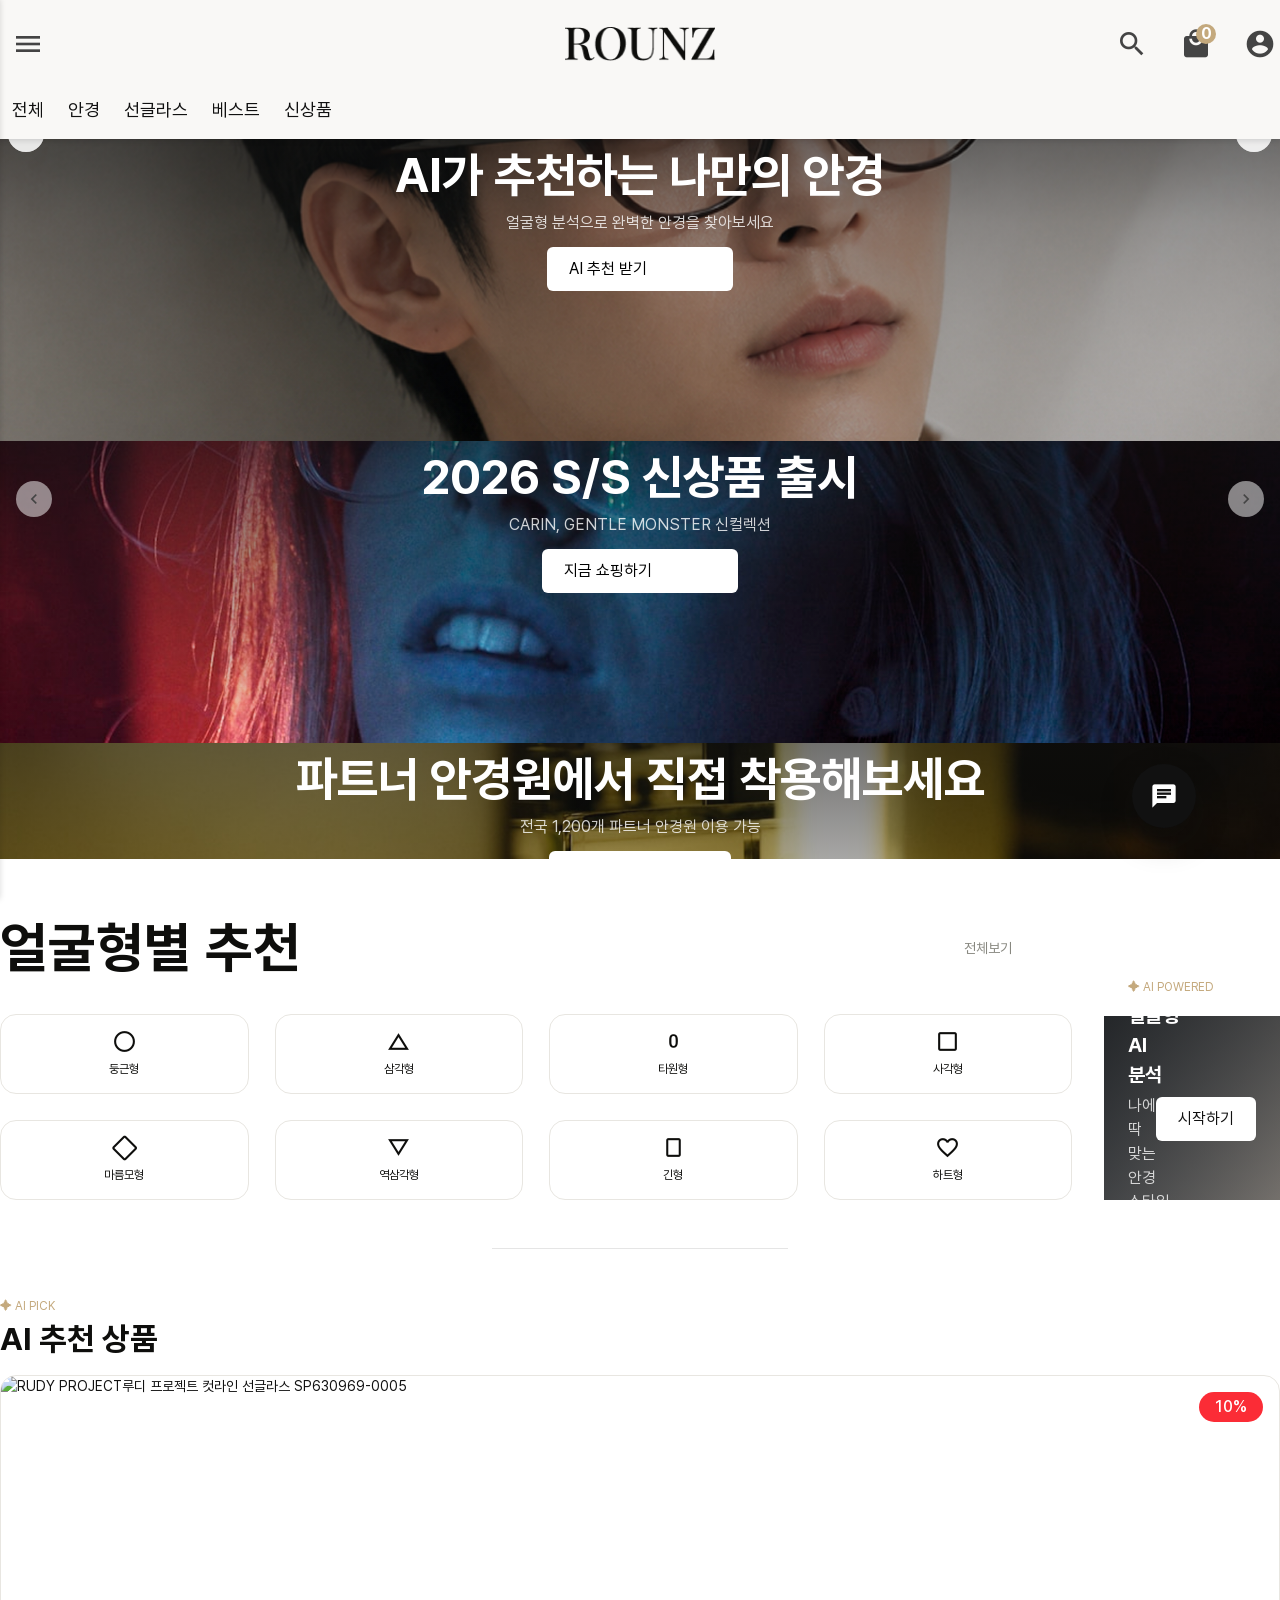
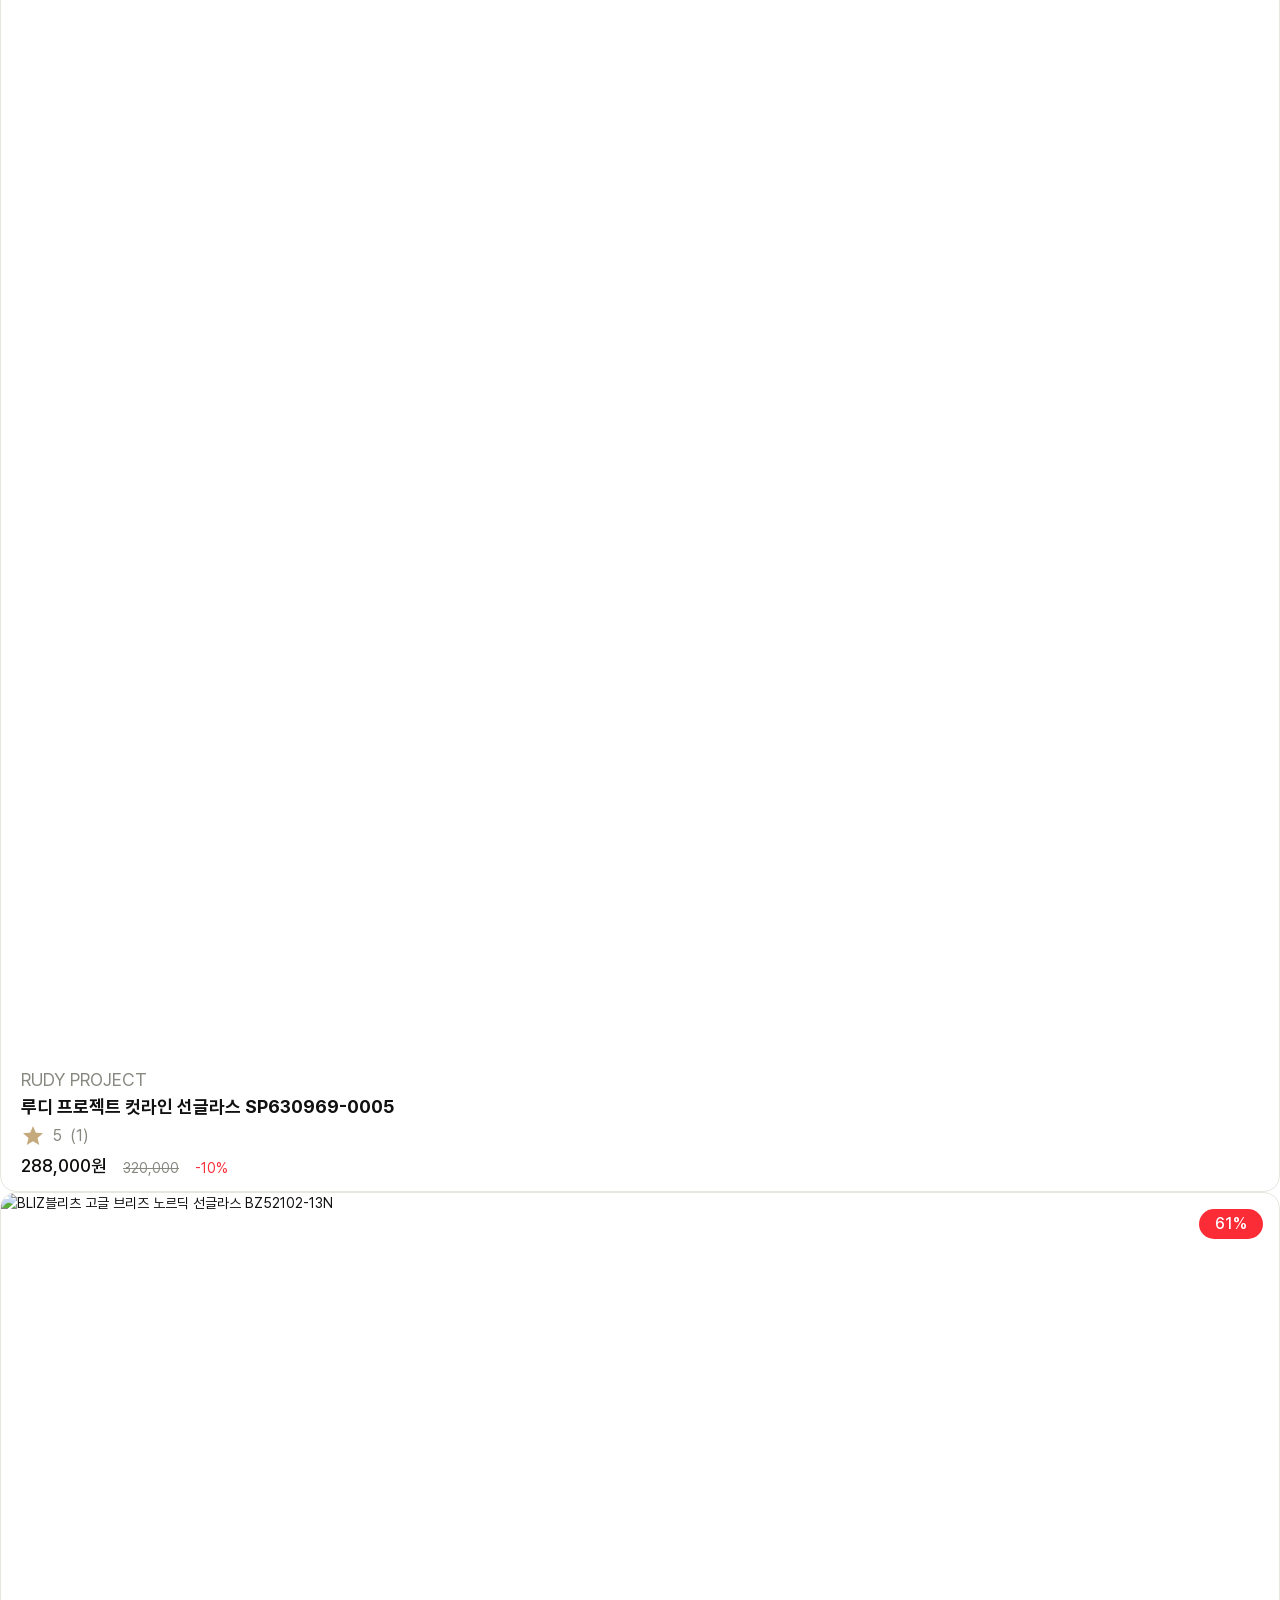
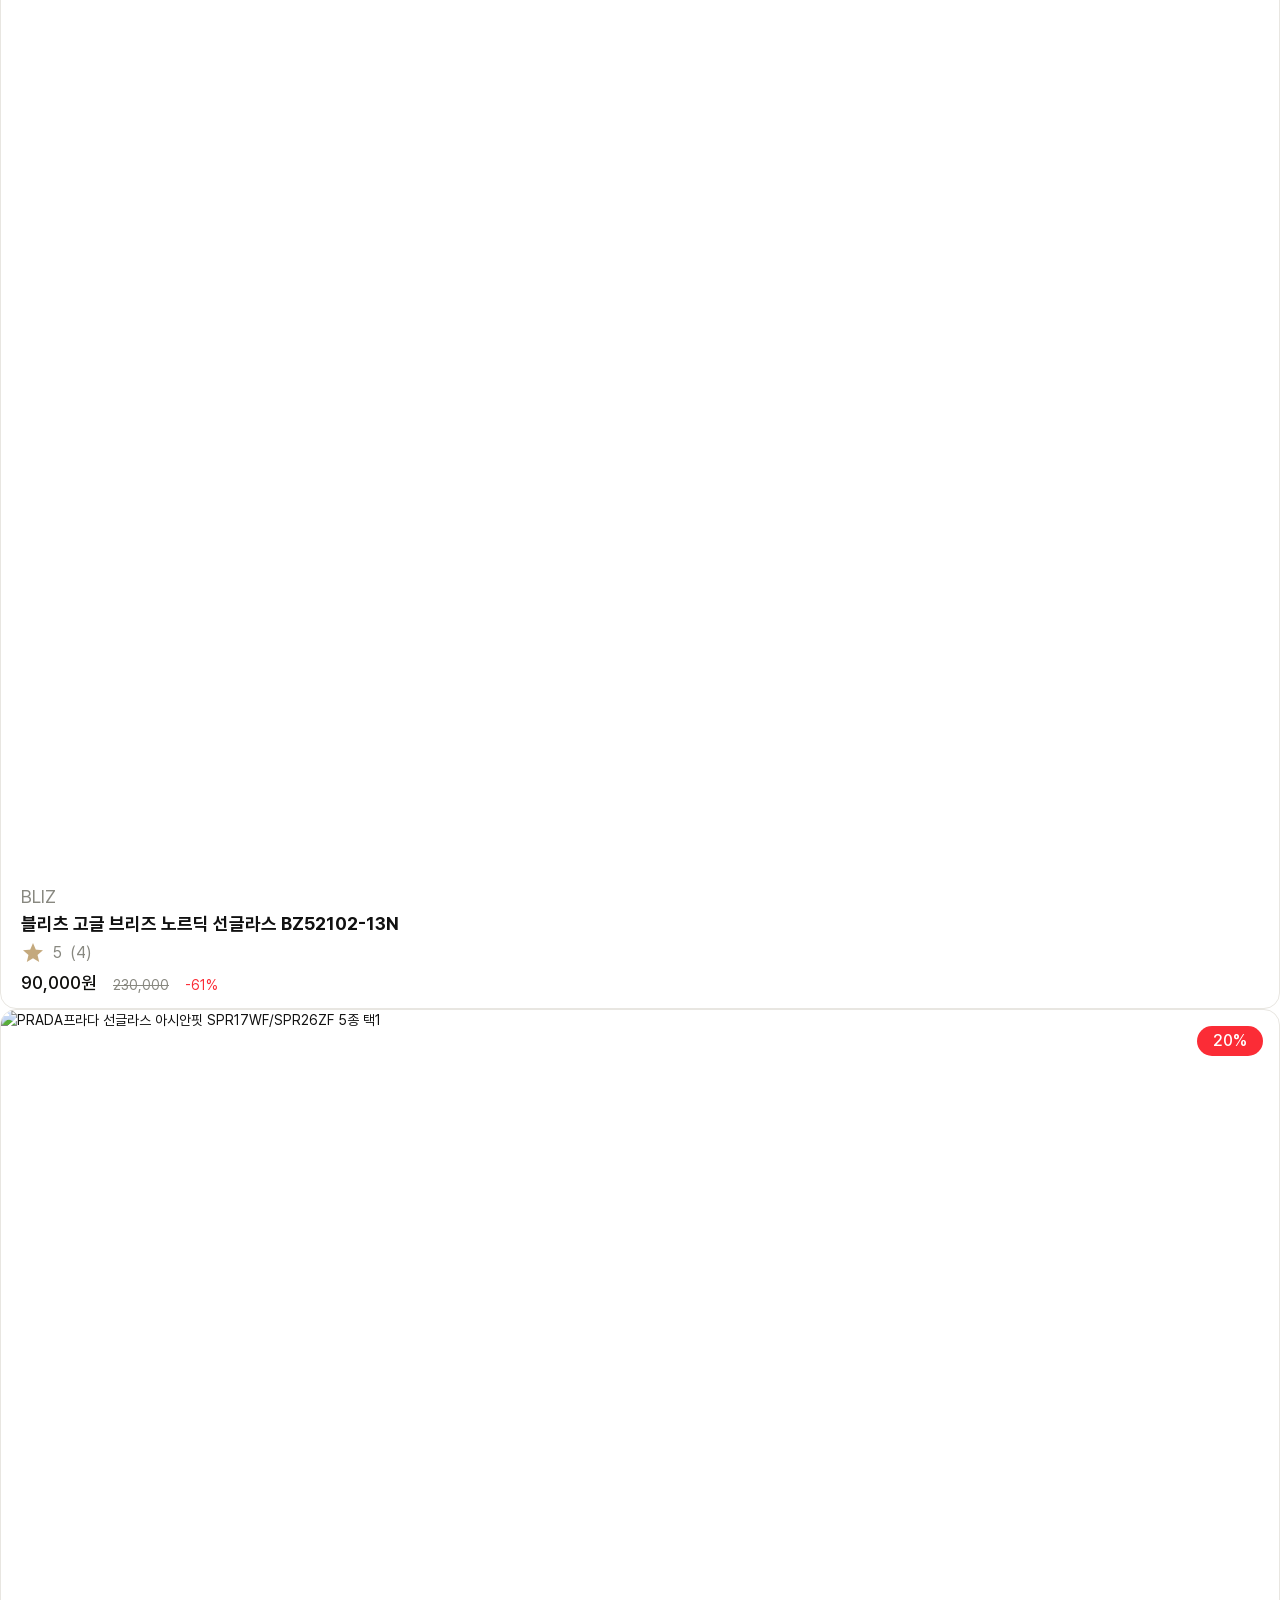
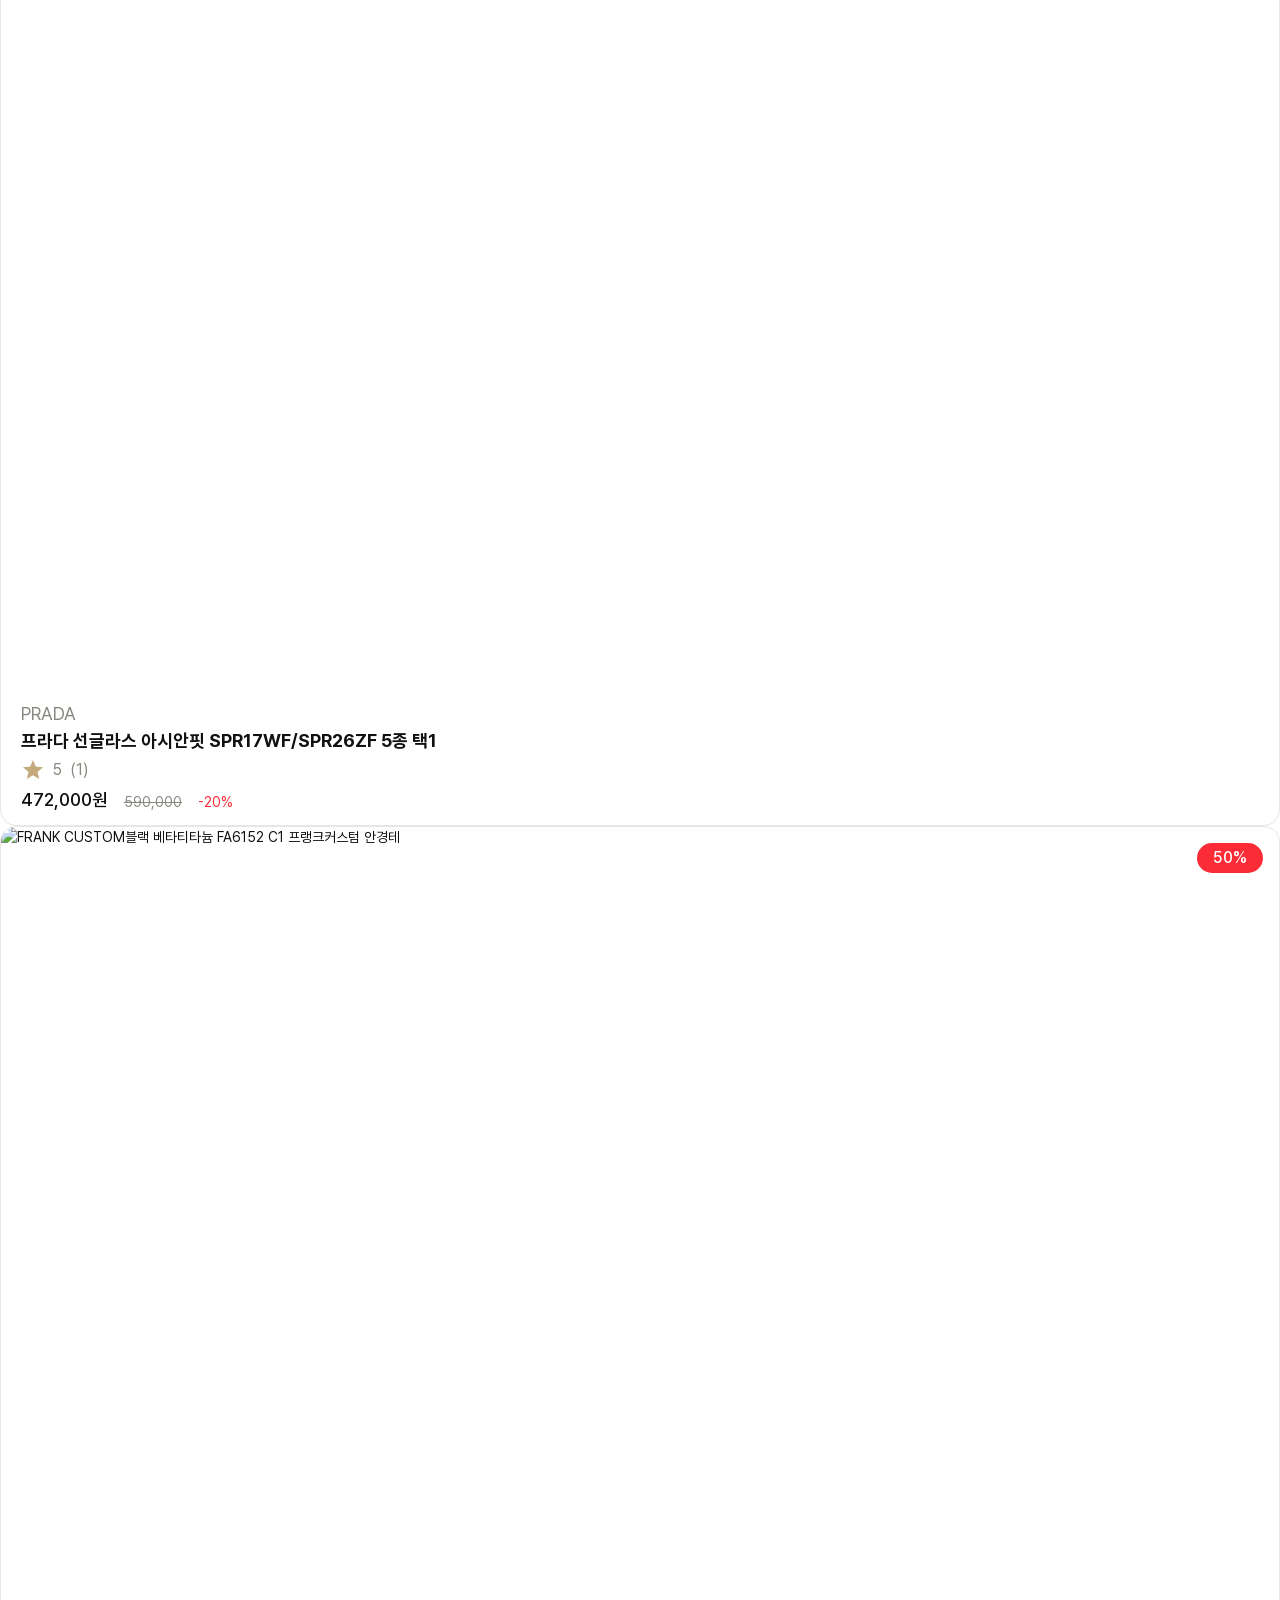
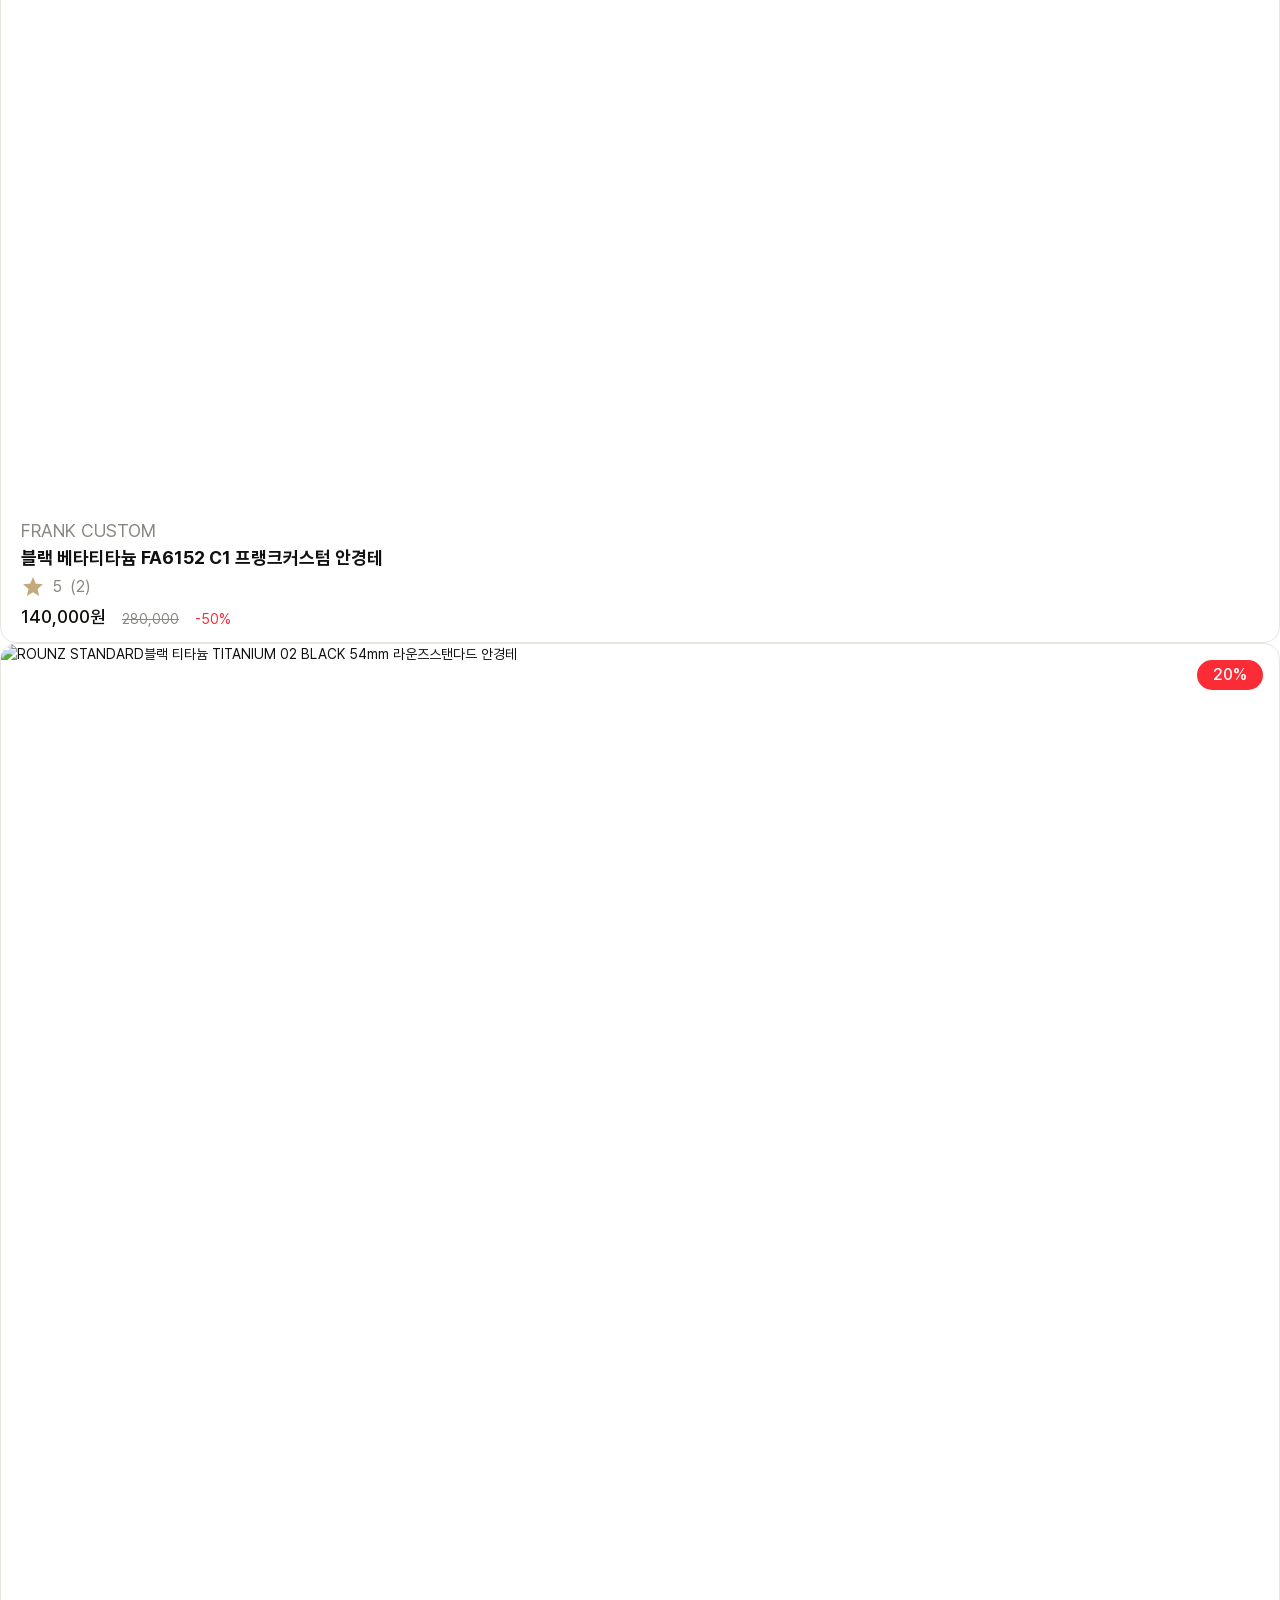
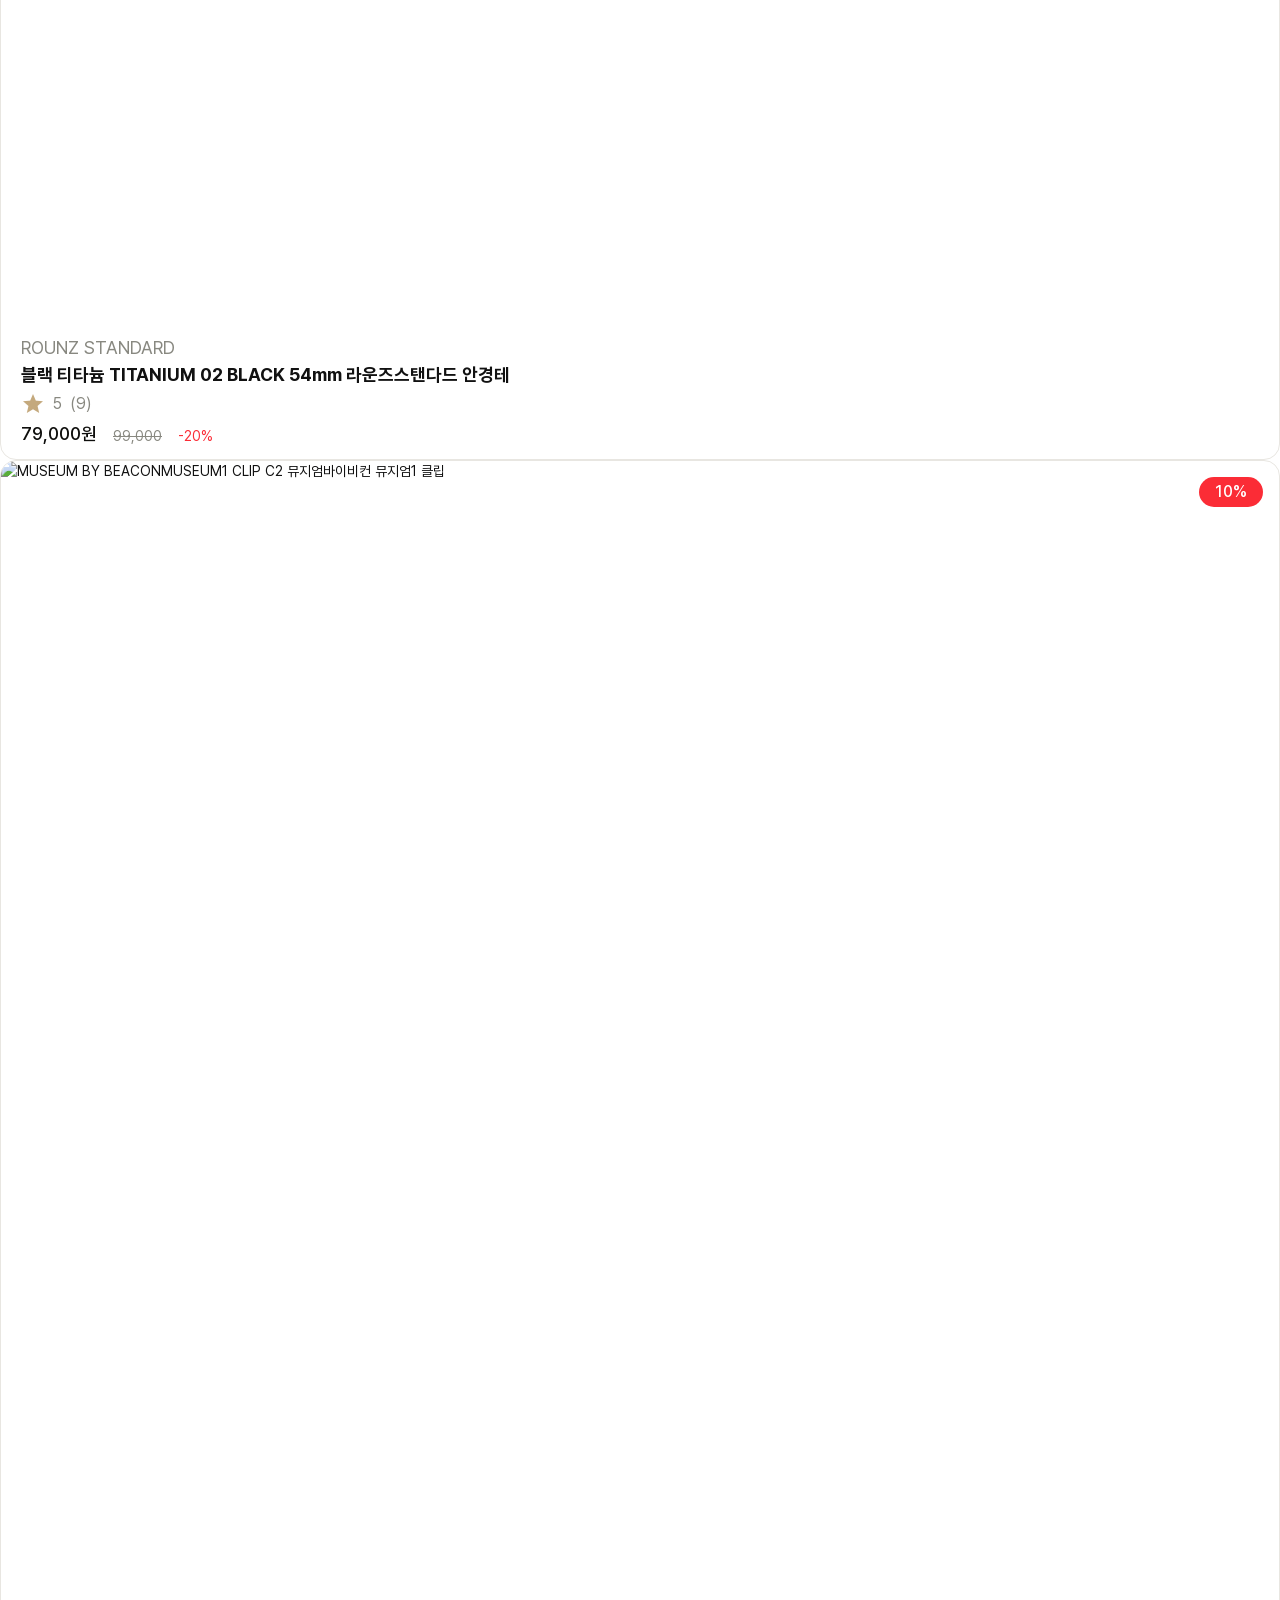
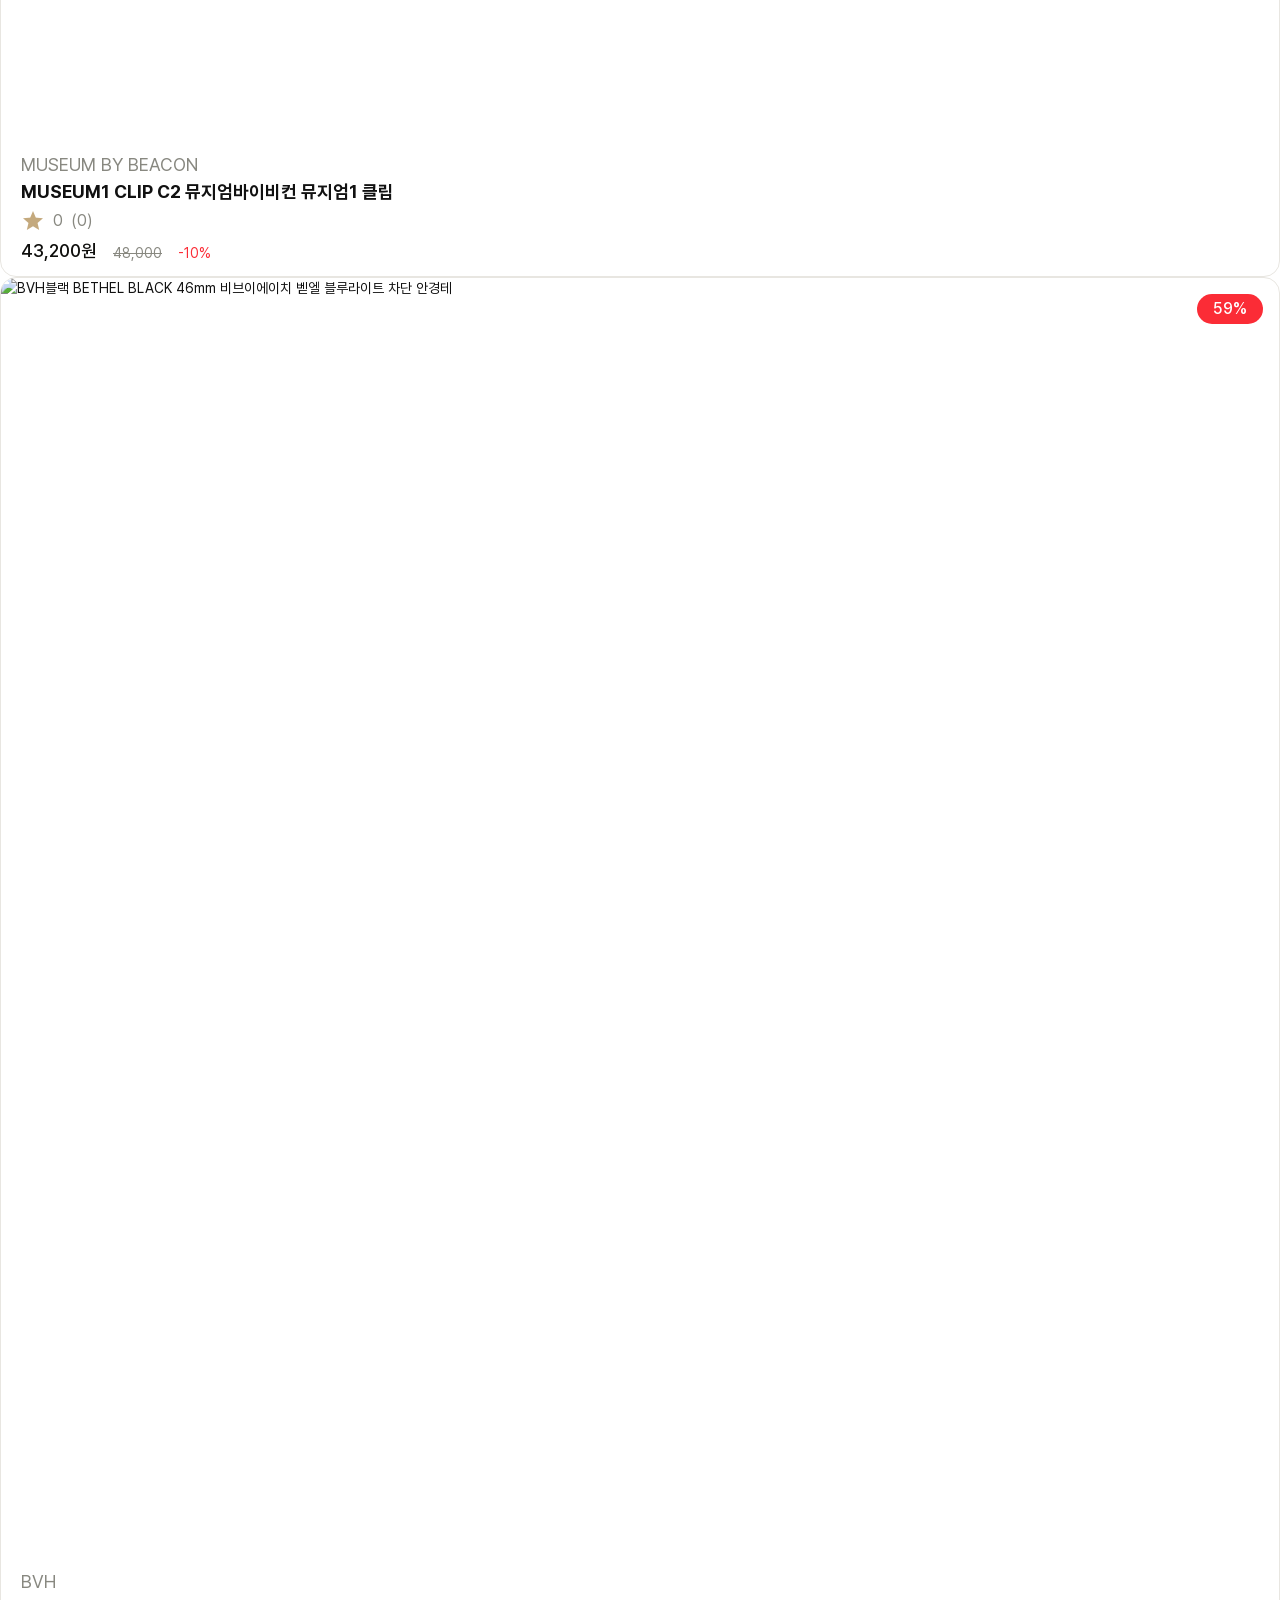
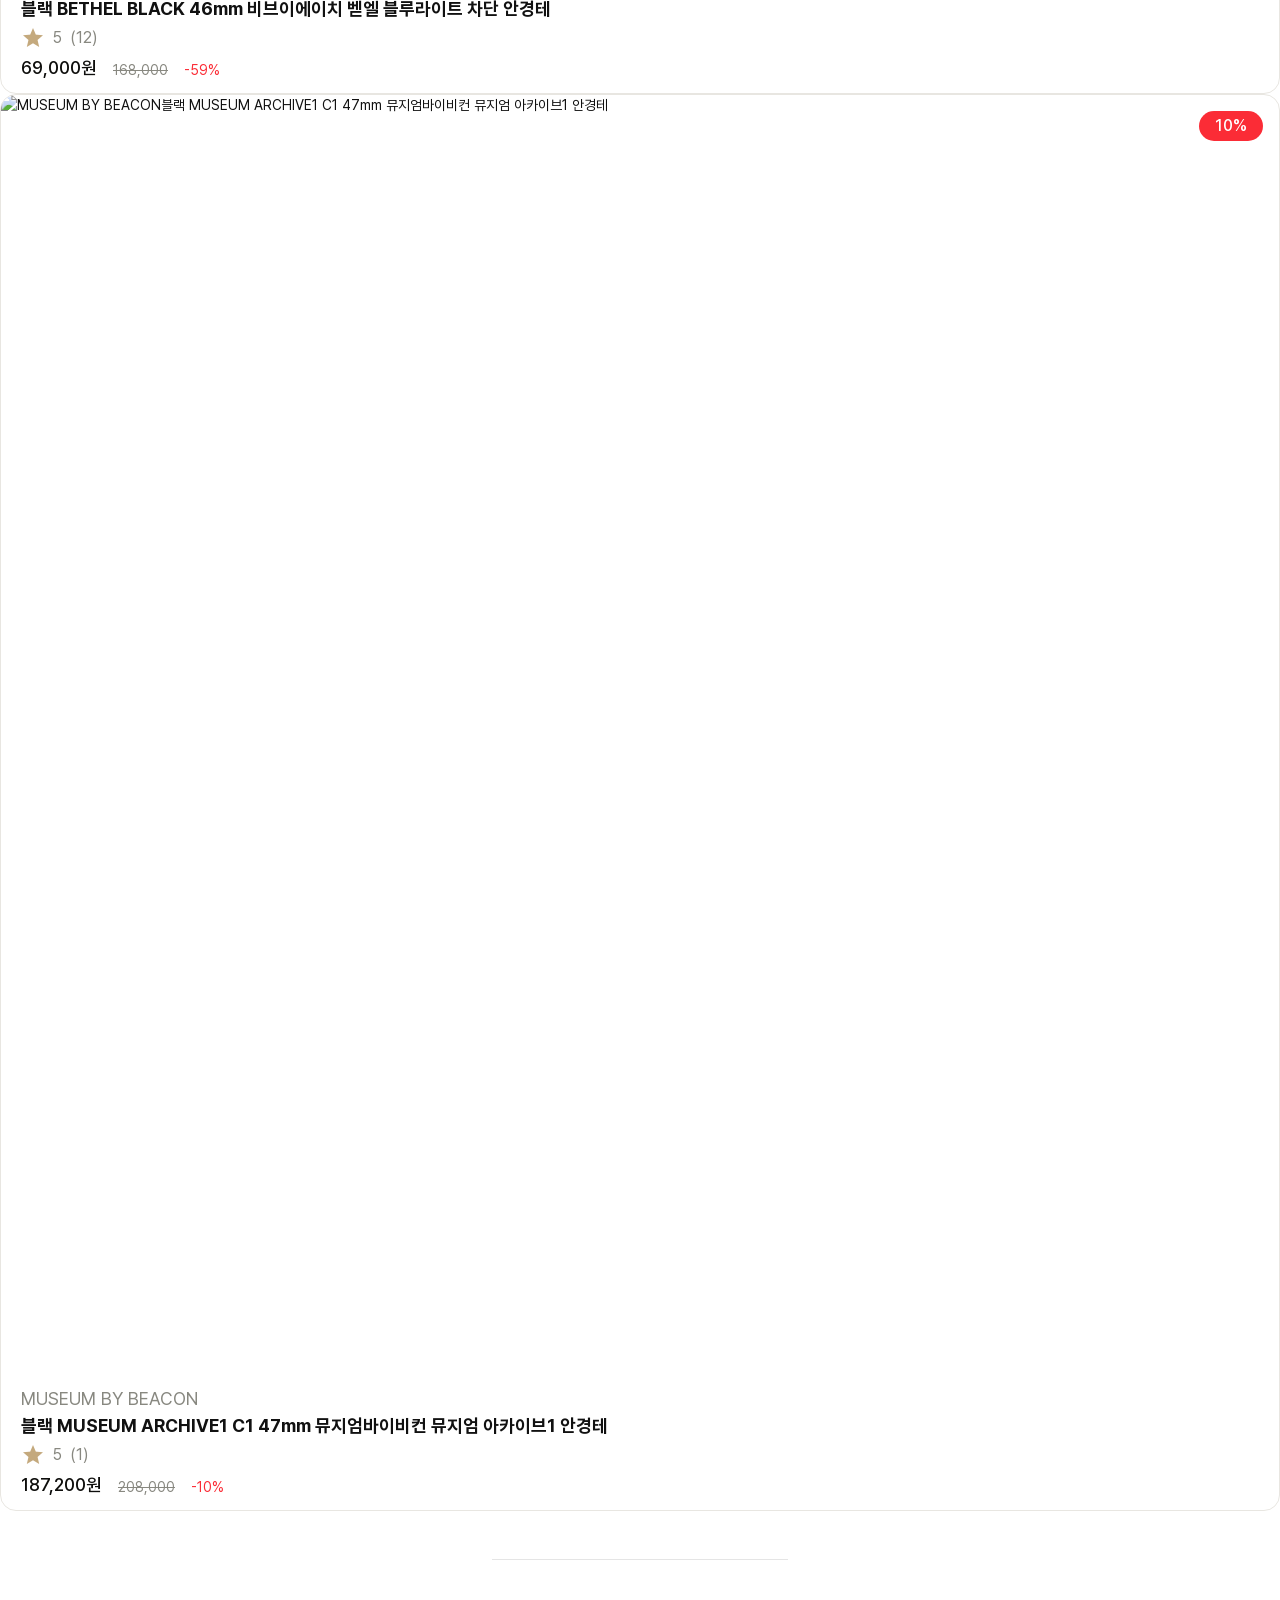
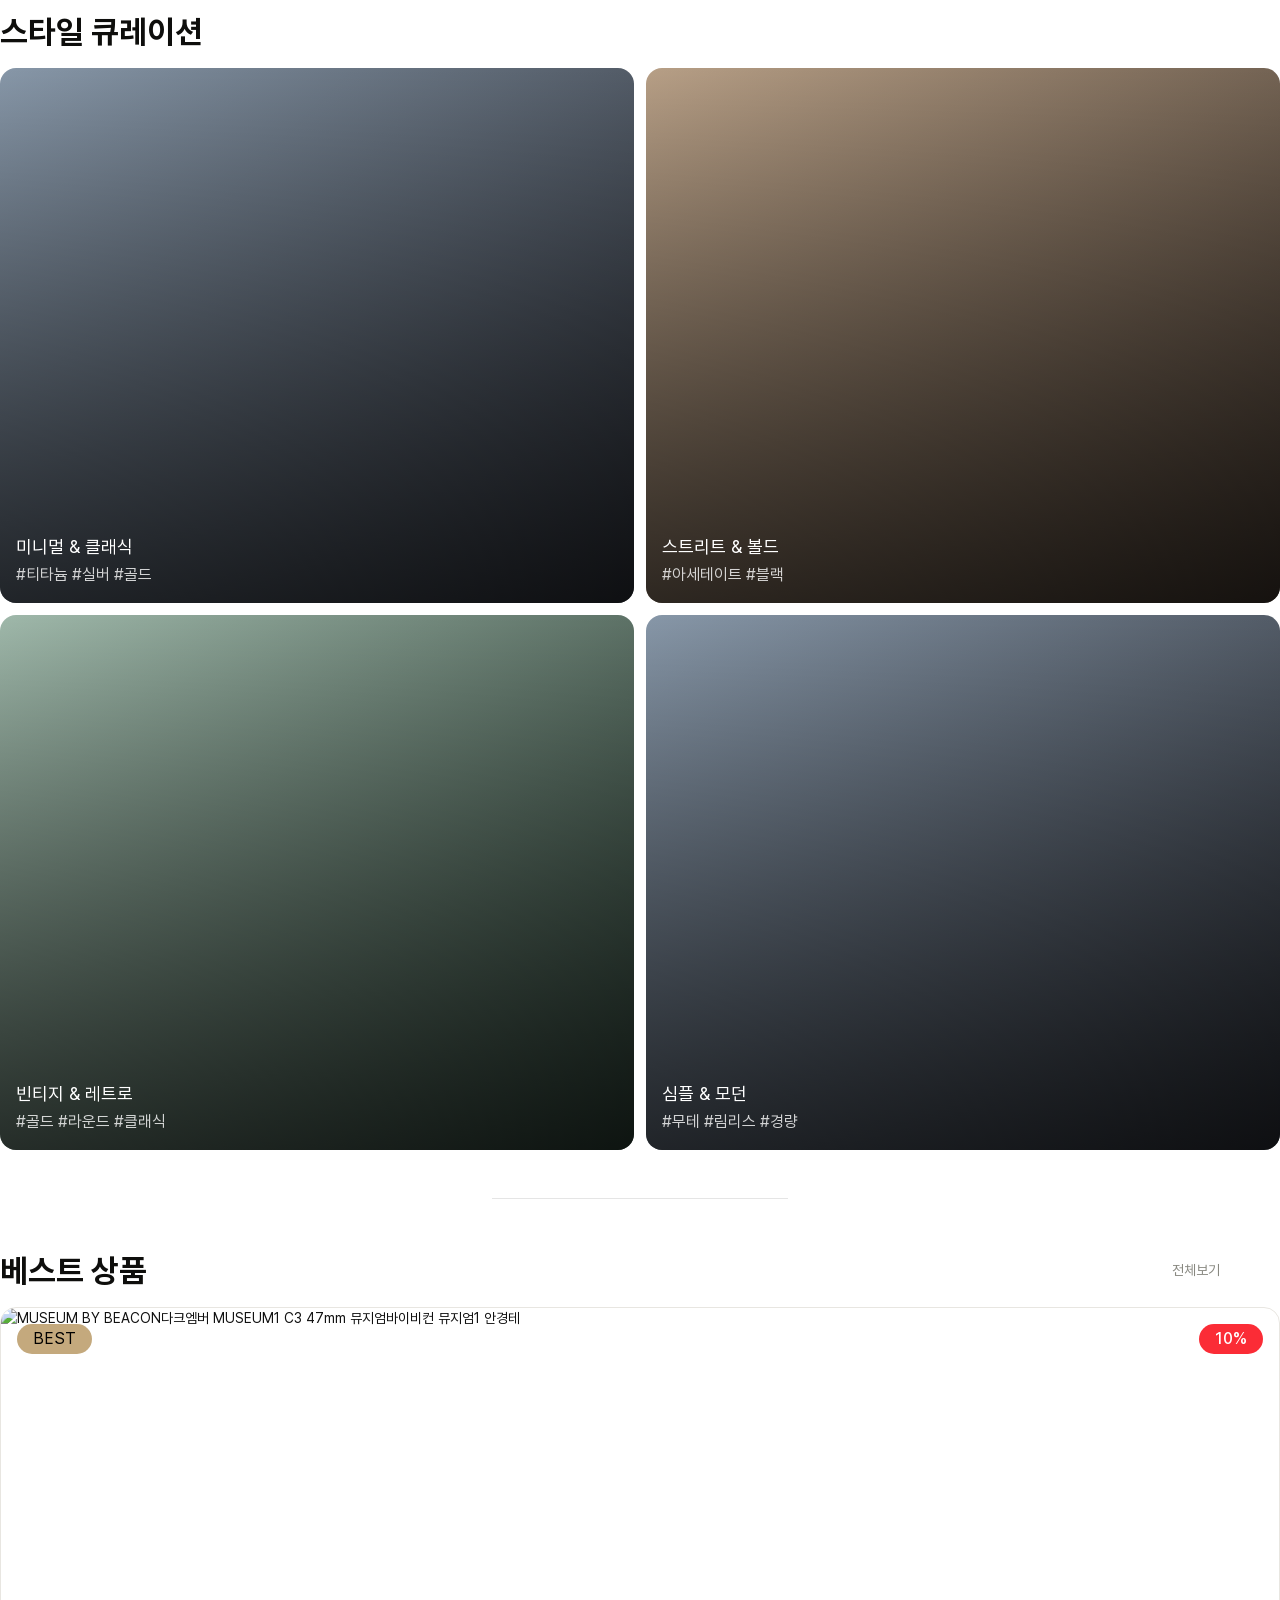
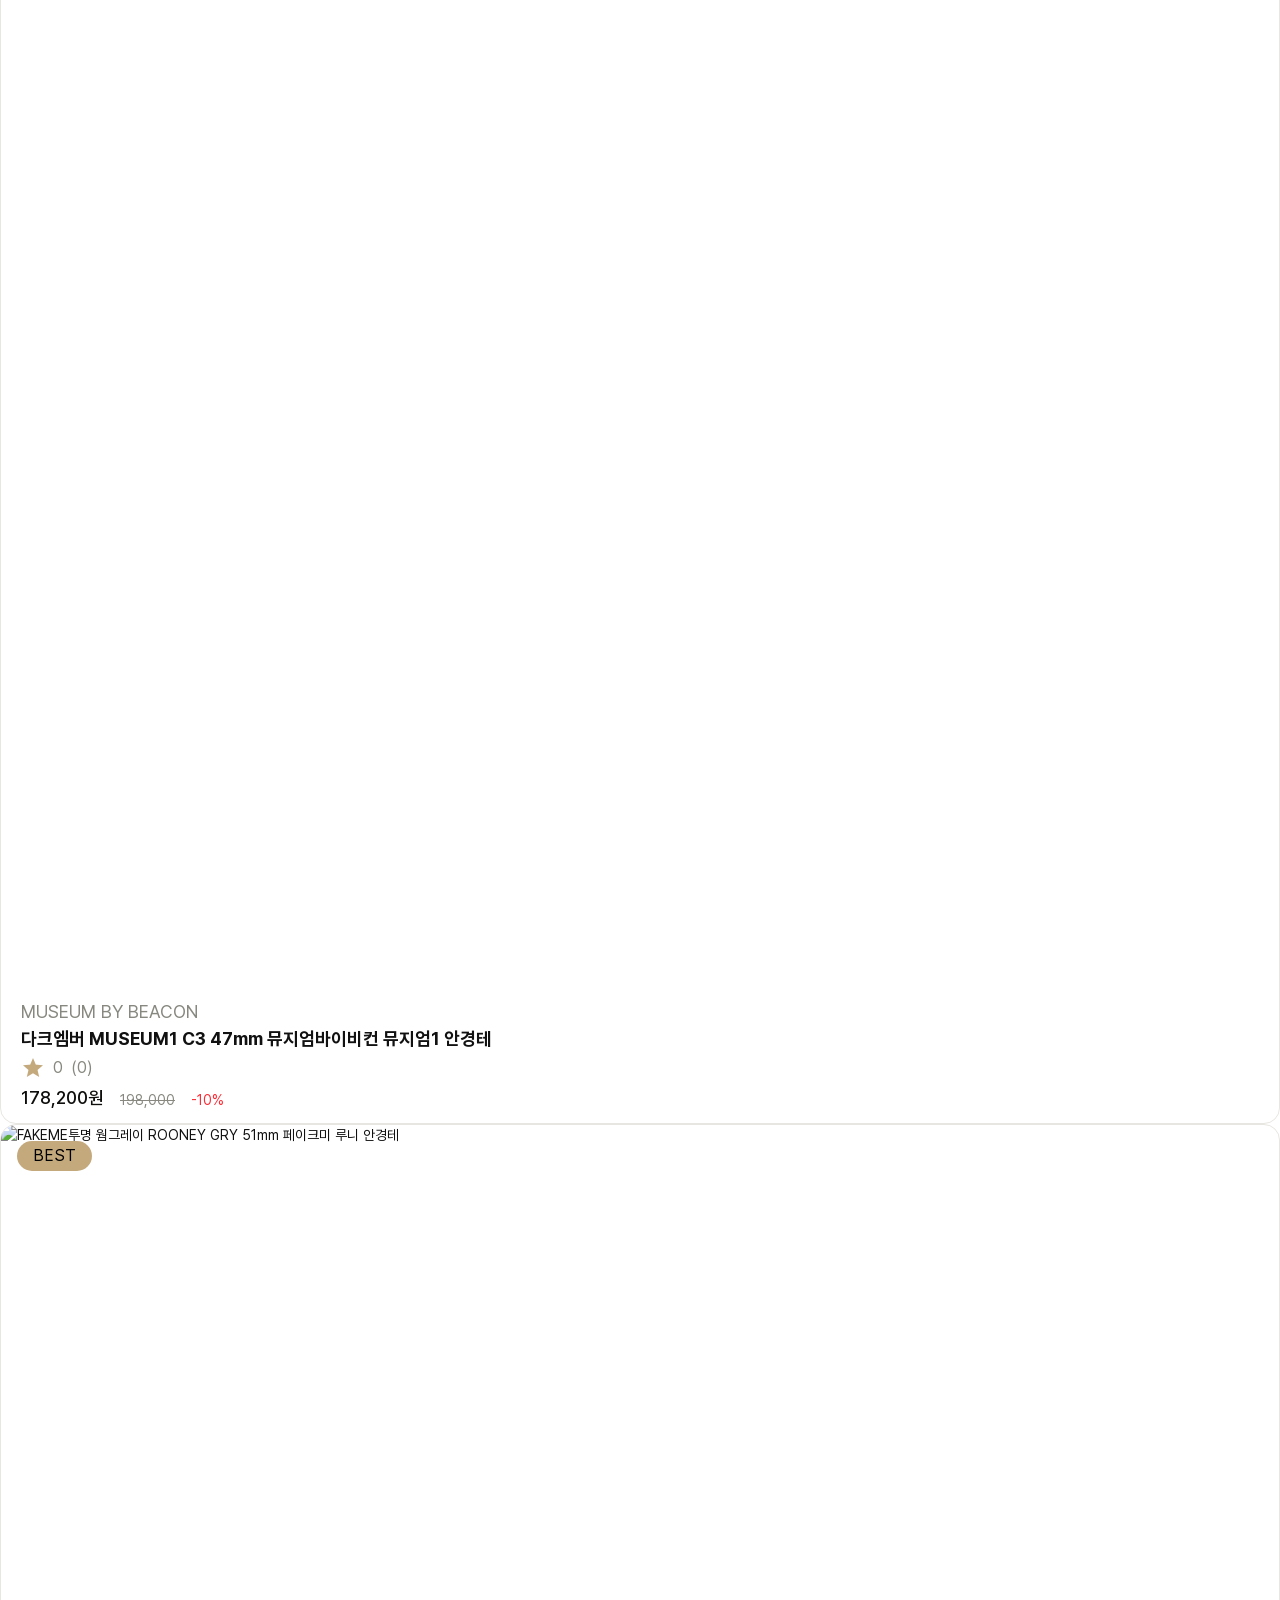
==== index.html @ 21abcda6 "Merge branch 'main' into feat/product-list" ====
<!doctype html>
<html lang="ko">
  <head>
    <meta charset="UTF-8" />
    <meta name="viewport" content="width=device-width, initial-scale=1.0" />
    <link href="https://fonts.googleapis.com/icon?family=Material+Icons" rel="stylesheet" />
    <link rel="stylesheet" href="https://cdn.jsdelivr.net/npm/swiper@12/swiper-bundle.min.css" />
    <link rel="stylesheet" href="css/style.css" />
    <title>ROUNZ | AI 안경 추천</title>
  </head>
  <body class="index-page">
    <a class="skip-link" href="#main">본문 바로가기</a>

    <header class="header"></header>

    <main id="main" class="main">
      <section class="hero-slider swiper" aria-label="히어로 슬라이더" data-component="hero-slider">
        <div class="swiper-wrapper">
          <div class="swiper-slide hero-slide hero-slide--ai">
            <div class="hero-slide__media" aria-hidden="true"></div>
            <div class="hero-content">
              <h2 class="hero-title-text">
                ai가 추천하는<br class="mobile-break" />
                나만의 안경
              </h2>
              <p class="hero-description">얼굴형 분석으로 완벽한 안경을 찾아보세요</p>
              <a class="btn btn--primary" href="#ai-recommend"
                >ai 추천 받기 <span class="material-icons" aria-hidden="true">east</span></a
              >
            </div>
          </div>
          <div class="swiper-slide hero-slide hero-slide--new">
            <div class="hero-slide__media" aria-hidden="true"></div>
            <div class="hero-content">
              <h2 class="hero-title-text">
                2026 s/s<br class="mobile-break" />
                신상품 출시
              </h2>
              <p class="hero-description">carin, gentle monster 신컬렉션</p>
              <a class="btn btn--primary" href="product-list.html?sort=new"
                >지금 쇼핑하기 <span class="material-icons" aria-hidden="true">east</span></a
              >
            </div>
          </div>
          <div class="swiper-slide hero-slide hero-slide--store">
            <div class="hero-slide__media" aria-hidden="true"></div>
            <div class="hero-content">
              <h2 class="hero-title-text">
                파트너 안경원에서<br class="mobile-break" />
                직접 착용해보세요
              </h2>
              <p class="hero-description">전국 1,200개 파트너 안경원 이용 가능</p>
              <a class="btn btn--primary" href="#partner-store"
                >안경원 찾기 <span class="material-icons" aria-hidden="true">east</span></a
              >
            </div>
          </div>
        </div>
        <button type="button" class="hero-prev-btn" aria-label="이전 슬라이드">
          <span class="material-icons" aria-hidden="true">chevron_left</span>
        </button>
        <button type="button" class="hero-next-btn" aria-label="다음 슬라이드">
          <span class="material-icons" aria-hidden="true">chevron_right</span>
        </button>
        <div class="swiper-pagination hero-pagination"></div>
      </section>

      <section class="face-ai-section section-block" aria-labelledby="ai-analyze-title">
        <div class="inner face-ai-section__inner face-ai-inner">
          <article class="ai-analyze-card" aria-labelledby="ai-analyze-title">
            <p class="section-kicker">✦ ai powered</p>
            <h2 id="ai-analyze-title" class="ai-analyze-title">얼굴형 AI 분석</h2>
            <p class="ai-analyze-description">나에게 딱 맞는 안경 스타일 추천</p>
            <a class="btn btn--dark" href="#search-modal">시작하기</a>
          </article>

          <div class="face-recommend" aria-labelledby="face-title">
            <div class="section-heading section-heading--inline">
              <h2 id="face-title" class="face-recommend-title">얼굴형별 추천</h2>
              <a class="text-link" href="product-list.html?filter=face"
                >전체보기 <span class="material-icons" aria-hidden="true">east</span></a
              >
            </div>
            <ul class="face-type-list" aria-label="얼굴형 목록">
              <li>
                <a class="face-type-card" href="product-list.html?face=round"
                  ><span class="material-icons face-type-icon" aria-hidden="true"
                    >radio_button_unchecked</span
                  >둥근형</a
                >
              </li>
              <li>
                <a class="face-type-card" href="product-list.html?face=triangle"
                  ><span class="material-icons face-type-icon" aria-hidden="true"
                    >change_history</span
                  >삼각형</a
                >
              </li>
              <li>
                <a class="face-type-card" href="product-list.html?face=square"
                  ><span class="material-icons face-type-icon" aria-hidden="true"
                    >exposure_zero</span
                  >타원형</a
                >
              </li>
              <li>
                <a class="face-type-card" href="product-list.html?face=oval"
                  ><span class="material-icons face-type-icon" aria-hidden="true"
                    >check_box_outline_blank</span
                  >사각형</a
                >
              </li>
              <li class="face-type-item--tablet">
                <a class="face-type-card" href="product-list.html?face=diamond"
                  ><span
                    class="material-icons face-type-icon face-type-icon--rotate-45"
                    aria-hidden="true"
                    >check_box_outline_blank</span
                  >마름모형</a
                >
              </li>
              <li class="face-type-item--tablet">
                <a class="face-type-card" href="product-list.html?face=inverted-triangle"
                  ><span
                    class="material-icons face-type-icon face-type-icon--flip"
                    aria-hidden="true"
                    >change_history</span
                  >역삼각형</a
                >
              </li>
              <li class="face-type-item--tablet">
                <a class="face-type-card" href="product-list.html?face=oblong"
                  ><span class="material-icons face-type-icon" aria-hidden="true"
                    >crop_portrait</span
                  >긴형</a
                >
              </li>
              <li class="face-type-item--tablet">
                <a class="face-type-card" href="product-list.html?face=heart"
                  ><span class="material-icons face-type-icon" aria-hidden="true"
                    >favorite_border</span
                  >하트형</a
                >
              </li>
            </ul>
          </div>
        </div>
      </section>

      <section
        class="product-section section-block"
        id="ai-recommend"
        aria-labelledby="ai-recommend-title"
      >
        <div class="inner">
          <div class="section-heading">
            <p class="section-kicker">✦ AI PICK</p>
            <h2 id="ai-recommend-title">AI 추천 상품</h2>
          </div>
          <div class="swiper ai-product-swiper">
            <div class="swiper-wrapper" data-render="recommended-products"></div>
            <button type="button" class="ai-prev-btn" aria-label="이전 AI 추천 상품">
              <span class="material-icons" aria-hidden="true">chevron_left</span>
            </button>
            <button type="button" class="ai-next-btn" aria-label="다음 AI 추천 상품">
              <span class="material-icons" aria-hidden="true">chevron_right</span>
            </button>
          </div>
        </div>
      </section>

      <section class="curation-section section-block" aria-labelledby="curation-title">
        <div class="inner">
          <div class="section-heading">
            <h2 id="curation-title">스타일 큐레이션</h2>
          </div>
          <div class="curation-grid">
            <a class="curation-card" href="product-list.html?style=minimal">
              <strong class="curation-title">미니멀 &amp; 클래식</strong>
              <p class="curation-tags">#티타늄 #실버 #골드</p>
            </a>
            <a class="curation-card" href="product-list.html?style=bold">
              <strong class="curation-title">스트리트 &amp; 볼드</strong>
              <p class="curation-tags">#아세테이트 #블랙</p>
            </a>
            <a class="curation-card" href="product-list.html?style=vintage">
              <strong class="curation-title">빈티지 &amp; 레트로</strong>
              <p class="curation-tags">#골드 #라운드 #클래식</p>
            </a>
            <a class="curation-card" href="product-list.html?style=modern">
              <strong class="curation-title">심플 &amp; 모던</strong>
              <p class="curation-tags">#무테 #림리스 #경량</p>
            </a>
          </div>
        </div>
      </section>

      <section class="product-section section-block" aria-labelledby="best-title">
        <div class="inner">
          <div class="section-heading section-heading--inline">
            <h2 id="best-title">베스트 상품</h2>
            <a class="text-link" href="product-list.html?sort=best"
              >전체보기 <span class="material-icons" aria-hidden="true">east</span></a
            >
          </div>
          <div class="swiper best-product-swiper">
            <div class="swiper-wrapper" data-render="best-products"></div>
            <button type="button" class="best-prev-btn" aria-label="이전 베스트 상품">
              <span class="material-icons" aria-hidden="true">chevron_left</span>
            </button>
            <button type="button" class="best-next-btn" aria-label="다음 베스트 상품">
              <span class="material-icons" aria-hidden="true">chevron_right</span>
            </button>
          </div>
        </div>
      </section>

      <section class="product-section section-block" aria-labelledby="new-title">
        <div class="inner">
          <div class="section-heading section-heading--inline">
            <h2 id="new-title">신상품</h2>
            <a class="text-link" href="product-list.html?sort=new"
              >전체보기 <span class="material-icons" aria-hidden="true">east</span></a
            >
          </div>
          <div class="swiper new-product-swiper">
            <div class="swiper-wrapper" data-render="new-products"></div>
            <button type="button" class="new-prev-btn" aria-label="이전 신상품">
              <span class="material-icons" aria-hidden="true">chevron_left</span>
            </button>
            <button type="button" class="new-next-btn" aria-label="다음 신상품">
              <span class="material-icons" aria-hidden="true">chevron_right</span>
            </button>
          </div>
        </div>
      </section>

      <section class="brand-section section-block" aria-labelledby="brand-title">
        <div class="inner">
          <div class="section-heading">
            <h2 id="brand-title">인기 브랜드</h2>
          </div>
          <div class="brand-grid">
            <a class="brand-link" href="product-list.html?brand=carin">CARIN</a>
            <a class="brand-link" href="product-list.html?brand=gentle-monster">GENTLE MONSTER</a>
            <a class="brand-link" href="product-list.html?brand=lindberg">LINDBERG</a>
            <a class="brand-link" href="product-list.html?brand=ray-ban">RAY-BAN</a>
            <a class="brand-link" href="product-list.html?brand=mykita">MYKITA</a>
            <a class="brand-link" href="product-list.html?brand=moscot">MOSCOT</a>
          </div>
        </div>
      </section>

      <section class="video-section section-block" aria-labelledby="video-title">
        <div class="inner">
          <h2 id="video-title" class="sr-only">ROUNZ 브랜드 영상</h2>
          <div class="video-placeholder" role="img" aria-label="ROUNZ 브랜드 영상 영역">
            <span class="video-play-icon" aria-hidden="true"></span>
          </div>
        </div>
      </section>

      <section class="cta-section section-block" aria-labelledby="app-download-title">
        <div class="inner cta-section__inner cta-inner">
          <article class="app-cta">
            <p class="section-kicker">✦ AI VIRTUAL FIT</p>
            <h2 id="app-download-title" class="app-cta-title">앱에서 가상으로 착용해보세요</h2>
            <p class="app-cta-description">
              스마트폰 카메라로 얼굴을 스캔하면 AI가 실시간으로 안경을 얼굴에 합성합니다.
            </p>
            <div class="app-cta__buttons app-cta-buttons">
              <a class="btn btn--outline" href="#" aria-label="App Store에서 ROUNZ 앱 다운로드"
                >App Store</a
              >
              <a class="btn btn--outline" href="#" aria-label="Google Play에서 ROUNZ 앱 다운로드"
                >Google Play</a
              >
            </div>
          </article>

          <article class="partner-cta" id="partner-store" aria-labelledby="partner-title">
            <p class="section-kicker">PARTNER STORE</p>
            <h2 id="partner-title" class="partner-cta-title">
              가까운 안경원에서 직접 착용해보세요
            </h2>
            <p class="partner-cta-description">
              온라인에서 고른 안경을 가까운 파트너 안경원에서 직접 착용하고 피팅 받아보세요.
            </p>
            <a class="btn btn--dark" href="product-list.html?service=store">내 주변 안경원 찾기</a>
          </article>
        </div>
      </section>

      <section class="notice-section section-block" aria-labelledby="notice-title">
        <div class="inner">
          <h2 id="notice-title" class="sr-only">공지사항 및 이벤트</h2>
          <div class="tab-menu" role="tablist" aria-label="소식 탭">
            <button type="button" role="tab" aria-selected="true" aria-controls="notice-panel">
              공지사항
            </button>
            <button type="button" role="tab" aria-selected="false" aria-controls="event-panel">
              이벤트
            </button>
          </div>
          <div class="notice-list" id="notice-panel" role="tabpanel" data-render="notice"></div>
          <div
            class="event-list"
            id="event-panel"
            role="tabpanel"
            data-render="events"
            hidden
          ></div>
        </div>
      </section>
    </main>

    <footer class="footer"></footer>

    <nav class="bottom-nav" aria-label="하단 네비게이션" data-component="bottom-nav">
      <a href="index.html" aria-current="page">
        <span class="material-icons" aria-hidden="true">home</span>
        홈
      </a>
      <a href="product-list.html">
        <span class="material-icons" aria-hidden="true">grid_on</span>
        상품
      </a>
      <a href="#search-modal" data-action="open-search">
        <span class="material-icons" aria-hidden="true">search</span>
        검색
      </a>
      <a href="cart.html">
        <span class="material-icons" aria-hidden="true">local_mall</span>
        <span class="cart-badge" aria-label="장바구니에 추가된 상품 수" data-render="cart-count"
          >2</span
        >
        장바구니
      </a>
      <a href="login.html">
        <span class="material-icons" aria-hidden="true">perm_identity</span>
        내정보
      </a>
    </nav>

    <!-- 햄버거(모듈) -->
    <aside
      class="hamburger-menu"
      id="hamburger-menu"
      aria-label="전체 메뉴"
      data-component="hamburger-menu"
      hidden
    ></aside>

    <!-- 고정버튼 -->
    <button
      class="fixed-chat-button"
      aria-label="AI 상담 시작"
      type="button"
      data-action="open-inquiry"
    >
      <span class="material-icons">chat</span>
    </button>

    <!-- 문의 폼 (모듈)-->
    <dialog class="inquiry-dialog" id="inquiry-dialog" aria-labelledby="inquiry-title"></dialog>

    <dialog class="modal search-modal" id="search-modal" aria-label="검색">
      <form class="search-modal__form" role="search" aria-label="상품 검색">
        <div class="inner">
          <div class="search-modal__form-row">
            <span class="material-icons search-modal__form__icon" aria-hidden="true">search</span>
            <input
              class="search-modal__form__input"
              type="search"
              name="keyword"
              placeholder="브랜드, 상품명 검색..."
              autocomplete="off"
              aria-label="검색어 입력"
            />
            <button
              type="button"
              class="icon-button search-modal__form__close"
              aria-label="검색 닫기"
              data-action="close-search"
            >
              <span class="material-icons" aria-hidden="true">close</span>
            </button>
          </div>
        </div>
      </form>

      <section class="popular-keywords" aria-labelledby="popular-keywords-title">
        <div class="inner">
          <h2 id="popular-keywords-title" class="popular-keywords__title">인기 검색어</h2>
          <ul class="popular-keywords__list" aria-label="인기 검색어 목록">
            <li>
              <button type="button" class="keyword-pill" data-keyword="CARIN">CARIN</button>
            </li>
            <li>
              <button type="button" class="keyword-pill" data-keyword="GENTLE MONSTER">
                GENTLE MONSTER
              </button>
            </li>
            <li>
              <button type="button" class="keyword-pill" data-keyword="라운드">라운드</button>
            </li>
            <li>
              <button type="button" class="keyword-pill" data-keyword="티타늄">티타늄</button>
            </li>
            <li>
              <button type="button" class="keyword-pill" data-keyword="웰링턴">웰링턴</button>
            </li>
            <li>
              <button type="button" class="keyword-pill" data-keyword="가벼운 안경">
                가벼운 안경
              </button>
            </li>
            <li>
              <button type="button" class="keyword-pill" data-keyword="얼굴형 추천">
                얼굴형 추천
              </button>
            </li>
          </ul>
        </div>
      </section>
    </dialog>

    <div class="toast" role="status" aria-live="polite" data-component="toast"></div>
    <script src="https://cdn.jsdelivr.net/npm/swiper@12/swiper-bundle.min.js"></script>
    <script type="module" src="js/pages/index.js"></script>
  </body>
</html>
---- css/style.css ----
@charset "UTF-8";
*,
*::before,
*::after {
  box-sizing: border-box;
}

html {
  min-width: 320px;
  scroll-behavior: smooth;
}

body {
  margin: 0;
}

img,
picture,
svg {
  display: block;
  max-width: 100%;
}

a {
  color: inherit;
  text-decoration: none;
}

button,
input {
  font: inherit;
}

button {
  border: 0;
  cursor: pointer;
}

ul,
ol {
  margin: 0;
  padding: 0;
  list-style: none;
}

h1,
h2,
h3,
p {
  margin: 0;
}

@font-face {
  font-family: "Pretendard";
  src: url("../assets/fonts/Pretendard-Light.woff2") format("woff2");
  font-weight: 300;
  font-style: normal;
}
@font-face {
  font-family: "Pretendard";
  src: url("../assets/fonts/Pretendard-Regular.woff2") format("woff2");
  font-weight: 400;
  font-style: normal;
}
@font-face {
  font-family: "Pretendard";
  src: url("../assets/fonts/Pretendard-Medium.woff2") format("woff2");
  font-weight: 500;
  font-style: normal;
}
@font-face {
  font-family: "Pretendard";
  src: url("../assets/fonts/Pretendard-Bold.woff2") format("woff2");
  font-weight: 700;
  font-style: normal;
}
/* Color styles */
/* Font styles */
/* Text-size styles */
/* Effect styles */
/* PRETENDARD */
.skip-link {
  position: fixed;
  top: 12px;
  left: 12px;
  z-index: 1000;
  padding: 10px 14px;
  border-radius: 6px;
  color: #ffffff;
  background: #111111;
  transform: translateY(-160%);
}
.skip-link:focus {
  transform: translateY(0);
}

.sr-only {
  position: absolute;
  width: 1px;
  height: 1px;
  padding: 0;
  overflow: hidden;
  clip: rect(0, 0, 0, 0);
  white-space: nowrap;
  border: 0;
}

.main {
  overflow: hidden;
  padding-bottom: 67px;
}

.inner {
  width: 100%;
  max-width: 100%;
  margin-inline: auto;
  padding-inline: 16px;
}

.section-block {
  padding-block: 24px;
}

.section-block + .section-block {
  padding-top: 0;
}

.section-block + .section-block::before {
  content: "";
  display: block;
  width: min(296px, 100vw - 64px);
  height: 1px;
  margin: 0 auto 24px;
  background: #e5e5e5;
}

.section-heading {
  position: relative;
  margin-bottom: 12px;
}
.section-heading h2 {
  font-size: 24px;
  color: rgb(14, 14, 12);
  font-weight: 600;
}

.section-heading--inline {
  display: flex;
  align-items: center;
  justify-content: space-between;
  gap: 16px;
}

.section-kicker {
  color: rgb(196, 169, 125);
  font-size: 12px;
  font-weight: 400;
  letter-spacing: 0;
  text-transform: uppercase;
}

.text-link {
  display: inline-flex;
  align-items: center;
  gap: 4px;
  flex: 0 0 auto;
  color: rgb(136, 136, 128);
  font-size: 12px;
  font-weight: 400;
}
.text-link .material-icons {
  font-size: 14px;
  font-weight: 400;
  color: rgb(136, 136, 128);
  padding: 2px 0;
}
.text-link:hover {
  color: rgb(14, 14, 12);
}
.text-link:hover .material-icons {
  color: rgb(14, 14, 12);
}

@media (min-width: 768px) {
  .inner {
    max-width: 960px;
    padding-inline: 32px;
  }
  .section-block {
    padding-block: 32px;
  }
  .section-block + .section-block::before {
    margin-bottom: 32px;
  }
  .section-heading h2 {
    font-size: 28px;
  }
  .text-link {
    font-size: 14px;
  }
}
@media (min-width: 1280px) {
  .main {
    padding-bottom: 0;
  }
  .inner {
    max-width: 1440px;
    padding-inline: 0;
  }
  .section-block {
    padding-block: 48px;
  }
  .section-block + .section-block::before {
    margin-bottom: 48px;
  }
  .section-heading h2 {
    font-size: 32px;
  }
  .text-link {
    font-size: 14px;
  }
}
body {
  color: #111111;
  font-family: "Pretendard", -apple-system, BlinkMacSystemFont, "Segoe UI", sans-serif;
  line-height: 1.5;
  word-break: keep-all;
  background: #ffffff;
}

.visually-hidden {
  position: absolute;
  width: 1px;
  height: 1px;
  margin: -1px;
  padding: 0;
  overflow: hidden;
  clip-path: inset(50%);
  white-space: nowrap;
  border: 0;
}

.header {
  position: sticky;
  top: 0;
  z-index: 100;
  width: 100%;
  background: rgb(249, 248, 246);
  box-shadow: 0px 1px 6px rgba(0, 0, 0, 0.15);
  display: flex;
  justify-content: center;
  padding: 0 16px;
}
.header .container {
  width: 100%;
  display: flex;
  flex-direction: column;
}
.header .container .header-nav {
  display: none;
}
.header .container .header-top {
  display: flex;
  justify-content: space-between;
  padding: 2px 0;
}
.header .container .header-top > div {
  display: flex;
  flex: 1;
  align-content: center;
}
.header .container .header-top .header-left {
  justify-content: start;
  align-items: center;
}
.header .container .header-top .header-left .header-btn {
  display: flex;
  justify-content: center;
  align-items: center;
  background: transparent;
}
.header .container .header-top .header-left .hamburger-btn-open {
  display: flex;
  justify-content: center;
  align-items: center;
  background: transparent;
  padding: 4px;
}
.header .container .header-top .header-left .material-icons {
  font-size: 24px;
  color: rgb(136, 136, 128);
}
.header .container .header-top .header-center {
  justify-content: center;
  align-content: center;
}
.header .container .header-top .header-center .logo {
  padding: 20px 0;
  width: 100px;
  display: flex;
  justify-content: center;
  align-items: center;
}
.header .container .header-top .header-right {
  display: flex;
  justify-content: end;
  align-items: center;
  padding: 16px 0;
}
.header .container .header-top .header-right .site-header-btns {
  display: flex;
  gap: 4px;
}
.header .container .header-top .header-right .site-header-btns .header-btn {
  position: relative;
  background: transparent;
  display: flex;
  padding: 4px;
}
.header .container .header-top .header-right .site-header-btns .header-btn .material-icons {
  font-size: 24px;
  color: rgb(136, 136, 128);
}
.header .container .header-top .header-right .site-header-btns .cart-badge {
  font-size: 12px;
  font-weight: 700;
  width: 16px;
  height: 16px;
  position: absolute;
  display: block;
  line-height: 16px;
  text-align: center;
  border-radius: 999px;
  top: 0%;
  right: 0%;
  color: #ffffff;
  background: rgb(196, 169, 125);
}

.container.header-B .header-center .logo img,
.container.header-C .header-center .logo img {
  display: none;
}

@media (min-width: 768px) {
  .container.header-B .header-center .logo img,
  .container.header-C .header-center .logo img {
    display: block;
  }
}
@media (min-width: 1280px) {
  .header {
    padding: 0;
  }
  .header .container {
    width: 1440px;
  }
  .header .container .header-top {
    padding: 8px 0 0;
  }
  .header .container .header-top .header-left .hamburger-btn-open {
    padding: 12px 36px 12px 12px;
  }
  .header .container .header-top .header-left .hamburger-btn-open .material-icons {
    font-size: 32px;
    color: rgb(68, 68, 68);
  }
  .header .container .header-top .header-center .logo {
    cursor: pointer;
    width: 150px;
    padding: 12px 0;
  }
  .header .container .header-top .header-right .site-header-btns {
    gap: 24px;
  }
  .header .container .header-top .header-right .site-header-btns .header-btn .material-icons {
    font-size: 32px;
    color: rgb(68, 68, 68);
  }
  .header .container .header-top .header-right .site-header-btns .cart-badge {
    font-size: 16px;
    width: 20px;
    height: 20px;
    line-height: 20px;
    top: 0%;
    right: 0%;
  }
  .header .container .header-nav {
    display: flex;
    align-items: center;
  }
  .header .container .header-nav a {
    padding: 16px 12px;
    font-size: 18px;
  }
  .header .container .header-nav a.active {
    font-size: 20px;
    font-weight: 700;
    border-bottom: 4px solid;
  }
}
footer {
  padding: 32px 24px 80px;
  background: rgb(34, 34, 34);
}
footer * {
  color: rgba(221, 221, 221, 0.8);
  font-size: 14px;
  font-weight: 400;
  line-height: 20px;
  font-style: normal;
}
footer .material-icons {
  color: rgb(249, 248, 246);
}
footer .footer-container {
  display: flex;
  flex-direction: column;
  gap: 32px;
}
footer .footer-brand .footer-logo {
  margin-bottom: 16px;
}
footer .footer-brand .footer-logo a {
  text-decoration: none;
  font-size: 24px;
  font-weight: 700;
  color: rgb(249, 248, 246);
}
footer .footer-brand .footer-description {
  line-height: 1.6;
  margin-bottom: 24px;
}
footer .footer-brand .footer-social {
  display: flex;
  gap: 24px;
}
footer .footer-brand .footer-social a {
  display: flex;
  align-items: center;
  justify-content: center;
}
footer .footer-brand .footer-social .material-icons {
  font-size: 28px;
}
footer .footer-section.service {
  display: none;
}
footer .footer-section {
  margin: 24px 0;
}
footer .footer-section .footer-title {
  font-weight: 500;
  color: rgb(249, 248, 246);
  font-size: 16px;
  margin-bottom: 24px;
}
footer .footer-section .footer-list {
  display: grid;
  grid-template-columns: repeat(2, 1fr);
  gap: 8px;
}
footer .footer-section .footer-list li a {
  display: flex;
  align-items: center;
  gap: 8px;
  text-decoration: none;
}
footer .footer-section .footer-links {
  display: flex;
  flex-wrap: wrap;
  gap: 8px;
}
footer .footer-section .footer-links li {
  display: flex;
  align-items: center;
}
footer .footer-section .footer-links li:not(:last-child)::after {
  content: "|";
  margin-left: 8px;
  padding: 0 8px;
  color: rgb(249, 248, 246);
}
footer .footer-section .footer-links li a {
  text-decoration: none;
}
footer .footer-bottom {
  display: flex;
  flex-direction: column;
  justify-content: end;
  gap: 12px;
}
footer .footer-bottom * {
  font-size: 12px;
}
footer .footer-bottom .footer-company {
  display: flex;
  flex-direction: column;
  justify-content: end;
  gap: 4px;
}
footer .footer-bottom .footer-company p {
  text-align: right;
  line-height: 1.6;
  color: rgba(255, 255, 255, 0.5);
}
footer .footer-bottom .footer-copyright {
  display: block;
  text-align: right;
  color: rgba(255, 255, 255, 0.5);
}

@media (min-width: 768px) {
  .footer * {
    font-size: 16px;
    line-height: 27px;
  }
  .footer .footer-brand .footer-logo a {
    font-size: 32px;
  }
  .footer .footer-brand .footer-social a .material-icons {
    font-size: 32px;
  }
  .footer .footer-section .footer-title {
    font-weight: 500;
    font-size: 20px;
  }
  .footer .footer-bottom * {
    font-size: 14px;
  }
}
@media (min-width: 1280px) {
  .footer {
    padding: 48px 0 64px;
  }
  .footer * {
    font-size: 16px;
    line-height: 36px;
  }
  .footer .footer-container {
    max-width: 1440px;
    margin: 0 auto;
    align-items: center;
  }
  .footer .footer-container .footer-top {
    display: flex;
    width: 100%;
    justify-content: space-between;
  }
  .footer .footer-container .footer-top .footer-brand {
    flex: 1;
    flex-direction: column;
  }
  .footer .footer-container .footer-top .footer-brand .footer-logo a {
    font-size: 24px;
  }
  .footer .footer-container .footer-top .footer-brand .footer-social a .material-icons {
    font-size: 40px;
  }
  .footer .footer-container .footer-top .footer-section.service {
    display: block;
  }
  .footer .footer-container .footer-top .footer-section.service .footer-service-list {
    display: flex;
    flex-direction: column;
    gap: 8px;
  }
  .footer .footer-container .footer-top .footer-section.service .footer-service-list li {
    height: 27px;
  }
  .footer .footer-container .footer-top .footer-section.service .footer-service-list li a {
    line-height: 27px;
  }
  .footer .footer-container .footer-top .footer-section {
    flex: 1;
    flex-direction: column;
  }
  .footer .footer-container .footer-top .footer-section .footer-title {
    font-weight: 500;
    font-size: 20px;
  }
  .footer .footer-container .footer-top .footer-section .footer-list {
    display: flex;
    flex-direction: column;
    gap: 8px;
  }
  .footer .footer-container .footer-top .footer-section .footer-list li a {
    line-height: 27px;
  }
  .footer .footer-container .footer-top .footer-section .footer-list li a span {
    line-height: 27px;
  }
  .footer .footer-container .footer-top .footer-section .footer-links {
    flex-direction: column;
    gap: 8px;
  }
  .footer .footer-container .footer-top .footer-section .footer-links li a {
    line-height: 27px;
  }
  .footer .footer-container .footer-top .footer-section .footer-links li:not(:last-child)::after {
    content: "";
    color: transparent;
  }
  .footer .footer-container .footer-bottom {
    width: 100%;
    display: flex;
    flex-direction: row;
    justify-content: space-between;
    align-items: end;
    border-top: 1px solid rgba(255, 255, 255, 0.2);
    padding-top: 32px;
  }
  .footer .footer-container .footer-bottom .text-box {
    display: flex;
  }
  .footer .footer-container .footer-bottom * {
    font-size: 16px;
  }
  .footer .footer-container .footer-company {
    align-items: flex-start;
  }
}
.hamburger-menu {
  position: fixed;
  inset: 0 auto 0 0;
  z-index: 1000;
  width: 100%;
  min-width: 328px;
  max-width: 360px;
  min-height: 100dvh;
  overflow-y: auto;
  background: #fff;
  color: #222;
  display: block;
  transform: translateX(-100%);
  box-shadow: 0px -1px 6px rgba(0, 0, 0, 0.15);
  transition: all 0.5s cubic-bezier(0.5, 1, 0.89, 1);
  -webkit-user-select: none;
     -moz-user-select: none;
          user-select: none;
}
.hamburger-menu.is-open {
  transform: none;
}
.hamburger-menu::-webkit-scrollbar {
  display: none;
}
.hamburger-menu a {
  color: inherit;
  text-decoration: none;
}
.hamburger-menu .material-icons {
  color: #8f918a;
}
.hamburger-menu-header {
  display: flex;
  align-items: center;
  justify-content: space-between;
  height: 72px;
  padding: 0 20px;
  border-bottom: 1px solid #eee;
}
.hamburger-menu-logo {
  font-size: 30px;
  font-weight: 700;
  letter-spacing: -0.04em;
}
.hamburger-menu-close-button {
  border: 0;
  background: transparent;
  padding: 8px 8px 8px 32px;
  cursor: pointer;
}
.hamburger-menu-close-button .material-icons {
  font-size: 48px;
}
.hamburger-menu-quick {
  display: grid;
  grid-template-columns: repeat(4, 1fr);
  padding: 24px 16px;
  border-bottom: 1px solid #eee;
}
.hamburger-menu-quick a {
  display: flex;
  flex-direction: column;
  align-items: center;
  gap: 6px;
  font-size: 12px;
  color: #8f918a;
}
.hamburger-menu-quick .material-icons {
  font-size: 20px;
}
.hamburger-menu-section {
  padding: 28px 20px 24px;
  border-bottom: 1px solid #eee;
}
.hamburger-menu-section h2 {
  margin: 0 0 20px;
  font-size: 12px;
  font-weight: 400;
  color: #8f918a;
}
.hamburger-menu-section a {
  position: relative;
  display: flex;
  align-items: center;
  min-height: 48px;
  padding-right: 28px;
  font-size: 14px;
  font-weight: 500;
}
.hamburger-menu-section a::after {
  content: "chevron_right";
  position: absolute;
  right: 0;
  font-family: "Material Icons";
  font-size: 24px;
  color: #8f918a;
}
.hamburger-menu-service {
  padding: 28px 20px 24px;
  border-bottom: 1px solid #eee;
}
.hamburger-menu-service h2 {
  margin: 0 0 20px;
  font-size: 12px;
  font-weight: 400;
  color: #8f918a;
}
.hamburger-menu-service a {
  display: flex;
  align-items: center;
  gap: 16px;
  min-height: 48px;
  font-size: 14px;
  font-weight: 500;
}
.hamburger-menu-service .material-icons {
  font-size: 16px;
}
.hamburger-menu-footer {
  display: flex;
  align-items: center;
  justify-content: space-between;
  padding: 20px;
}
.hamburger-menu-sns {
  display: flex;
  gap: 16px;
}
.hamburger-menu-sns a {
  display: inline-flex;
  align-items: center;
  justify-content: center;
}
.hamburger-menu-sns .material-icons {
  font-size: 16px;
}
.hamburger-menu-dark-button {
  display: inline-flex;
  align-items: center;
  gap: 8px;
  min-height: 40px;
  padding: 0 18px;
  border: 0;
  border-radius: 999px;
  background: #f7f7f4;
  color: #8f918a;
  font-size: 14px;
  cursor: pointer;
}
.hamburger-menu-dark-button .material-icons {
  font-size: 16px;
}

.bottom-nav {
  position: fixed;
  right: 0;
  bottom: 0;
  left: 0;
  z-index: 120;
  display: grid;
  grid-template-columns: repeat(5, 1fr);
  height: 67px;
  border-top: 1px solid #e5e5e5;
  color: #7f7f78;
  background: #ffffff;
  box-shadow: 0 -4px 18px rgba(17, 17, 17, 0.08);
}
.bottom-nav a,
.bottom-nav button {
  position: relative;
  display: flex;
  min-width: 0;
  padding: 7px 2px 8px;
  flex-direction: column;
  align-items: center;
  justify-content: center;
  gap: 3px;
  color: inherit;
  font-size: 0.75rem;
  font-weight: 500;
  line-height: 1.1;
  background: transparent;
}
.bottom-nav a[aria-current=page] {
  color: #777871;
}
.bottom-nav .icon-symbol {
  width: 28px;
  height: 28px;
}
.bottom-nav .icon-cart {
  width: 29px;
  height: 24px;
  margin-bottom: 4px;
}
.bottom-nav .cart-badge {
  position: absolute;
  top: 3px;
  left: 50%;
  display: inline-flex;
  min-width: 18px;
  height: 18px;
  align-items: center;
  justify-content: center;
  padding-inline: 5px;
  border-radius: 999px;
  color: #111111;
  font-size: 12px;
  font-weight: 800;
  line-height: 1;
  background: rgb(196, 169, 125);
  transform: translateX(8px);
}

@media (min-width: 1280px) {
  .bottom-nav {
    display: none;
  }
}
.accordion {
  border-block: 1px solid #e7e7ea;
}

.badge {
  top: 10px;
  left: 10px;
  display: inline-flex;
  align-items: center;
  min-height: 20px;
  padding-inline: 8px;
  border-radius: 4px;
  color: #ffffff;
  font-size: 0.6875rem;
  font-weight: 800;
  background: #111111;
}

.badge--new {
  background: #111111;
}

.badge--line {
  position: static;
  width: 37px;
  height: 22px;
  justify-content: center;
  font-weight: 400;
  color: rgb(136, 136, 128);
  background: rgb(243, 242, 238);
  border-radius: 999px;
}

.badge--line-long {
  width: 44px;
  height: 22px;
  padding-inline: 8px 0;
  justify-content: flex-start;
  background: rgba(196, 169, 125, 0.15);
  color: rgb(196, 169, 125);
}

.btn {
  display: inline-flex;
  align-items: center;
  justify-content: center;
  min-height: 44px;
  padding-inline: 22px;
  border-radius: 6px;
  font-weight: 400;
  line-height: 1;
  transition: transform 0.2s ease, background-color 0.2s ease;
}
.btn:hover, .btn:focus-visible {
  transform: translateY(-1px);
}

.btn-primary {
  color: #ffffff;
  background: #111111;
}

.btn-dark {
  color: #ffffff;
  background: #111111;
}

.btn-outline {
  border: 1px solid rgba(17, 17, 17, 0.16);
  color: #111111;
  background: #ffffff;
}

.icon-button {
  position: relative;
  display: inline-grid;
  width: 40px;
  height: 40px;
  flex: 0 0 auto;
  place-items: center;
  border-radius: 6px;
  color: #111111;
  background: transparent;
}

.icon-symbol {
  position: relative;
  display: inline-block;
  width: 22px;
  height: 22px;
  color: currentColor;
}
.icon-symbol::before, .icon-symbol::after {
  content: "";
  position: absolute;
  display: block;
}

.icon-search::before {
  top: 1px;
  left: 1px;
  width: 15px;
  height: 15px;
  border: 3px solid currentColor;
  border-radius: 50%;
}
.icon-search::after {
  right: 1px;
  bottom: 2px;
  width: 10px;
  height: 3px;
  border-radius: 999px;
  background: currentColor;
  transform: rotate(45deg);
  transform-origin: center;
}

.icon-home::before {
  top: 1px;
  left: 1px;
  width: 20px;
  height: 18px;
  background: currentColor;
  clip-path: polygon(50% 0, 100% 42%, 82% 42%, 82% 100%, 18% 100%, 18% 42%, 0 42%);
}

.icon-grid::before {
  inset: 1px;
  border: 3px solid currentColor;
  border-radius: 3px;
  background: linear-gradient(currentColor 0 0) 50% 0/3px 100% no-repeat, linear-gradient(currentColor 0 0) 0 50%/100% 3px no-repeat;
}

.icon-user::before {
  top: 1px;
  left: 50%;
  width: 10px;
  height: 10px;
  border: 3px solid currentColor;
  border-radius: 50%;
  transform: translateX(-50%);
}
.icon-user::after {
  right: 2px;
  bottom: 1px;
  left: 2px;
  height: 9px;
  border: 3px solid currentColor;
  border-bottom: 0;
  border-radius: 999px 999px 0 0;
}

.icon-cart {
  border: 3px solid currentColor;
  border-top: 0;
  border-radius: 3px 3px 5px 5px;
  transform: translateY(4px);
}
.icon-cart::before {
  top: -8px;
  left: 50%;
  width: 12px;
  height: 9px;
  border: 3px solid currentColor;
  border-bottom: 0;
  border-radius: 999px 999px 0 0;
  transform: translateX(-50%);
}

.hamburger-button {
  gap: 5px;
}
.hamburger-button span {
  display: block;
  width: 24px;
  height: 2px;
  border-radius: 999px;
  background: currentColor;
}

.site-header .icon-button {
  width: 44px;
  height: 44px;
}
.site-header .icon-search {
  width: 24px;
  height: 24px;
}

.inquiry-dialog {
  width: calc(100% - 24px);
  min-width: 328px;
  max-width: 680px;
  max-height: 60dvh;
  margin: auto;
  position: absolute;
  padding: 0;
  border: 0;
  border-radius: 24px 24px 0 0;
  background: #fff;
  overflow: hidden;
}
.inquiry-dialog::backdrop {
  background: rgba(0, 0, 0, 0.6);
}
.inquiry-dialog .dialog-inner {
  display: flex;
  flex-direction: column;
  max-height: 60dvh;
}
.inquiry-dialog .dialog-header {
  position: relative;
  flex-shrink: 0;
  padding: 24px 40px 24px;
  border-bottom: 1px solid #e5e2dd;
}
.inquiry-dialog .dialog-header h2 {
  margin: 0;
  font-size: 20px;
  font-weight: 700;
  line-height: 1.4;
  color: #111;
}
.inquiry-dialog .dialog-close-button {
  position: absolute;
  top: 24px;
  right: 40px;
  display: inline-flex;
  align-items: center;
  justify-content: center;
  width: 28px;
  height: 28px;
  padding: 0;
  border: 0;
  background: transparent;
  color: #8b8882;
  cursor: pointer;
}
.inquiry-dialog .dialog-close-button .material-icons {
  font-size: 20px;
  line-height: 1;
}
.inquiry-dialog .inquiry-form {
  display: flex;
  flex-direction: column;
  gap: 20px;
  padding: 24px 40px 40px;
  overflow-y: auto;
}
.inquiry-dialog .form-field {
  display: flex;
  flex-direction: column;
  gap: 8px;
}
.inquiry-dialog .form-field label {
  font-size: 14px;
  font-weight: 400;
  line-height: 1.4;
  color: #827f79;
}
.inquiry-dialog .form-field input,
.inquiry-dialog .form-field textarea {
  width: 100%;
  border: 1px solid #e5e2dd;
  border-radius: 14px;
  background: #f4f3f0;
  color: #111;
  font-size: 16px;
  line-height: 1.4;
  box-sizing: border-box;
}
.inquiry-dialog .form-field input::-moz-placeholder, .inquiry-dialog .form-field textarea::-moz-placeholder {
  color: #999;
  font-size: 16px;
}
.inquiry-dialog .form-field input::placeholder,
.inquiry-dialog .form-field textarea::placeholder {
  color: #999;
  font-size: 16px;
}
.inquiry-dialog .form-field input:focus-visible,
.inquiry-dialog .form-field textarea:focus-visible {
  outline: 2px solid #111;
  outline-offset: 2px;
}
.inquiry-dialog .form-field input {
  height: 52px;
  padding: 0 16px;
}
.inquiry-dialog .form-field textarea {
  min-height: 140px;
  padding: 16px;
  resize: none;
}
.inquiry-dialog .inquiry-submit-button {
  width: 100%;
  height: 56px;
  margin-top: 4px;
  border: 0;
  border-radius: 14px;
  background: #050504;
  color: #fff;
  font-size: 16px;
  font-weight: 500;
  cursor: pointer;
}
@media (min-width: 768px) {
  .inquiry-dialog {
    width: calc(100% - 96px);
    max-width: 680px;
    max-height: 60dvh;
    border-radius: 28px 28px 0 0;
  }
  .inquiry-dialog .dialog-inner {
    max-height: 60dvh;
  }
}
@media (min-width: 1280px) {
  .inquiry-dialog {
    width: min(100% - 96px, 680px);
  }
}

.product-slider {
  display: grid;
  grid-auto-columns: minmax(160px, calc((100% - 8px) / 2));
  grid-auto-flow: column;
  gap: 8px;
  overflow-x: auto;
  padding-bottom: 6px;
  scroll-snap-type: x proximity;
  scrollbar-width: none;
}
.product-slider::-webkit-scrollbar {
  display: none;
}
.product-slider > * {
  scroll-snap-align: start;
}

.carousel-pagination {
  display: flex;
  align-items: center;
  justify-content: center;
  gap: 14px;
}

.carousel-pagination button {
  width: 12px;
  height: 12px;
  border-radius: 999px;
  background: rgba(255, 255, 255, 0.7);
}

.carousel-pagination .is-active {
  width: 36px;
  background: #ffffff;
}

@media (min-width: 768px) {
  .product-slider {
    grid-auto-columns: 240px;
    gap: 16px;
  }
}
@media (min-width: 1280px) {
  .product-slider {
    grid-auto-columns: 260px;
    gap: 28px;
  }
}
.product-card {
  overflow: hidden;
  flex: 1;
  border: 1px solid rgb(232, 230, 225);
  border-radius: 16px;
  font-family: "Pretendard", sans-serif;
}
.product-card * {
  font-weight: 400;
  font-size: 14px;
}
.product-card .product-image-link {
  position: relative;
  display: block;
  width: 100%;
  aspect-ratio: 1/1;
  overflow: hidden;
}
.product-card .product-image-link .product-image {
  display: block;
  width: 100%;
  height: 100%;
  -o-object-fit: cover;
     object-fit: cover;
}
.product-card .product-image-link .product-badge {
  position: absolute;
  padding: 2px 8px;
  border-radius: 999px;
  font-size: 12px;
  line-height: 1.4;
}
.product-card .product-image-link .badge-box {
  position: absolute;
  top: 8px;
  left: 8px;
  display: flex;
  flex-direction: column;
  gap: 8px;
}
.product-card .product-image-link .badge-box .product-badge-best {
  background: rgb(196, 169, 125);
  color: rgb(0, 0, 0);
  position: static;
}
.product-card .product-image-link .badge-box .product-badge-new {
  background: rgb(0, 0, 0);
  color: rgb(255, 255, 255);
  position: static;
}
.product-card .product-image-link .product-discount {
  position: absolute;
  top: 8px;
  right: 8px;
  left: auto;
  border-radius: 999px;
  background: rgb(251, 44, 54);
  color: rgb(255, 255, 255);
  font-size: 12px;
  font-weight: 500;
  line-height: 1.4;
}
.product-card .product-image-link .cart-add {
  position: absolute;
  bottom: 8px;
  right: 8px;
  box-sizing: border-box;
  padding: 8px;
  border-radius: 16px;
  display: flex;
  background: rgb(249, 248, 246);
  border: 1px solid rgb(232, 230, 225);
}
.product-card .product-image-link .cart-add .material-icons {
  font-size: 28px;
  color: rgb(136, 136, 128);
}
.product-card .product-info {
  padding: 8px;
  display: flex;
  flex-direction: column;
  gap: 4px;
}
.product-card .product-info .product-brand {
  color: rgb(136, 136, 128);
}
.product-card .product-info .product-title {
  overflow: hidden;
  white-space: nowrap;
  text-overflow: ellipsis;
  word-break: break-all;
}
.product-card .product-info .product-title a {
  color: inherit;
  text-decoration: none;
  font-weight: 700;
}
.product-card .product-info .product-rating {
  display: flex;
  align-items: center;
  gap: 6px;
  color: rgb(136, 136, 128);
}
.product-card .product-info .product-rating .rating-star {
  font-size: 20px;
  color: rgb(196, 169, 125);
}
.product-card .product-info .product-price {
  display: flex;
  align-items: end;
  gap: 8px;
}
.product-card .product-info .product-price strong {
  color: rgb(14, 14, 12);
  font-weight: 500;
  font-size: 14px;
}
.product-card .product-info .product-price del {
  color: rgb(136, 136, 128);
  font-size: 10px;
}
.product-card .product-info .product-price .product-sale {
  color: rgb(251, 44, 54);
  font-size: 10px;
}

@media (min-width: 1280px) {
  .product-card {
    border-radius: 16px;
  }
  .product-card .product-image-link .product-badge {
    padding: 4px 16px;
    font-size: 16px;
  }
  .product-card .product-image-link .badge-box {
    top: 16px;
    left: 16px;
    gap: 8px;
  }
  .product-card .product-image-link .product-discount {
    position: absolute;
    top: 16px;
    right: 16px;
  }
  .product-card .product-image-link .cart-add {
    bottom: 16px;
    right: 16px;
    padding: 16px;
    border-radius: 20px;
    display: flex;
    border: 2px solid rgb(232, 230, 225);
    transition: 0.4s;
    opacity: 0;
  }
  .product-card .product-image-link .cart-add .material-icons {
    color: transparent;
  }
  .product-card:hover .cart-add {
    opacity: 1;
  }
  .product-card:hover .cart-add .material-icons {
    color: rgb(136, 136, 128);
  }
  .product-card:hover .cart-add:hover {
    background: rgb(136, 136, 128);
  }
  .product-card:hover .cart-add:hover .material-icons {
    color: rgba(221, 221, 221, 0.8);
  }
  .product-card .product-info {
    padding: 12px 20px;
    gap: 4px;
  }
  .product-card .product-info * {
    font-size: 18px;
  }
  .product-card .product-info .product-rating {
    gap: 8px;
  }
  .product-card .product-info .product-rating * {
    font-size: 16px;
  }
  .product-card .product-info .product-rating .rating-star {
    font-size: 24px;
  }
  .product-card .product-info .product-price {
    gap: 16px;
  }
  .product-card .product-info .product-price strong {
    font-size: 18px;
  }
  .product-card .product-info .product-price del {
    font-size: 14px;
  }
  .product-card .product-info .product-price .product-sale {
    font-size: 14px;
  }
}
.form-field {
  display: grid;
  gap: 8px;
  color: #6b6b6b;
  font-size: 0.875rem;
  font-weight: 700;
}

.form-field input {
  width: 100%;
  min-height: 46px;
  padding-inline: 14px;
  border: 1px solid #e5e5e5;
  border-radius: 6px;
  color: #111111;
  background: #ffffff;
}

.modal {
  width: min(420px, 100vw - 32px);
  padding: 0;
  border: 0;
  border-radius: 8px;
  box-shadow: 0 24px 80px rgba(17, 17, 17, 0.24);
}

.modal::backdrop {
  background: rgba(17, 17, 17, 0.48);
}

.modal__content {
  padding: 20px;
}

.modal__head {
  display: flex;
  align-items: center;
  justify-content: space-between;
  margin-bottom: 16px;
}

.search-modal {
  margin: 0;
  width: 100%;
  max-width: 100%;
  min-height: 100dvh;
  border-radius: 0;
  background: rgb(249, 248, 246);
}
.search-modal .inner {
  padding-inline: 16px;
}
@media (min-width: 768px) {
  .search-modal .inner {
    max-width: 480px;
  }
}
@media (min-width: 1280px) {
  .search-modal .inner {
    max-width: 672px;
  }
}

.search-modal-form {
  background: rgb(249, 248, 246);
}
.search-modal-form-row {
  display: flex;
  align-items: center;
  gap: 8px;
  padding: 48px 0 12px;
  border-bottom: 2px solid rgb(14, 14, 12);
}
.search-modal-form-icon {
  flex-shrink: 0;
  color: rgb(136, 136, 128);
}
.search-modal-form-close {
  color: rgb(136, 136, 128);
}
.search-modal-form-close:hover {
  color: rgb(14, 14, 12);
}
.search-modal-form-input {
  flex: 1;
  border: 0;
  outline: none;
  font-size: 16px;
  font-family: "Pretendard", -apple-system, BlinkMacSystemFont, "Segoe UI", sans-serif;
  background: transparent;
  color: rgb(14, 14, 12);
}
.search-modal-form-input::-moz-placeholder {
  color: rgb(136, 136, 128);
}
.search-modal-form-input::placeholder {
  color: rgb(136, 136, 128);
}
.search-modal-form-input::-webkit-search-cancel-button {
  display: none;
}

.popular-keywords {
  padding-top: 32px;
}
.popular-keywords-title {
  margin-bottom: 16px;
  font-size: 14px;
  font-weight: 400;
  color: rgb(136, 136, 128);
}
.popular-keywords-list {
  display: flex;
  flex-wrap: wrap;
  gap: 8px;
  padding: 0;
  margin: 0;
  list-style: none;
}

.keyword-pill {
  padding: 8px 16px;
  border: 1px solid rgb(232, 230, 225);
  border-radius: 999px;
  font-size: 14px;
  font-family: "Pretendard", -apple-system, BlinkMacSystemFont, "Segoe UI", sans-serif;
  color: rgb(136, 136, 128);
  background: rgb(249, 248, 246);
  cursor: pointer;
}
.keyword-pill:hover {
  color: rgb(14, 14, 12);
  border-color: rgb(14, 14, 12);
}

.product-filter-dialog {
  width: 100%;
  max-width: 720px;
  max-height: 80dvh;
  margin: auto;
  border: 0;
  border-radius: 12px;
  background: rgb(255, 255, 255);
  overflow: hidden;
  padding-bottom: 4px;
  scrollbar-width: none;
  -ms-overflow-style: none;
}
.product-filter-dialog::-webkit-scrollbar {
  display: none;
}
.product-filter-dialog::backdrop {
  background: rgba(0, 0, 0, 0.7);
}
.product-filter-dialog .filter-form {
  display: flex;
  flex-direction: column;
  max-height: 80dvh;
  -webkit-user-select: none;
     -moz-user-select: none;
          user-select: none;
}
.product-filter-dialog .filter-form .filter-header {
  position: sticky;
  top: 0;
  z-index: 10;
  display: flex;
  align-items: center;
  justify-content: space-between;
  min-height: 48px;
  padding: 0 20px;
  border-bottom: 1px solid #eee;
  background: #fff;
}
.product-filter-dialog .filter-form .filter-header .filter-title {
  font-size: 20px;
  font-weight: 700;
}
.product-filter-dialog .filter-form .filter-header .filter-close-button {
  display: grid;
  place-items: center;
  width: 40px;
  height: 40px;
  border: 0;
  border-radius: 50%;
  background: transparent;
  color: rgb(136, 136, 128);
  cursor: pointer;
}
.product-filter-dialog .filter-form .filter-header .filter-close-button .material-icons {
  font-size: 32px;
}
.product-filter-dialog .filter-form .filter-body {
  padding: 18px 20px 80px;
  max-height: 80dvh;
  overflow-y: auto;
  display: flex;
  flex-direction: column;
  gap: 24px;
}
.product-filter-dialog .filter-form .filter-body span {
  display: flex;
  padding: 0 12px;
  height: 100%;
  border-radius: 999px;
  background: transparent;
  font-size: 14px;
  color: #666;
}
.product-filter-dialog .filter-form .filter-body .filter-group {
  display: flex;
  flex-direction: column;
  gap: 16px;
}
.product-filter-dialog .filter-form .filter-body .filter-group .filter-group-title {
  font-size: 16px;
  font-weight: 500;
  color: rgb(14, 14, 12);
}
.product-filter-dialog .filter-form .filter-body .filter-group .filter-brand-scroll {
  width: 100%;
  overflow-x: auto;
  overflow-y: hidden;
  padding-bottom: 4px;
}
.product-filter-dialog .filter-form .filter-body .filter-group .filter-chip-list {
  display: grid;
  grid-auto-flow: column;
  grid-template-columns: repeat(5, 1fr);
  grid-template-rows: repeat(1, auto);
  gap: 8px 6px;
  width: 100%;
  align-items: center;
}
.product-filter-dialog .filter-form .filter-body .filter-group .filter-chip-list .filter-chip {
  flex: 0 0 auto;
  min-width: 80px;
  display: flex;
  border-radius: 10px;
  justify-content: center;
  align-items: center;
  padding: 0 8px;
}
.product-filter-dialog .filter-form .filter-body .filter-group .filter-chip-list .filter-chip:focus {
  border: #111;
}
.product-filter-dialog .filter-form .filter-body .filter-group .filter-chip-list .filter-chip:has(input:checked) {
  background: rgb(68, 68, 68);
}
.product-filter-dialog .filter-form .filter-body .filter-group .filter-chip-list .filter-chip:has(input:checked) span {
  color: #fff;
}
.product-filter-dialog .filter-form .filter-body .filter-group .filter-chip-list .filter-chip input {
  position: absolute;
  opacity: 0;
  pointer-events: none;
}
.product-filter-dialog .filter-form .filter-body .filter-group .filter-chip-list-grid1 {
  grid-template-rows: repeat(1, auto);
  grid-template-columns: repeat(4, 1fr);
}
.product-filter-dialog .filter-form .filter-body .filter-group .filter-chip-list-grid2 {
  grid-template-rows: repeat(2, auto);
}
.product-filter-dialog .filter-form .filter-body .filter-group .filter-chip-list-grid3 {
  display: grid;
  grid-auto-flow: column;
  grid-template-rows: repeat(3, 1fr);
  grid-auto-columns: max-content;
  gap: 8px;
  width: -moz-max-content;
  width: max-content;
}
.product-filter-dialog .filter-form .filter-body .filter-group .filter-price-button-list {
  display: grid;
  grid-template-columns: repeat(2, 1fr);
  gap: 8px;
}
.product-filter-dialog .filter-form .filter-body .filter-group .filter-price-button-list .filter-price-button {
  display: block;
}
.product-filter-dialog .filter-form .filter-body .filter-group .filter-price-button-list .filter-price-button input {
  position: absolute;
  opacity: 0;
  pointer-events: none;
}
.product-filter-dialog .filter-form .filter-body .filter-group .filter-price-button-list .filter-price-button input:checked + span {
  background: #444;
  color: #fff;
  /* 선택되어도 크기 안 바뀌게 */
  border-color: #444;
  box-shadow: inset 0 0 0 2px #fff;
}
.product-filter-dialog .filter-form .filter-body .filter-group .filter-price-button-list .filter-price-button span {
  box-sizing: border-box;
  display: flex;
  align-items: center;
  justify-content: center;
  /* 선택 전후 고정 */
  width: 100%;
  height: 28px;
  padding: 0 12px;
  border: 1px solid #e5e5e5;
  border-radius: 999px;
  font-size: 14px;
  line-height: 1;
  color: #666;
  white-space: nowrap;
  cursor: pointer;
}
.product-filter-dialog .filter-form .filter-body .filter-group .filter-range-slider {
  position: relative;
  height: 30px;
  margin-top: 4px;
}
.product-filter-dialog .filter-form .filter-body .filter-group .filter-range-slider input[type=range] {
  position: absolute;
  left: 0;
  top: 12px;
  width: 100%;
  height: 4px;
  margin: 0;
  -webkit-appearance: none;
     -moz-appearance: none;
          appearance: none;
  pointer-events: none;
}
.product-filter-dialog .filter-form .filter-body .filter-group .filter-range-slider input[type=range]::-webkit-slider-runnable-track {
  height: 3px;
  border-radius: 999px;
  background: rgb(136, 136, 128);
}
.product-filter-dialog .filter-form .filter-body .filter-group .filter-range-slider input[type=range]::-webkit-slider-thumb {
  width: 20px;
  height: 20px;
  margin-top: -8.5px;
  -webkit-appearance: none;
          appearance: none;
  border-radius: 50%;
  background: #ffffff;
  box-shadow: 0 2px 8px rgba(0, 0, 0, 0.5);
  pointer-events: auto;
  cursor: pointer;
}
.product-filter-dialog .filter-form .filter-body .filter-group .filter-price-value {
  display: flex;
  justify-content: space-between;
}
.product-filter-dialog .filter-form .filter-body .filter-group .filter-price-value output {
  font-size: 12px;
  font-weight: 600;
  color: #111;
}
.product-filter-dialog .filter-form .filter-actions {
  position: sticky;
  bottom: 0;
  display: grid;
  grid-template-columns: 1fr 1fr;
  gap: 10px;
  padding: 14px 20px 18px;
  border-top: 1px solid #f1f1f1;
  background: #fff;
}
.product-filter-dialog .filter-form .filter-reset-button,
.product-filter-dialog .filter-form .filter-submit-button {
  height: 48px;
  border-radius: 12px;
  font-size: 14px;
  font-weight: 700;
  cursor: pointer;
}
.product-filter-dialog .filter-form .filter-reset-button {
  display: flex;
  align-items: center;
  justify-content: center;
  gap: 4px;
  border: 1px solid rgb(229, 229, 229);
  background: #fff;
  font-size: 16px;
  color: rgb(68, 68, 68);
}
.product-filter-dialog .filter-form .filter-reset-button .material-icons {
  font-size: 20px;
}
.product-filter-dialog .filter-form .filter-submit-button {
  border: 0;
  background: rgb(14, 14, 12);
  color: #fff;
  font-size: 16px;
}
.fixed-chat-button {
  position: fixed;
  right: 20px;
  bottom: calc(20px + 67px);
  z-index: 130;
  display: grid;
  width: 56px;
  height: 56px;
  place-items: center;
  border-radius: 50%;
  color: #ffffff;
  background: #111111;
  box-shadow: 0 14px 34px rgba(17, 17, 17, 0.24);
}
.fixed-chat-button::before, .fixed-chat-button::after {
  content: "";
  position: absolute;
  display: block;
}
.fixed-chat-button::before {
  width: 28px;
  height: 22px;
  border: 3px solid currentColor;
  border-radius: 999px;
}
.fixed-chat-button::after {
  right: 15px;
  bottom: 16px;
  width: 9px;
  height: 9px;
  border-right: 3px solid currentColor;
  border-bottom: 3px solid currentColor;
  transform: rotate(28deg);
}

@media (min-width: 1280px) {
  .fixed-chat-button {
    right: 84px;
    bottom: 72px;
    width: 64px;
    height: 64px;
  }
  .fixed-chat-button::before {
    width: 32px;
    height: 25px;
  }
  .fixed-chat-button::after {
    right: 17px;
    bottom: 18px;
  }
}
@keyframes shimmer {
  0% {
    background-position: 200% 0;
  }
  100% {
    background-position: -200% 0;
  }
}
.skeleton {
  border-radius: 8px;
  background: linear-gradient(90deg, rgb(243, 242, 238) 25%, rgb(232, 230, 225) 50%, rgb(243, 242, 238) 75%);
  background-size: 200% 100%;
  animation: shimmer 1.5s infinite linear;
}

.skeleton-card {
  overflow: hidden;
  border: 1px solid rgb(232, 230, 225);
  border-radius: 16px;
  pointer-events: none;
}
.skeleton-card .skeleton-image {
  width: 100%;
  aspect-ratio: 1/1;
  border-radius: 0;
}
.skeleton-card .product-info {
  padding: 8px;
  display: flex;
  flex-direction: column;
  gap: 8px;
}
.skeleton-card .product-info .skeleton-brand {
  height: 12px;
  width: 40%;
}
.skeleton-card .product-info .skeleton-title {
  height: 14px;
  width: 75%;
}
.skeleton-card .product-info .skeleton-rating {
  height: 12px;
  width: 50%;
}
.skeleton-card .product-info .skeleton-price {
  height: 14px;
  width: 60%;
}

@media (min-width: 1280px) {
  .skeleton-card .product-info {
    padding: 12px 20px;
  }
  .skeleton-card .product-info .skeleton-brand,
  .skeleton-card .product-info .skeleton-rating {
    height: 14px;
  }
  .skeleton-card .product-info .skeleton-title,
  .skeleton-card .product-info .skeleton-price {
    height: 18px;
  }
}
.tab-menu {
  display: flex;
  overflow: hidden;
  border: 1px solid rgb(232, 230, 225);
  border-radius: 16px 16px 0 0;
  background: rgb(255, 255, 255);
}
.tab-menu button {
  min-height: 45px;
  flex: 1 1 0;
  color: rgb(136, 136, 128);
  background: rgb(255, 255, 255);
  font-weight: 500;
}
.tab-menu button:last-child {
  border-right: 0;
}
.tab-menu button[aria-selected=true] {
  color: rgb(14, 14, 12);
  border-bottom: 2px solid rgb(14, 14, 12);
}

.notice-list,
.event-list {
  overflow: hidden;
  border: 1px solid rgb(232, 230, 225);
  border-top: 0;
  border-radius: 0 0 16px 16px;
  background: rgb(255, 255, 255);
}

.notice-item {
  display: grid;
  min-height: 48px;
  padding: 12px 16px;
  grid-template-columns: auto minmax(0, 1fr) auto;
  align-items: center;
  -moz-column-gap: 12px;
       column-gap: 12px;
  border-top: 1px solid rgb(232, 230, 225);
}
.notice-item:first-child {
  border-top: 0;
}
.notice-item:hover {
  background: rgb(240, 238, 233);
}
.notice-item a {
  overflow: hidden;
  font-weight: 400;
  text-overflow: ellipsis;
  white-space: nowrap;
}
.notice-item time {
  color: rgb(136, 136, 128);
  font-size: 12px;
  font-weight: 400;
}

@media (min-width: 768px) {
  .notice-item {
    padding-inline: 48px;
    grid-template-columns: 72px minmax(0, 1fr) 92px;
  }
  .notice-item time {
    grid-column: auto;
    justify-self: end;
  }
}
.toast {
  position: fixed;
  right: 16px;
  bottom: 83px;
  z-index: 220;
  max-width: min(320px, 100vw - 32px);
  padding: 12px 14px;
  border-radius: 6px;
  color: #ffffff;
  background: rgba(17, 17, 17, 0.92);
  opacity: 0;
  pointer-events: none;
}

.toast.is-active {
  opacity: 1;
}

@media (min-width: 1280px) {
  .toast {
    bottom: 24px;
  }
}
:root {
  --cart-color-bg: #f9f8f6;
  --cart-color-surface: #ffffff;
  --cart-color-surface-muted: #f3f2ee;
  --cart-color-text: #0e0e0c;
  --cart-color-muted: #888880;
  --cart-color-line: #e8e6e1;
  --cart-color-dark: #0e0e0c;
  --cart-color-dark-soft: #222222;
  --cart-color-accent: #c4a97d;
  --cart-color-danger: #fb2c36;
  --cart-font-base: "Pretendard", -apple-system, BlinkMacSystemFont, "Segoe UI", sans-serif;
  --cart-font-brand: Georgia, "Times New Roman", serif;
  --cart-space-1: 4px;
  --cart-space-2: 8px;
  --cart-space-3: 12px;
  --cart-space-4: 16px;
  --cart-space-5: 24px;
  --cart-space-6: 32px;
  --cart-space-7: 48px;
  --cart-radius-sm: 8px;
  --cart-radius-md: 14px;
  --cart-radius-pill: 999px;
  --cart-shadow-card: 0 12px 34px rgba(14, 14, 12, 0.08);
}

body[data-cart-state=empty] .cart-page__state--filled {
  display: none;
}

body[data-cart-state=filled] .cart-page__state--empty {
  display: none;
}

.cart-page {
  min-height: calc(100vh - 56px);
  color: var(--cart-color-text);
  background: var(--cart-color-bg);
  font-family: var(--cart-font-base);
}
.cart-page__state {
  width: min(100%, 1180px);
  margin-inline: auto;
  padding: var(--cart-space-5) var(--cart-space-4) var(--cart-space-7);
}
.cart-page__layout {
  display: grid;
  gap: var(--cart-space-5);
}

.cart-empty {
  display: grid;
  min-height: 244px;
  place-items: center;
  align-content: center;
  text-align: center;
}
.cart-empty__icon {
  position: relative;
  display: grid;
  width: 80px;
  height: 80px;
  place-items: center;
  margin-bottom: var(--cart-space-5);
  border-radius: 50%;
  color: var(--cart-color-muted);
  background: var(--cart-color-surface-muted);
}
.cart-empty__icon::before {
  content: "";
  width: 21px;
  height: 22px;
  border: 2px solid currentColor;
  border-top: 0;
  border-radius: 4px 4px 6px 6px;
}
.cart-empty__icon::after {
  content: "";
  position: absolute;
  top: 28px;
  left: 50%;
  width: 12px;
  height: 10px;
  border: 2px solid currentColor;
  border-bottom: 0;
  border-radius: var(--cart-radius-pill) var(--cart-radius-pill) 0 0;
  transform: translateX(-50%);
}
.cart-empty__title {
  font-size: 1.25rem;
  font-weight: 700;
  line-height: 1.5;
}
.cart-empty__description {
  margin-top: var(--cart-space-2);
  color: var(--cart-color-muted);
  font-size: 0.875rem;
  line-height: 1.45;
}

.cart-button {
  display: inline-flex;
  min-height: 48px;
  align-items: center;
  justify-content: center;
  gap: var(--cart-space-2);
  padding-inline: var(--cart-space-6);
  border: 1px solid transparent;
  border-radius: var(--cart-radius-pill);
  font-size: 1rem;
  font-weight: 600;
  line-height: 1.5;
  transition: transform 0.2s ease, background-color 0.2s ease, color 0.2s ease;
}
.cart-button:hover, .cart-button:focus-visible {
  transform: translateY(-1px);
}
.cart-button--primary {
  margin-top: var(--cart-space-5);
  color: var(--cart-color-bg);
  background: var(--cart-color-dark);
}
.cart-button--secondary {
  color: var(--cart-color-text);
  border-color: var(--cart-color-text);
  background: transparent;
}

.cart-section-heading {
  display: flex;
  align-items: center;
  justify-content: space-between;
  gap: var(--cart-space-4);
  margin-bottom: var(--cart-space-2);
}
.cart-section-heading h2 {
  font-size: 1rem;
  font-weight: 600;
  line-height: 1.5;
}
.cart-section-heading a {
  color: var(--cart-color-muted);
  font-size: 0.875rem;
  font-weight: 600;
}

.cart-count-text::before {
  content: "(";
}
.cart-count-text::after {
  content: ")";
}

.cart-recommend {
  margin-top: var(--cart-space-5);
}
.cart-recommend-swiper {
  position: relative;
  overflow: hidden;
}
.cart-recommend__list {
  align-items: stretch;
  padding-bottom: var(--cart-space-1);
}
.cart-recommend .swiper-slide {
  height: auto;
}
.cart-recommend .product-card {
  height: 100%;
}
.cart-recommend-prev, .cart-recommend-next {
  position: absolute;
  top: 50%;
  z-index: 2;
  display: grid;
  width: 36px;
  height: 36px;
  place-items: center;
  border: 1px solid var(--cart-color-line);
  border-radius: 50%;
  background: var(--cart-color-surface);
  color: var(--cart-color-text);
  transform: translateY(-50%);
}
.cart-recommend-prev {
  left: 8px;
}
.cart-recommend-next {
  right: 8px;
}

.cart-product-card {
  overflow: hidden;
  scroll-snap-align: start;
  border: 1px solid var(--cart-color-line);
  border-radius: var(--cart-radius-sm);
  background: var(--cart-color-surface);
}
.cart-product-card__media {
  position: relative;
  display: block;
  height: 160px;
  overflow: hidden;
  background: radial-gradient(circle at 63% 44%, rgba(14, 14, 12, 0.08), transparent 28%), linear-gradient(145deg, #f6f2ef, #ffffff 62%, #ece7e3);
}
.cart-product-card__media::before, .cart-product-card__media::after {
  content: "";
  position: absolute;
  border: 3px solid rgba(14, 14, 12, 0.72);
  border-top-width: 2px;
  border-radius: var(--cart-radius-pill);
  transform: rotate(-16deg);
}
.cart-product-card__media::before {
  right: 50%;
  bottom: 43px;
  width: 54px;
  height: 32px;
}
.cart-product-card__media::after {
  left: 50%;
  bottom: 48px;
  width: 48px;
  height: 30px;
}
.cart-product-card__media--soft {
  background: radial-gradient(circle at 44% 46%, rgba(196, 169, 125, 0.16), transparent 30%), linear-gradient(145deg, #f7f3ef, #ebe5df);
}
.cart-product-card__media--clear {
  background: linear-gradient(145deg, rgba(14, 14, 12, 0.04), rgba(255, 255, 255, 0.34)), #f4f4f2;
}
.cart-product-card__badge, .cart-product-card__sale {
  position: absolute;
  z-index: 1;
  display: inline-flex;
  min-height: 24px;
  align-items: center;
  padding-inline: var(--cart-space-2);
  border-radius: var(--cart-radius-pill);
  font-size: 0.75rem;
  font-weight: 600;
  line-height: 1;
}
.cart-product-card__badge {
  top: var(--cart-space-2);
  left: var(--cart-space-2);
  color: var(--cart-color-text);
  background: var(--cart-color-accent);
}
.cart-product-card__badge--dark {
  top: 36px;
  color: var(--cart-color-bg);
  background: var(--cart-color-dark);
}
.cart-product-card__sale {
  top: var(--cart-space-2);
  right: var(--cart-space-2);
  color: var(--cart-color-bg);
  background: var(--cart-color-danger);
}
.cart-product-card__body {
  padding: var(--cart-space-2);
}
.cart-product-card__brand, .cart-product-card__name, .cart-product-card__rating, .cart-product-card__price {
  font-size: 0.875rem;
  line-height: 1.45;
}
.cart-product-card__brand, .cart-product-card__rating {
  color: var(--cart-color-muted);
}
.cart-product-card__name {
  font-weight: 500;
}
.cart-product-card__rating {
  display: flex;
  gap: var(--cart-space-1);
  margin-top: 6px;
}
.cart-product-card__rating span {
  color: var(--cart-color-accent);
}
.cart-product-card__price {
  display: flex;
  flex-wrap: wrap;
  gap: var(--cart-space-1);
  margin-top: var(--cart-space-1);
}
.cart-product-card__price del,
.cart-product-card__price span {
  align-self: center;
  color: var(--cart-color-muted);
  font-size: 0.625rem;
}
.cart-product-card__price span {
  color: var(--cart-color-danger);
}

.cart-items {
  padding: 0;
  border: 0;
}

.cart-select-bar {
  display: flex;
  justify-content: space-between;
}

.cart-item {
  position: relative;
  display: grid;
  grid-template-columns: 20px 72px minmax(0, 1fr);
  gap: var(--cart-space-4);
  align-items: center;
  padding: var(--cart-space-4);
  margin-top: var(--cart-space-4);
  border: 1px solid var(--cart-color-line);
  border-radius: var(--cart-radius-md);
  background: var(--cart-color-surface);
}
.cart-item__check {
  display: grid;
  place-items: center;
}
.cart-item__media {
  position: relative;
  display: block;
  width: 72px;
  aspect-ratio: 1/1;
  overflow: hidden;
  border-radius: var(--cart-radius-sm);
  background: var(--cart-color-surface-muted);
}
.cart-item__media::before, .cart-item__media::after {
  content: none;
}
.cart-item__media img {
  width: 100%;
  height: 100%;
  -o-object-fit: contain;
     object-fit: contain;
  display: block;
}
.cart-item__remove {
  position: absolute;
  top: var(--cart-space-5);
  right: var(--cart-space-5);
  display: grid;
  width: 28px;
  height: 28px;
  place-items: center;
  color: var(--cart-color-muted);
  padding: 0;
  border: 0;
}
.cart-item__remove .material-icons {
  overflow: visible;
  position: static;
  width: 20px;
  height: 20px;
  color: var(--cart-color-text);
  clip: auto;
  white-space: normal;
  font-size: 20px;
  line-height: 1;
  text-align: center;
  transform: translateX(1px);
}
.cart-item__content {
  min-width: 0;
  padding-right: 32px;
}
.cart-item__brand, .cart-item__option {
  color: var(--cart-color-muted);
  font-size: 0.8125rem;
}
.cart-item__name {
  margin-top: var(--cart-space-1);
  font-size: 1rem;
  font-weight: 700;
}
.cart-item__option {
  margin-top: var(--cart-space-1);
}
.cart-item__bottom {
  display: flex;
  align-items: center;
  justify-content: space-between;
  gap: var(--cart-space-3);
  min-width: 0;
  margin-top: var(--cart-space-3);
}
.cart-item__price {
  min-width: 0;
  margin-top: 0;
  font-weight: 700;
  text-align: right;
}
.cart-item__actions {
  display: grid;
  grid-template-columns: repeat(3, 32px);
  align-items: center;
  flex: 0 0 auto;
  overflow: hidden;
  margin-top: 0;
  border: 1px solid var(--cart-color-line);
  border-radius: var(--cart-radius-pill);
  background: var(--cart-color-bg);
  box-sizing: content-box;
}
.cart-item__actions button,
.cart-item__actions span {
  display: grid;
  width: 32px;
  height: 32px;
  min-width: 32px;
  min-height: 32px;
  place-items: center;
  padding: 0;
  border: 0;
  font: inherit;
  font-weight: 700;
  line-height: 1;
  box-sizing: border-box;
}
.cart-item__actions button {
  color: var(--cart-color-text);
  background: transparent;
  cursor: pointer;
  -webkit-appearance: none;
     -moz-appearance: none;
          appearance: none;
}

.cart-summary {
  border: 1px solid var(--cart-color-line);
  border-radius: var(--cart-radius-sm);
  background: var(--cart-color-surface);
  box-shadow: var(--cart-shadow-card);
  padding: var(--cart-space-5);
}
.cart-summary__title {
  margin-bottom: var(--cart-space-5);
  font-size: 1.25rem;
  font-weight: 700;
  text-align: center;
}
.cart-summary__list {
  display: grid;
  gap: var(--cart-space-4);
}
.cart-summary__list div {
  display: flex;
  justify-content: space-between;
  gap: var(--cart-space-4);
  color: var(--cart-color-muted);
  font-size: 0.9375rem;
}
.cart-summary__list dd {
  color: var(--cart-color-text);
  text-align: right;
}
.cart-summary__total {
  padding-block: var(--cart-space-4);
  border-top: 1px solid var(--cart-color-line);
  border-bottom: 1px solid var(--cart-color-line);
}
.cart-summary__total dt,
.cart-summary__total dd {
  color: var(--cart-color-text);
  font-size: 1.125rem;
  font-weight: 800;
}
.cart-summary__actions {
  display: grid;
  gap: var(--cart-space-2);
  margin-top: var(--cart-space-5);
}
.cart-summary__actions .cart-button {
  width: 100%;
  margin-top: 0;
  border-radius: var(--cart-radius-sm);
}

@media (min-width: 768px) {
  .cart-page__state {
    padding: var(--cart-space-6) var(--cart-space-6) var(--cart-space-7);
  }
  .cart-empty {
    min-height: 320px;
  }
  .cart-product-card__media {
    height: 200px;
  }
  .cart-item {
    grid-template-columns: 20px 96px minmax(0, 1fr);
    padding: var(--cart-space-5);
  }
  .cart-item__media {
    width: 96px;
  }
  .cart-summary {
    padding: var(--cart-space-6);
  }
}
@media (min-width: 1440px) {
  .cart-page {
    min-height: calc(100vh - 80px);
  }
  .cart-page__state {
    padding-block: var(--cart-space-7) 72px;
    padding-inline: 0;
  }
  .cart-page__layout {
    grid-template-columns: minmax(0, 1fr) 380px;
    align-items: start;
    gap: var(--cart-space-6);
  }
  .cart-empty {
    min-height: 360px;
  }
  .cart-product-card__media {
    height: 260px;
  }
  .cart-items,
  .cart-summary {
    border-radius: var(--cart-radius-md);
  }
  .cart-item {
    grid-template-columns: 20px 112px minmax(0, 1fr);
  }
  .cart-item__media {
    width: 112px;
  }
}
.index-page .hero-slider {
  position: relative;
  overflow: hidden;
  height: 320px;
  color: rgb(255, 255, 255);
}
.index-page .hero-slider .hero-slide {
  position: relative;
  display: grid;
  height: 100%;
  align-items: end;
  justify-items: center;
}
.index-page .hero-slider .hero-slide__media {
  position: absolute;
  inset: 0;
}
.index-page .hero-slider .hero-slide__media::after {
  content: "";
  position: absolute;
  inset: 0;
  background: linear-gradient(rgba(17, 17, 17, 0.6), rgba(17, 17, 17, 0));
}
.index-page .hero-slider .hero-slide--ai .hero-slide__media {
  background: url("../assets/images/hero/hero-slide-01.png") center/cover;
}
.index-page .hero-slider .hero-slide--new .hero-slide__media {
  background: url("../assets/images/hero/hero-slide-02.png") center/cover;
}
.index-page .hero-slider .hero-slide--store .hero-slide__media {
  background: url("../assets/images/hero/hero-slide-03.png") center/cover;
}
.index-page .hero-slider .hero-content {
  position: relative;
  z-index: 1;
  display: flex;
  flex-direction: column;
  align-items: center;
  width: min(100%, 512px);
  padding: 0 16px 48px;
  text-align: center;
}
.index-page .hero-slider .hero-content .hero-title-text {
  font-size: 32px;
  text-transform: uppercase;
}
.index-page .hero-slider .hero-content .hero-description {
  margin-bottom: 12px;
  font-size: 14px;
  color: rgba(255, 255, 255, 0.8);
  text-transform: uppercase;
}
.index-page .hero-slider .hero-content .btn {
  gap: 8px;
  color: rgb(0, 0, 0);
  background: rgb(255, 255, 255);
  text-transform: uppercase;
}
.index-page .hero-slider .hero-content .btn .material-icons {
  font-size: 14px;
}
.index-page .hero-slider .hero-prev-btn,
.index-page .hero-slider .hero-next-btn {
  position: absolute;
  top: 50%;
  z-index: 10;
  display: flex;
  align-items: center;
  justify-content: center;
  cursor: pointer;
  width: 36px;
  height: 36px;
  border-radius: 50%;
  background: rgba(255, 255, 255, 0.5);
  color: rgb(68, 68, 68);
  transform: translateY(-50%);
}
.index-page .hero-slider .hero-prev-btn .material-icons,
.index-page .hero-slider .hero-next-btn .material-icons {
  font-size: 20px;
}
.index-page .hero-slider .hero-prev-btn {
  left: 16px;
}
.index-page .hero-slider .hero-next-btn {
  right: 16px;
}
.index-page .hero-slider .hero-pagination {
  bottom: 12px;
}
.index-page .hero-slider .hero-pagination .swiper-pagination-bullet {
  width: 6px;
  height: 6px;
  border-radius: 999px;
  background: rgba(255, 255, 255, 0.5);
  opacity: 1;
  transition: width 0.3s ease;
}
.index-page .hero-slider .hero-pagination .swiper-pagination-bullet-active {
  width: 20px;
  height: 6px;
  background: rgb(255, 255, 255);
}
.index-page .face-ai-section .face-ai-inner {
  display: grid;
  gap: 24px;
}
.index-page .face-type-list {
  display: grid;
  grid-template-columns: repeat(4, minmax(0, 1fr));
  gap: 8px;
}
.index-page .face-type-item--tablet {
  display: none;
}
.index-page .face-type-card {
  display: flex;
  flex-direction: column;
  height: 70.33px;
  padding: 8px 4px;
  align-items: center;
  justify-content: center;
  gap: 6px;
  border: 0.67px solid rgb(232, 230, 225);
  border-radius: 16px;
  color: rgb(14, 14, 12);
  font-size: 12px;
  font-weight: 400;
  text-align: center;
  background: rgb(255, 255, 255);
  transition: border-color 0.2s ease;
}
.index-page .face-type-card .face-type-icon {
  font-size: 25px;
  color: rgb(14, 14, 12);
  transition: transform 0.2s ease;
}
.index-page .face-type-card .face-type-icon--flip {
  transform: scaleY(-1);
}
.index-page .face-type-card .face-type-icon--rotate-45 {
  transform: rotate(45deg);
}
.index-page .face-type-card:hover {
  border-color: rgb(196, 169, 125);
}
.index-page .face-type-card:hover .face-type-icon {
  transform: scale(1.2);
}
.index-page .face-type-card:hover .face-type-icon--flip {
  transform: scaleY(-1) scale(1.2);
}
.index-page .face-type-card:hover .face-type-icon--rotate-45 {
  transform: rotate(45deg) scale(1.2);
}
.index-page .ai-analyze-card {
  display: grid;
  min-height: 134px;
  align-content: center;
  gap: 4px;
  padding: 24px;
  color: #ffffff;
  background: linear-gradient(135deg, rgba(17, 17, 17, 0.82), rgba(17, 17, 17, 0.5)), linear-gradient(120deg, #7a8796, #d8d0c7);
}
.index-page .ai-analyze-card .ai-analyze-title {
  font-size: 1.25rem;
}
.index-page .ai-analyze-card .ai-analyze-description {
  color: rgba(255, 255, 255, 0.78);
}
.index-page .ai-analyze-card .btn {
  justify-self: start;
  margin-top: 12px;
  color: #111111;
  background: #ffffff;
}
.index-page .section-controls {
  display: none;
}
.index-page .product-grid {
  display: grid;
  grid-template-columns: repeat(2, minmax(0, 1fr));
  gap: 20px 8px;
}
.index-page .curation-grid {
  display: grid;
  grid-template-columns: repeat(2, minmax(0, 1fr));
  gap: 12px;
}
.index-page .curation-card {
  display: grid;
  position: relative;
  min-height: 119px;
  align-content: end;
  overflow: hidden;
  border-radius: 16px;
  padding: 16px;
  background: linear-gradient(135deg, #8797a8, #272a31);
}
.index-page .curation-card::before {
  content: "";
  position: absolute;
  inset: 0;
  background-image: var(--curation-bg, none);
  background-size: cover;
  background-position: center;
  transition: transform 0.4s ease;
  z-index: 0;
}
.index-page .curation-card::after {
  content: "";
  position: absolute;
  inset: 0;
  background: linear-gradient(180deg, transparent, rgba(0, 0, 0, 0.64));
  z-index: 1;
}
.index-page .curation-card:hover::before {
  transform: scale(1.08);
}
.index-page .curation-card:nth-child(2) {
  background: linear-gradient(135deg, #b79f86, #3b3129);
}
.index-page .curation-card:nth-child(3) {
  background: linear-gradient(135deg, #9fb8aa, #26372e);
}
.index-page .curation-card .curation-title {
  position: relative;
  z-index: 2;
  margin-top: 0;
  color: rgb(255, 255, 255);
  font-size: 14px;
  font-weight: 400;
  line-height: 1.3;
}
.index-page .curation-card .curation-tags {
  position: relative;
  z-index: 2;
  margin-top: 4px;
  color: rgba(255, 255, 255, 0.8);
  font-size: 12px;
  font-weight: 400;
}
.index-page .best-product-swiper {
  overflow: hidden;
}
.index-page .best-product-swiper .best-prev-btn,
.index-page .best-product-swiper .best-next-btn {
  position: absolute;
  top: 116px;
  z-index: 10;
  display: flex;
  align-items: center;
  justify-content: center;
  cursor: pointer;
  width: 36px;
  height: 36px;
  border-radius: 50%;
  background: rgba(255, 255, 255, 0.5);
  color: rgb(68, 68, 68);
}
.index-page .best-product-swiper .best-prev-btn .material-icons,
.index-page .best-product-swiper .best-next-btn .material-icons {
  font-size: 20px;
}
.index-page .best-product-swiper .best-prev-btn.swiper-button-disabled,
.index-page .best-product-swiper .best-next-btn.swiper-button-disabled {
  opacity: 1;
}
.index-page .best-product-swiper .best-prev-btn {
  left: 8px;
}
.index-page .best-product-swiper .best-next-btn {
  right: 8px;
}
.index-page .new-product-swiper {
  overflow: hidden;
}
.index-page .new-product-swiper .new-prev-btn,
.index-page .new-product-swiper .new-next-btn {
  position: absolute;
  top: 116px;
  z-index: 10;
  display: flex;
  align-items: center;
  justify-content: center;
  cursor: pointer;
  width: 36px;
  height: 36px;
  border-radius: 50%;
  background: rgba(255, 255, 255, 0.5);
  color: rgb(68, 68, 68);
}
.index-page .new-product-swiper .new-prev-btn .material-icons,
.index-page .new-product-swiper .new-next-btn .material-icons {
  font-size: 20px;
}
.index-page .new-product-swiper .new-prev-btn.swiper-button-disabled,
.index-page .new-product-swiper .new-next-btn.swiper-button-disabled {
  opacity: 1;
}
.index-page .new-product-swiper .new-prev-btn {
  left: 8px;
}
.index-page .new-product-swiper .new-next-btn {
  right: 8px;
}
.index-page .ai-product-swiper {
  overflow: hidden;
}
.index-page .ai-product-swiper .ai-prev-btn,
.index-page .ai-product-swiper .ai-next-btn {
  position: absolute;
  top: 116px;
  z-index: 10;
  display: flex;
  align-items: center;
  justify-content: center;
  cursor: pointer;
  width: 36px;
  height: 36px;
  border-radius: 50%;
  background: rgba(255, 255, 255, 0.5);
  color: rgb(68, 68, 68);
}
.index-page .ai-product-swiper .ai-prev-btn .material-icons,
.index-page .ai-product-swiper .ai-next-btn .material-icons {
  font-size: 20px;
}
.index-page .ai-product-swiper .ai-prev-btn.swiper-button-disabled,
.index-page .ai-product-swiper .ai-next-btn.swiper-button-disabled {
  opacity: 1;
}
.index-page .ai-product-swiper .ai-prev-btn {
  left: 8px;
}
.index-page .ai-product-swiper .ai-next-btn {
  right: 8px;
}
.index-page .brand-grid {
  display: grid;
  grid-template-columns: repeat(3, minmax(0, 1fr));
  gap: 8px;
}
.index-page .brand-grid .brand-link {
  display: grid;
  min-height: 57px;
  place-items: center;
  border: 1px solid #e5e5e5;
  color: #111111;
  font-weight: 800;
  background: #ffffff;
}
.index-page .cta-section .cta-inner {
  display: grid;
  gap: 16px;
}
.index-page .app-cta,
.index-page .partner-cta {
  display: grid;
  gap: 12px;
  padding: 28px 16px;
  text-align: center;
}
.index-page .app-cta {
  color: #111111;
  border: 1px solid #e5e5e5;
  background: #ffffff;
}
.index-page .app-cta .section-kicker,
.index-page .app-cta .app-cta-description {
  color: #111111;
}
.index-page .app-cta .app-cta-title {
  color: #111111;
  font-size: clamp(1.5rem, 1.15rem + 1.2vw, 2.375rem);
  line-height: 1.18;
}
.index-page .app-cta .app-cta-buttons {
  display: flex;
  justify-content: center;
  gap: 8px;
  margin-top: 4px;
}
.index-page .app-cta .app-cta-buttons .btn {
  min-width: 0;
  flex: 1 1 0;
  color: #ffffff;
  border-color: #111111;
  background: #111111;
}
.index-page .partner-cta {
  border: 0;
  background: #f7f7f7;
}
.index-page .partner-cta .partner-cta-title {
  font-size: clamp(1.5rem, 1.15rem + 1.2vw, 2.375rem);
  line-height: 1.18;
}
.index-page .partner-cta .partner-cta-description {
  color: #6b6b6b;
}
.index-page .partner-cta .btn {
  justify-self: stretch;
}
.index-page .video-placeholder {
  position: relative;
  display: grid;
  min-height: 184px;
  place-items: center;
  overflow: hidden;
  border-radius: 8px;
  background: linear-gradient(135deg, rgba(17, 17, 17, 0.2), rgba(17, 17, 17, 0.68)), linear-gradient(120deg, #b7c0c8, #5b6671);
}
.index-page .video-placeholder .video-play-icon {
  display: grid;
  width: 44px;
  height: 44px;
  place-items: center;
  border-radius: 50%;
  background: rgba(255, 255, 255, 0.92);
}
.index-page .video-placeholder .video-play-icon::before {
  content: "";
  display: block;
  width: 0;
  height: 0;
  margin-left: 3px;
  border-block: 9px solid transparent;
  border-left: 14px solid #111111;
}
@media (min-width: 768px) {
  .index-page .hero-slider {
    height: 400px;
  }
  .index-page .hero-slider .hero-content {
    width: min(100%, 720px);
    padding-inline: 32px;
  }
  .index-page .hero-slider .hero-content .mobile-break {
    display: none;
  }
  .index-page .hero-slider .hero-content .hero-title-text {
    font-size: 40px;
  }
  .index-page .hero-slider .hero-content .hero-description {
    font-size: 16px;
  }
  .index-page .hero-slider .hero-content .btn {
    font-size: 16px;
  }
  .index-page .face-ai-section .face-ai-inner {
    grid-template-columns: minmax(0, 1fr) 360px;
    gap: 32px;
    align-items: center;
  }
  .index-page .face-recommend {
    order: 1;
  }
  .index-page .ai-analyze-card {
    order: 2;
    height: 154px;
  }
  .index-page .face-type-list {
    grid-template-columns: repeat(4, minmax(0, 1fr));
  }
  .index-page .face-type-item--tablet {
    display: block;
  }
  .index-page .product-grid {
    grid-template-columns: repeat(2, minmax(0, 1fr));
    gap: 28px 16px;
  }
  .index-page .curation-grid {
    grid-template-columns: repeat(2, minmax(0, 1fr));
    gap: 12px;
  }
  .index-page .curation-card {
    min-height: 352px;
  }
  .index-page .curation-card .curation-title {
    font-size: 16px;
  }
  .index-page .curation-card .curation-tags {
    font-size: 14px;
  }
  .index-page .brand-grid {
    gap: 16px;
  }
  .index-page .app-cta,
  .index-page .partner-cta {
    padding: 32px;
  }
  .index-page .app-cta .app-cta-buttons {
    gap: 16px;
  }
}
@media (min-width: 1280px) {
  .index-page .hero-slider {
    height: 720px;
  }
  .index-page .hero-slider .hero-content {
    width: min(100%, 960px);
    padding: 0 48px 150px;
  }
  .index-page .hero-slider .hero-content .hero-title-text {
    max-width: none;
    font-size: 48px;
  }
  .index-page .hero-slider .hero-content .hero-description {
    font-size: 16px;
  }
  .index-page .hero-slider .hero-content .btn {
    font-size: 16px;
  }
  .index-page .hero-slider .hero-pagination {
    bottom: 46px;
  }
  .index-page .face-ai-section .face-ai-inner {
    grid-template-columns: 1072px minmax(0, 1fr);
    gap: 32px;
    align-items: end;
  }
  .index-page .face-recommend {
    display: flex;
    order: 1;
    flex-direction: column;
    justify-content: flex-start;
  }
  .index-page .face-recommend .section-heading {
    margin-bottom: 24px;
  }
  .index-page .face-recommend .section-heading .face-recommend-title {
    font-size: clamp(2.5rem, 2rem + 1.8vw, 3.75rem);
  }
  .index-page .face-type-list {
    grid-template-columns: repeat(4, 248.5px);
    gap: 26px;
  }
  .index-page .face-type-card {
    height: 80px;
    padding-inline: 20px;
  }
  .index-page .ai-analyze-card {
    order: 2;
    min-height: 184px;
    align-content: center;
    grid-template-columns: minmax(0, 1fr) auto;
    -moz-column-gap: 16px;
         column-gap: 16px;
  }
  .index-page .ai-analyze-card .ai-analyze-title,
  .index-page .ai-analyze-card .ai-analyze-description {
    grid-column: 1;
  }
  .index-page .ai-analyze-card .section-kicker {
    grid-column: 1/-1;
  }
  .index-page .ai-analyze-card .btn {
    grid-column: 2;
    grid-row: 2/span 2;
    align-self: center;
    margin-top: 0;
  }
  .index-page .section-controls {
    position: absolute;
    right: 16px;
    bottom: 16px;
    display: flex;
    gap: 8px;
  }
  .index-page .product-grid {
    grid-template-columns: repeat(4, minmax(0, 1fr));
  }
  .index-page .curation-grid {
    grid-template-columns: repeat(2, minmax(0, 1fr));
    grid-auto-rows: 535px;
    gap: 12px;
  }
  .index-page .curation-card {
    min-height: 0;
  }
  .index-page .curation-card .curation-title {
    font-size: 18px;
  }
  .index-page .curation-card .curation-tags {
    font-size: 16px;
  }
  .index-page .brand-grid {
    grid-template-columns: repeat(3, minmax(0, 1fr));
  }
  .index-page .brand-grid .brand-link {
    min-height: 68px;
  }
  .index-page .cta-section .cta-inner {
    grid-template-columns: 1.18fr 0.82fr;
  }
  .index-page .app-cta,
  .index-page .partner-cta {
    min-height: 256px;
    padding: 40px;
  }
  .index-page .partner-cta .btn {
    min-width: 480px;
    justify-self: center;
  }
}

:root {
  --login-color-bg: #ffffff;
  --login-color-surface: #ffffff;
  --login-color-surface-muted: #f9fafb;
  --login-color-text: #111827;
  --login-color-muted: #6b7280;
  --login-color-faint: #9ca3af;
  --login-color-line: #e5e7eb;
  --login-color-dark: #000000;
  --login-color-accent: #8b7355;
  --login-color-kakao: #fee500;
  --login-color-naver: #03c75a;
  --login-font-base: "Pretendard", -apple-system, BlinkMacSystemFont, "Segoe UI", sans-serif;
  --login-font-brand: Georgia, "Times New Roman", serif;
  --login-space-1: 4px;
  --login-space-2: 8px;
  --login-space-3: 12px;
  --login-space-4: 16px;
  --login-space-5: 24px;
  --login-space-6: 32px;
  --login-space-7: 48px;
  --login-radius-sm: 8px;
  --login-radius-md: 12px;
  --login-radius-pill: 999px;
  --login-shadow-header: 0 1px 6px rgba(0, 0, 0, 0.08);
  --login-shadow-card: 0 18px 44px rgba(17, 24, 39, 0.08);
  --login-shadow-floating: 0 10px 15px rgba(0, 0, 0, 0.16);
}

.login-body main header.login-panel__brand {
  position: static;
  top: auto;
  z-index: auto;
  width: auto;
  padding: 0;
  display: grid;
  justify-content: stretch;
  background: transparent;
  box-shadow: none;
}

.login-title-bar {
  display: none;
}

.login-page {
  min-height: auto;
  padding: 72px 22px 96px;
  color: var(--login-color-text);
  background: var(--login-color-bg);
  font-family: var(--login-font-base);
}
.login-page__back {
  display: grid;
  width: 32px;
  height: 32px;
  place-items: center;
  color: var(--login-color-muted);
}
.login-page__back::before {
  content: "";
  width: 12px;
  height: 12px;
  border-bottom: 2px solid currentColor;
  border-left: 2px solid currentColor;
  transform: rotate(45deg);
}

.login-panel {
  display: grid;
  gap: var(--login-space-5);
  width: min(100%, 328px);
  margin: 0 auto;
}
.login-panel__brand {
  display: grid;
  gap: var(--login-space-3);
  margin-bottom: var(--login-space-4);
  text-align: center;
}
.login-panel__brand h2 {
  font-family: var(--login-font-brand);
  font-size: 2rem;
  font-weight: 700;
  line-height: 1.1;
}
.login-panel__brand p:not(.login-panel__eyebrow) {
  color: var(--login-color-muted);
  font-size: 0.875rem;
}
.login-panel__eyebrow {
  display: none;
  color: var(--login-color-accent);
  font-size: 0.75rem;
  font-weight: 800;
  letter-spacing: 0.08em;
}
.login-panel__signup {
  color: var(--login-color-muted);
  font-size: 0.875rem;
  line-height: 1.45;
  text-align: center;
}
.login-panel__signup a {
  color: var(--login-color-dark);
  font-weight: 800;
}

.login-social {
  display: grid;
  gap: 10px;
}
.login-social__button {
  display: inline-flex;
  min-height: 48px;
  align-items: center;
  justify-content: center;
  gap: var(--login-space-2);
  border: 1px solid transparent;
  border-radius: var(--login-radius-sm);
  font-size: 0.875rem;
  font-weight: 700;
  line-height: 1.5;
  transition: transform 0.2s ease, box-shadow 0.2s ease;
}
.login-social__button:hover, .login-social__button:focus-visible {
  background: var(--login-color-bg);
}
.login-social__button--kakao {
  color: var(--login-color-dark);
  background: var(--login-color-kakao);
}
.login-social__button--kakao:hover, .login-social__button--kakao:focus-visible {
  border-color: var(--login-color-kakao);
  color: var(--login-color-text);
}
.login-social__button--naver {
  color: var(--login-color-bg);
  background: var(--login-color-naver);
}
.login-social__button--naver:hover, .login-social__button--naver:focus-visible {
  border-color: var(--login-color-naver);
  color: var(--login-color-text);
}
.login-social__button--apple {
  color: var(--login-color-bg);
  background: var(--login-color-dark);
}
.login-social__button--apple:hover, .login-social__button--apple:focus-visible {
  border-color: var(--login-color-dark);
  color: var(--login-color-text);
}
.login-social__button--google {
  color: #374151;
  border-color: var(--login-color-line);
  background: var(--login-color-bg);
}
.login-social__button--google:hover, .login-social__button--google:focus-visible {
  border-color: var(--login-color-line);
  background: var(--login-color-muted);
  color: var(--login-color-text);
}

.login-divider {
  position: relative;
  display: grid;
  place-items: center;
  color: var(--login-color-faint);
  font-size: 0.75rem;
  font-weight: 700;
}
.login-divider::before {
  content: "";
  position: absolute;
  right: 0;
  left: 0;
  height: 1px;
  background: var(--login-color-line);
}
.login-divider span {
  position: relative;
  z-index: 1;
  padding-inline: var(--login-space-4);
  background: var(--login-color-bg);
}

.login-form {
  display: grid;
  gap: var(--login-space-2);
}
.login-form__help {
  justify-self: end;
  color: var(--login-color-muted);
  font-size: 0.75rem;
  font-weight: 700;
  text-decoration: underline;
  text-decoration-color: #d1d5db;
  text-underline-offset: 3px;
}
.login-form__actions {
  display: grid;
  gap: var(--login-space-3);
  margin-top: var(--login-space-4);
}

.login-field {
  display: grid;
  gap: var(--login-space-1);
}
.login-field + .login-field {
  margin-top: var(--login-space-2);
}
.login-field__label {
  color: var(--login-color-muted);
  font-size: 0.75rem;
  font-weight: 700;
  line-height: 1.4;
}
.login-field__control {
  position: relative;
  display: block;
}
.login-field input {
  width: 100%;
  min-height: 44px;
  padding-inline: var(--login-space-4);
  border: 1px solid transparent;
  border-radius: var(--login-radius-sm);
  color: var(--login-color-text);
  background: var(--login-color-surface-muted);
}
.login-field input::-moz-placeholder {
  color: var(--login-color-muted);
}
.login-field input::placeholder {
  color: var(--login-color-muted);
}
.login-field input:focus {
  border-color: var(--login-color-dark);
  outline: 3px solid rgba(139, 115, 85, 0.22);
}
.login-field__control input {
  padding-right: 48px;
}
.login-field__icon {
  position: absolute;
  top: 50%;
  right: var(--login-space-4);
  width: 18px;
  height: 18px;
  color: #9ca3af;
  transform: translateY(-50%);
}
.login-field__icon::before {
  content: "";
  position: absolute;
  inset: 4px 1px;
  border: 2px solid currentColor;
  border-radius: 50%;
}
.login-field__icon::after {
  content: "";
  position: absolute;
  top: 8px;
  left: 8px;
  width: 3px;
  height: 3px;
  border-radius: 50%;
  background: currentColor;
}
.login-field__toggle {
  position: absolute;
  top: 50%;
  right: var(--login-space-4);
  display: grid;
  width: 32px;
  height: 32px;
  place-items: center;
  color: var(--login-color-muted);
  background: transparent;
  transform: translateY(-50%);
}
.login-field__message {
  min-height: 18px;
  color: #d92d20;
  font-size: 0.75rem;
  line-height: 1.5;
}

.login-button {
  display: inline-flex;
  min-height: 56px;
  align-items: center;
  justify-content: center;
  padding-inline: var(--login-space-5);
  border: 1px solid transparent;
  border-radius: var(--login-radius-md);
  font-size: 0.875rem;
  font-weight: 800;
  line-height: 1.4;
  text-align: center;
  transition: transform 0.2s ease, background-color 0.2s ease, color 0.2s ease;
}
.login-button:hover, .login-button:focus-visible {
  transform: translateY(-1px);
}
.login-button--primary {
  color: var(--login-color-bg);
  background: var(--login-color-dark);
}
.login-button--secondary {
  color: #4b5563;
  border-color: var(--login-color-line);
  background: var(--login-color-surface-muted);
}

@media (min-width: 768px) {
  .login-page {
    padding: 72px 0 120px;
  }
  .login-panel {
    width: 360px;
    padding: 0;
    border: 0;
    border-radius: 0;
    box-shadow: none;
  }
}
@media (min-width: 1440px) {
  .login-title-bar {
    display: flex;
    height: 64px;
    align-items: center;
    gap: 18px;
    padding-inline: max(24px, (100vw - 1280px) / 2);
    border-top: 1px solid var(--login-color-line);
    border-bottom: 1px solid var(--login-color-line);
  }
  .login-title-bar a {
    display: grid;
    place-items: center;
    color: #8a8a84;
  }
  .login-title-bar strong {
    font-size: 1.25rem;
    font-weight: 800;
  }
  .login-page {
    display: block;
    width: 100%;
    min-height: auto;
    padding: 54px 0 160px;
  }
  .login-page::before {
    content: none;
  }
  .login-panel {
    width: 360px;
    margin: 0 auto;
    padding: 0;
  }
  .login-panel__eyebrow {
    display: none;
  }
}
.fixed-chat-button::before, .fixed-chat-button::after {
  display: none;
}
.fixed-chat-button .material-icons {
  font-size: 28px;
}

.product-detail-page {
  background: rgb(249, 248, 246);
}

.product-detail-section {
  background: #ffffff;
}

.product-detail-inner {
  padding-inline: 0;
}

.product-detail-back {
  display: none;
}

.product-detail-layout {
  display: grid;
  gap: 0;
}

.product-gallery {
  min-width: 0;
}

.product-gallery-main-swiper {
  position: relative;
  width: 100%;
  height: auto;
  aspect-ratio: 1/0.72;
  min-height: 260px;
  max-height: none;
  overflow: hidden;
  background: #f4f0ea;
}

.product-gallery-main {
  position: relative;
  display: grid;
  width: 100%;
  height: 100%;
  place-items: center;
  overflow: hidden;
  background: #ffffff;
}
.product-gallery-main img {
  display: block;
  width: auto;
  height: auto;
  max-width: 92%;
  max-height: 92%;
  -o-object-fit: contain;
     object-fit: contain;
  -o-object-position: center center;
     object-position: center center;
  clip-path: inset(2px);
}
.product-gallery-main::before, .product-gallery-main::after {
  display: none;
}

.product-gallery-main-angle::before {
  transform: rotate(-18deg);
}
.product-gallery-main-angle::after {
  transform: translate(28%, -560%) rotate(-18deg);
}

.product-gallery-main-clear {
  background: radial-gradient(circle at 42% 34%, rgba(255, 255, 255, 0.75) 0 10%, transparent 11%), linear-gradient(142deg, rgba(17, 17, 17, 0.03), rgba(17, 17, 17, 0.09)), #f5f5f4;
}
.product-gallery-main-clear::before {
  border-color: rgba(17, 17, 17, 0.52);
  transform: rotate(0deg);
}
.product-gallery-main-clear::after {
  background: rgba(17, 17, 17, 0.46);
  transform: translate(28%, -560%) rotate(0deg);
}

.product-gallery-main-bold {
  background: radial-gradient(circle at 38% 38%, rgba(255, 255, 255, 0.6) 0 10%, transparent 11%), linear-gradient(142deg, rgba(17, 17, 17, 0.08), rgba(17, 17, 17, 0.18)), #eeeeec;
}
.product-gallery-main-bold::before {
  border-width: 8px;
  border-top-width: 6px;
  border-color: rgba(17, 17, 17, 0.86);
  transform: rotate(0deg);
}
.product-gallery-main-bold::after {
  height: 3px;
  background: rgba(17, 17, 17, 0.78);
  transform: translate(28%, -560%) rotate(0deg);
}

.product-gallery-arrow {
  position: absolute;
  top: 50%;
  z-index: 2;
  display: grid;
  width: 34px;
  height: 34px;
  place-items: center;
  border-radius: 50%;
  color: rgb(136, 136, 128);
  font-size: 1.75rem;
  line-height: 1;
  background: rgba(255, 255, 255, 0.78);
  transform: translateY(-50%);
}

.product-gallery-arrow-prev {
  left: 18px;
}

.product-gallery-arrow-next {
  right: 18px;
}

.product-gallery-dots {
  position: absolute;
  bottom: 24px;
  left: 50%;
  z-index: 2;
  display: flex;
  gap: 5px;
  transform: translateX(-50%);
}
.product-gallery-dots .swiper-pagination-bullet {
  width: 7px;
  height: 7px;
  border-radius: 999px;
  background: rgba(17, 17, 17, 0.28);
  opacity: 1;
}
.product-gallery-dots .swiper-pagination-bullet-active {
  width: 21px;
  background: #111111;
}

.product-gallery-thumb-swiper {
  position: relative;
  padding: 10px 16px 14px;
  overflow: hidden;
  background: #ffffff;
}

.product-gallery-thumb {
  position: relative;
  width: 52px;
  height: 52px;
  padding: 0;
  overflow: hidden;
  border: 1px solid transparent;
  border-radius: 10px;
  background: rgb(243, 242, 238);
}
.product-gallery-thumb img {
  display: block;
  width: 100%;
  height: 100%;
  -o-object-fit: contain;
     object-fit: contain;
}

.product-gallery-thumb-scrollbar {
  position: absolute;
  right: 16px;
  bottom: 8px;
  left: 16px;
  height: 4px;
  border-radius: 999px;
  background: #f1f0ec;
}
.product-gallery-thumb-scrollbar .swiper-scrollbar-drag {
  height: 100%;
  border-radius: 999px;
  background: #8f8c85;
}

.product-gallery-thumb.swiper-slide-thumb-active {
  border-color: #111111;
}

.product-thumb {
  position: relative;
  display: block;
  width: 100%;
  height: 100%;
  background: linear-gradient(135deg, rgba(17, 17, 17, 0.05), rgba(255, 255, 255, 0.34)), #f2eeee;
}
.product-thumb::before {
  content: "";
  position: absolute;
  inset: 36% 10% 38%;
  border: 3px solid rgba(17, 17, 17, 0.64);
  border-top-width: 2px;
  border-radius: 999px;
  transform: rotate(-18deg);
}

.product-thumb-clear {
  background: #f5f5f4;
}
.product-thumb-clear::before {
  transform: rotate(0deg);
}

.product-thumb-bold {
  background: #eeeeec;
}
.product-thumb-bold::before {
  border-color: rgba(17, 17, 17, 0.86);
  transform: rotate(0deg);
}

.product-summary {
  position: relative;
  display: flex;
  padding: 14px 16px 18px;
  gap: 10px;
  flex-direction: column;
  background: #ffffff;
}
.product-summary .product-summary-head {
  display: flex;
  align-items: center;
  justify-content: space-between;
  gap: 16px;
}
.product-summary .product-summary-brand {
  color: rgb(136, 136, 128);
  font-size: 12px;
  font-weight: 700;
  letter-spacing: 0.08em;
}
.product-summary .product-summary-brand a {
  display: inline-flex;
  align-items: center;
  gap: 2px;
  color: inherit;
}
.product-summary .product-summary-brand .material-icons {
  display: inline-flex;
  align-items: center;
  justify-content: center;
  width: 14px;
  height: 14px;
  margin-top: 1px;
  font-family: "Material Icons";
  font-size: 14px;
  font-weight: normal;
  line-height: 1;
  letter-spacing: 0;
}
.product-summary h1 {
  width: 100%;
  max-width: 100%;
  margin-top: -6px;
  padding-right: 44px;
  overflow: hidden;
  box-sizing: border-box;
  font-size: 1.5rem;
  line-height: 1.2;
  white-space: nowrap;
  text-overflow: ellipsis;
  word-break: break-all;
}
.product-summary .product-summary-rating {
  display: flex;
  align-items: center;
  gap: 5px;
  color: rgb(196, 169, 125);
  font-size: 14px;
  font-weight: 700;
}
.product-summary .product-summary-rating strong,
.product-summary .product-summary-rating a {
  color: rgb(136, 136, 128);
  font-size: 14px;
  font-weight: 700;
}
.product-summary .product-summary-price {
  display: flex;
  flex-wrap: wrap;
  align-items: baseline;
  gap: 0 8px;
}
.product-summary .product-summary-price strong {
  font-size: 1.45rem;
  line-height: 1.1;
}
.product-summary .product-summary-price del {
  color: #aaa7a0;
  font-size: 0.9375rem;
}
.product-summary .product-summary-price span {
  color: rgb(251, 44, 54);
  font-weight: 800;
}
.product-summary .product-summary-desc {
  color: #96938c;
  font-size: 0.9375rem;
  line-height: 1.65;
}

.product-summary-description {
  color: rgb(136, 136, 128);
  font-size: 14px;
  line-height: 1.8;
  word-break: keep-all;
}

.product-summary-description-pc {
  display: none;
}

.product-summary-description-mobile {
  display: block;
}

.product-share-button {
  position: absolute;
  top: 24px;
  right: 16px;
  z-index: 2;
  display: grid;
  width: 36px;
  height: 36px;
  place-items: center;
  border: 1px solid rgb(232, 230, 225);
  border-radius: 50%;
  color: #a09d96;
  background: #ffffff;
}
.product-share-button .material-icons {
  font-family: "Material Icons";
  font-size: 18px;
  font-weight: normal;
  line-height: 1;
}

.product-spec-grid {
  display: grid;
  grid-template-columns: repeat(2, minmax(0, 1fr));
  gap: 8px;
}
.product-spec-grid div {
  min-height: 60px;
  padding: 12px 16px;
  border-radius: 12px;
  background: #f5f4f1;
}
.product-spec-grid dt {
  color: rgb(136, 136, 128);
  font-size: 12px;
  font-weight: 700;
}
.product-spec-grid dd {
  margin: 2px 0 0;
  color: rgb(14, 14, 12);
  font-size: 14px;
  font-weight: 800;
}

.product-option-group {
  display: grid;
  gap: 0px;
}
.product-option-group p,
.product-option-group legend {
  margin: 0 0 12px;
  padding: 0;
  color: rgb(136, 136, 128);
  font-size: 12px;
  font-weight: 700;
}

.product-chip-list {
  display: flex;
  flex-wrap: wrap;
  gap: 8px;
}
.product-chip-list span {
  display: inline-flex;
  min-height: 30px;
  align-items: center;
  padding-inline: 14px;
  border-radius: 999px;
  font-size: 12px;
  font-weight: 800;
}

.product-option-group:not(.product-color-option) .product-chip-list span {
  color: rgb(196, 169, 125);
  background: rgba(196, 169, 125, 0.15);
}

.product-color-option {
  border: 0;
  margin: 0;
  padding: 0;
}
.product-color-option input {
  position: absolute;
  opacity: 0;
}
.product-color-option input:checked + span {
  color: #ffffff;
  background: #111111;
}
.product-color-option label {
  cursor: pointer;
}
.product-color-option label span {
  min-width: 55px;
  justify-content: center;
  border: 1px solid #e2e0dc;
  border-radius: 12px;
  color: #8b8881;
  background: #ffffff;
}

.product-quantity {
  display: none;
  width: 124px;
  height: 40px;
  align-items: center;
  justify-content: space-between;
  border: 1px solid #e5e2dd;
  border-radius: 999px;
  background: #ffffff;
}
.product-quantity button {
  width: 40px;
  height: 38px;
  color: #88857e;
  font-size: 1.25rem;
  background: transparent;
}
.product-quantity span {
  font-weight: 800;
}

.product-purchase-actions {
  display: grid;
  grid-template-columns: 1fr;
  width: 100%;
  min-width: 0;
  gap: 8px;
}
.product-purchase-actions .btn {
  width: 100%;
  min-width: 0;
  min-height: 48px;
  box-sizing: border-box;
  gap: 8px;
  border-radius: 14px;
  font-size: 14px;
  font-weight: 800;
}
.product-purchase-actions .material-icons {
  font-size: 22px;
  line-height: 1;
}
.product-purchase-actions .btn-outline {
  display: none;
}

.product-like-button {
  display: none;
}

.product-info-section {
  background: #faf9f7;
}

.product-detail-content-inner {
  padding-block: 24px 42px;
}

.product-detail-tabs {
  display: grid;
  gap: 18px;
  margin-bottom: 24px;
}
.product-detail-tabs .tab-list {
  display: flex;
  border-bottom: 1px solid #e5e5e5;
}
.product-detail-tabs .tab-button {
  min-height: 44px;
  flex: 1 1 0;
  color: #8f8b83;
  font-weight: 800;
  background: transparent;
}
.product-detail-tabs .tab-button[aria-selected=true] {
  color: #111111;
  box-shadow: inset 0 -2px 0 #111111;
}
.product-detail-tabs .tab-panel {
  color: #96938c;
  font-size: 0.9375rem;
  line-height: 1.65;
}

.review-section {
  padding-top: 32px;
}
.review-section .review-section-head {
  display: flex;
  align-items: center;
  justify-content: space-between;
  gap: 16px;
  margin-bottom: 24px;
}
.review-section .review-section-head h2 {
  color: rgb(14, 14, 12);
  font-size: 28px;
  font-weight: 800;
  line-height: 1.2;
}
.review-section .review-section-head h2 span {
  margin-left: 4px;
  color: rgb(136, 136, 128);
  font-size: 20px;
  font-weight: 700;
}

.review-write-button {
  display: inline-flex;
  min-width: 92px;
  min-height: 36px;
  align-items: center;
  justify-content: center;
  padding-inline: 16px;
  border: 1px solid rgb(232, 230, 225);
  border-radius: 999px;
  color: rgb(136, 136, 128);
  font-size: 12px;
  font-weight: 700;
  background: rgb(255, 255, 255);
}
.review-write-button:hover {
  border-color: rgb(14, 14, 12);
  color: rgb(14, 14, 12);
}

.review-list {
  display: grid;
}

.review-empty {
  padding: 48px 0;
  color: rgb(136, 136, 128);
  font-size: 14px;
  text-align: center;
}

.review-item {
  display: grid;
  gap: 8px;
  padding-block: 24px;
  border-bottom: 1px solid rgb(232, 230, 225);
  color: rgb(136, 136, 128);
  font-size: 14px;
  line-height: 1.7;
}
.review-item .review-item-meta {
  display: flex;
  align-items: center;
  justify-content: space-between;
  gap: 16px;
}
.review-item .review-item-meta strong {
  display: inline-flex;
  align-items: center;
  gap: 8px;
  color: rgb(14, 14, 12);
  font-size: 16px;
  font-weight: 800;
}
.review-item .review-item-meta strong span {
  margin-left: 0;
  padding: 3px 7px;
  border-radius: 999px;
  color: rgb(0, 166, 62);
  font-size: 12px;
  font-weight: 800;
  line-height: 1;
  background: rgb(240, 253, 244);
}
.review-item .review-item-meta time {
  color: rgb(136, 136, 128);
  font-size: 12px;
  white-space: nowrap;
}
.review-item .review-item-stars {
  display: flex;
  align-items: center;
  gap: 2px;
  color: rgb(196, 169, 125);
  font-size: 14px;
  letter-spacing: 1px;
}

.star-icon {
  color: inherit;
  font-size: 14px;
  line-height: 1;
}

.star-icon-empty {
  color: rgb(232, 230, 225);
}

.product-qna-section {
  display: none;
}

.related-products {
  padding-top: 38px;
}
.related-products .product-price {
  display: flex;
  align-items: center;
  gap: 6px;
  flex-wrap: wrap;
}
.related-products .product-price strong {
  font-size: 0.9375rem;
  white-space: nowrap;
}
.related-products .product-price del,
.related-products .product-price .product-sale {
  display: none;
}
.related-products h2 {
  margin-bottom: 18px;
  font-size: 1.625rem;
  line-height: 1.2;
}
.related-products .related-products-grid {
  display: grid;
  grid-template-columns: repeat(2, minmax(0, 1fr));
  gap: 12px;
}

.product-card-compact .product-card-image {
  border-radius: 10px;
}

@media (max-width: 767px) {
  .product-detail-page {
    overflow-x: hidden;
  }
  .product-detail-section,
  .product-detail-inner,
  .product-detail-layout,
  .product-gallery,
  .product-summary {
    max-width: 100%;
    min-width: 0;
    box-sizing: border-box;
  }
  .product-gallery-main-swiper {
    height: auto;
    aspect-ratio: 1/0.72;
    min-height: 260px;
    max-height: none;
  }
  .product-gallery-main {
    overflow: hidden;
    background: #ffffff;
  }
  .product-gallery-main img {
    width: 100%;
    height: 100%;
    -o-object-fit: contain;
       object-fit: contain;
    -o-object-position: center center;
       object-position: center center;
  }
  .product-gallery-arrow {
    z-index: 10;
    width: 32px;
    height: 32px;
    font-size: 1.5rem;
  }
  .product-gallery-arrow-prev {
    left: 12px;
  }
  .product-gallery-arrow-next {
    right: 12px;
  }
  .product-gallery-thumb-swiper {
    padding: 10px 16px 12px;
  }
  .product-gallery-thumb {
    width: 50px;
    height: 50px;
  }
  .product-summary {
    width: 100%;
    overflow: hidden;
    padding: 14px 16px 18px;
    gap: 10px;
  }
  .product-summary h1 {
    display: block;
    width: 100%;
    max-width: calc(100% - 52px);
    margin-top: -4px;
    padding-right: 0;
    overflow: hidden;
    box-sizing: border-box;
    font-size: 1.35rem;
    line-height: 1.25;
    white-space: nowrap;
    text-overflow: ellipsis;
    word-break: normal;
  }
  .product-share-button {
    top: 18px;
    right: 16px;
    z-index: 5;
    flex-shrink: 0;
  }
  .product-summary-price {
    gap: 0 8px;
  }
  .product-summary-price strong {
    font-size: 1.35rem;
  }
  .product-summary-price del {
    font-size: 0.8125rem;
  }
  .product-purchase-actions {
    grid-template-columns: 1fr;
    width: 100%;
    max-width: 100%;
    min-width: 0;
  }
  .product-purchase-actions .btn {
    width: 100%;
    max-width: 100%;
    min-width: 0;
    min-height: 48px;
    padding-inline: 12px;
    overflow: hidden;
    box-sizing: border-box;
    justify-content: center;
    border-radius: 14px;
    font-size: 12px;
    white-space: nowrap;
  }
  .product-spec-grid {
    grid-template-columns: repeat(2, minmax(0, 1fr));
    width: 100%;
    max-width: 100%;
    min-width: 0;
    gap: 8px;
  }
  .product-spec-grid div {
    min-width: 0;
    min-height: 56px;
    padding: 10px 14px;
    box-sizing: border-box;
  }
}
@media (min-width: 768px) {
  .product-detail-inner,
  .product-detail-content-inner {
    max-width: 960px;
    padding-inline: 32px;
  }
  .product-detail-layout {
    grid-template-columns: minmax(0, 1fr) minmax(320px, 0.9fr);
    gap: 48px;
    padding-block: 48px;
  }
  .product-gallery .product-gallery-main-swiper {
    height: auto;
    aspect-ratio: 1/1.02;
    background: #ffffff;
  }
  .product-gallery .product-gallery-main {
    border-radius: 0;
    background: #ffffff;
  }
  .product-gallery .product-gallery-thumb-swiper {
    padding: 16px 0 24px;
  }
  .product-gallery .product-gallery-thumb-swiper::after {
    display: none;
  }
  .product-gallery .product-gallery-thumb-swiper .product-gallery-thumb-scrollbar {
    right: 0;
    left: 0;
  }
}
@media (min-width: 1280px) {
  .product-detail-page {
    background: #ffffff;
  }
  .product-detail-section {
    padding-top: 72px;
  }
  .product-detail-inner,
  .product-detail-content-inner {
    max-width: 1180px;
    padding-inline: 0;
  }
  .product-detail-back {
    display: inline-flex;
    align-items: center;
    margin-bottom: 18px;
    color: #9a978f;
    font-size: 0.875rem;
    font-weight: 800;
  }
  .product-detail-back::before {
    content: "<";
    margin-right: 8px;
  }
  .product-detail-layout {
    grid-template-columns: 480px minmax(0, 1fr);
    gap: 56px;
    align-items: start;
    padding-block: 0 72px;
  }
  .product-gallery .product-gallery-main-swiper {
    height: auto;
    aspect-ratio: 1/1;
    min-height: 420px;
    max-height: 520px;
    background: #ffffff;
  }
  .product-gallery .product-gallery-main {
    border-radius: 0;
    background: #ffffff;
  }
  .product-gallery .product-gallery-main img {
    display: block;
    width: 100%;
    height: 100%;
    -o-object-fit: contain;
       object-fit: contain;
    -o-object-position: center center;
       object-position: center center;
    transform: none;
    clip-path: inset(2px);
  }
  .product-gallery .product-gallery-thumb-swiper {
    padding-top: 16px;
    gap: 12px;
  }
  .product-gallery .product-gallery-thumb-swiper button {
    width: 62px;
    height: 62px;
  }
  .product-summary {
    padding: 0;
    gap: 20px;
  }
  .product-summary h1 {
    margin-top: -8px;
    font-family: Georgia, "Times New Roman", serif;
    font-size: 1.875rem;
    font-weight: 600;
  }
  .product-summary .product-summary-price strong {
    font-size: 1.875rem;
  }
  .product-summary .product-summary-price del,
  .product-summary .product-summary-price span {
    display: none;
  }
  .product-summary .product-summary-desc {
    max-width: 430px;
    font-size: 0.9375rem;
  }
  .product-summary-description-pc {
    display: none;
  }
  .product-summary-description-mobile {
    display: block;
    max-width: 880px;
    margin: 24px 0 0;
    color: rgb(136, 136, 128);
    font-size: 14px;
    line-height: 1.8;
  }
  .product-share-button {
    top: -6px;
    right: 0;
    width: 36px;
    height: 36px;
  }
  .product-share-button .material-icons {
    font-size: 18px;
  }
  .product-quantity {
    display: flex;
  }
  .product-purchase-actions {
    grid-template-columns: 1fr;
    max-width: 100%;
  }
  .product-purchase-actions .btn {
    min-height: 72px;
    border-radius: 16px;
    font-size: 16px;
  }
  .product-purchase-actions .btn-outline,
  .product-purchase-actions .product-like-button {
    display: none;
  }
  .product-detail-content-inner {
    max-width: 1040px;
    margin: 0 auto;
    padding-block: 0 160px;
  }
  .product-summary-description-mobile {
    display: block !important;
  }
  .review-section {
    width: 100%;
    max-width: none;
    padding-top: 32px;
  }
  .review-section .review-section-head {
    margin-bottom: 24px;
  }
  .review-section .review-section-head h2 {
    font-size: 24px;
    font-weight: 800;
  }
  .review-write-button {
    min-width: 104px;
    min-height: 38px;
    padding-inline: 18px;
    font-size: 14px;
  }
  .review-item {
    grid-template-columns: minmax(0, 1fr) auto;
    gap: 10px;
    padding-block: 32px;
    font-size: 14px;
    line-height: 1.75;
  }
  .review-item .review-item-meta {
    display: contents;
  }
  .review-item .review-item-meta strong {
    grid-column: 1;
    font-size: 14px;
    font-weight: 800;
  }
  .review-item .review-item-meta time {
    grid-column: 2;
    grid-row: 1/span 3;
    align-self: center;
    font-size: 0.8125rem;
    color: rgb(136, 136, 128);
  }
  .review-item .review-item-stars,
  .review-item > p:not(.review-item-stars) {
    grid-column: 1;
  }
  .related-products {
    max-width: 430px;
    padding-top: 62px;
  }
  .related-products h2 {
    font-size: 1.5rem;
  }
  .related-products .related-products-grid {
    gap: 24px;
  }
  .product-card-compact .product-card-body {
    padding-top: 12px;
  }
  .product-card-compact .product-card-brand {
    font-size: 0.8125rem;
  }
  .product-card-compact h2 {
    font-size: 1rem;
  }
  .product-card-compact .product-card-rating,
  .product-card-compact .product-card-price {
    font-size: 0.875rem;
  }
}
.product-list-page {
  padding: 12px 0;
  background: rgb(249, 248, 246);
}
.product-list-page .product-list {
  display: flex;
  flex-direction: column;
  gap: 16px;
}
.product-list-page .product-list-inner {
  display: flex;
  flex-direction: column;
  gap: 24px;
}
.product-list-page .filter-section {
  display: flex;
  flex-direction: column;
  gap: 8px;
}
.product-list-page .filter-panel {
  display: flex;
  gap: 8px;
  overflow-x: auto;
  white-space: nowrap;
  overflow-x: auto;
  scrollbar-width: none;
  -ms-overflow-style: none;
}
.product-list-page .filter-panel::-webkit-scrollbar {
  display: none;
}
.product-list-page .filter-panel-content {
  width: 100%;
  display: flex;
  gap: 8px;
  justify-content: space-between;
}
.product-list-page .filter-group,
.product-list-page .sort-area {
  display: flex;
  gap: 8px;
}
.product-list-page .filter-chip,
.product-list-page .sort-button {
  flex: 0 0 auto;
  min-height: 44px;
  padding: 0 20px;
  border: 1px solid rgb(232, 230, 225);
  border-radius: 14px;
  background: rgb(255, 255, 255);
  color: rgb(136, 136, 128);
  font-size: 16px;
  font-weight: 500;
  cursor: pointer;
}
.product-list-page .filter-chip.is-active,
.product-list-page .sort-button.is-active {
  border-color: rgb(14, 14, 12);
  background: rgb(14, 14, 12);
  color: rgb(255, 255, 255);
}
.product-list-page .filter-toggle-button {
  display: inline-flex;
  align-items: center;
  gap: 8px;
  font-weight: 500;
  color: rgb(68, 68, 68);
}
.product-list-page .filter-toggle-button span {
  font-size: 20px;
}
.product-list-page .product-list-toolbar {
  overflow-x: auto;
  white-space: nowrap;
  overflow-x: auto;
  scrollbar-width: none;
  -ms-overflow-style: none;
}
.product-list-page .product-list-toolbar::-webkit-scrollbar {
  display: none;
}
.product-list-page .product-list-toolbar .sort-area {
  width: -moz-max-content;
  width: max-content;
}
.product-list-page .product-list-grid {
  display: grid;
  grid-template-columns: repeat(2, minmax(0, 1fr));
  gap: 8px;
  padding: 16px 0;
}
.product-list-page .product-list-grid .product-card {
  width: 100%;
}
.product-list-page .pagination {
  display: flex;
  justify-content: center;
  align-items: center;
  gap: 8px;
}
.product-list-page .pagination a {
  display: flex;
  justify-content: center;
  align-items: center;
  width: 40px;
  height: 40px;
  border: 1px solid rgb(232, 230, 225);
  border-radius: 12px;
  background: rgb(249, 248, 246);
  color: rgb(136, 136, 128);
  font-size: 16px;
  font-weight: 500;
  text-decoration: none;
}
.product-list-page .pagination a[aria-current=page] {
  background: rgb(136, 136, 128);
  border-color: rgb(136, 136, 128);
  color: rgb(255, 255, 255);
}
.product-list-page .pagination a[aria-label="이전 페이지"], .product-list-page .pagination a[aria-label="다음 페이지"] {
  width: 36px;
  height: 36px;
  border-radius: 999px;
  font-size: 24px;
  line-height: 1;
}
.product-list-page .product-more-button {
  display: flex;
  justify-content: center;
  align-items: center;
  gap: 4px;
  width: -moz-fit-content;
  width: fit-content;
  margin: 0 auto;
  padding: 0;
  border: 0;
  background: transparent;
  color: rgb(136, 136, 128);
  font-weight: 600;
  cursor: pointer;
}
.product-list-page .product-more-button span {
  font-size: 16px;
  line-height: 1;
}
.product-list-page .product-more-button .material-icons {
  font-size: 20px;
}

@media (min-width: 768px) {
  .product-list-page {
    padding: 16px 0;
  }
  .product-list-page .filter-section {
    gap: 12px;
  }
  .product-list-page .filter-panel,
  .product-list-page .filter-panel-content,
  .product-list-page .filter-group,
  .product-list-page .sort-area {
    gap: 12px;
  }
  .product-list-page .filter-chip,
  .product-list-page .sort-button {
    min-height: 52px;
    padding: 0 24px;
    border-radius: 18px;
    font-size: 18px;
  }
  .product-list-page .product-list-grid {
    grid-template-columns: repeat(3, minmax(0, 1fr));
    gap: 16px;
  }
  .product-list-page .pagination {
    gap: 12px;
  }
  .product-list-page .pagination a {
    width: 48px;
    height: 48px;
    border-radius: 16px;
    font-size: 18px;
  }
  .product-list-page .pagination a[aria-label="이전 페이지"], .product-list-page .pagination a[aria-label="다음 페이지"] {
    width: 44px;
    height: 44px;
    font-size: 28px;
  }
  .product-list-page .product-more-button span {
    font-size: 18px;
  }
  .product-list-page .product-more-button .material-icons {
    font-size: 24px;
  }
}
@media (min-width: 1280px) {
  .product-list-top-section {
    width: 100%;
    max-width: 1440px;
  }
  .product-list-page {
    padding: 20px 0;
    display: flex;
    flex-direction: column;
    align-items: center;
    gap: 16px;
  }
  .product-list-page .product-list {
    width: 100%;
    max-width: 1440px;
  }
  .product-list-page .product-list .filter-chip,
  .product-list-page .product-list .sort-button {
    min-height: 56px;
    padding: 0 28px;
    border-radius: 20px;
    font-size: 20px;
  }
  .product-list-page .product-list .product-list-grid {
    grid-template-columns: repeat(4, minmax(0, 1fr));
    gap: 16px;
  }
  .product-list-page .product-list .pagination {
    gap: 16px;
  }
  .product-list-page .product-list .pagination a {
    width: 56px;
    height: 56px;
    border-width: 2px;
    border-radius: 20px;
    font-size: 20px;
  }
  .product-list-page .product-list .pagination a[aria-label="이전 페이지"], .product-list-page .product-list .pagination a[aria-label="다음 페이지"] {
    width: 48px;
    height: 48px;
    font-size: 32px;
  }
  .product-list-page .product-list .product-more-button {
    gap: 8px;
  }
  .product-list-page .product-list .product-more-button span {
    font-size: 20px;
  }
  .product-list-page .product-list .product-more-button .material-icons {
    font-size: 24px;
  }
}
.signup-page {
  min-height: 100dvh;
  background: rgb(255, 255, 255);
}
.signup-page .signup-section {
  width: 100%;
  max-width: 480px;
  margin: 0 auto;
  padding-bottom: 80px;
  display: flex;
  flex-direction: column;
  gap: 24px;
}
.signup-page .signup-section .signup-form {
  display: flex;
  flex-direction: column;
}
.signup-page .signup-head {
  display: flex;
  justify-content: space-between;
  align-items: center;
  padding: 16px 16px 16px;
  border-bottom: 1px solid rgb(232, 230, 225);
}
.signup-page .signup-title-area {
  display: flex;
  align-items: center;
  gap: 8px;
}
.signup-page .back-link {
  display: flex;
  align-items: center;
  justify-content: center;
  width: 24px;
  height: 24px;
  color: rgb(0, 0, 0);
}
.signup-page .back-link .material-icons {
  font-size: 20px;
}
.signup-page .signup-title {
  font-size: 24px;
  font-weight: 700;
  line-height: 1.4;
}
.signup-page .signup-steps {
  display: flex;
  align-items: center;
  gap: 8px;
}
.signup-page .signup-steps li {
  width: 32px;
  height: 4px;
  border-radius: 999px;
  background: rgb(232, 230, 225);
}
.signup-page .signup-steps .is-active {
  background: rgb(0, 0, 0);
}
.signup-page .signup-steps .blind {
  position: absolute;
  overflow: hidden;
  width: 1px;
  height: 1px;
  margin: -1px;
  clip: rect(0, 0, 0, 0);
}
.signup-page .signup-step {
  padding: 32px 16px 0;
  border: 0;
  margin: 0;
}
.signup-page .signup-basic-step {
  display: flex;
  flex-direction: column;
}
.signup-page .signup-legend {
  margin-bottom: -16px;
  font-size: 24px;
  font-weight: 700;
  clip: auto;
  width: auto;
  height: auto;
  position: static;
}
.signup-page .signup-description {
  margin-bottom: 32px;
  color: rgb(136, 136, 128);
  font-size: 14px;
  line-height: 1.5;
}
.signup-page .signup-field {
  display: flex;
  flex-direction: column;
  gap: 4px;
  margin-bottom: 4px;
}
.signup-page .signup-field input {
  -webkit-user-select: none;
     -moz-user-select: none;
          user-select: none;
}
.signup-page .field-label {
  font-size: 14px;
  font-weight: 400;
  color: rgb(136, 136, 128);
}
.signup-page .signup-field input,
.signup-page .password-field input {
  width: 100%;
  height: 44px;
  border: 1px solid rgb(232, 230, 225);
  border-radius: 16px;
  background: rgb(243, 242, 238);
  padding: 0 16px;
  font-size: 16px;
}
.signup-page .signup-field input::-moz-placeholder, .signup-page .password-field input::-moz-placeholder {
  color: rgb(136, 136, 128);
}
.signup-page .signup-field input::placeholder,
.signup-page .password-field input::placeholder {
  color: rgb(136, 136, 128);
}
.signup-page .password-field {
  position: relative;
}
.signup-page .password-field input {
  padding-right: 52px;
}
.signup-page .password-toggle-button {
  position: absolute;
  top: 50%;
  right: 16px;
  transform: translateY(-50%);
  border: 0;
  background: transparent;
  color: rgb(136, 136, 128);
}
.signup-page .password-toggle-button .material-icons {
  font-size: 20px;
}
.signup-page .field-message {
  min-height: 20px;
  font-size: 10px;
  line-height: 1.4;
}
.signup-page .signup-field.is-error input {
  border-color: #ff3b30;
}
.signup-page .signup-field.is-error .field-message {
  color: #ff3b30;
}
.signup-page .signup-field.is-success input {
  border-color: #00b140;
}
.signup-page .signup-field.is-success .field-message {
  color: #00b140;
}
.signup-page .signup-actions {
  display: flex;
  flex-direction: column;
  gap: 20px;
  margin-top: 4px;
}
.signup-page .signup-button {
  display: flex;
  align-items: center;
  justify-content: center;
  width: 100%;
  height: 48px;
  border-radius: 16px;
  font-size: 16px;
  text-decoration: none;
}
.signup-page .primary-button {
  border: 0;
  background: rgb(0, 0, 0);
  color: rgb(255, 255, 255);
}
.signup-page .ghost-button {
  background: transparent;
  color: rgb(136, 136, 128);
  font-size: 14px;
}
.signup-page .ghost-button strong {
  color: rgb(0, 0, 0);
}
.signup-page .signup-check {
  position: relative;
  display: flex;
  align-items: center;
  gap: 12px;
  min-height: 56px;
  cursor: pointer;
}
.signup-page .signup-check input {
  position: absolute;
  opacity: 0;
  pointer-events: none;
}
.signup-page .signup-check a {
  font-size: 12px;
}
.signup-page .signup-check {
  position: relative;
  display: flex;
  align-items: center;
  gap: 12px;
  min-height: 56px;
  cursor: pointer;
}
.signup-page .signup-check input {
  position: absolute;
  opacity: 0;
  pointer-events: none;
}
.signup-page .signup-check input:checked + .check-box {
  border-color: rgb(0, 0, 0);
  background: rgb(0, 0, 0);
}
.signup-page .signup-check input:checked + .check-box::after {
  content: "check";
  font-family: "Material Icons";
  color: rgb(255, 255, 255);
  font-size: 18px;
  line-height: 1;
}
.signup-page .all-check {
  padding: 0 16px;
  border: 1px solid rgb(232, 230, 225);
  border-radius: 16px;
  margin-bottom: 20px;
}
.signup-page .check-box {
  width: 24px;
  height: 24px;
  border: 2px solid rgb(136, 136, 128);
  border-radius: 50%;
  flex-shrink: 0;
}
.signup-page .check-text {
  display: flex;
  align-items: center;
  gap: 4px;
}
.signup-page .check-text strong {
  font-size: 12px;
  font-weight: 500;
}
.signup-page .check-text small {
  color: rgb(136, 136, 128);
  font-size: 10px;
}
.signup-page .signup-terms {
  display: flex;
  flex-direction: column;
  gap: 4px;
  margin-left: 16px;
  margin-bottom: 16px;
}
.signup-page .signup-step[hidden] {
  display: none;
}
@media (min-width: 768px) {
  .signup-page .signup-section {
    max-width: 660px;
  }
  .signup-page .signup-head {
    padding: 24px 32px 24px;
  }
  .signup-page .signup-step {
    padding: 40px 32px 0;
  }
}
@media (min-width: 1280px) {
  .signup-page .signup-section {
    max-width: 840px;
  }
  .signup-page .signup-legend {
    font-size: 40px;
  }
  .signup-page .check-text strong {
    font-size: 20px;
  }
  .signup-page .check-text small {
    font-size: 16px;
  }
}/*# sourceMappingURL=style.css.map */
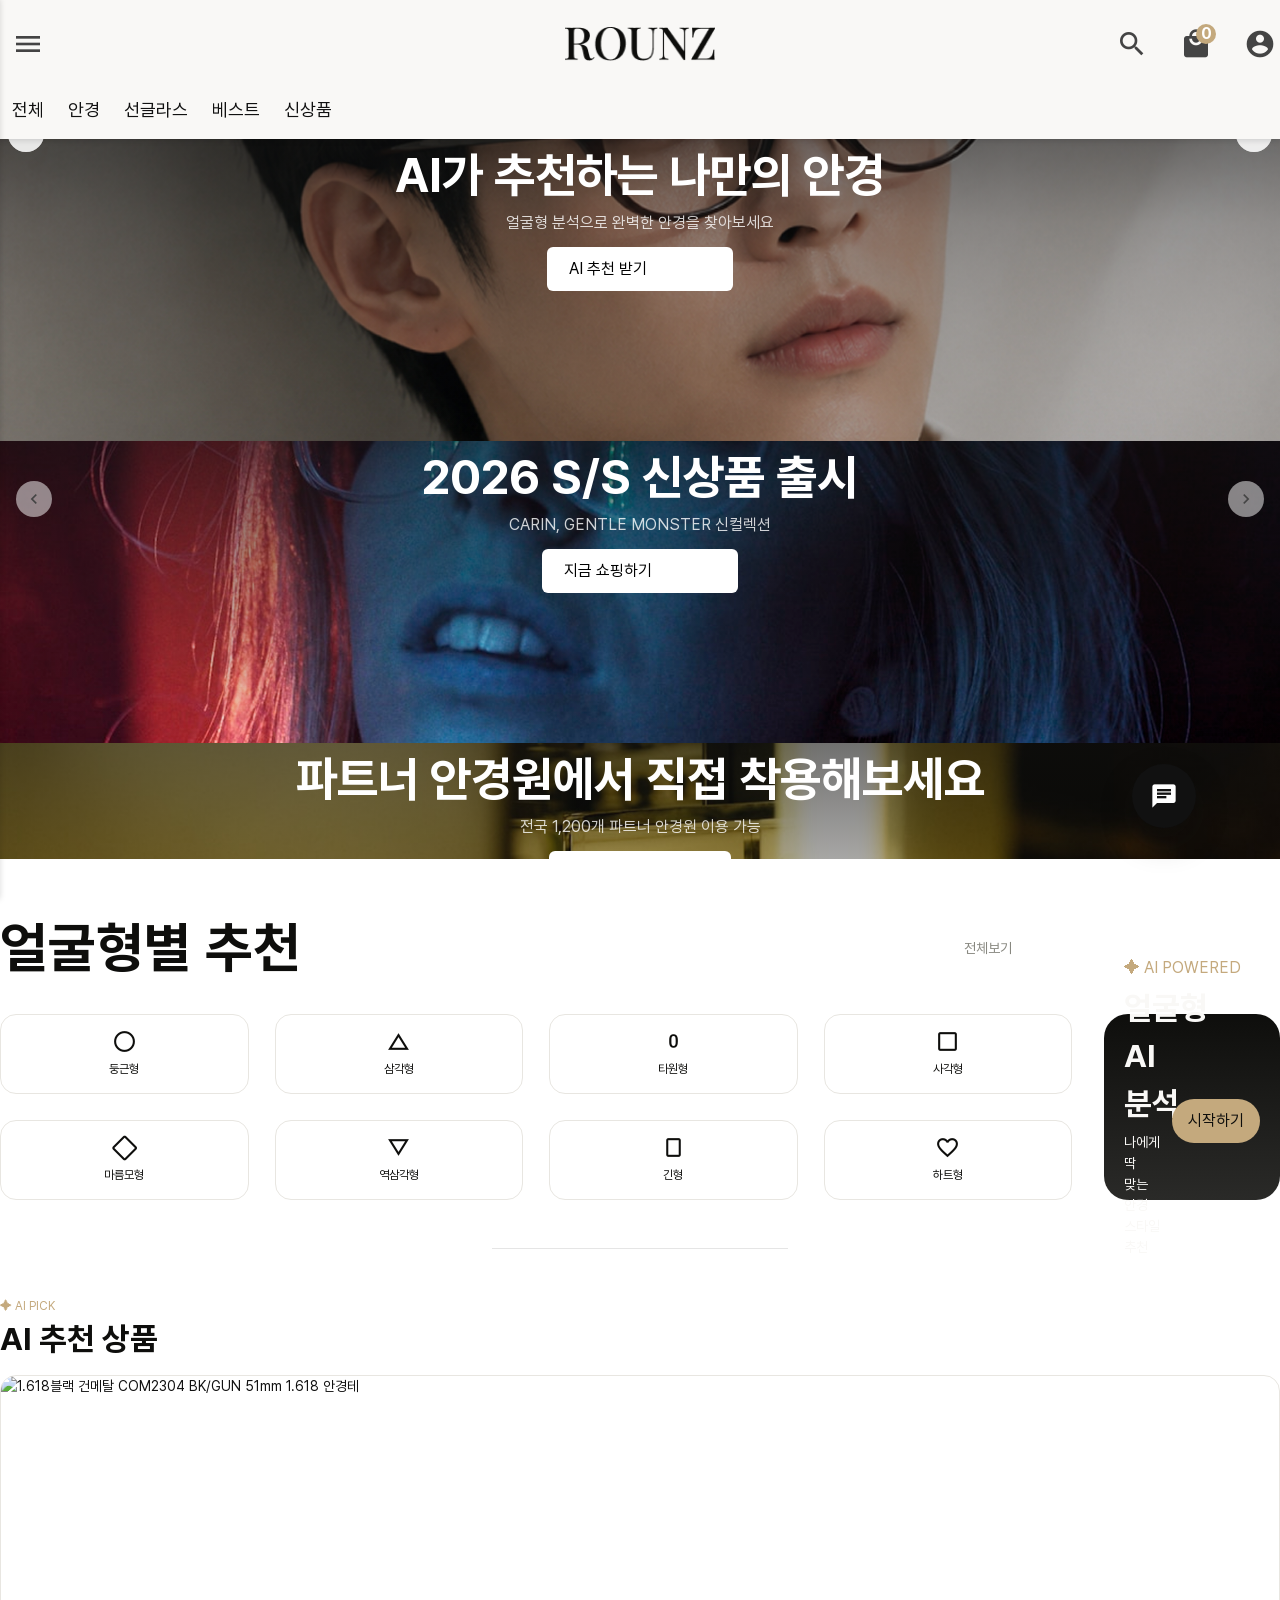
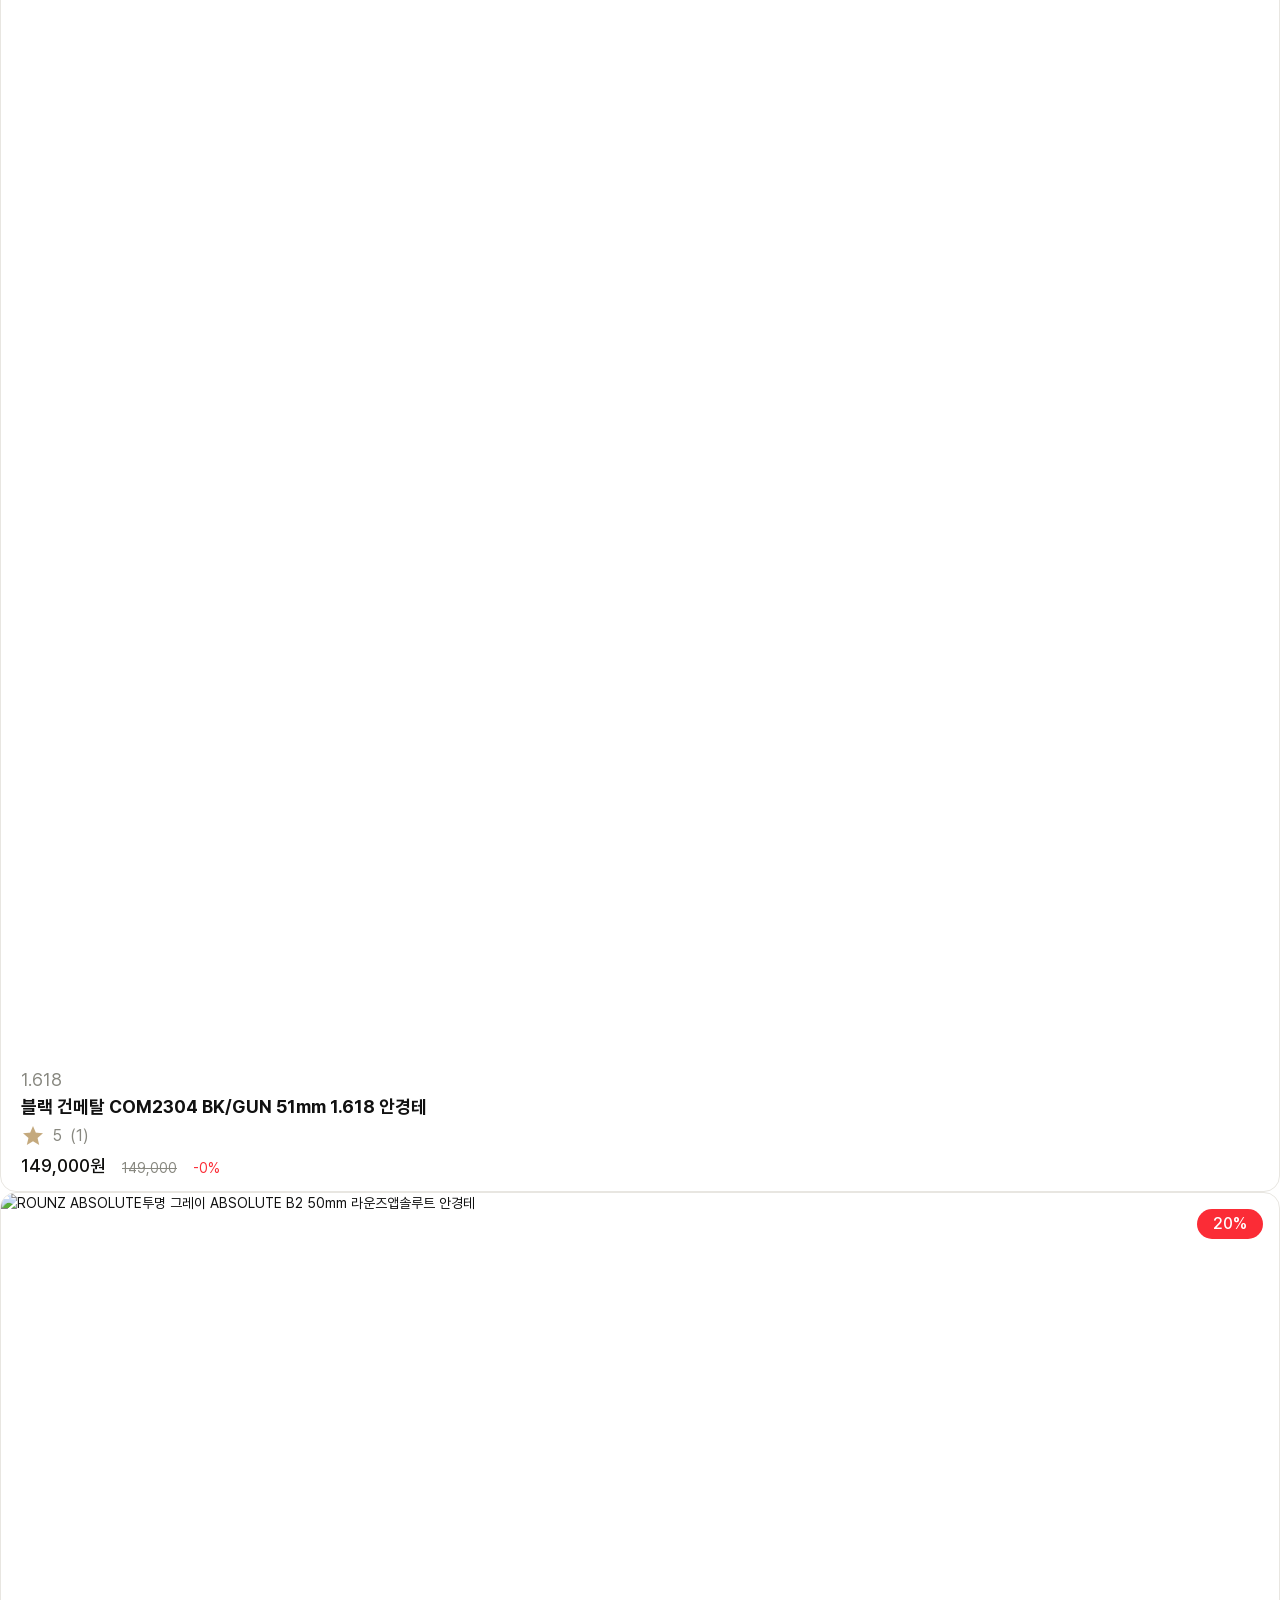
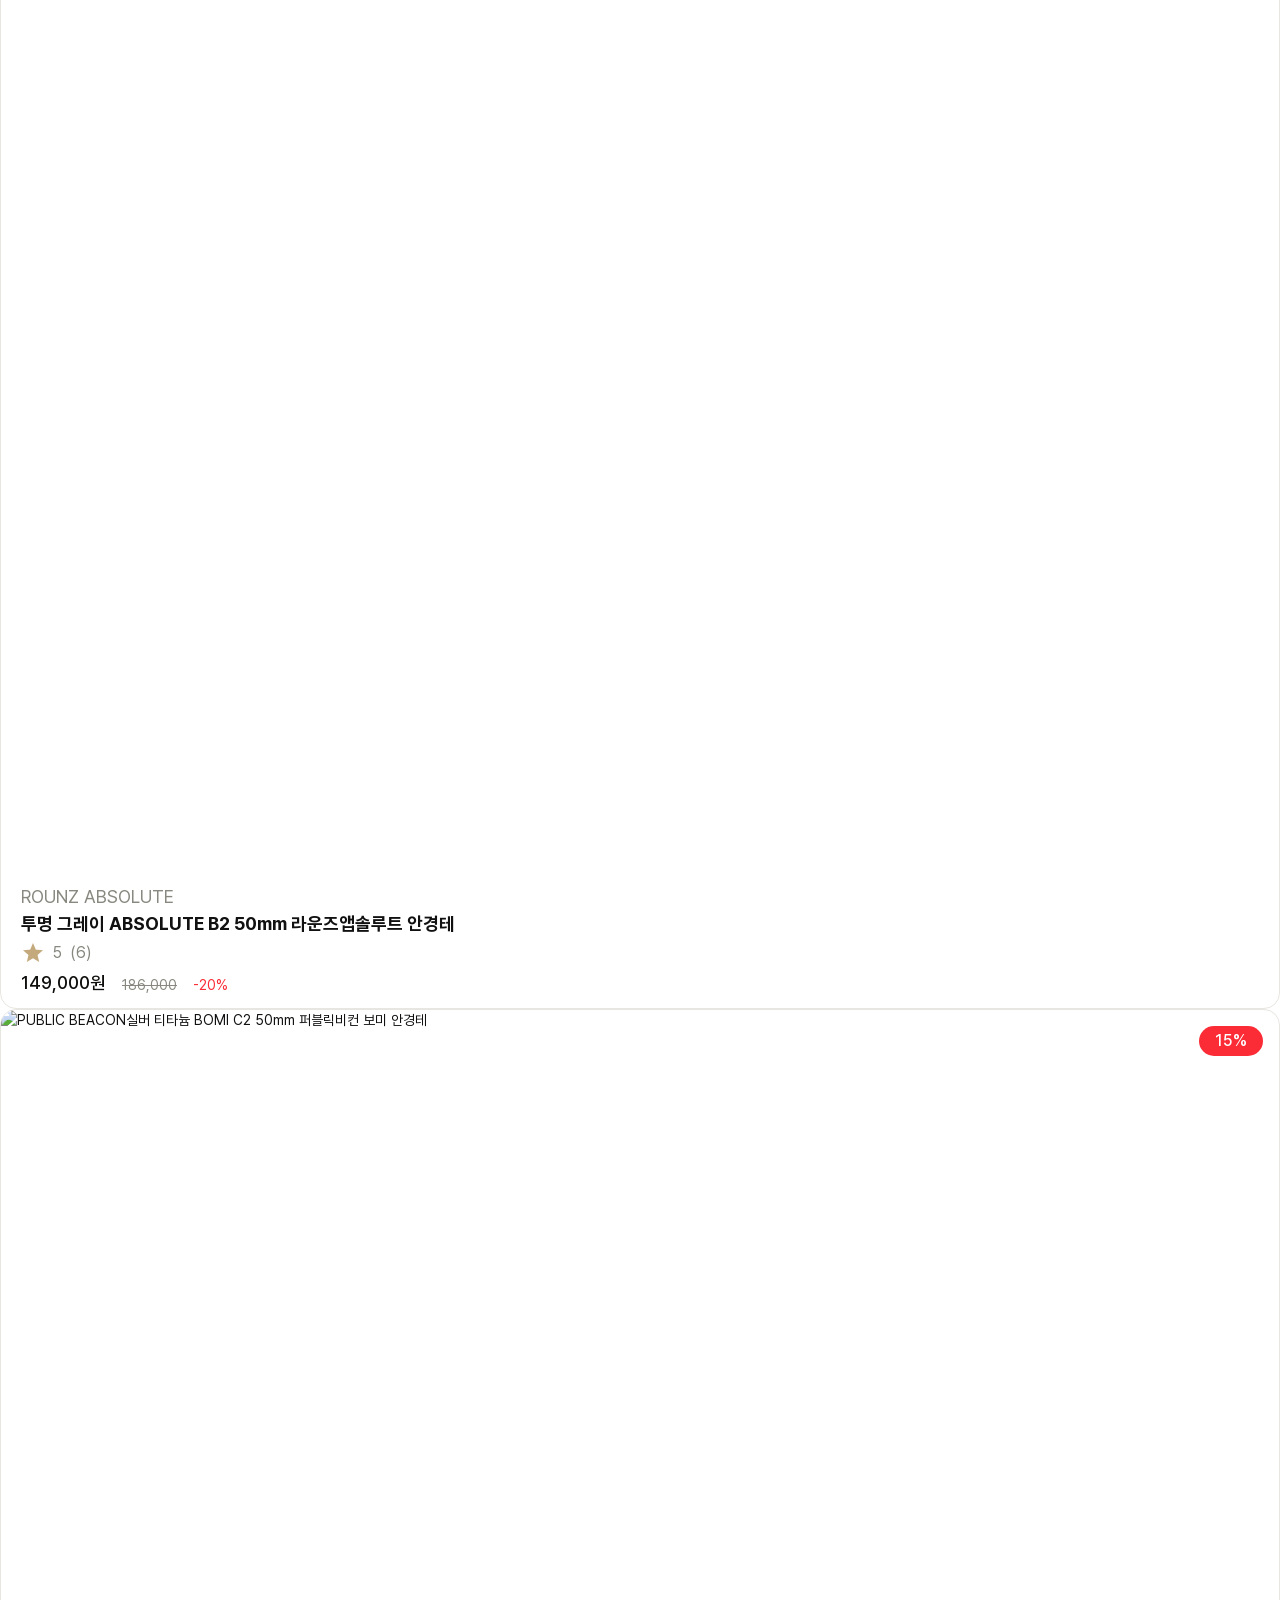
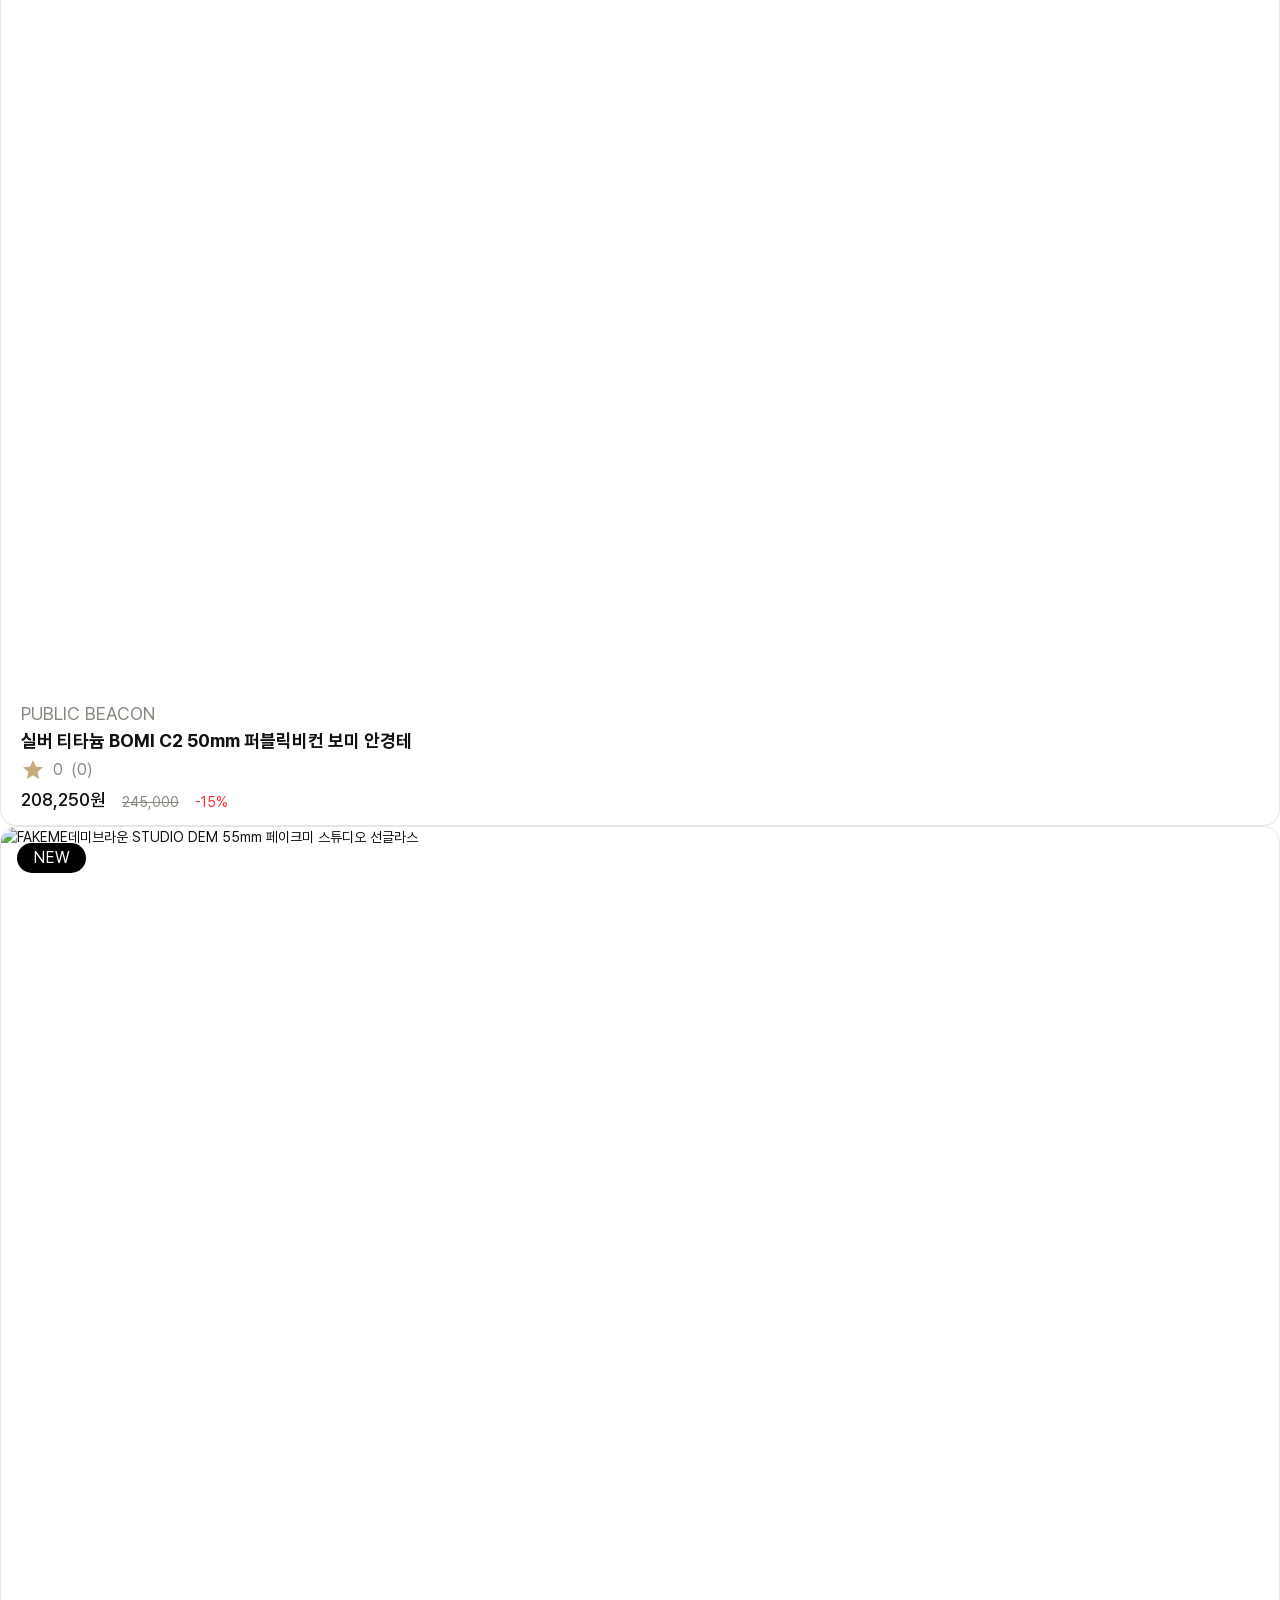
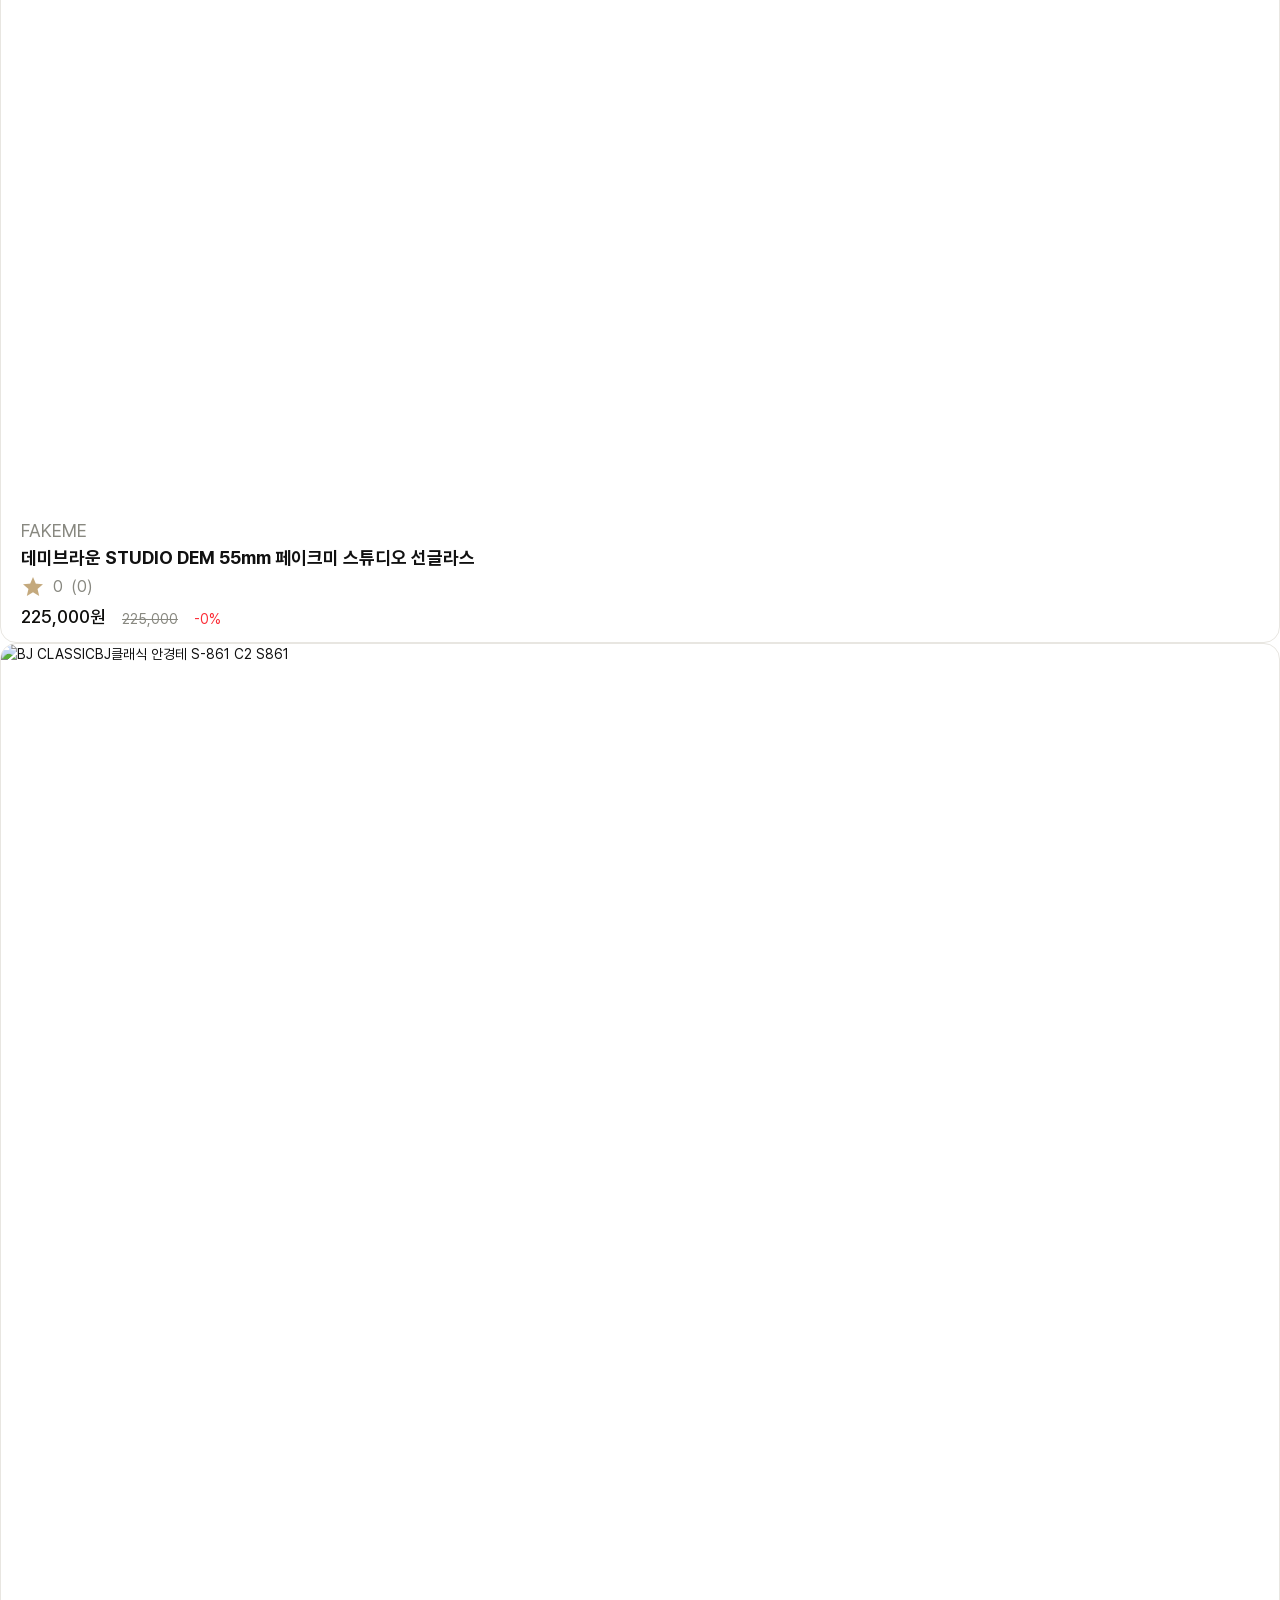
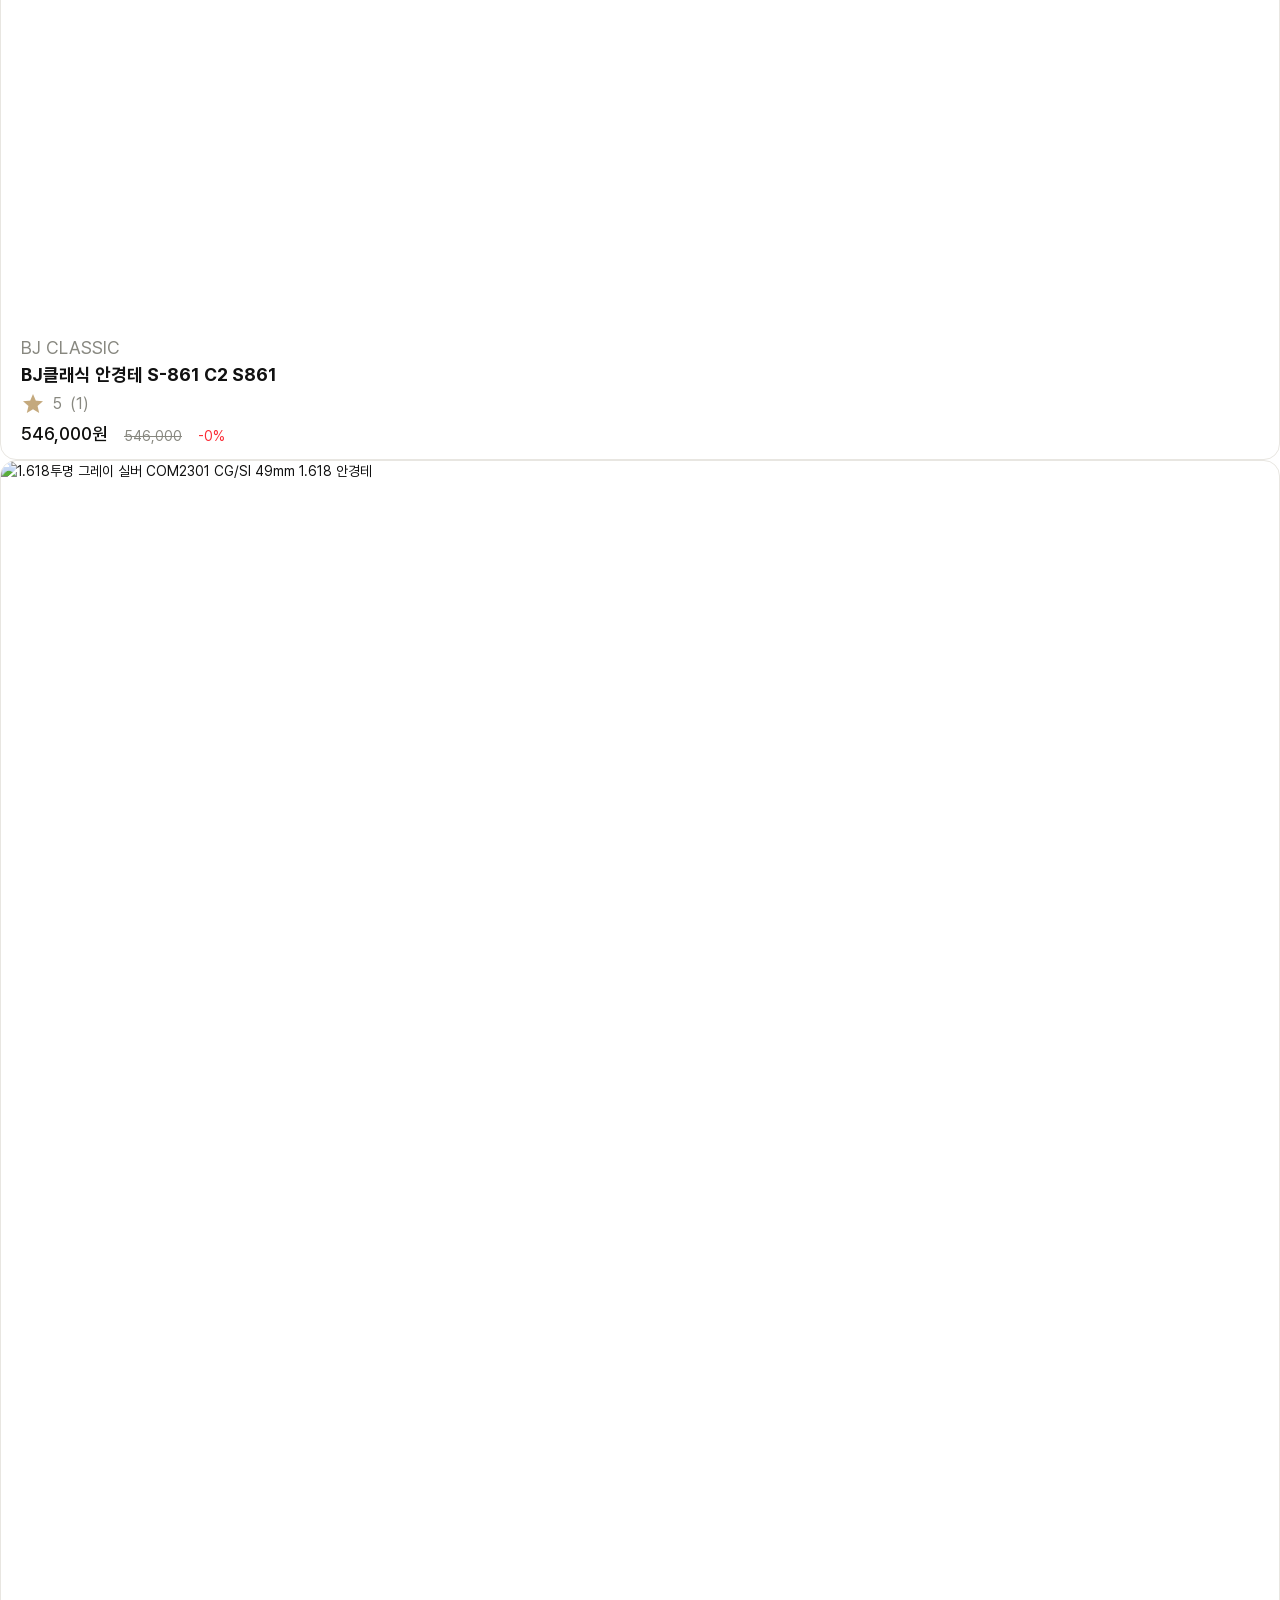
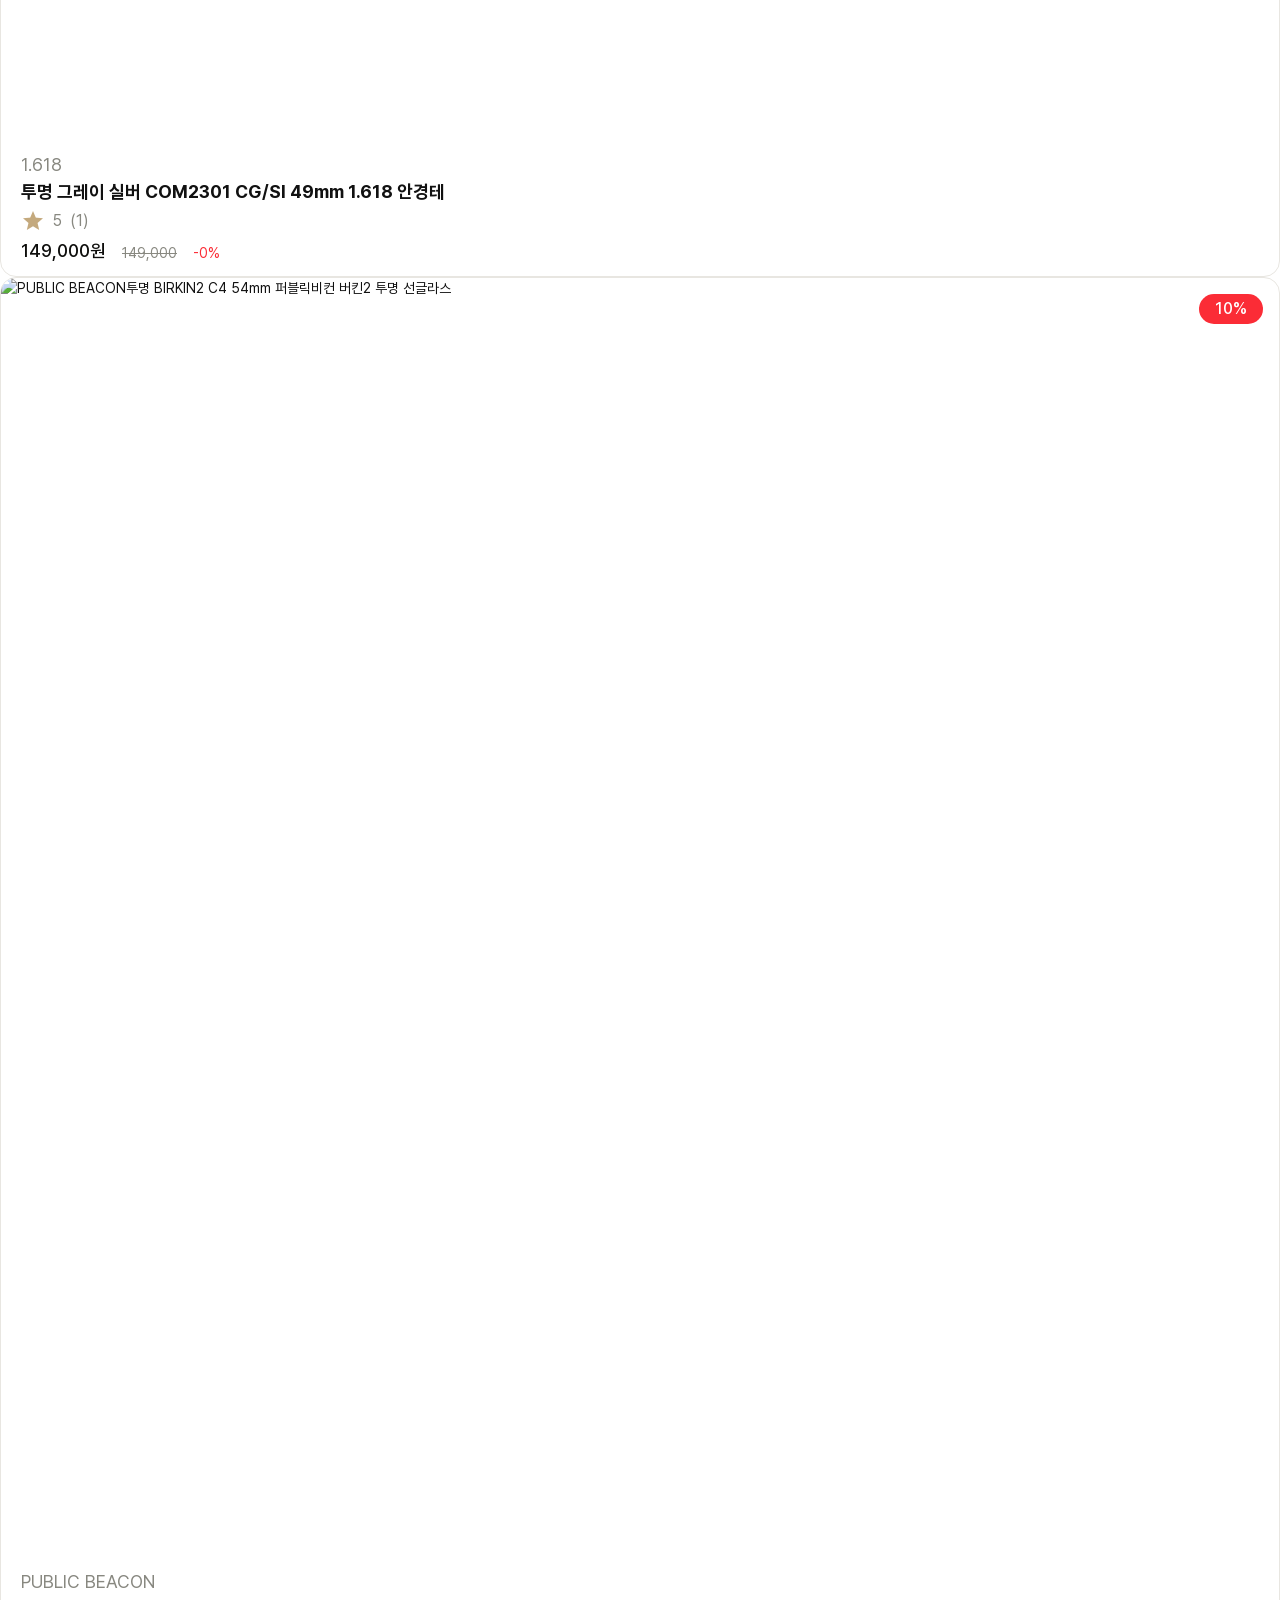
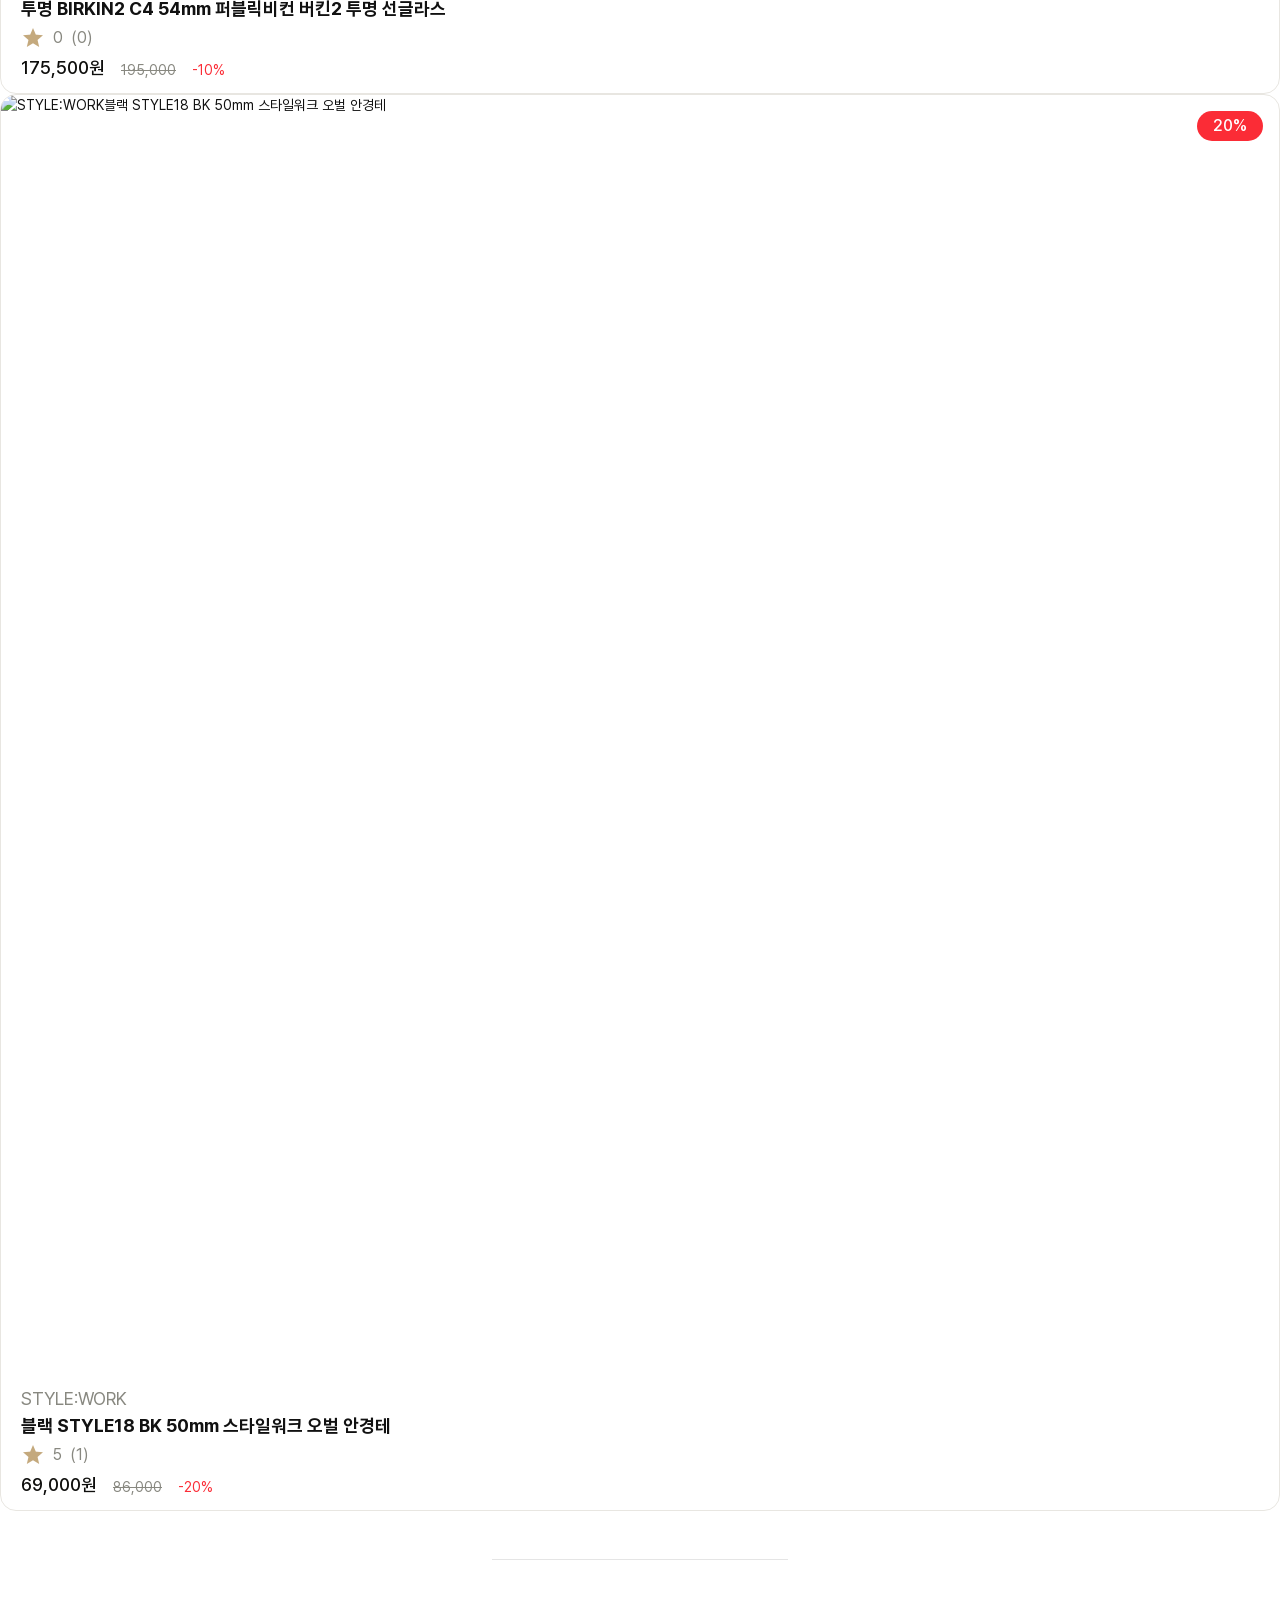
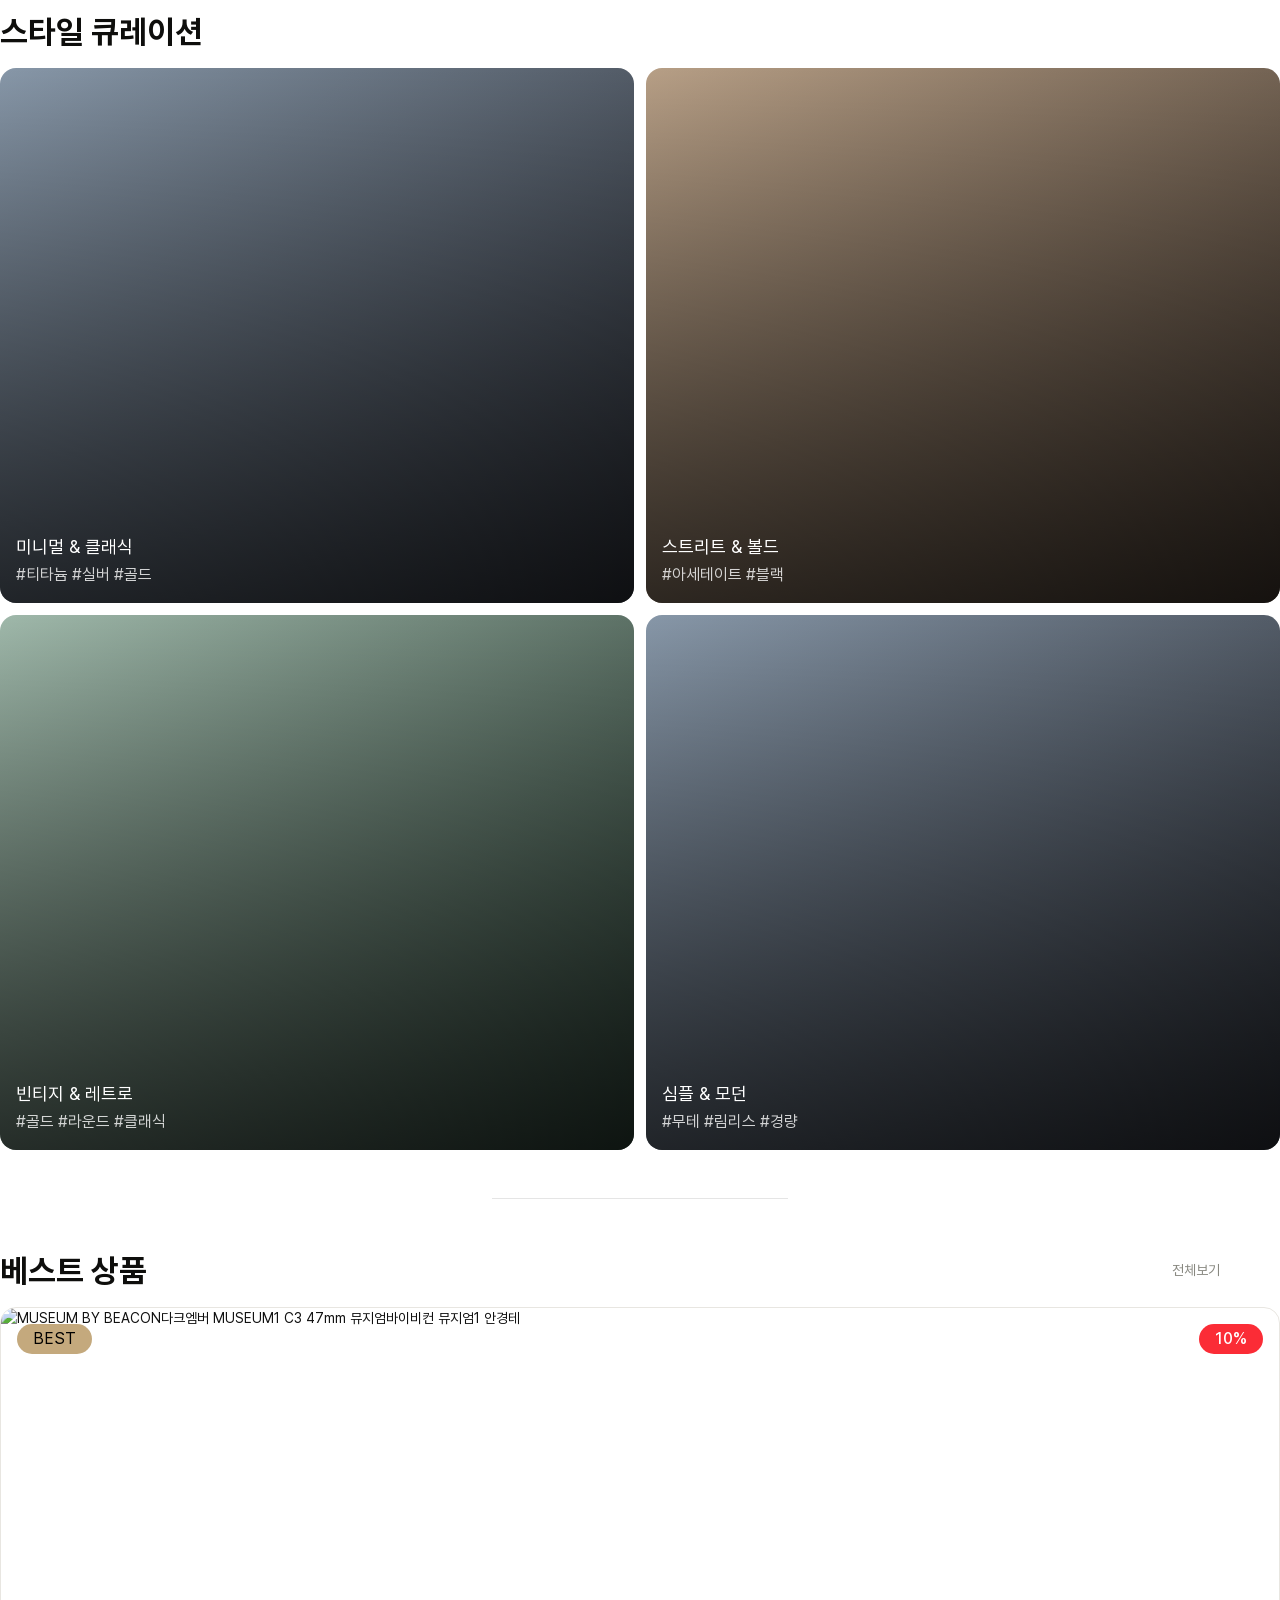
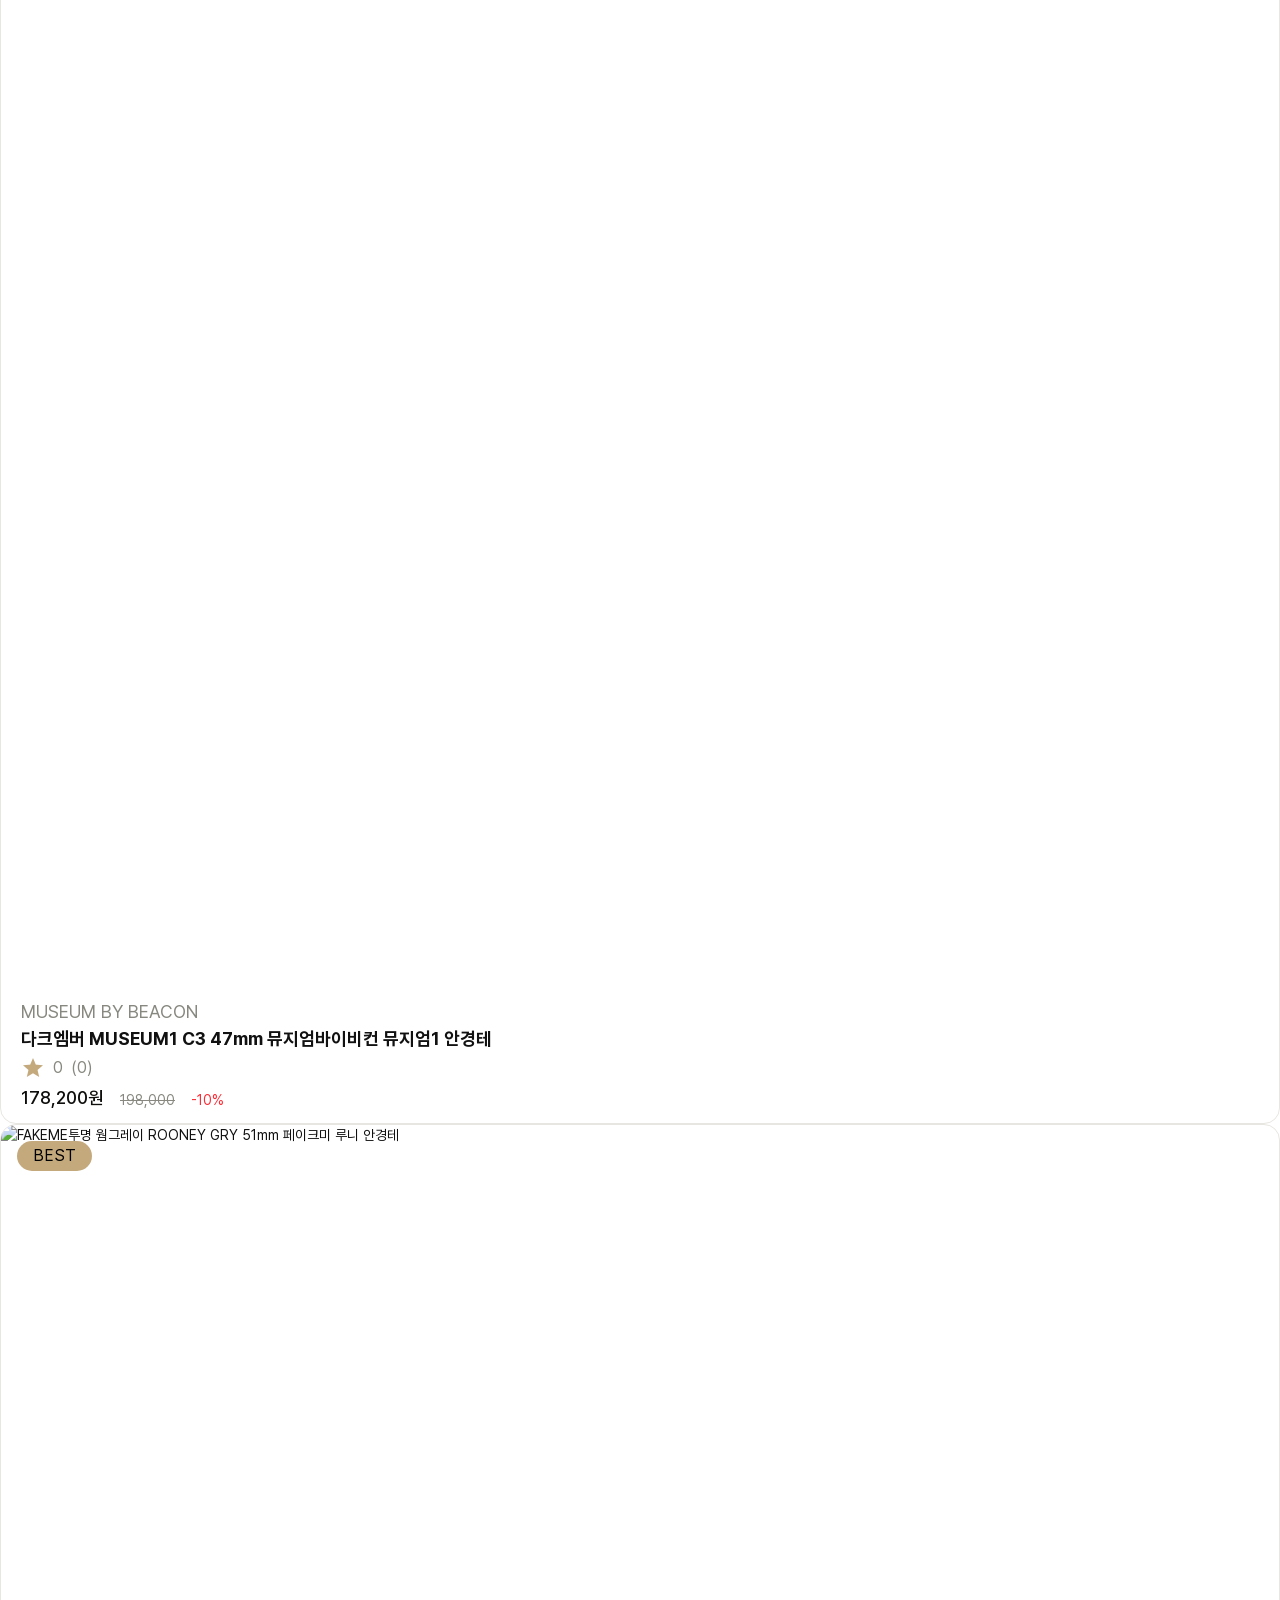
==== commit e8c90b17: "Merge branch 'main' into feat/card" ====
--- a/index.html
+++ b/index.html
@@ -242,7 +242,7 @@
           </div>
           <div class="brand-grid">
             <a class="brand-link" href="product-list.html?brand=carin">CARIN</a>
-            <a class="brand-link" href="product-list.html?brand=gentle-monster">GENTLE MONSTER</a>
+            <a class="brand-link" href="product-list.html?brand=gentle-monster">GENTLE <br class="mobile-break" />MONSTER</a>
             <a class="brand-link" href="product-list.html?brand=lindberg">LINDBERG</a>
             <a class="brand-link" href="product-list.html?brand=ray-ban">RAY-BAN</a>
             <a class="brand-link" href="product-list.html?brand=mykita">MYKITA</a>
@@ -263,23 +263,27 @@
       <section class="cta-section section-block" aria-labelledby="app-download-title">
         <div class="inner cta-section__inner cta-inner">
           <article class="app-cta">
-            <p class="section-kicker">✦ AI VIRTUAL FIT</p>
-            <h2 id="app-download-title" class="app-cta-title">앱에서 가상으로 착용해보세요</h2>
+            <p class="section-kicker">✦ ai virtual fit</p>
+            <h2 id="app-download-title" class="app-cta-title">앱에서 가상으로 <br class="mobile-break" />착용해보세요</h2>
             <p class="app-cta-description">
-              스마트폰 카메라로 얼굴을 스캔하면 AI가 실시간으로 안경을 얼굴에 합성합니다.
+              스마트폰 카메라로 얼굴을 스캔하면 AI가 실시간으로 안경을 얼굴에 합성합니다.<br />
+              구매 전 완벽한 착용감을 확인하세요.
             </p>
             <div class="app-cta__buttons app-cta-buttons">
               <a class="btn btn--outline" href="#" aria-label="App Store에서 ROUNZ 앱 다운로드"
-                >App Store</a
+                >app store</a
               >
               <a class="btn btn--outline" href="#" aria-label="Google Play에서 ROUNZ 앱 다운로드"
-                >Google Play</a
+                >google play</a
               >
             </div>
           </article>
 
           <article class="partner-cta" id="partner-store" aria-labelledby="partner-title">
-            <p class="section-kicker">PARTNER STORE</p>
+            <p class="section-kicker">
+              <span class="material-icons" aria-hidden="true">place</span>
+              partner store
+            </p>
             <h2 id="partner-title" class="partner-cta-title">
               가까운 안경원에서 직접 착용해보세요
             </h2>
--- a/css/style.css
+++ b/css/style.css
@@ -2695,24 +2695,44 @@
 }
 .index-page .ai-analyze-card {
   display: grid;
-  min-height: 134px;
+  grid-template-columns: minmax(0, 1fr) auto;
   align-content: center;
-  gap: 4px;
-  padding: 24px;
-  color: #ffffff;
-  background: linear-gradient(135deg, rgba(17, 17, 17, 0.82), rgba(17, 17, 17, 0.5)), linear-gradient(120deg, #7a8796, #d8d0c7);
+  row-gap: 4px;
+  -moz-column-gap: 16px;
+       column-gap: 16px;
+  padding: 32px 24px;
+  border-radius: 24px;
+  background: linear-gradient(180deg, #0e0e0c 0%, #2a2a28 100%);
+}
+.index-page .ai-analyze-card .section-kicker {
+  grid-column: 1/-1;
+  color: rgb(196, 169, 125);
+  font-size: 16px;
+  font-weight: 400;
 }
 .index-page .ai-analyze-card .ai-analyze-title {
-  font-size: 1.25rem;
+  grid-column: 1;
+  color: rgb(249, 248, 246);
+  font-size: 28px;
+  font-weight: 700;
 }
 .index-page .ai-analyze-card .ai-analyze-description {
-  color: rgba(255, 255, 255, 0.78);
+  grid-column: 1;
+  color: rgb(249, 248, 246);
+  font-size: 14px;
+  font-weight: 400;
 }
 .index-page .ai-analyze-card .btn {
-  justify-self: start;
-  margin-top: 12px;
-  color: #111111;
-  background: #ffffff;
+  grid-column: 2;
+  grid-row: 2/span 2;
+  align-self: center;
+  width: 88px;
+  height: 40px;
+  border-radius: 999px;
+  color: rgb(14, 14, 12);
+  background: rgb(196, 169, 125);
+  font-size: 16px;
+  font-weight: 400;
 }
 .index-page .section-controls {
   display: none;
@@ -2885,10 +2905,17 @@
   display: grid;
   min-height: 57px;
   place-items: center;
-  border: 1px solid #e5e5e5;
-  color: #111111;
-  font-weight: 800;
-  background: #ffffff;
+  border-radius: 16px;
+  border: 1px solid rgb(232, 230, 225);
+  color: rgb(14, 14, 12);
+  font-size: 14px;
+  font-weight: 400;
+  background: rgb(255, 255, 255);
+  text-align: center;
+}
+.index-page .brand-grid .brand-link:hover {
+  border-color: rgb(14, 14, 12);
+  background: rgb(240, 238, 233);
 }
 .index-page .cta-section .cta-inner {
   display: grid;
@@ -2897,49 +2924,81 @@
 .index-page .app-cta,
 .index-page .partner-cta {
   display: grid;
-  gap: 12px;
-  padding: 28px 16px;
-  text-align: center;
+  align-content: start;
+  gap: 0;
+  padding: 24px 16px;
+  border-radius: 16px;
+  text-align: left;
 }
 .index-page .app-cta {
-  color: #111111;
-  border: 1px solid #e5e5e5;
-  background: #ffffff;
-}
-.index-page .app-cta .section-kicker,
+  border: 1px solid rgb(232, 230, 225);
+  background: rgb(255, 255, 255);
+}
+.index-page .app-cta .section-kicker {
+  font-size: 16px;
+}
+.index-page .app-cta .app-cta-title {
+  color: rgb(14, 14, 12);
+  font-size: 24px;
+  font-weight: 700;
+}
 .index-page .app-cta .app-cta-description {
-  color: #111111;
-}
-.index-page .app-cta .app-cta-title {
-  color: #111111;
-  font-size: clamp(1.5rem, 1.15rem + 1.2vw, 2.375rem);
-  line-height: 1.18;
+  margin-top: 24px;
+  color: rgb(136, 136, 128);
+  font-size: 16px;
+  font-weight: 400;
 }
 .index-page .app-cta .app-cta-buttons {
   display: flex;
-  justify-content: center;
   gap: 8px;
-  margin-top: 4px;
+  margin-top: 16px;
 }
 .index-page .app-cta .app-cta-buttons .btn {
-  min-width: 0;
-  flex: 1 1 0;
-  color: #ffffff;
-  border-color: #111111;
-  background: #111111;
+  width: 135px;
+  height: 44px;
+  flex: 0 0 135px;
+  border: none;
+  border-radius: 12px;
+  color: rgb(249, 248, 246);
+  background: rgb(14, 14, 12);
+  text-transform: capitalize;
+  font-size: 14px;
+  font-weight: 400;
 }
 .index-page .partner-cta {
-  border: 0;
-  background: #f7f7f7;
+  border: 1px solid rgb(232, 230, 225);
+  background: rgb(249, 248, 246);
+}
+.index-page .partner-cta .section-kicker {
+  display: flex;
+  align-items: center;
+  gap: 4px;
+  font-size: 16px;
+}
+.index-page .partner-cta .section-kicker .material-icons {
+  font-size: 16px;
 }
 .index-page .partner-cta .partner-cta-title {
-  font-size: clamp(1.5rem, 1.15rem + 1.2vw, 2.375rem);
-  line-height: 1.18;
+  color: rgb(14, 14, 12);
+  font-size: 24px;
+  font-weight: 700;
 }
 .index-page .partner-cta .partner-cta-description {
-  color: #6b6b6b;
+  margin-top: 24px;
+  color: rgb(14, 14, 12);
+  font-size: 16px;
+  font-weight: 400;
 }
 .index-page .partner-cta .btn {
+  width: 296px;
+  height: 56px;
+  margin-top: 16px;
+  border: none;
+  border-radius: 8px;
+  color: rgb(249, 248, 246);
+  background: rgb(14, 14, 12);
+  font-size: 14px;
+  font-weight: 400;
   justify-self: stretch;
 }
 .index-page .video-placeholder {
@@ -2991,14 +3050,28 @@
   .index-page .face-ai-section .face-ai-inner {
     grid-template-columns: minmax(0, 1fr) 360px;
     gap: 32px;
-    align-items: center;
+    align-items: stretch;
   }
   .index-page .face-recommend {
     order: 1;
   }
   .index-page .ai-analyze-card {
     order: 2;
-    height: 154px;
+    align-self: end;
+    height: 149px;
+    padding: 20px;
+  }
+  .index-page .ai-analyze-card .section-kicker {
+    font-size: 16px;
+  }
+  .index-page .ai-analyze-card .ai-analyze-title {
+    font-size: 32px;
+  }
+  .index-page .ai-analyze-card .ai-analyze-description {
+    font-size: 14px;
+  }
+  .index-page .ai-analyze-card .btn {
+    font-size: 16px;
   }
   .index-page .face-type-list {
     grid-template-columns: repeat(4, minmax(0, 1fr));
@@ -3026,12 +3099,57 @@
   .index-page .brand-grid {
     gap: 16px;
   }
+  .index-page .brand-grid .brand-link {
+    font-size: 16px;
+  }
+  .index-page .brand-grid .brand-link .mobile-break {
+    display: none;
+  }
+  .index-page .cta-section .cta-inner {
+    gap: 48px;
+  }
   .index-page .app-cta,
   .index-page .partner-cta {
     padding: 32px;
+    text-align: center;
+  }
+  .index-page .app-cta {
+    min-height: 256px;
+  }
+  .index-page .app-cta .app-cta-title {
+    font-size: 28px;
+  }
+  .index-page .app-cta .app-cta-title .mobile-break {
+    display: none;
+  }
+  .index-page .app-cta .app-cta-description {
+    margin-top: 16px;
   }
   .index-page .app-cta .app-cta-buttons {
     gap: 16px;
+    justify-content: center;
+  }
+  .index-page .app-cta .app-cta-buttons .btn {
+    width: 232px;
+    flex: 0 0 232px;
+  }
+  .index-page .partner-cta {
+    padding: 20px;
+  }
+  .index-page .partner-cta .section-kicker {
+    justify-content: center;
+  }
+  .index-page .partner-cta .partner-cta-title {
+    margin-top: 0;
+    font-size: 28px;
+  }
+  .index-page .partner-cta .partner-cta-description {
+    margin-top: 16px;
+  }
+  .index-page .partner-cta .btn {
+    width: 480px;
+    margin-top: 16px;
+    justify-self: center;
   }
 }
 @media (min-width: 1280px) {
@@ -3058,7 +3176,7 @@
   .index-page .face-ai-section .face-ai-inner {
     grid-template-columns: 1072px minmax(0, 1fr);
     gap: 32px;
-    align-items: end;
+    align-items: stretch;
   }
   .index-page .face-recommend {
     display: flex;
@@ -3082,24 +3200,21 @@
   }
   .index-page .ai-analyze-card {
     order: 2;
-    min-height: 184px;
-    align-content: center;
-    grid-template-columns: minmax(0, 1fr) auto;
-    -moz-column-gap: 16px;
-         column-gap: 16px;
-  }
-  .index-page .ai-analyze-card .ai-analyze-title,
+    align-self: end;
+    height: 186px;
+    padding: 20px;
+  }
+  .index-page .ai-analyze-card .section-kicker {
+    font-size: 16px;
+  }
+  .index-page .ai-analyze-card .ai-analyze-title {
+    font-size: 32px;
+  }
   .index-page .ai-analyze-card .ai-analyze-description {
-    grid-column: 1;
-  }
-  .index-page .ai-analyze-card .section-kicker {
-    grid-column: 1/-1;
+    font-size: 14px;
   }
   .index-page .ai-analyze-card .btn {
-    grid-column: 2;
-    grid-row: 2/span 2;
-    align-self: center;
-    margin-top: 0;
+    font-size: 16px;
   }
   .index-page .section-controls {
     position: absolute;
@@ -3130,17 +3245,27 @@
   }
   .index-page .brand-grid .brand-link {
     min-height: 68px;
-  }
-  .index-page .cta-section .cta-inner {
-    grid-template-columns: 1.18fr 0.82fr;
+    font-size: 16px;
   }
   .index-page .app-cta,
   .index-page .partner-cta {
-    min-height: 256px;
+    min-height: 285px;
     padding: 40px;
   }
+  .index-page .app-cta .app-cta-title {
+    font-size: 32px;
+  }
+  .index-page .app-cta .app-cta-description {
+    font-size: 18px;
+  }
+  .index-page .partner-cta .partner-cta-title {
+    font-size: 32px;
+  }
+  .index-page .partner-cta .partner-cta-description {
+    font-size: 18px;
+  }
   .index-page .partner-cta .btn {
-    min-width: 480px;
+    width: 480px;
     justify-self: center;
   }
 }
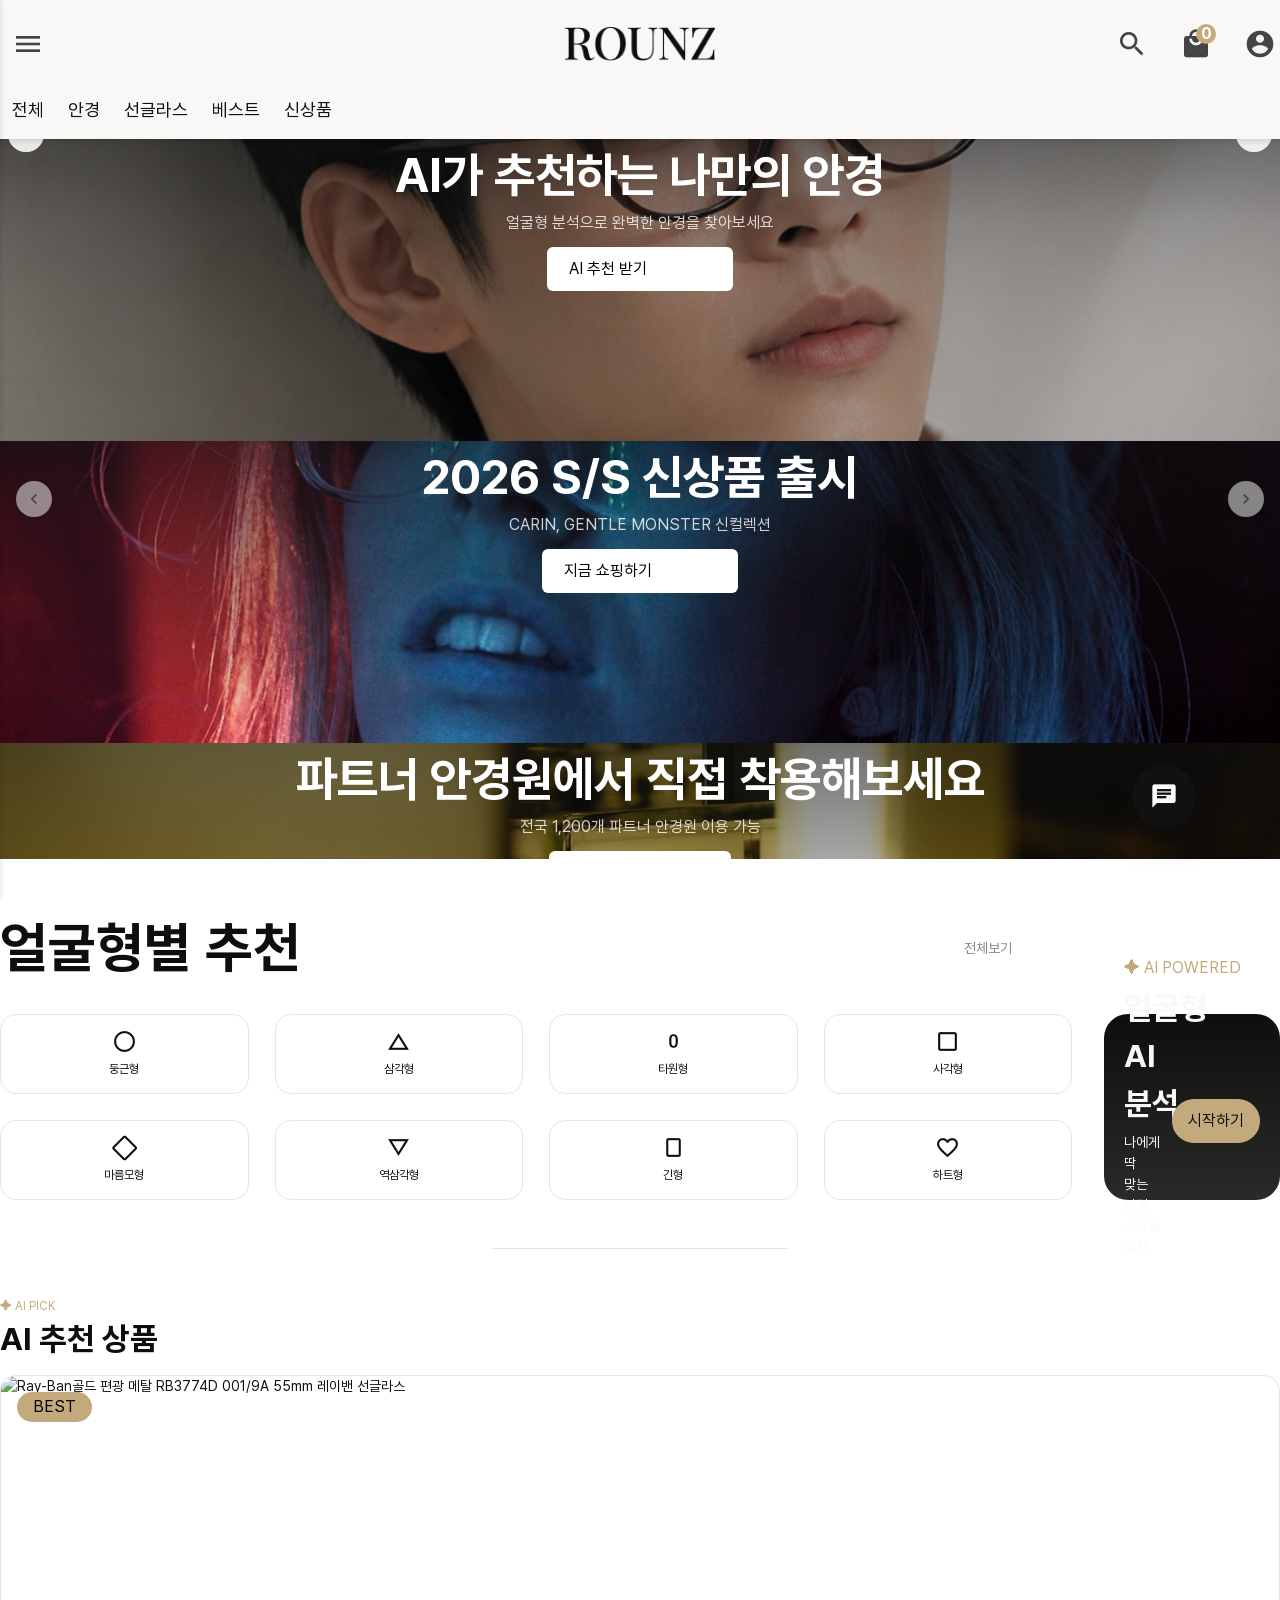
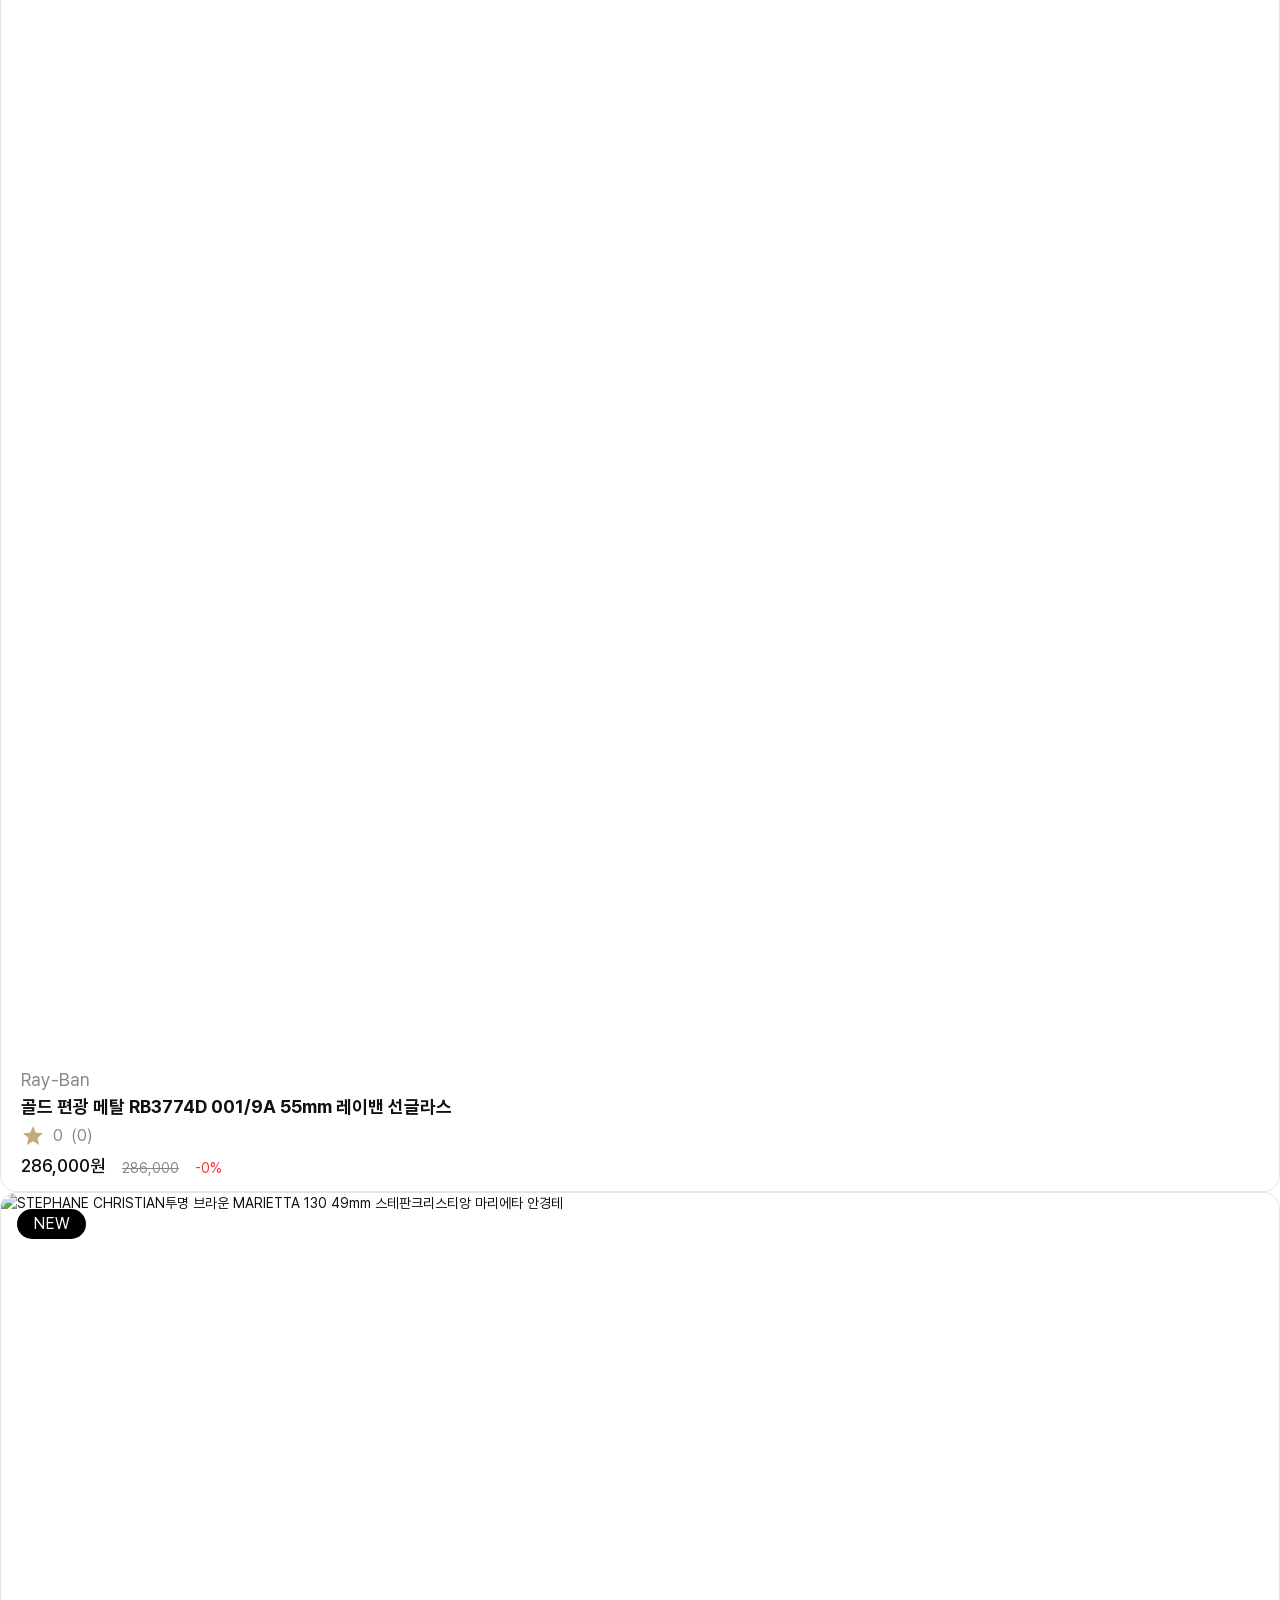
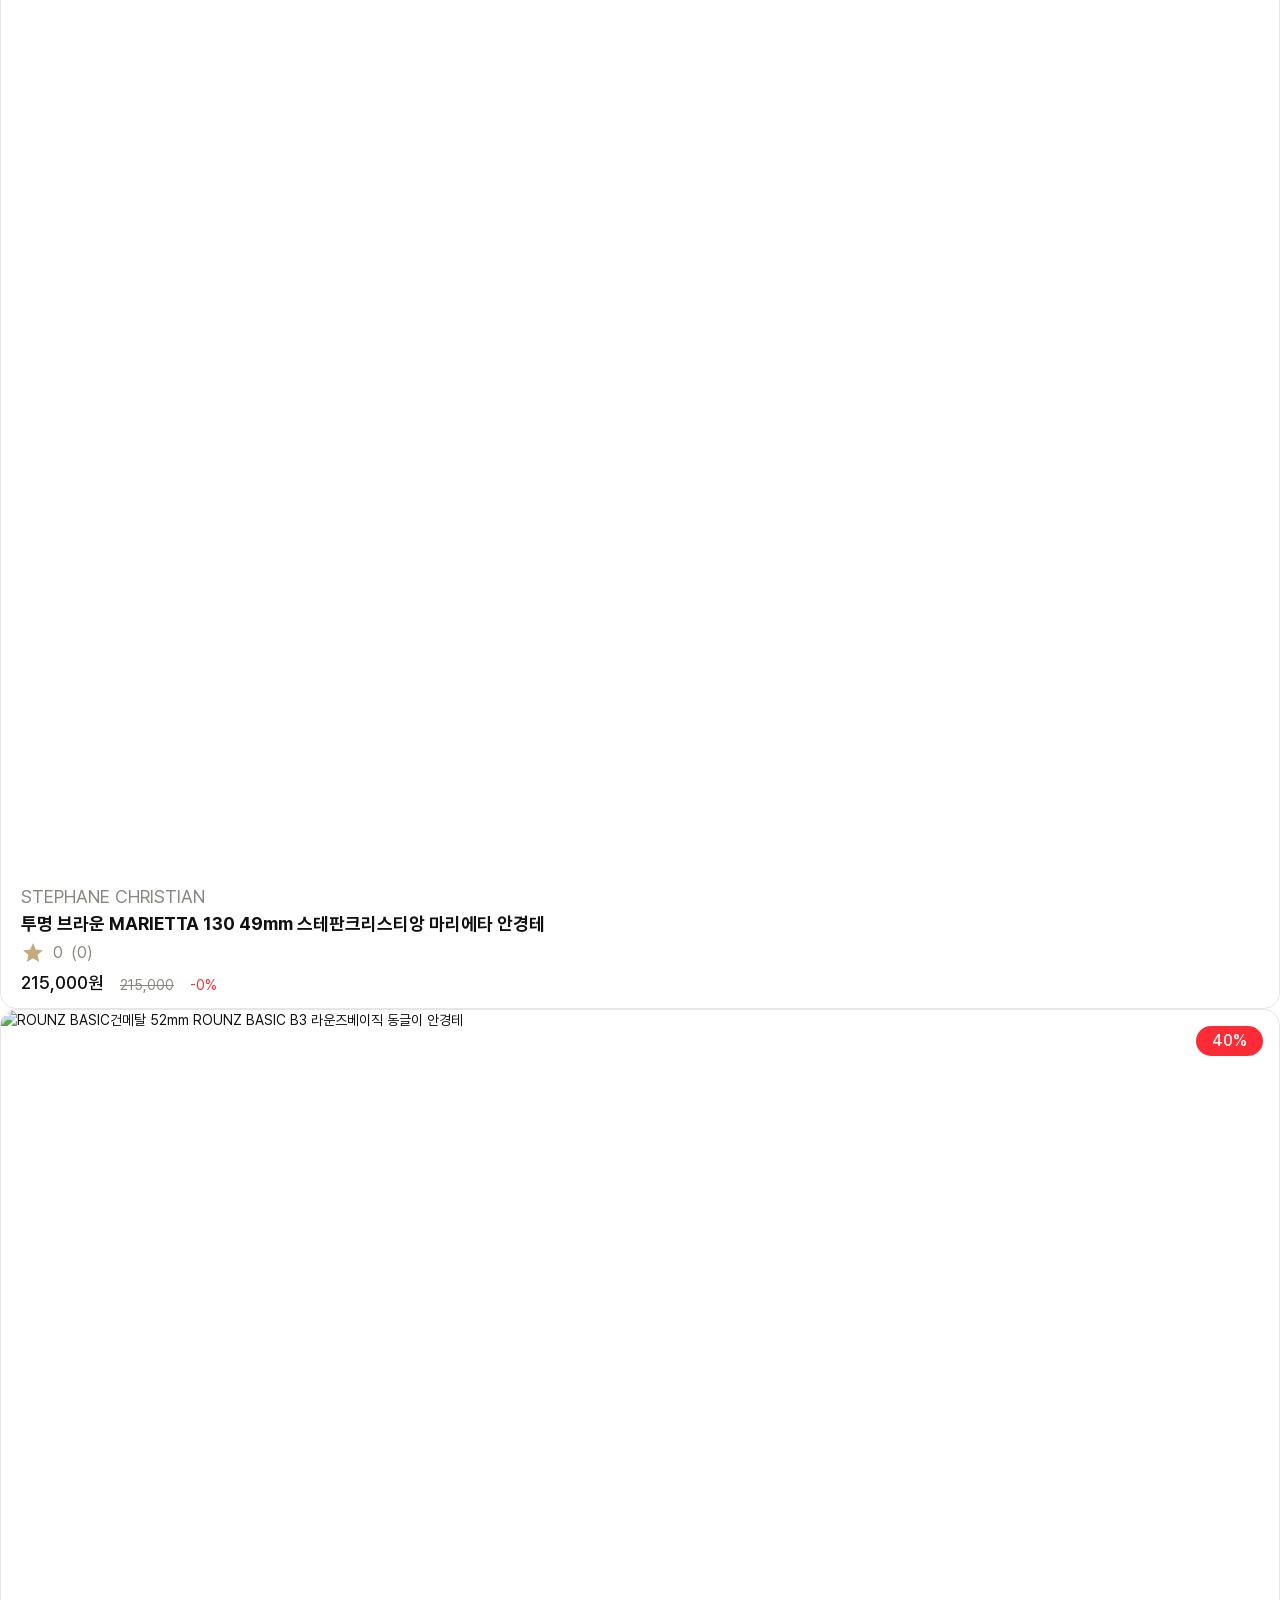
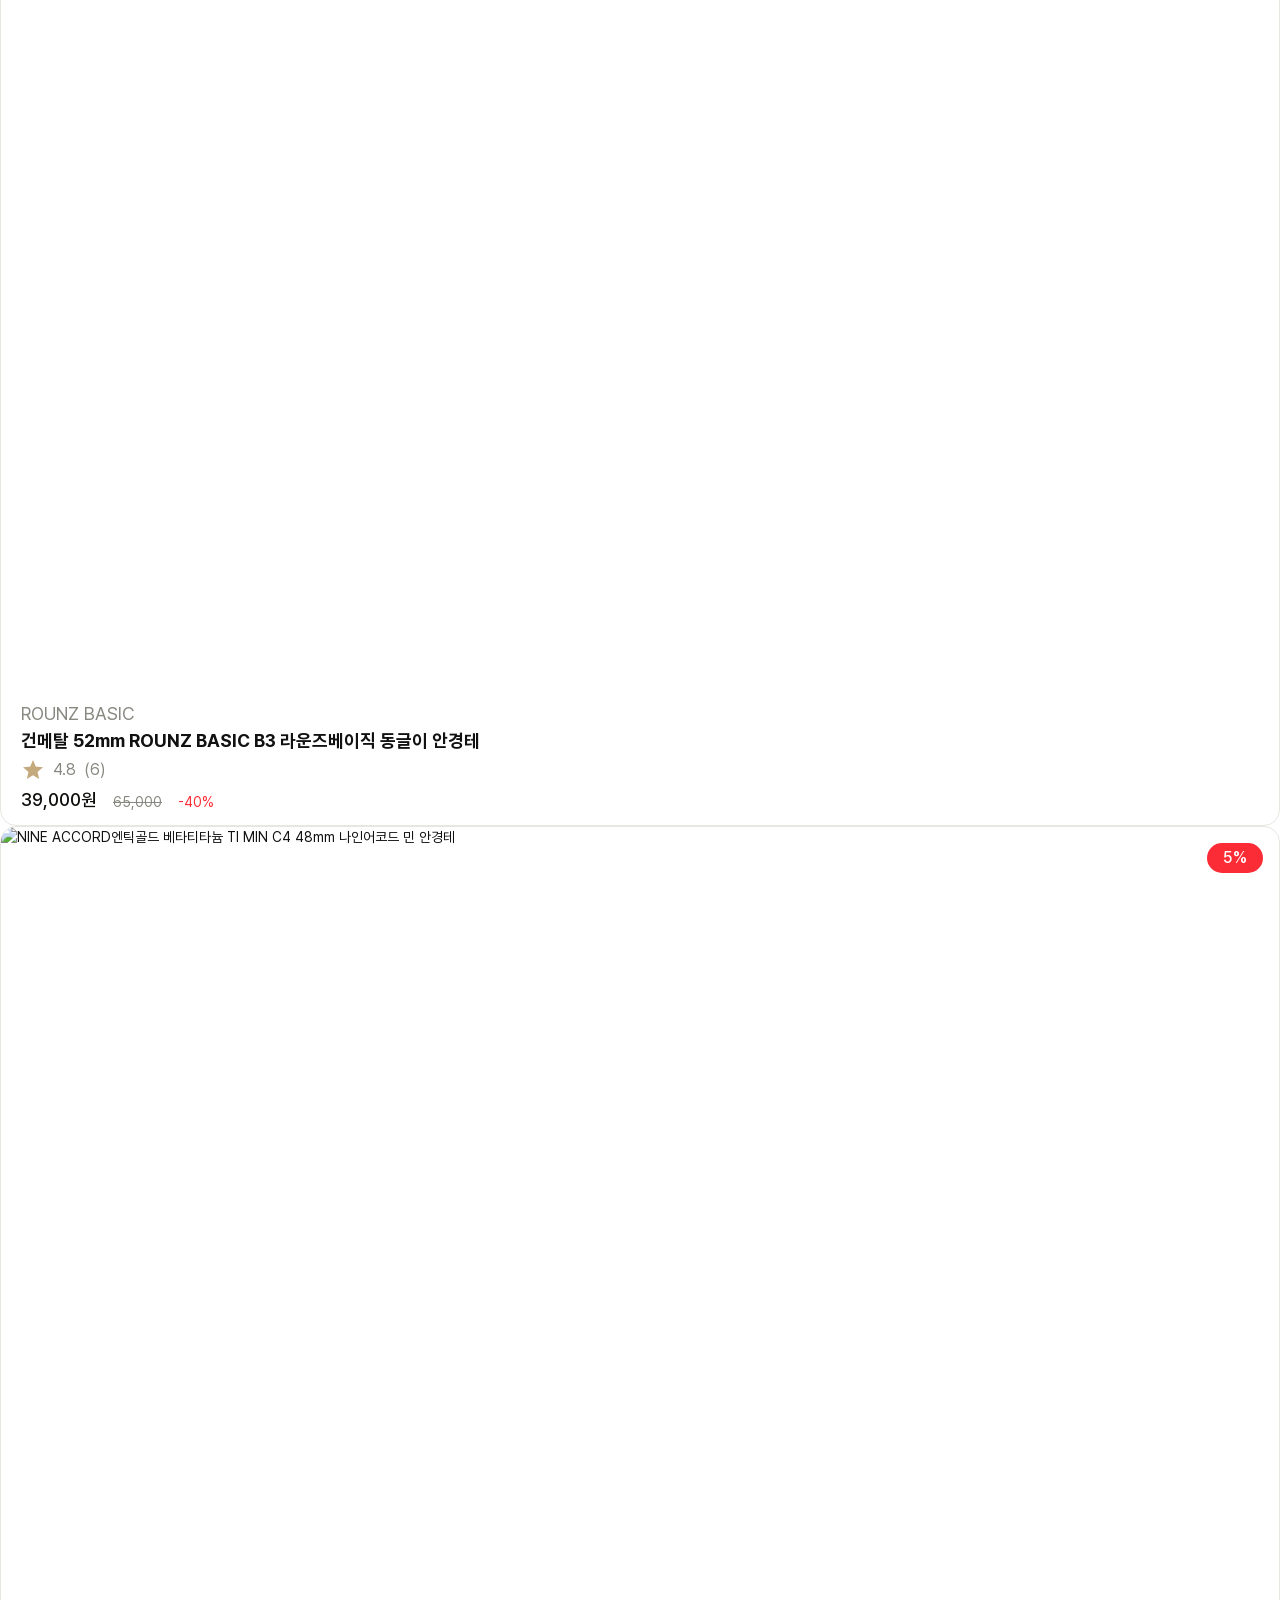
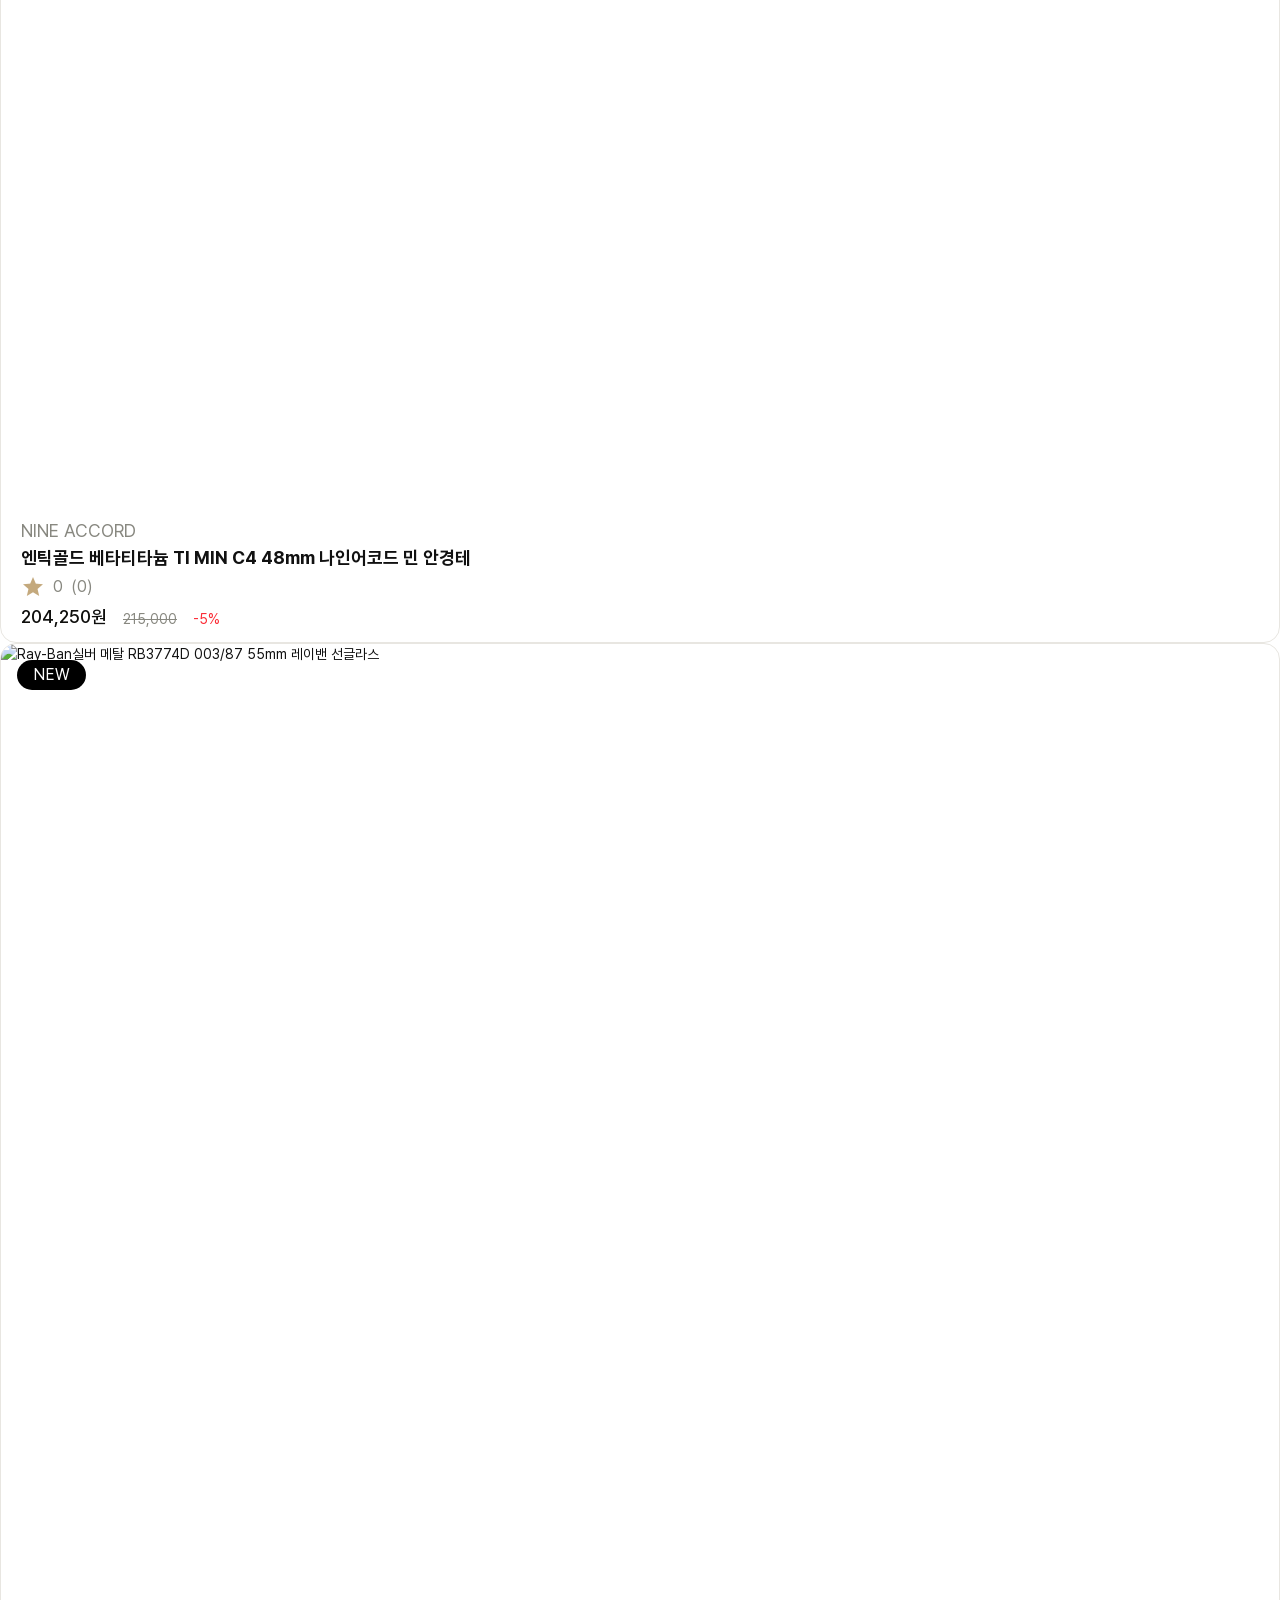
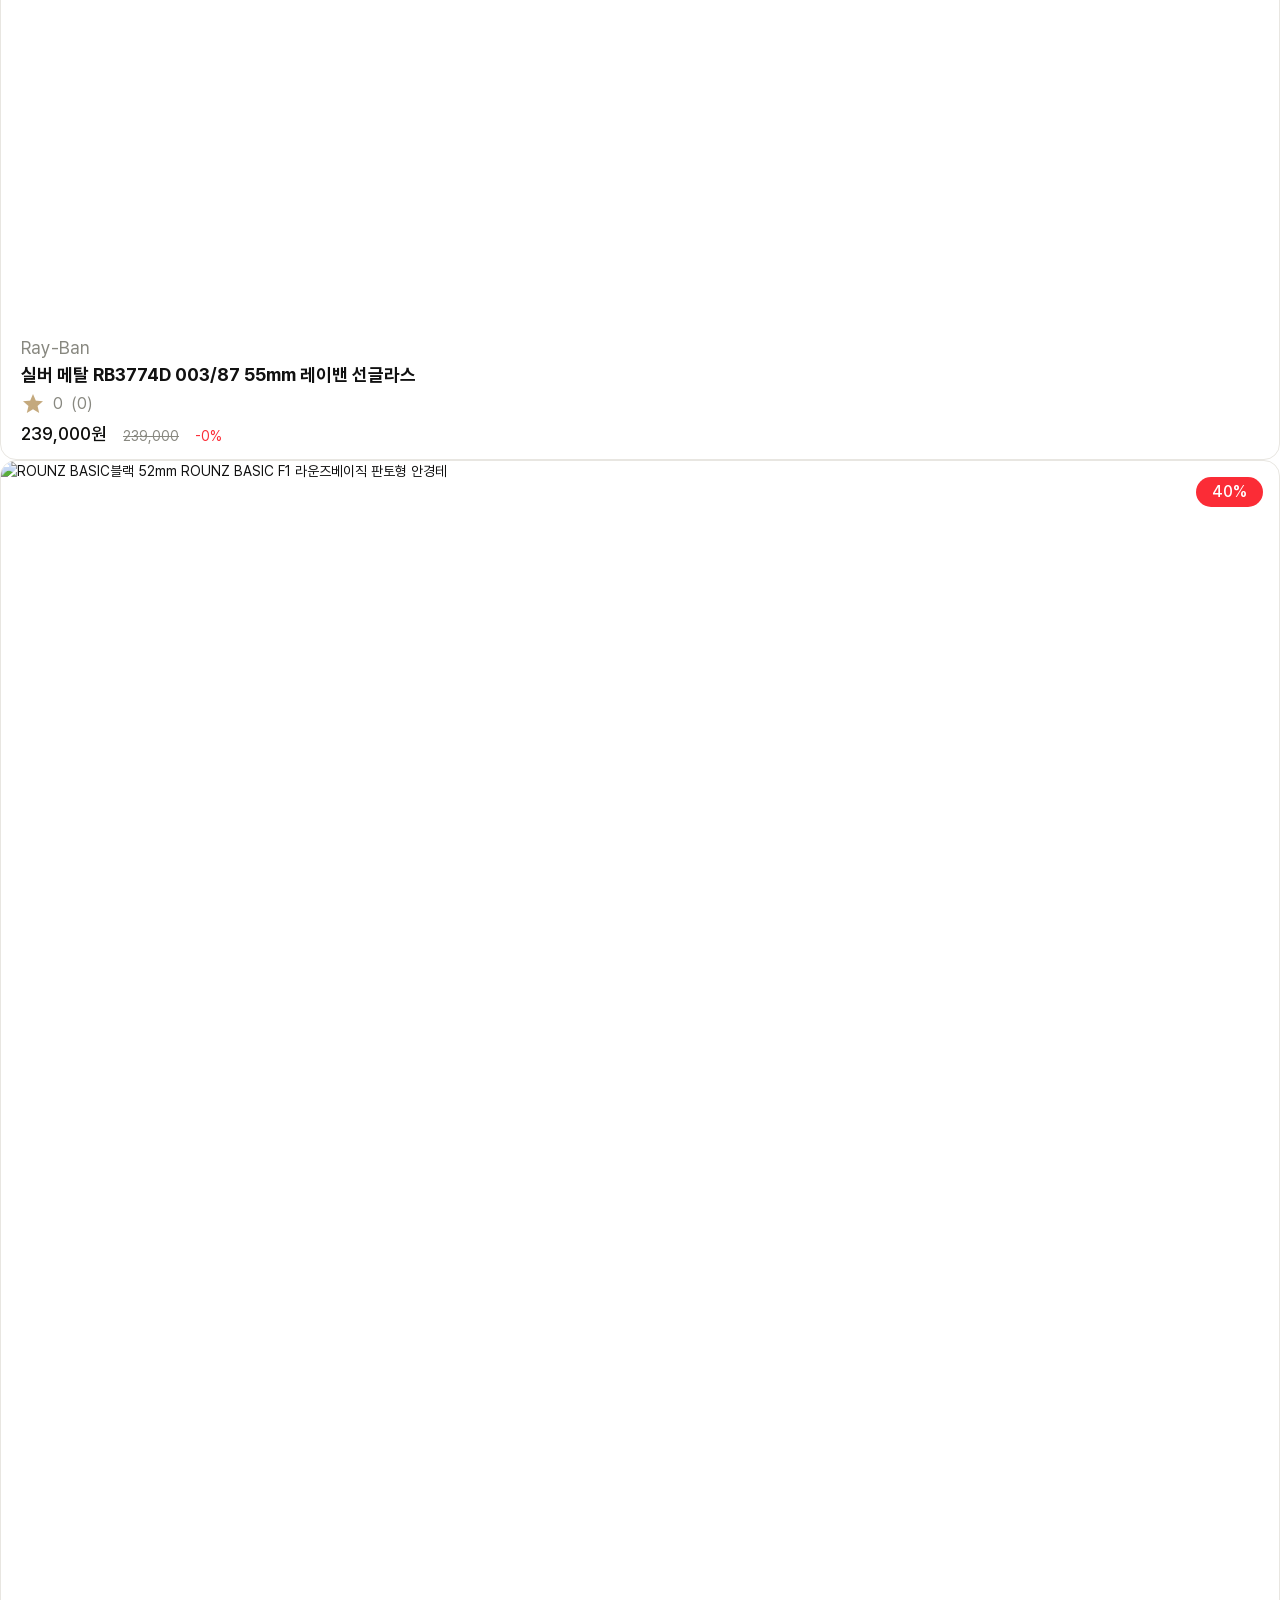
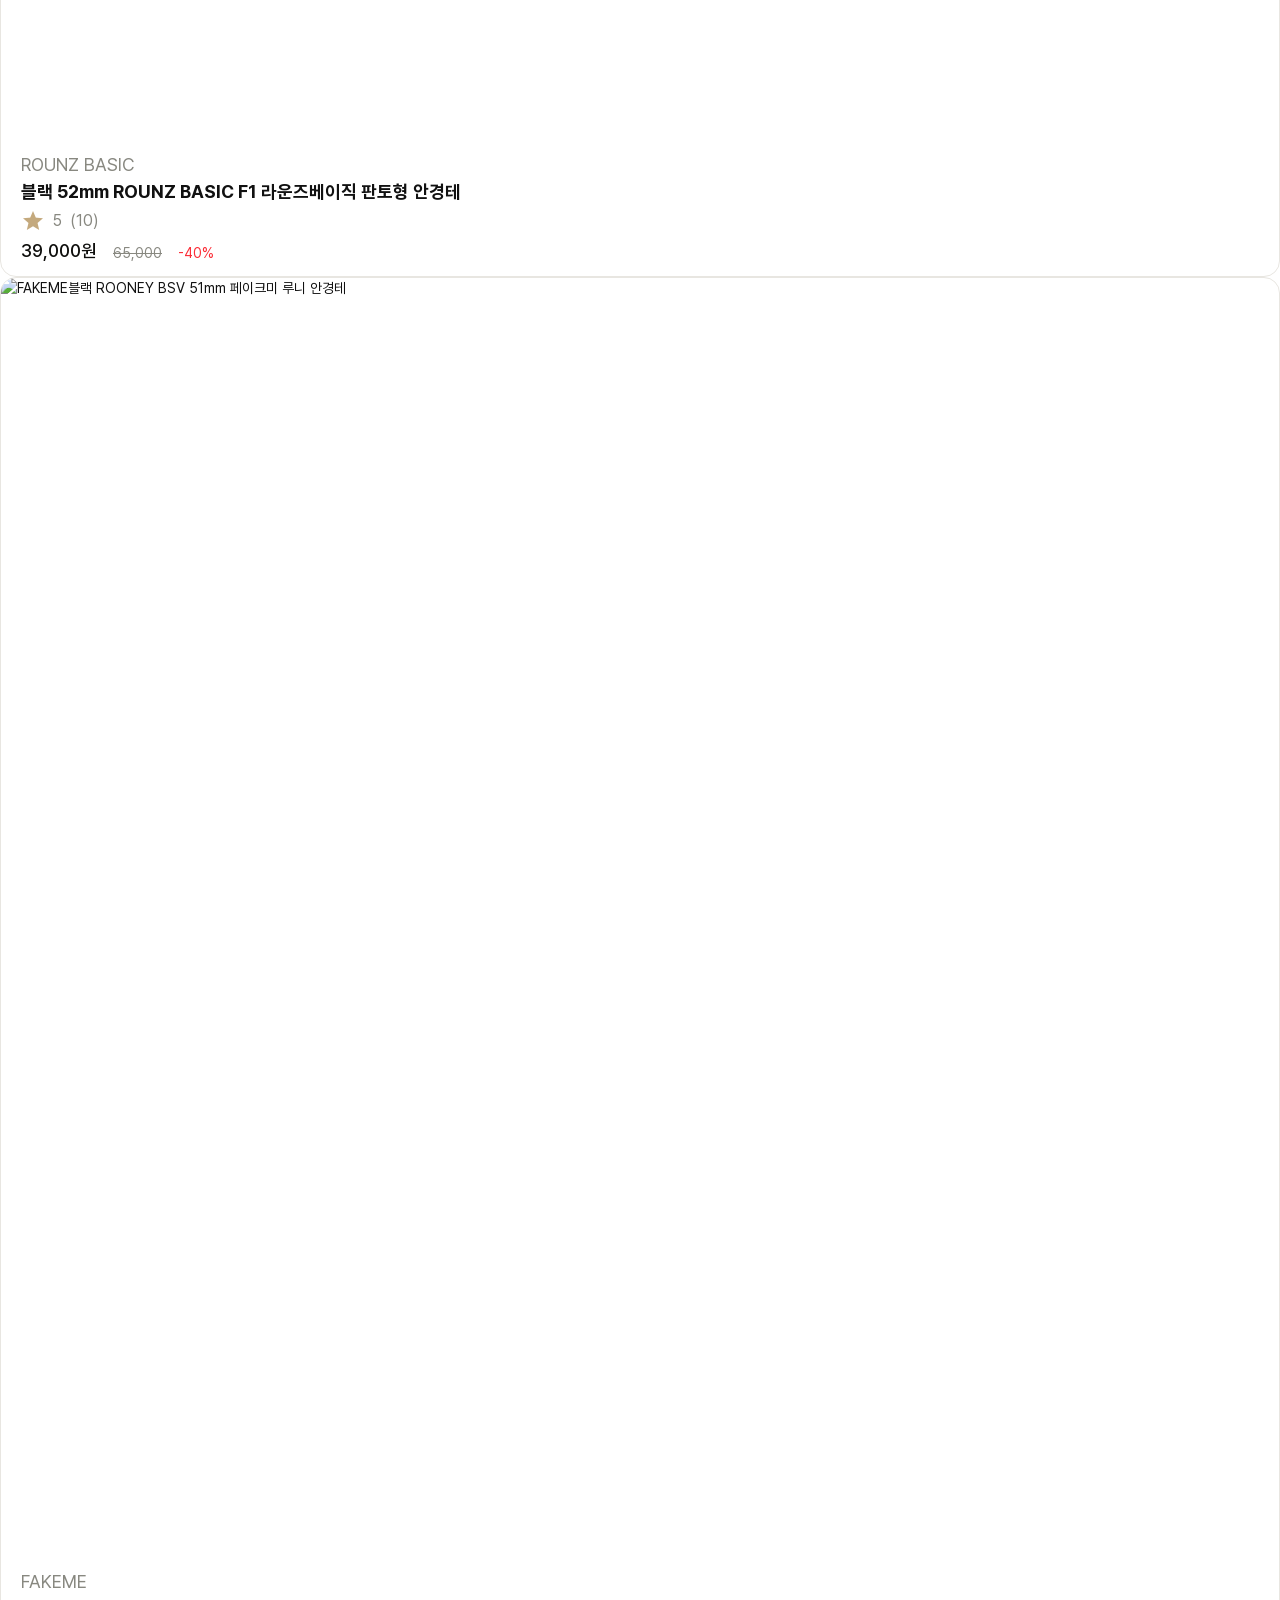
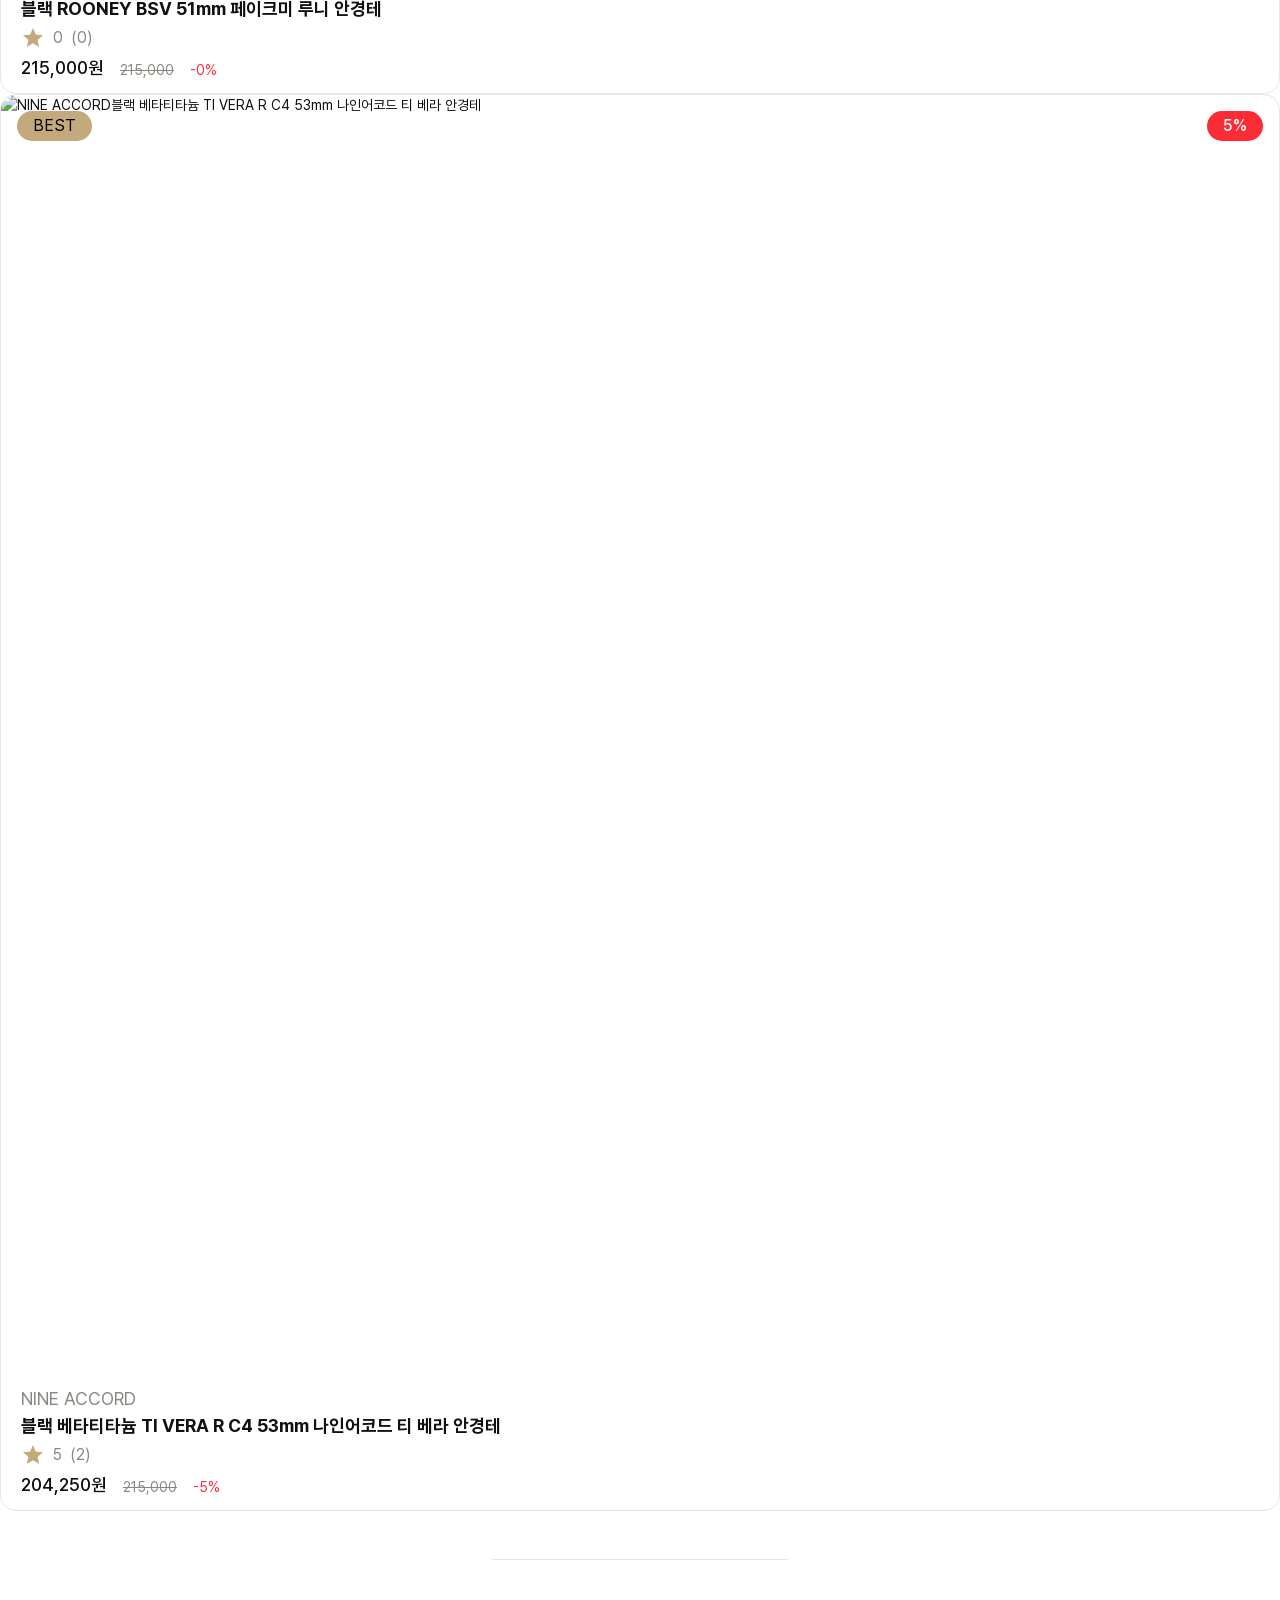
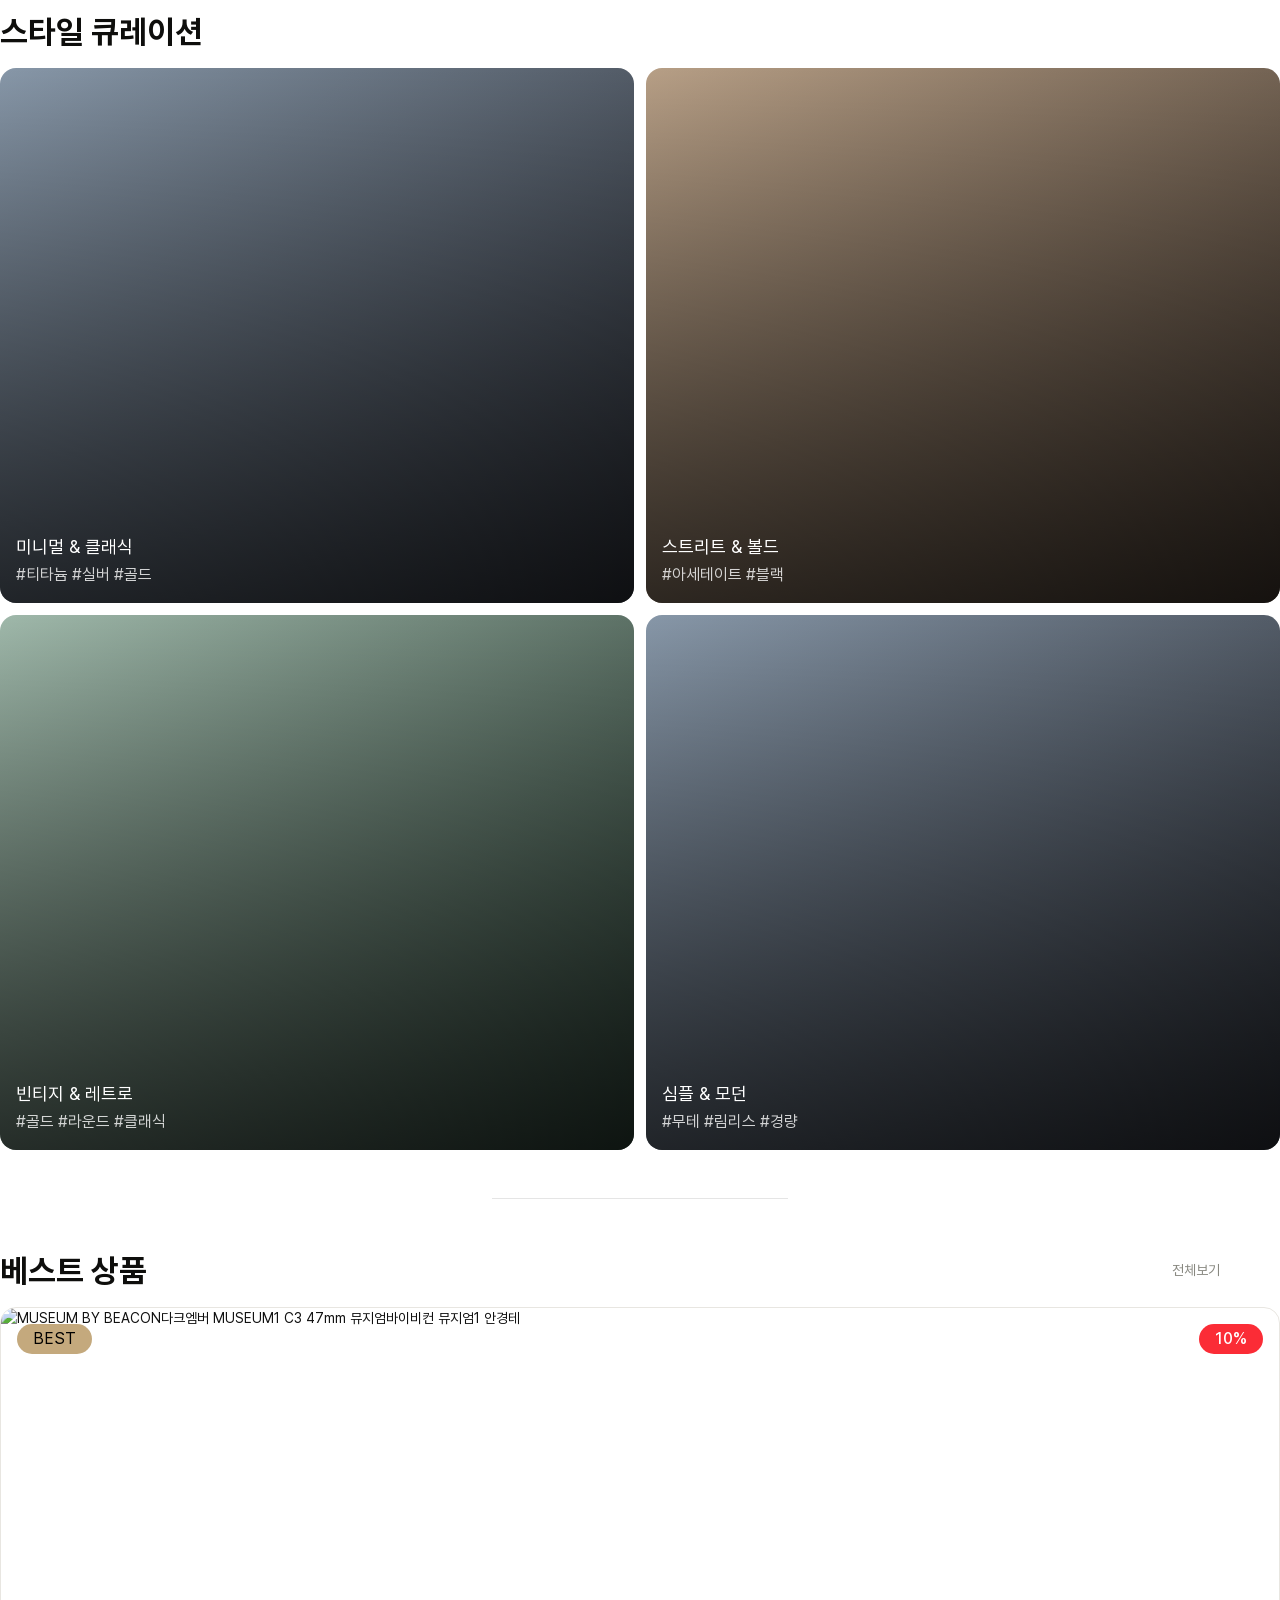
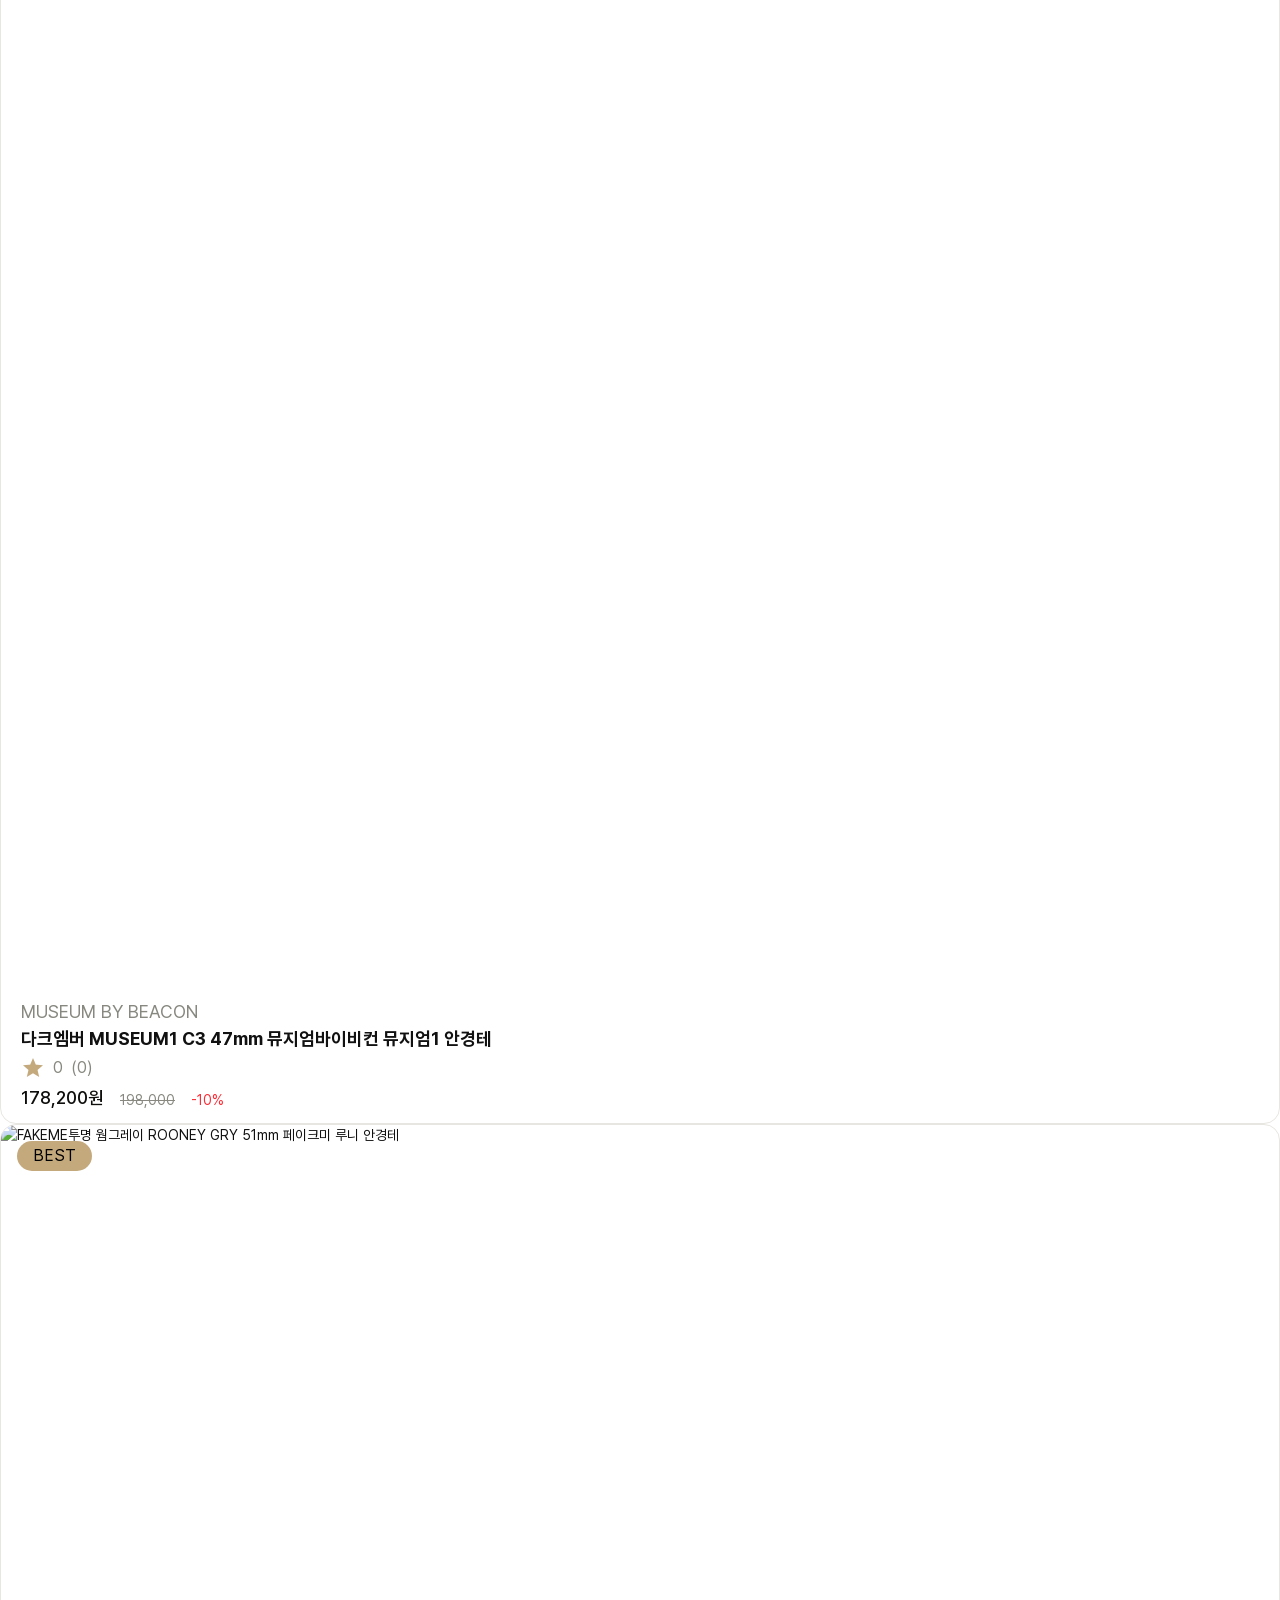
==== commit a69152b3: "feat: 모든 페이지 모달에  closedby="any" 추가, 상세 페이지 경로 수정" ====
--- a/index.html
+++ b/index.html
@@ -242,7 +242,9 @@
           </div>
           <div class="brand-grid">
             <a class="brand-link" href="product-list.html?brand=carin">CARIN</a>
-            <a class="brand-link" href="product-list.html?brand=gentle-monster">GENTLE <br class="mobile-break" />MONSTER</a>
+            <a class="brand-link" href="product-list.html?brand=gentle-monster"
+              >GENTLE <br class="mobile-break" />MONSTER</a
+            >
             <a class="brand-link" href="product-list.html?brand=lindberg">LINDBERG</a>
             <a class="brand-link" href="product-list.html?brand=ray-ban">RAY-BAN</a>
             <a class="brand-link" href="product-list.html?brand=mykita">MYKITA</a>
@@ -264,7 +266,9 @@
         <div class="inner cta-section__inner cta-inner">
           <article class="app-cta">
             <p class="section-kicker">✦ ai virtual fit</p>
-            <h2 id="app-download-title" class="app-cta-title">앱에서 가상으로 <br class="mobile-break" />착용해보세요</h2>
+            <h2 id="app-download-title" class="app-cta-title">
+              앱에서 가상으로 <br class="mobile-break" />착용해보세요
+            </h2>
             <p class="app-cta-description">
               스마트폰 카메라로 얼굴을 스캔하면 AI가 실시간으로 안경을 얼굴에 합성합니다.<br />
               구매 전 완벽한 착용감을 확인하세요.
@@ -366,7 +370,12 @@
     </button>
 
     <!-- 문의 폼 (모듈)-->
-    <dialog class="inquiry-dialog" id="inquiry-dialog" aria-labelledby="inquiry-title"></dialog>
+    <dialog
+      class="inquiry-dialog"
+      id="inquiry-dialog"
+      aria-labelledby="inquiry-title"
+      closedby="any"
+    ></dialog>
 
     <dialog class="modal search-modal" id="search-modal" aria-label="검색">
       <form class="search-modal__form" role="search" aria-label="상품 검색">
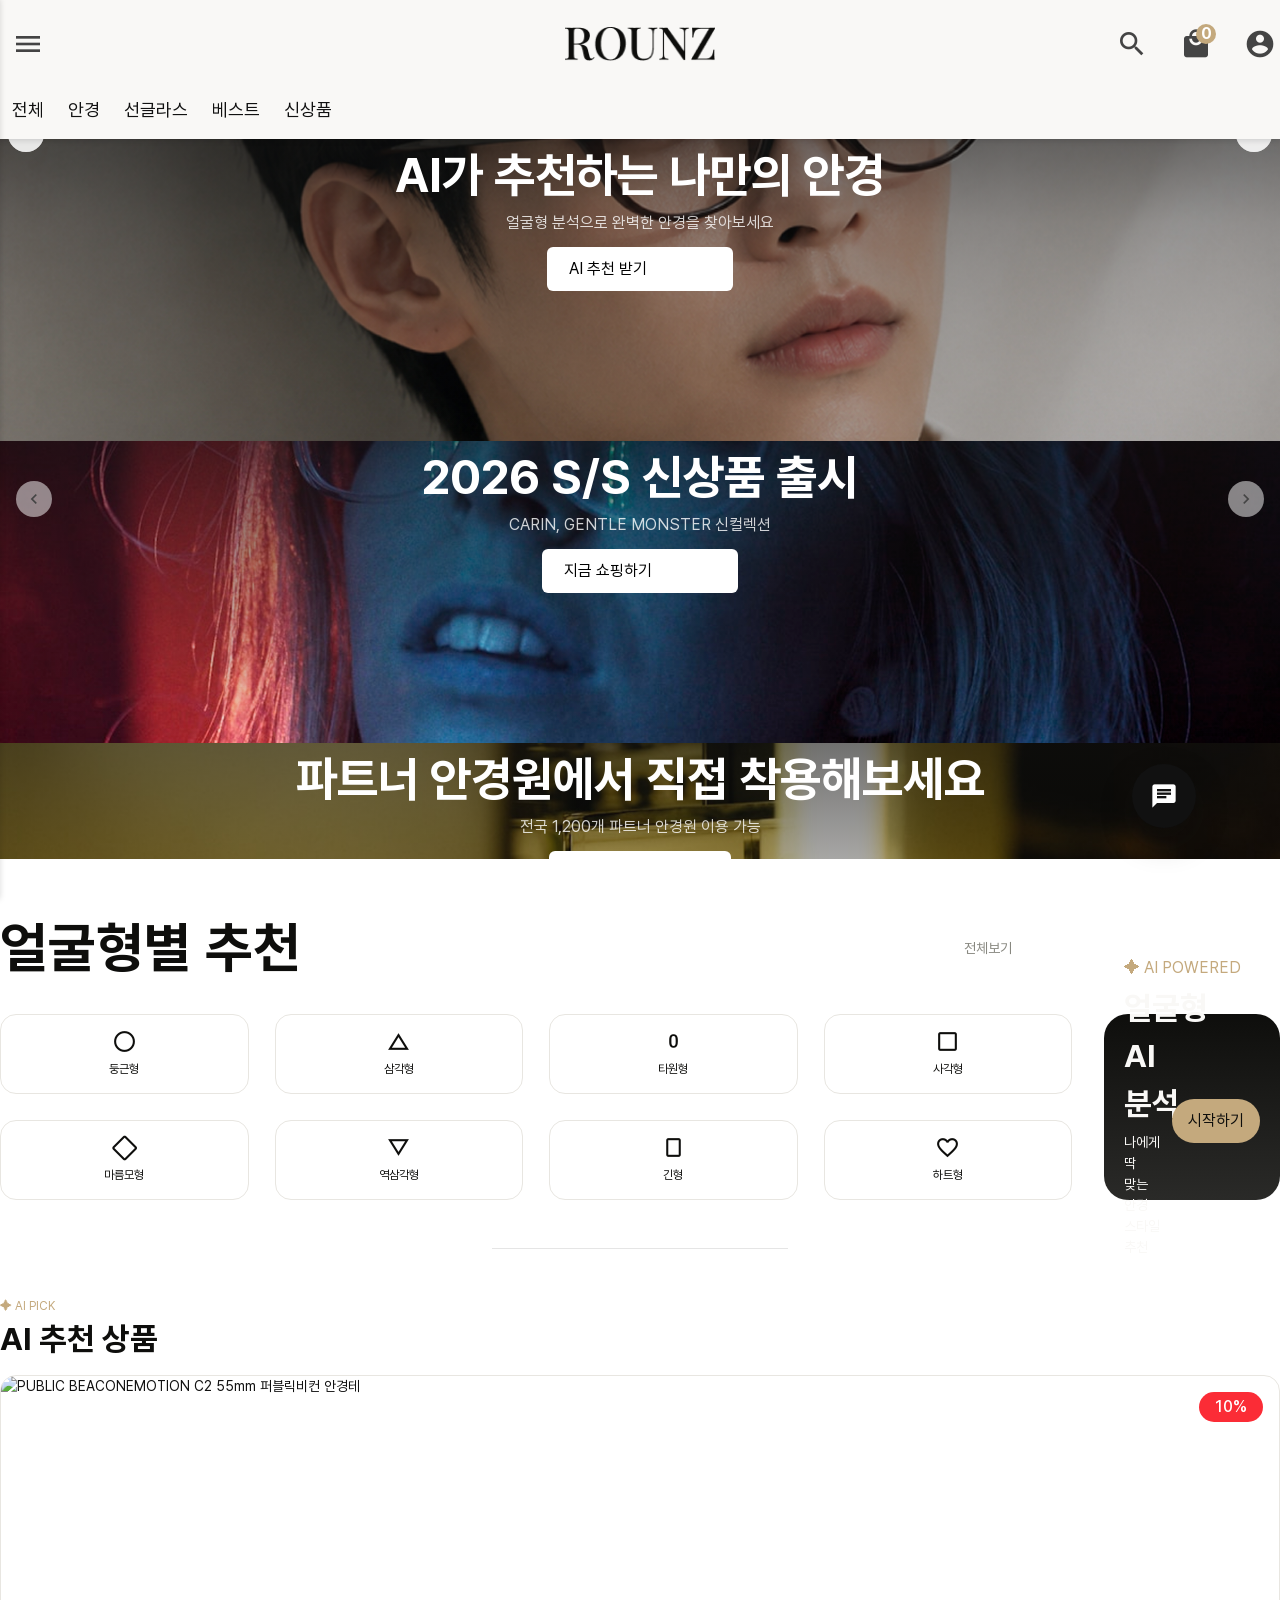
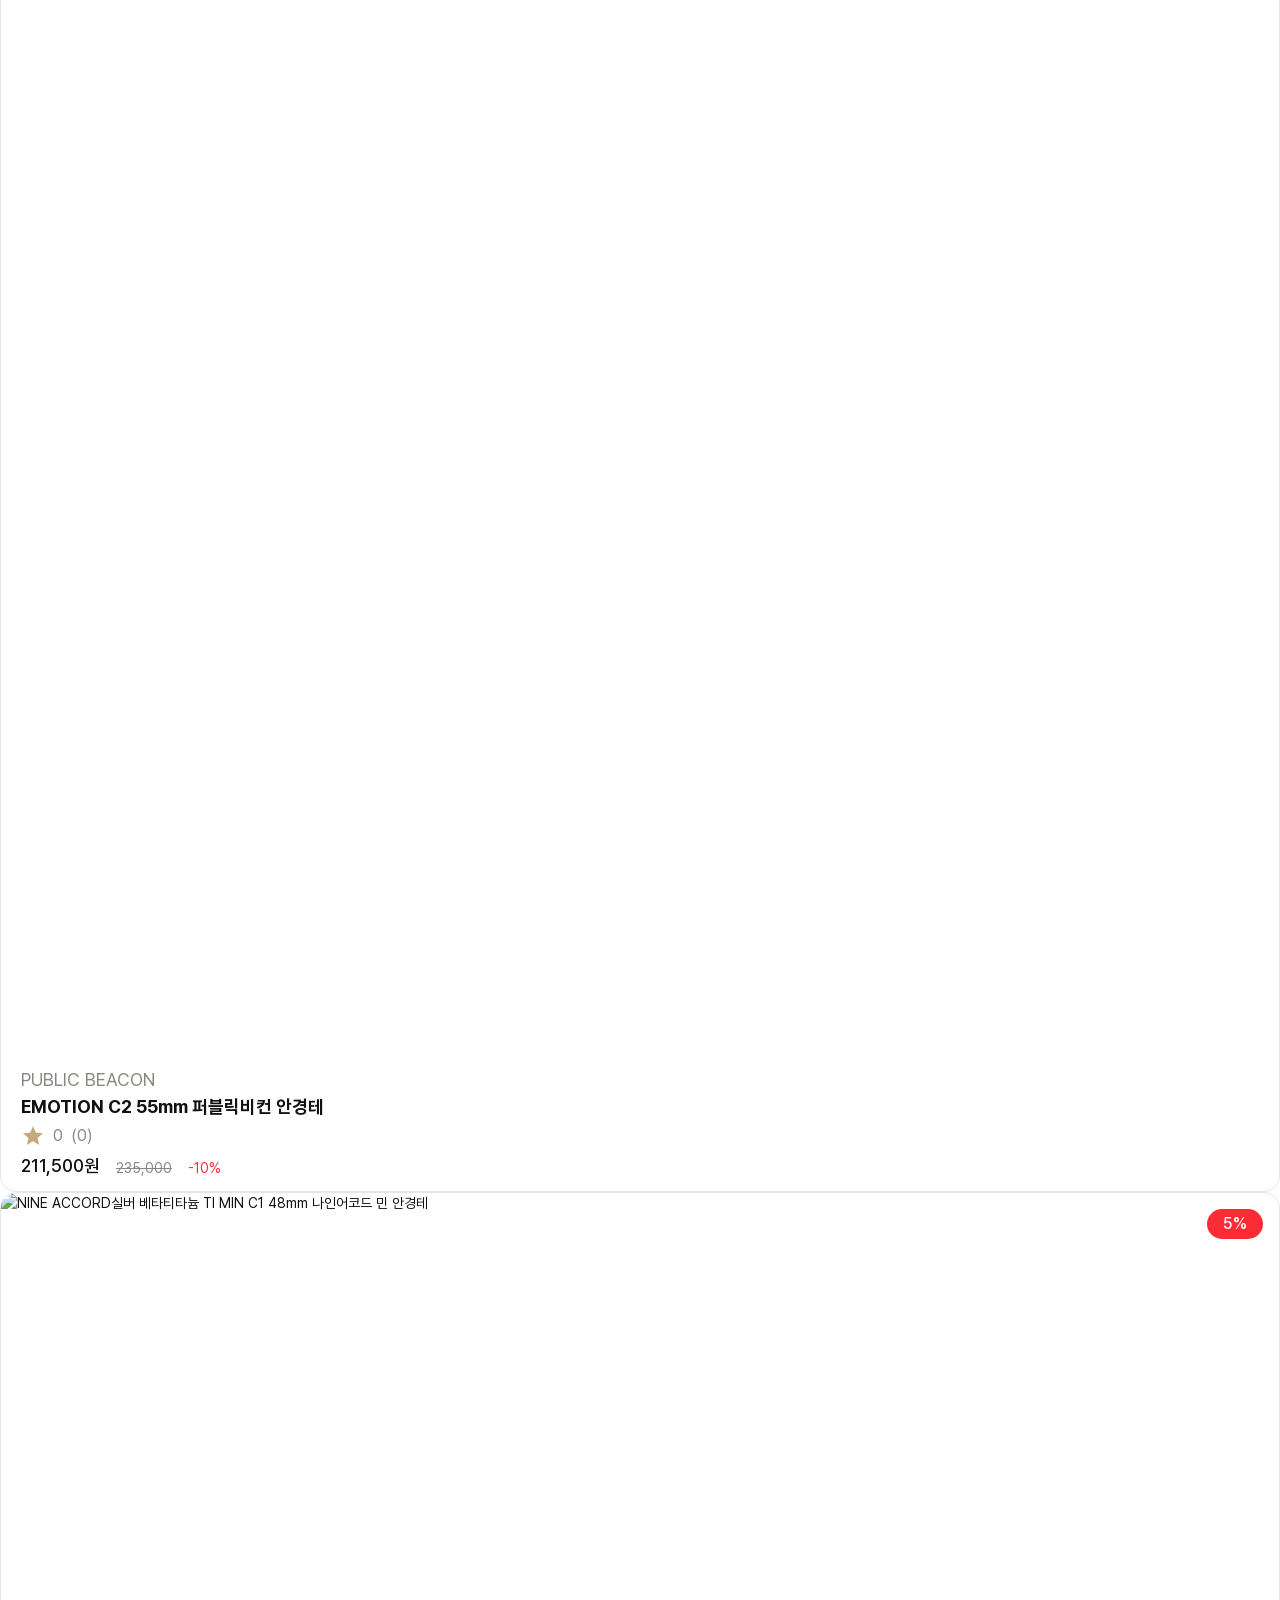
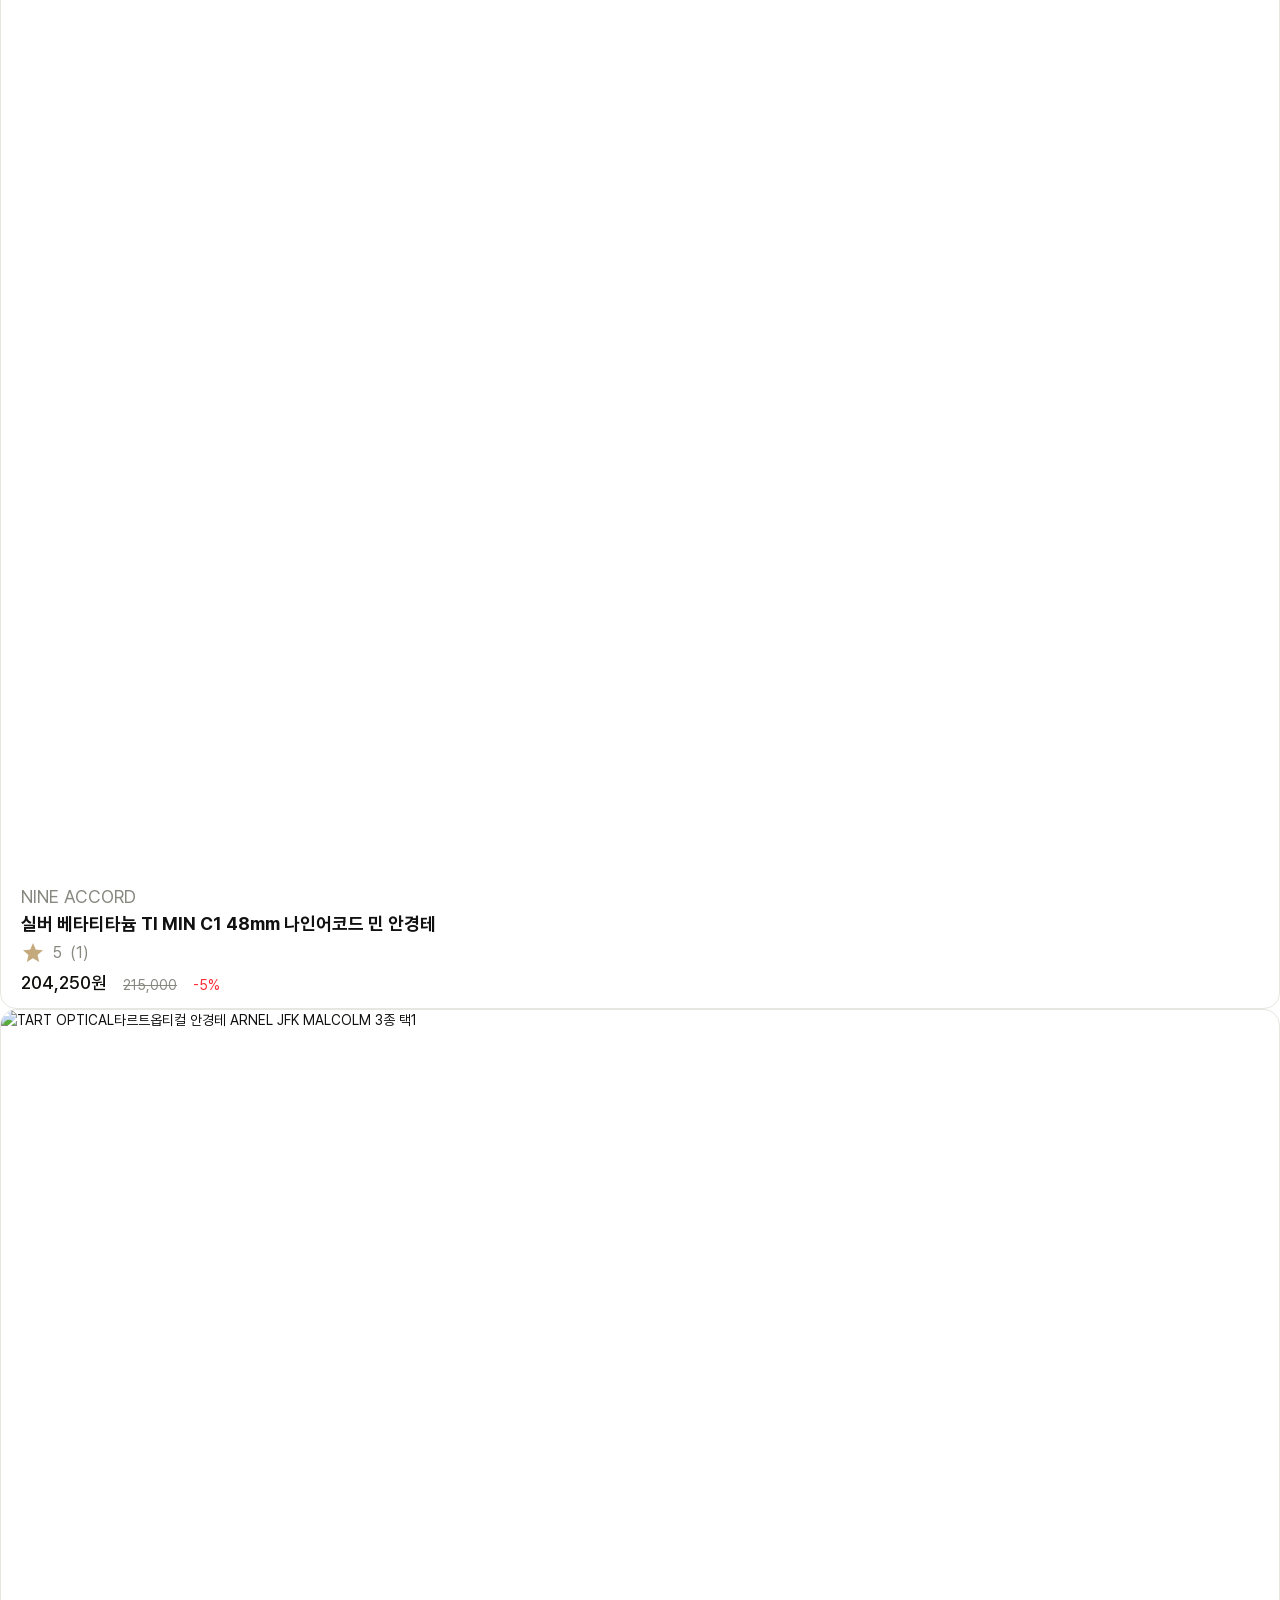
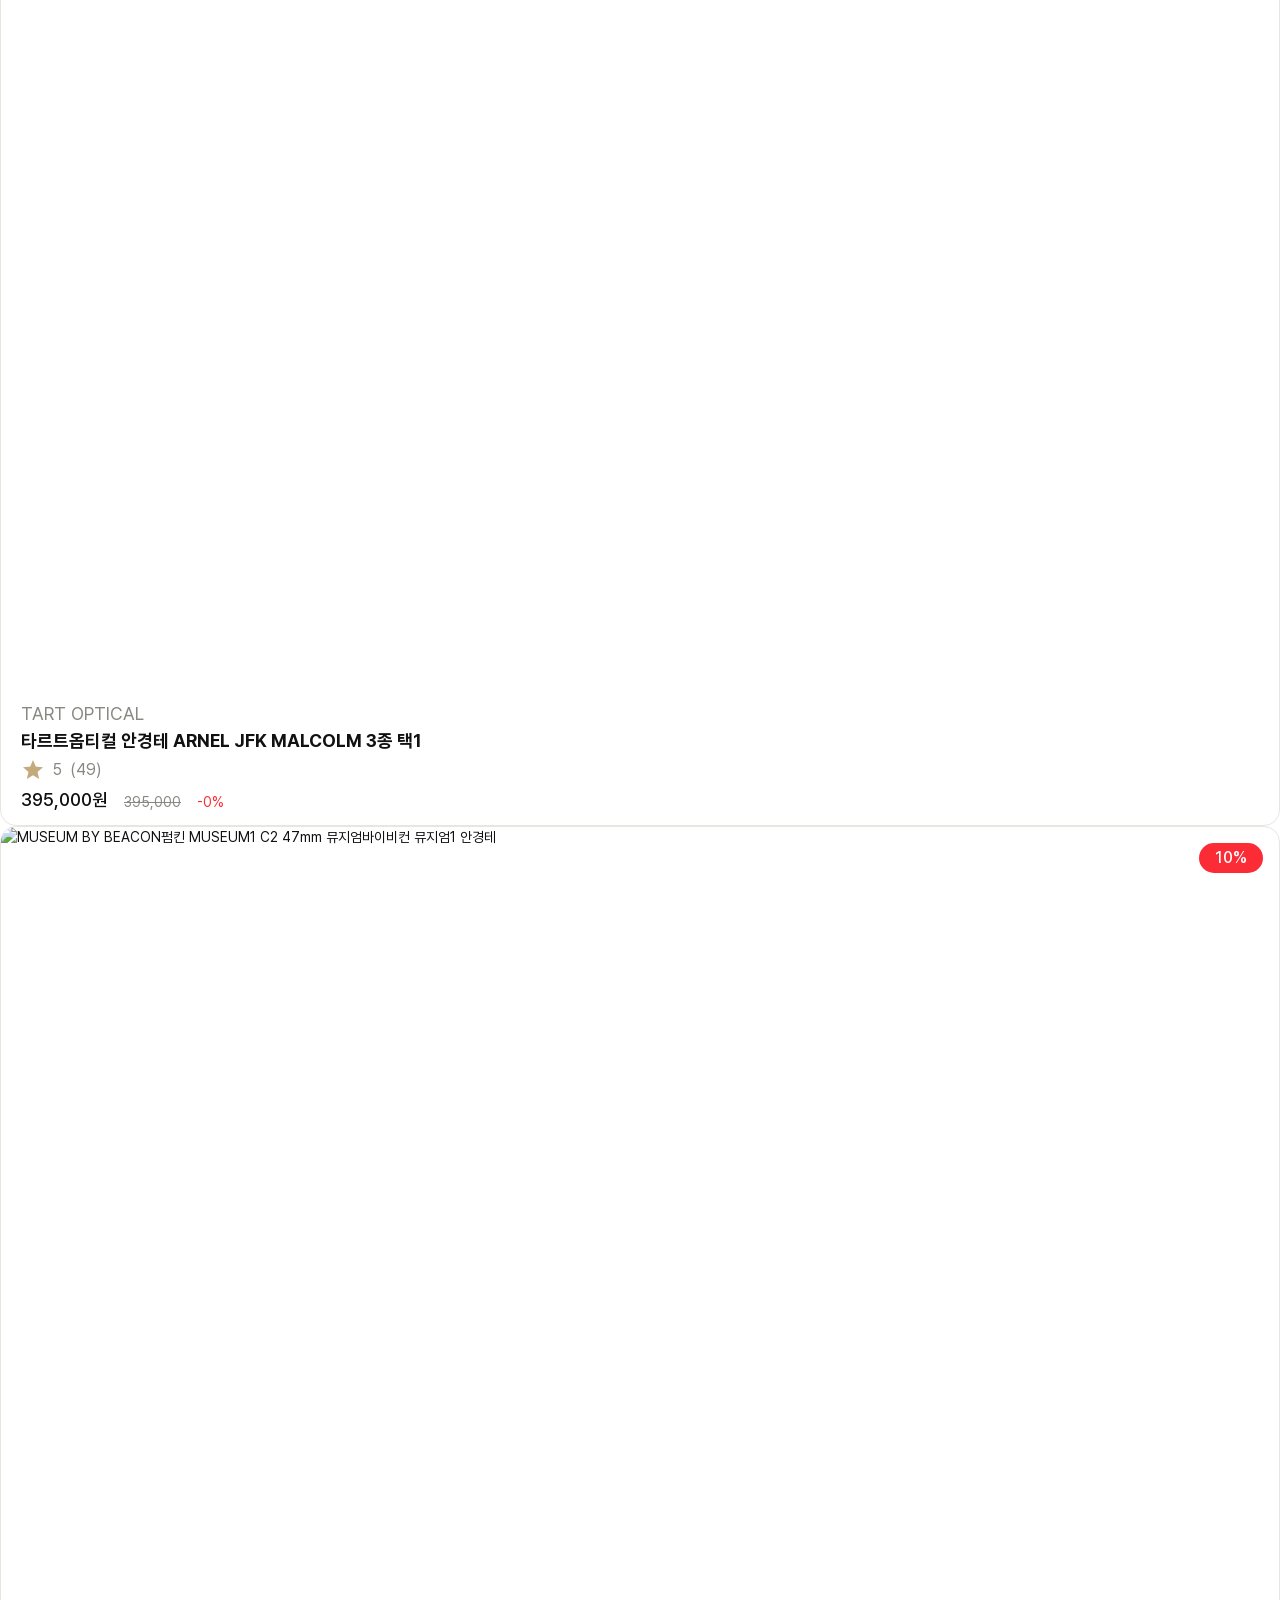
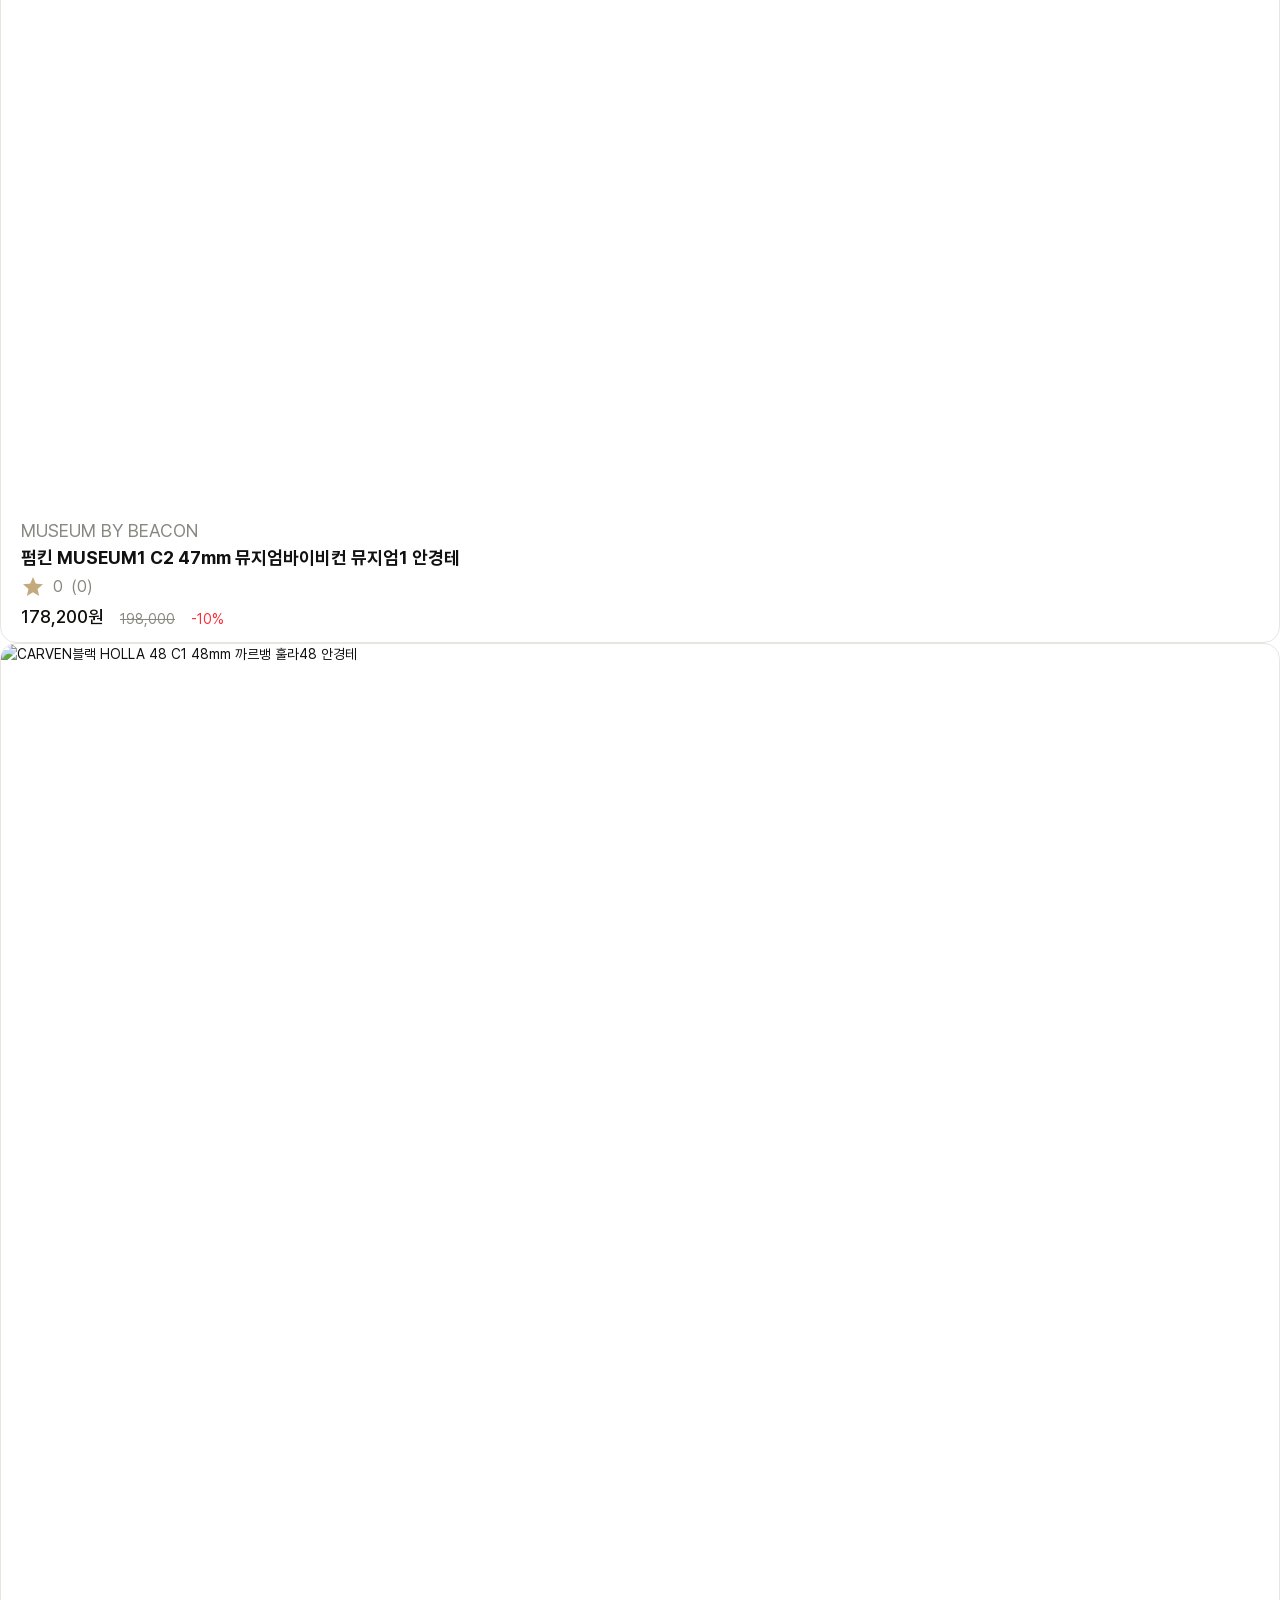
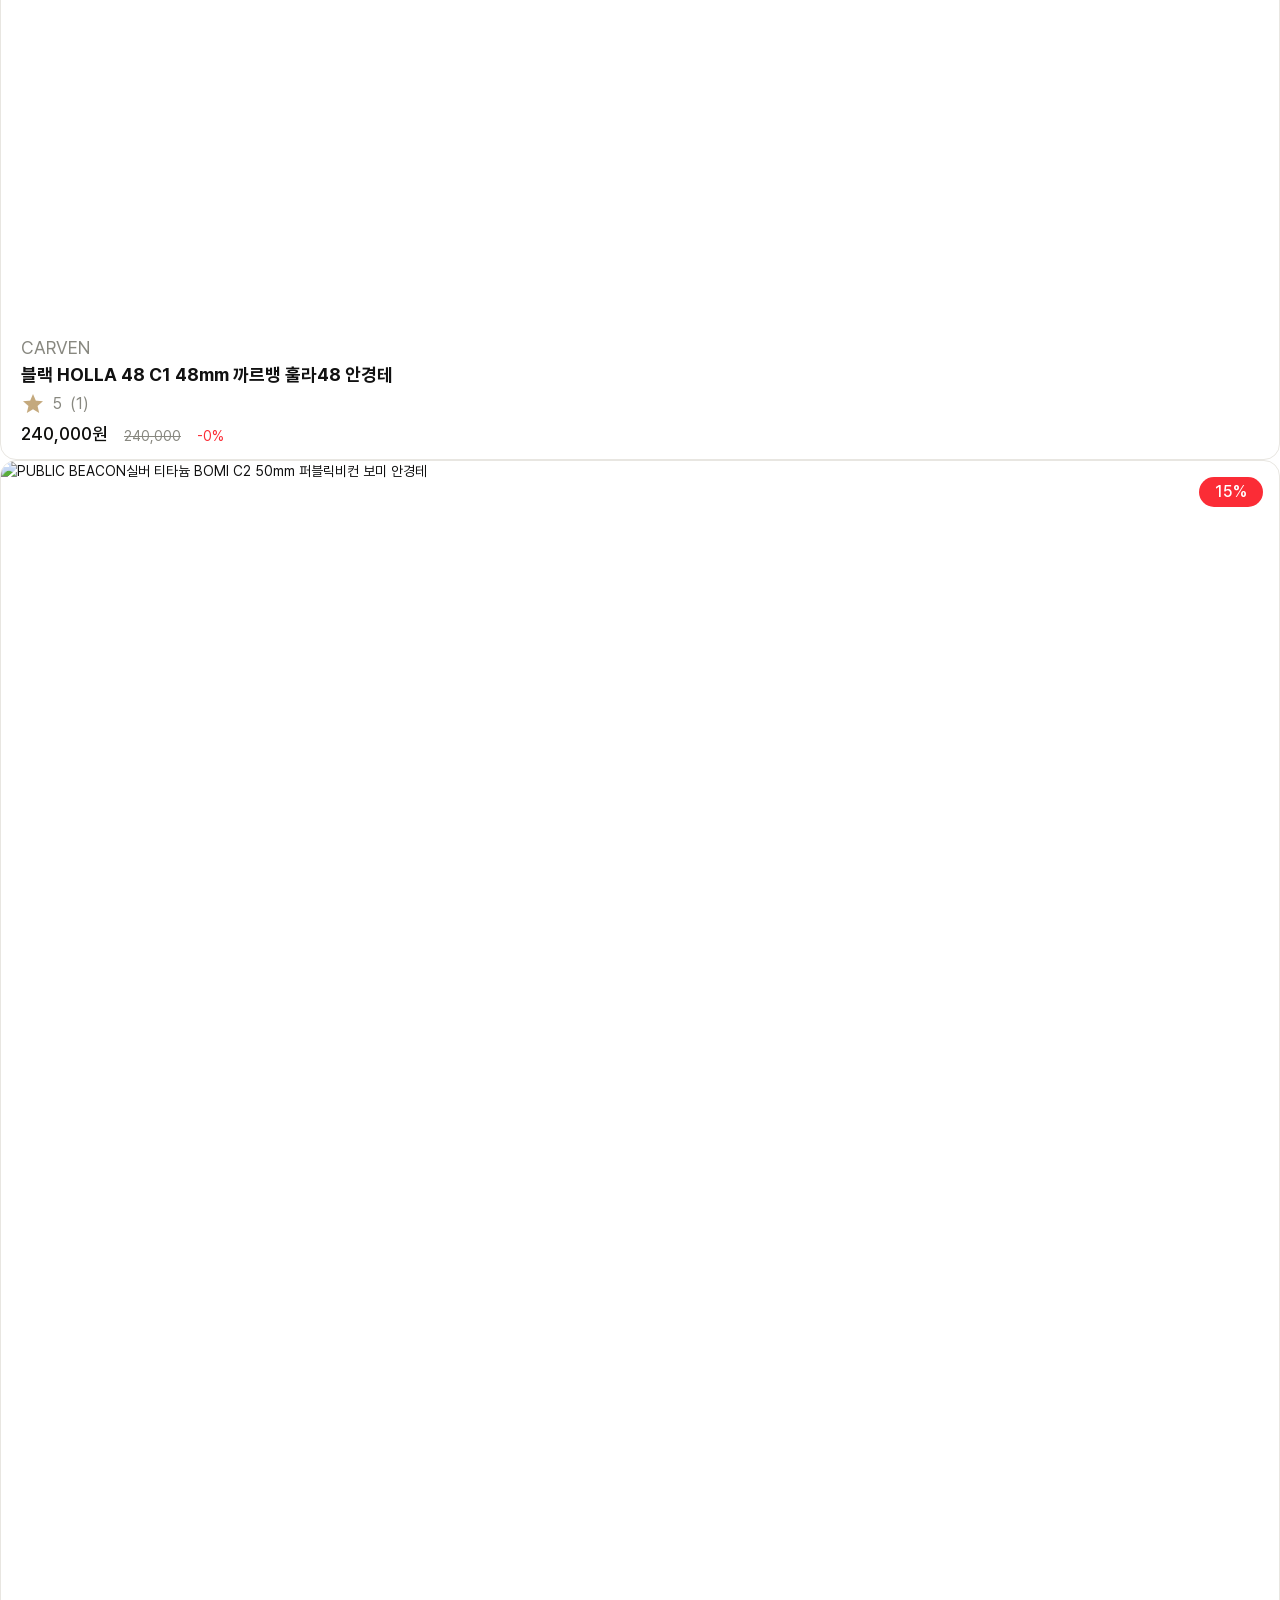
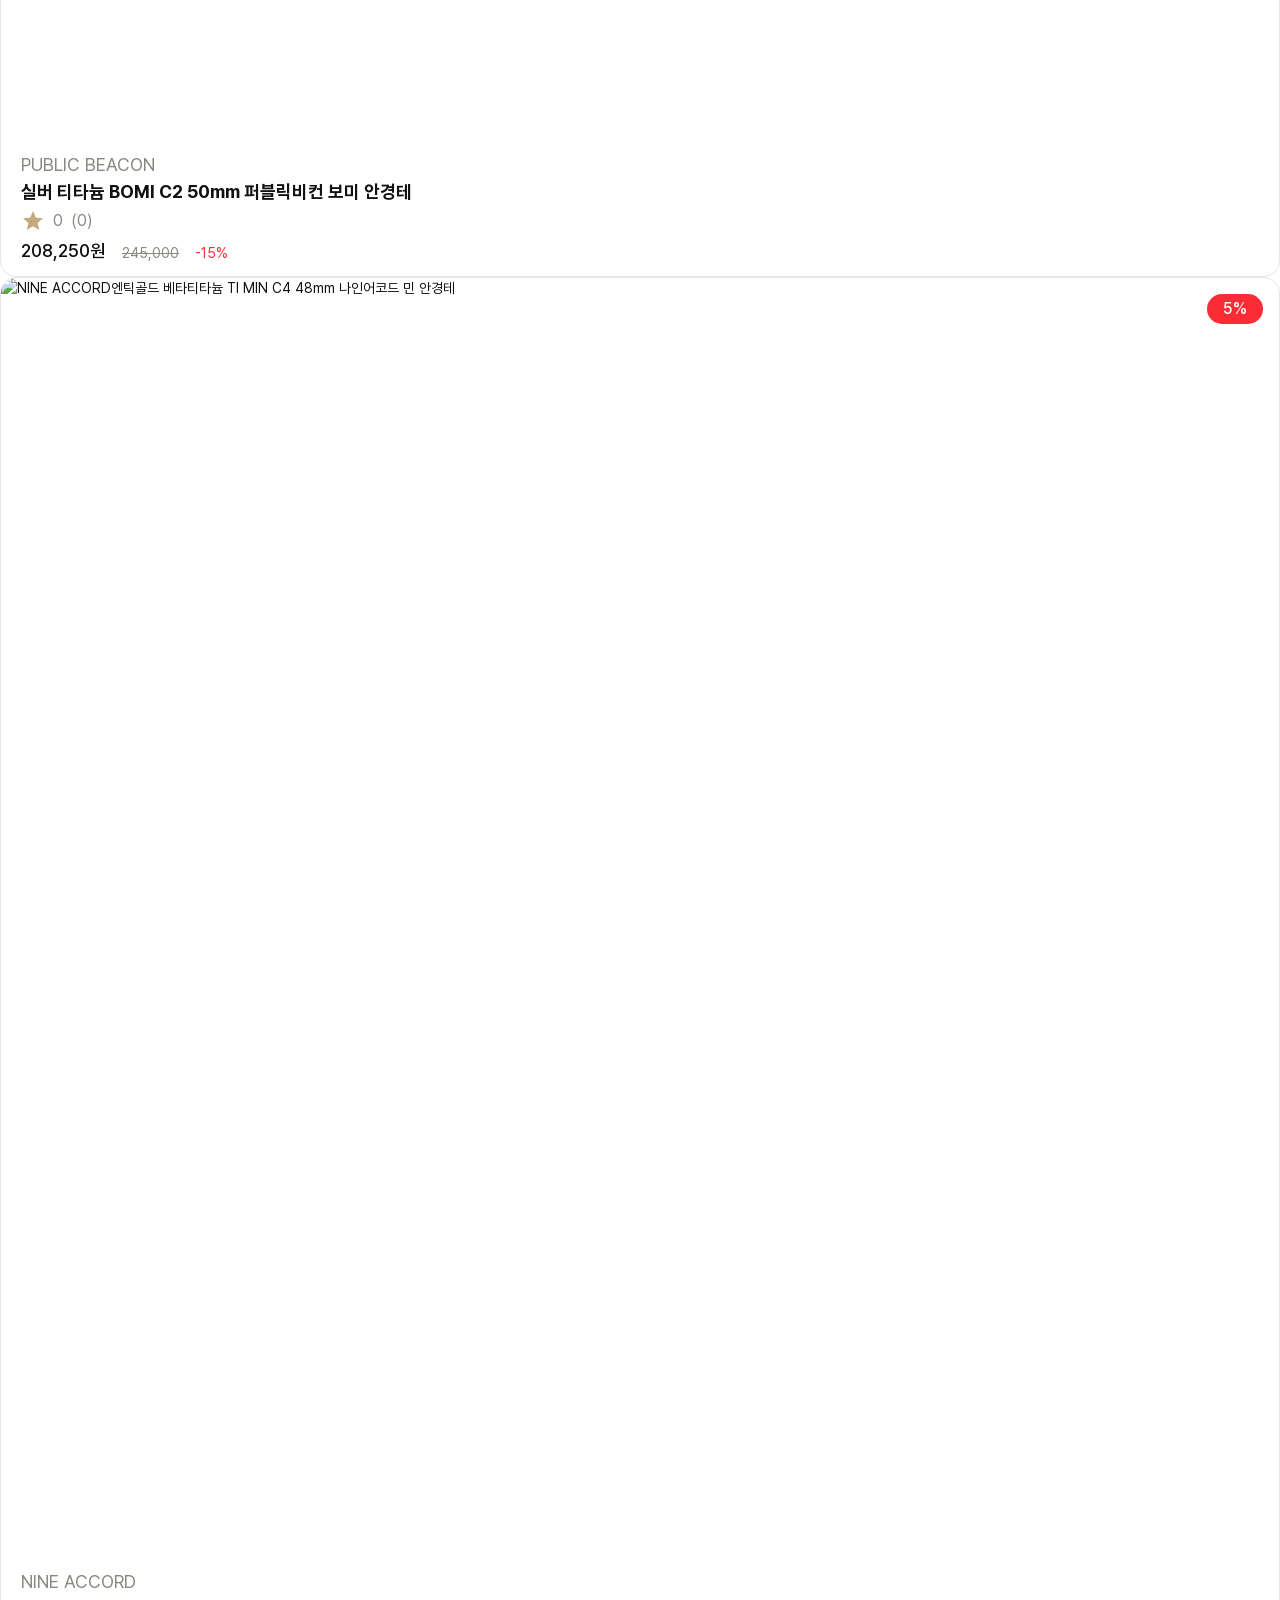
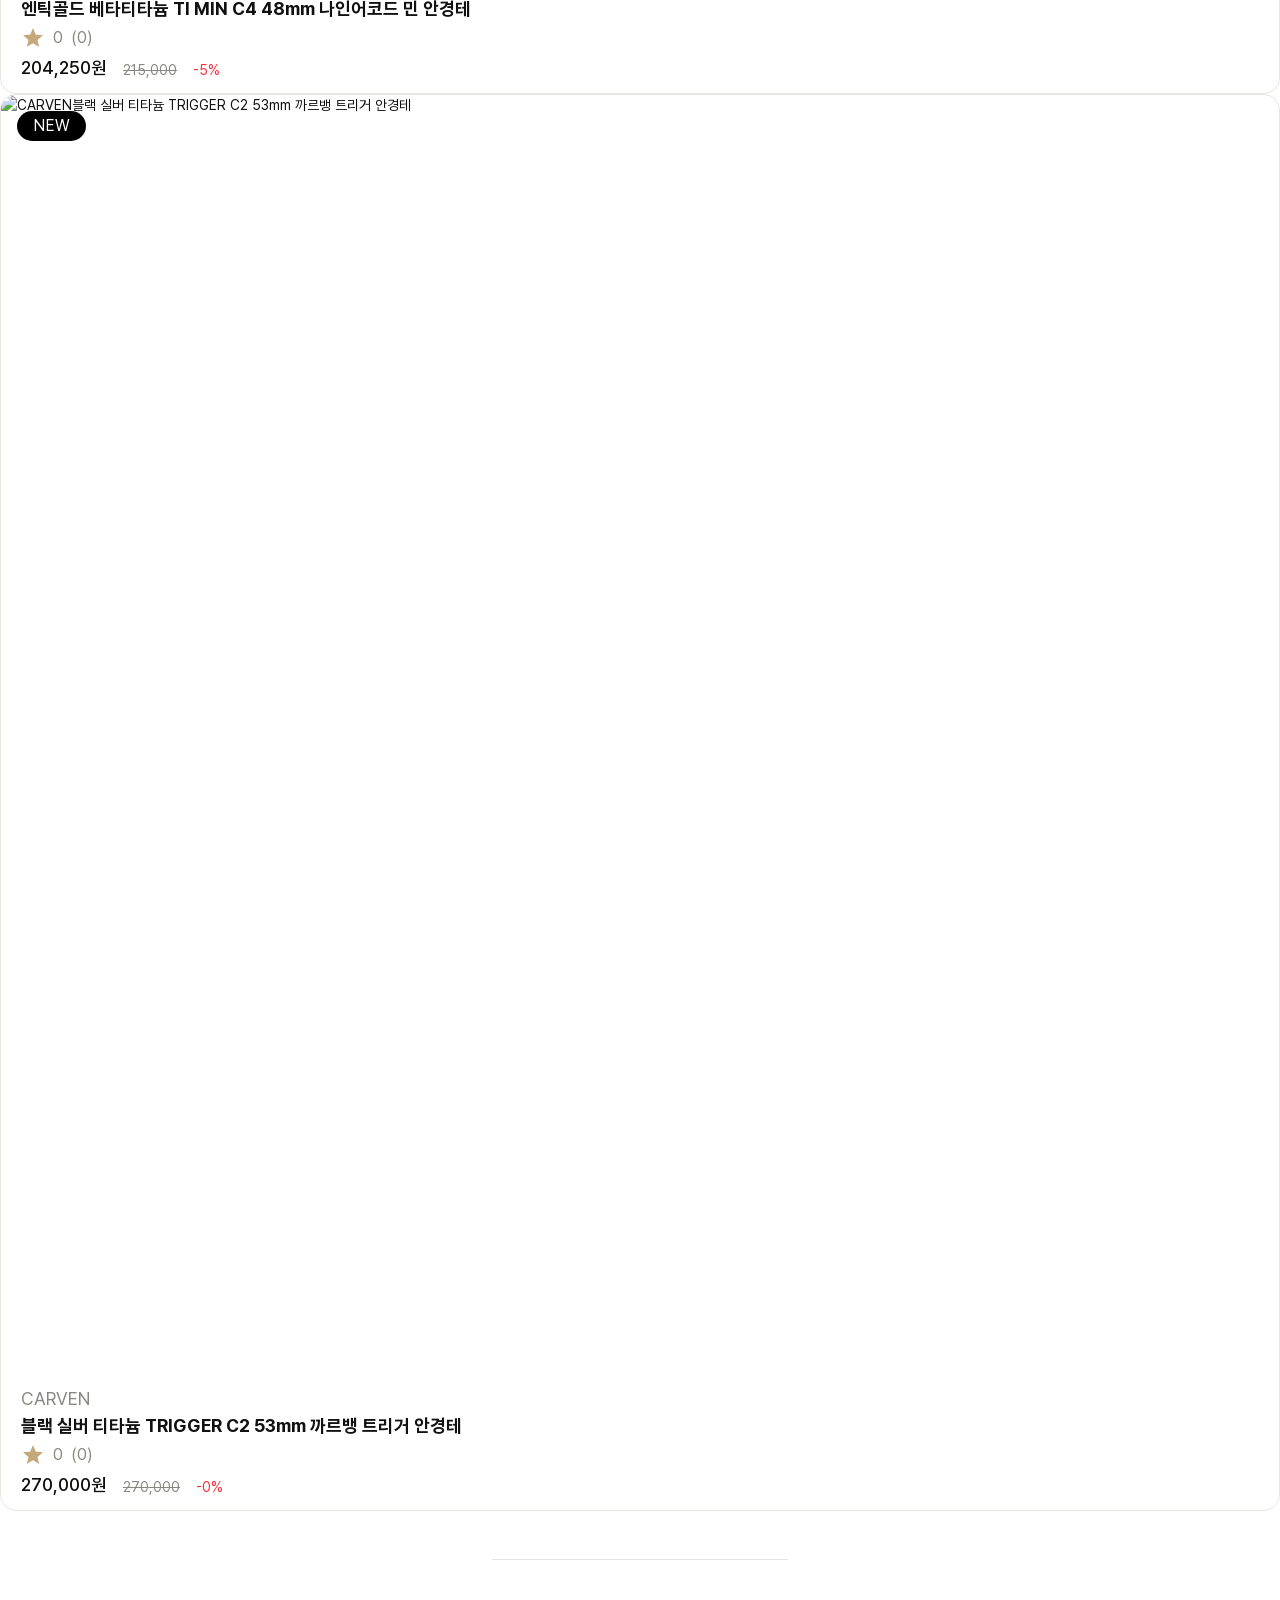
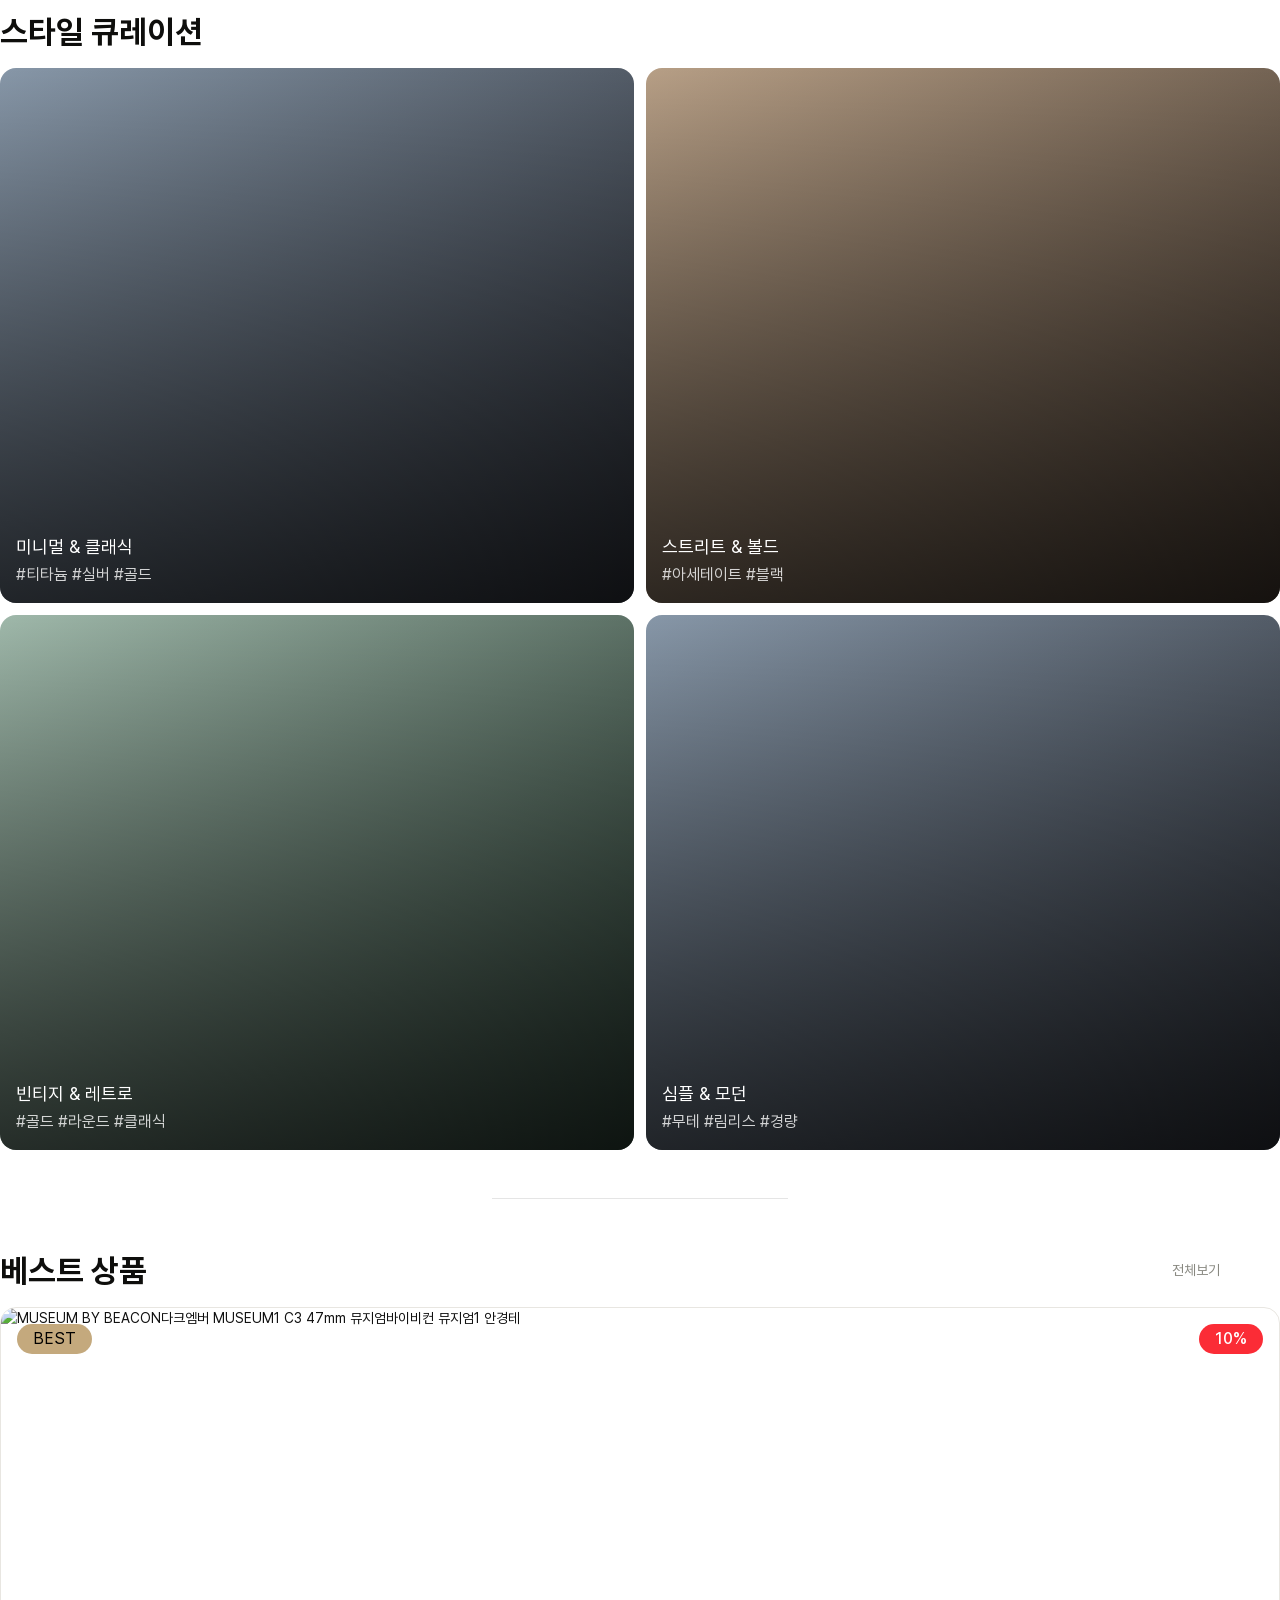
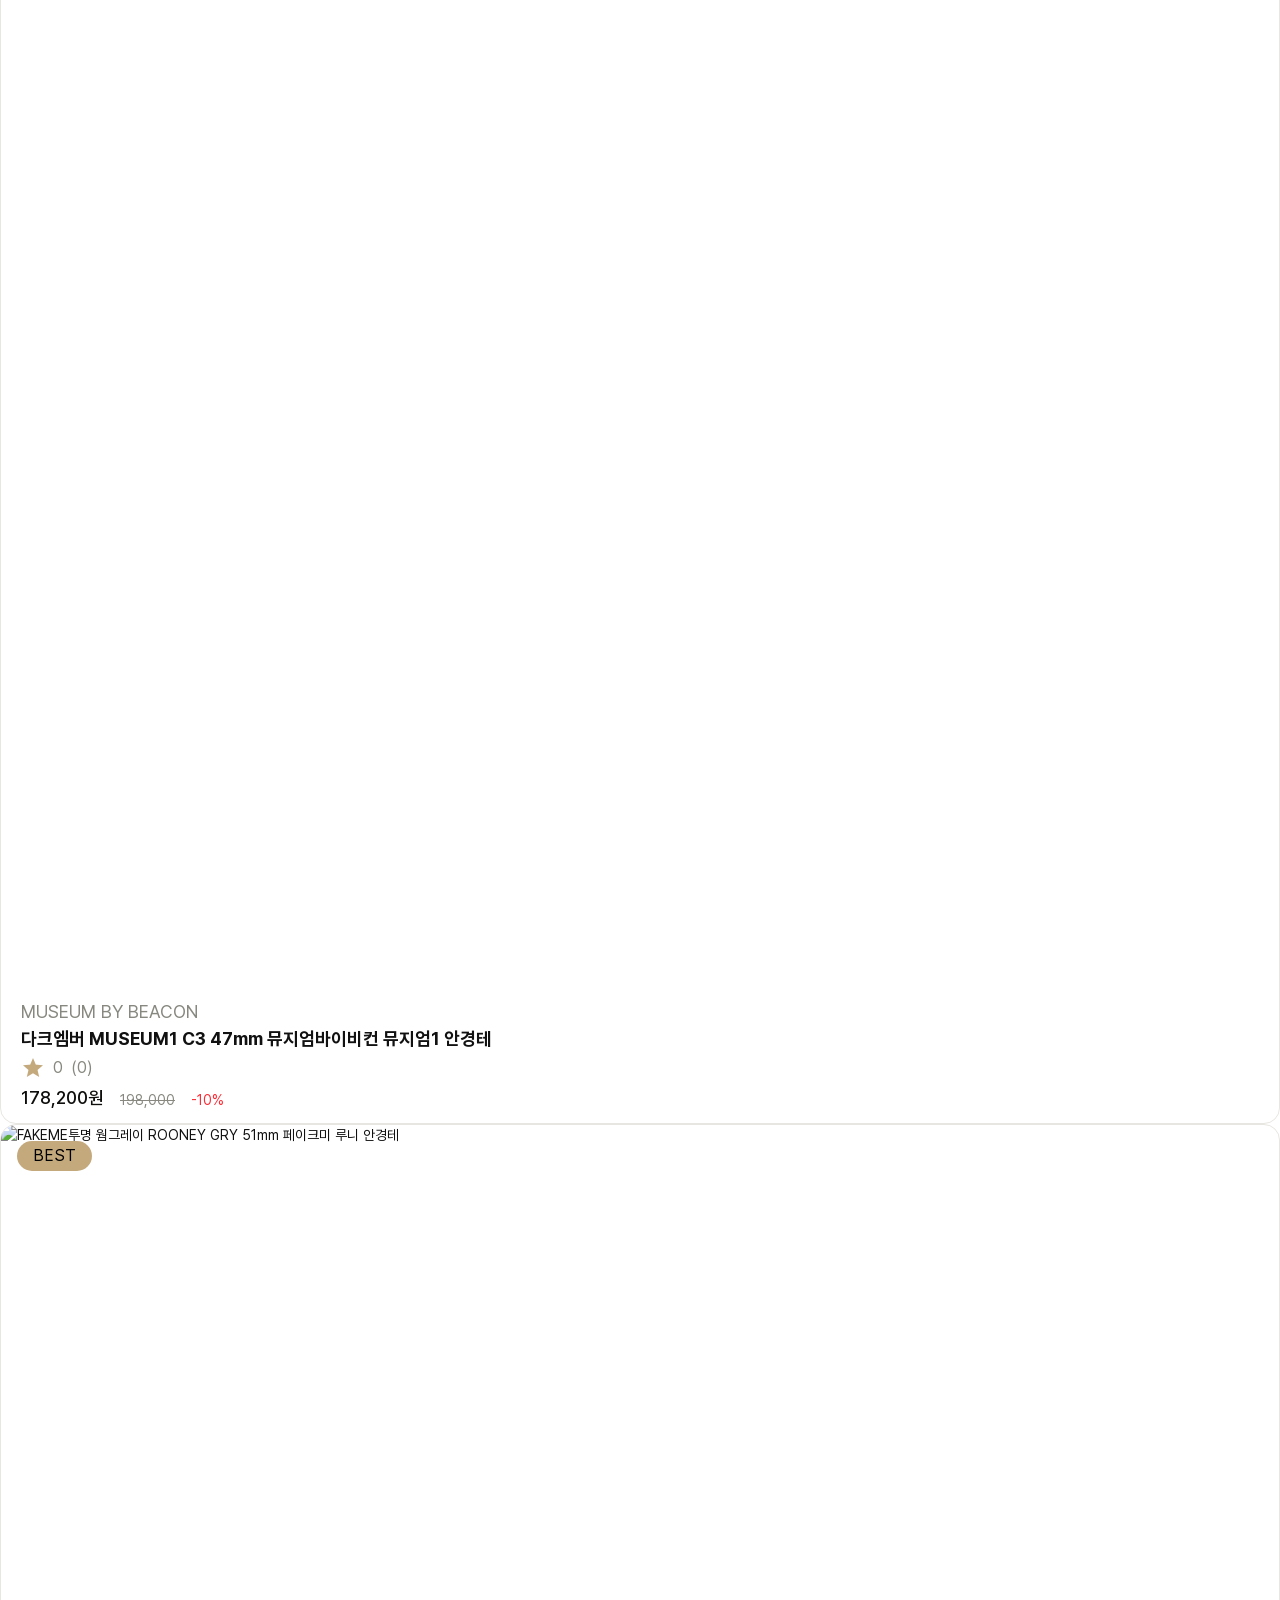
==== commit 5bf0be14: "fix: 필터 버그 수정" ====
--- a/index.html
+++ b/index.html
@@ -175,19 +175,19 @@
             <h2 id="curation-title">스타일 큐레이션</h2>
           </div>
           <div class="curation-grid">
-            <a class="curation-card" href="product-list.html?style=minimal">
+            <a class="curation-card" href="product-list.html?shapes=Browline,imless">
               <strong class="curation-title">미니멀 &amp; 클래식</strong>
               <p class="curation-tags">#티타늄 #실버 #골드</p>
             </a>
-            <a class="curation-card" href="product-list.html?style=bold">
+            <a class="curation-card" href="product-list.html?shapes=Goggle,Oval">
               <strong class="curation-title">스트리트 &amp; 볼드</strong>
               <p class="curation-tags">#아세테이트 #블랙</p>
             </a>
-            <a class="curation-card" href="product-list.html?style=vintage">
+            <a class="curation-card" href="product-list.html?brands=Ray-Ban">
               <strong class="curation-title">빈티지 &amp; 레트로</strong>
               <p class="curation-tags">#골드 #라운드 #클래식</p>
             </a>
-            <a class="curation-card" href="product-list.html?style=modern">
+            <a class="curation-card" href="product-list.html?shapes=Panto,Mixed,Round">
               <strong class="curation-title">심플 &amp; 모던</strong>
               <p class="curation-tags">#무테 #림리스 #경량</p>
             </a>
--- a/css/style.css
+++ b/css/style.css
@@ -1542,6 +1542,10 @@
 .keyword-pill:hover {
   color: rgb(14, 14, 12);
   border-color: rgb(14, 14, 12);
+}
+
+#inquiry-dialog {
+  position: fixed;
 }
 
 .product-filter-dialog {
@@ -3105,6 +3109,9 @@
   .index-page .brand-grid .brand-link .mobile-break {
     display: none;
   }
+  .index-page .video-placeholder {
+    min-height: 360px;
+  }
   .index-page .cta-section .cta-inner {
     gap: 48px;
   }
@@ -3257,6 +3264,9 @@
   }
   .index-page .app-cta .app-cta-description {
     font-size: 18px;
+  }
+  .index-page .video-placeholder {
+    min-height: 600px;
   }
   .index-page .partner-cta .partner-cta-title {
     font-size: 32px;
@@ -4954,6 +4964,9 @@
   padding: 32px 16px 0;
   border: 0;
   margin: 0;
+  -webkit-user-select: none;
+     -moz-user-select: none;
+          user-select: none;
 }
 .signup-page .signup-basic-step {
   display: flex;
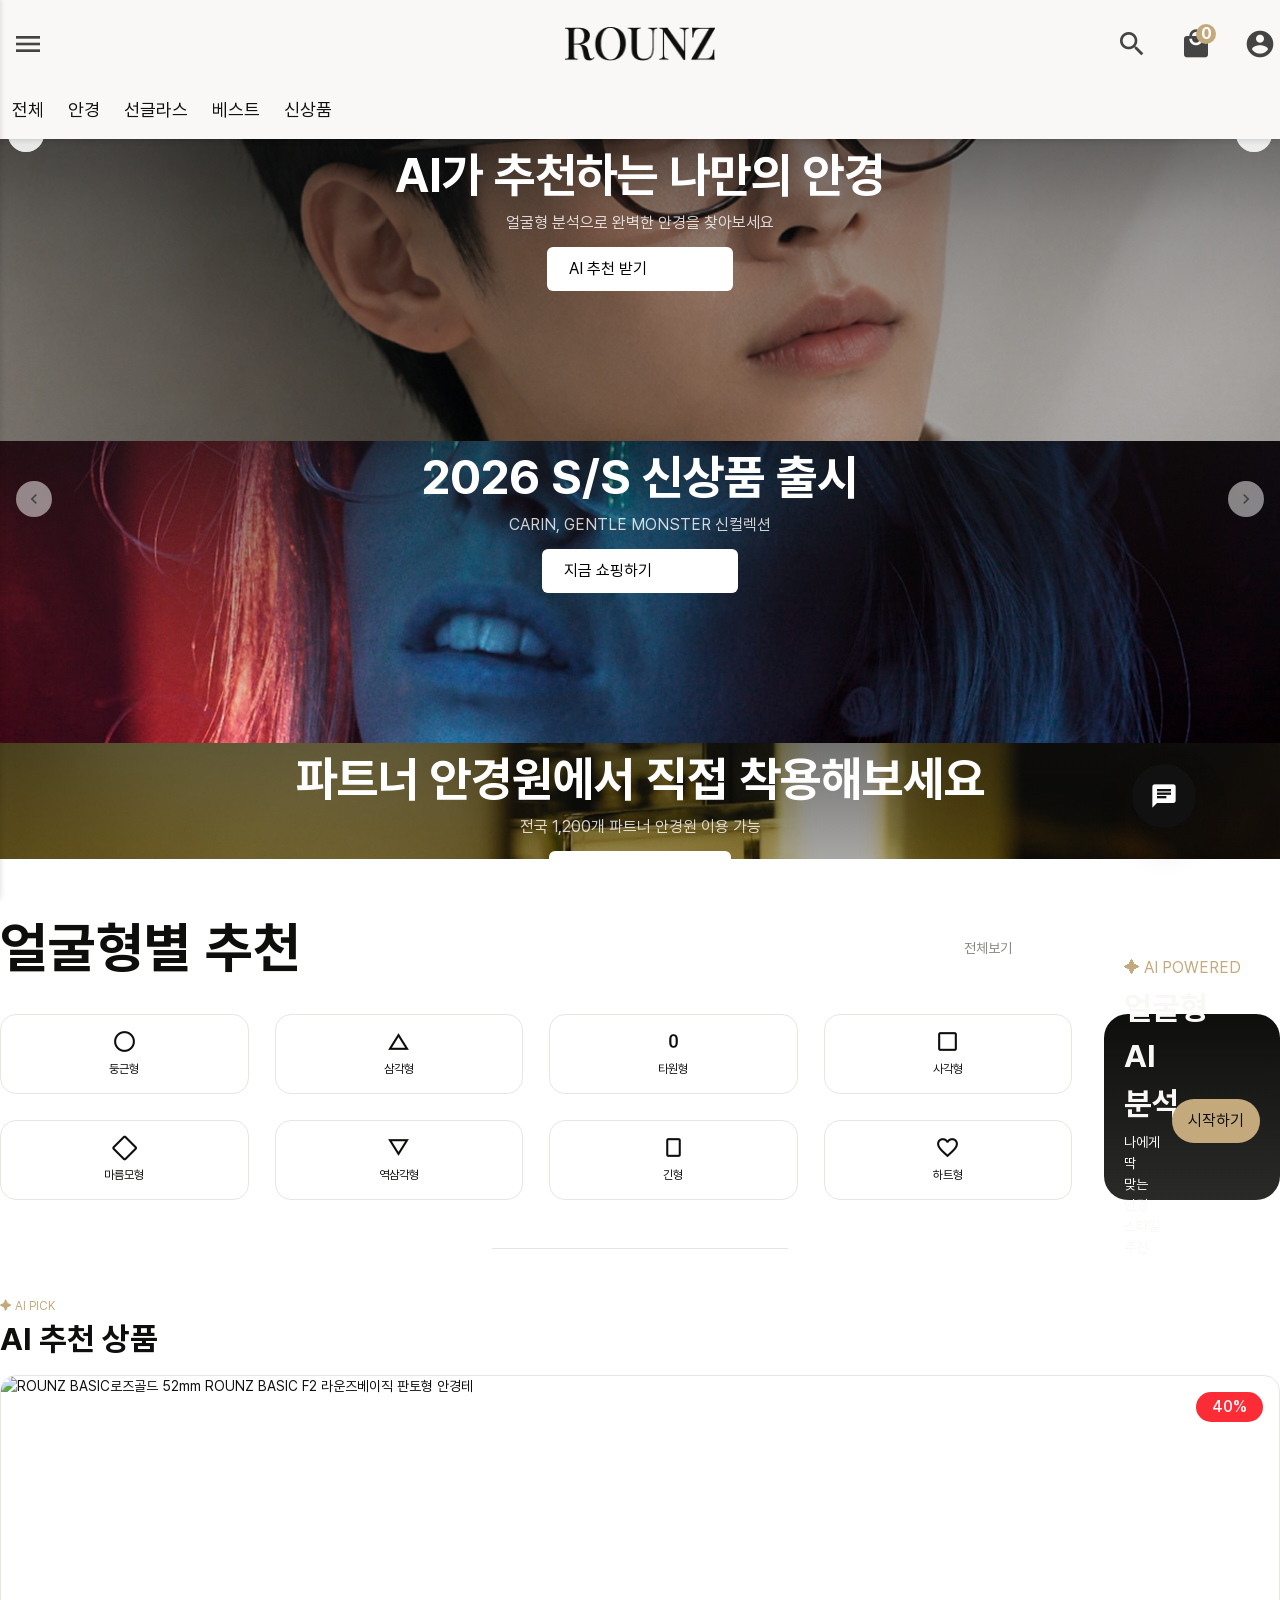
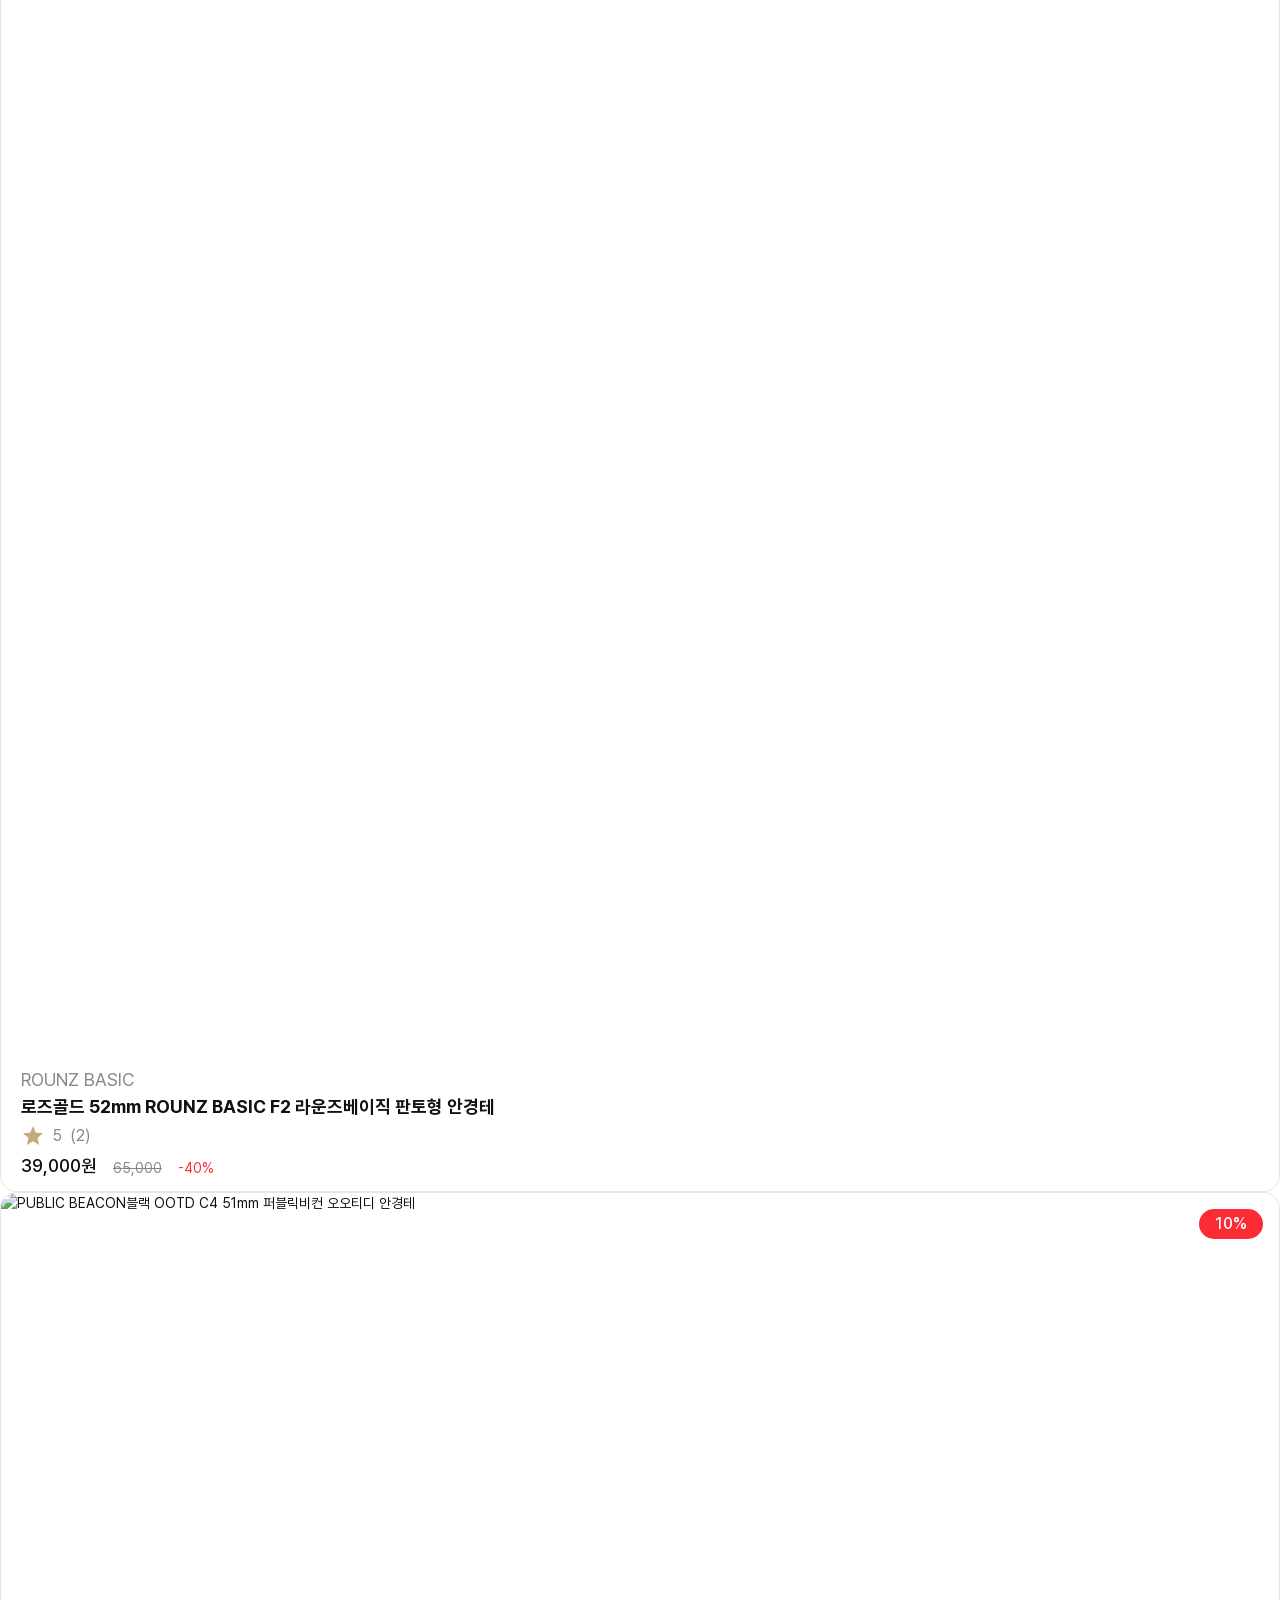
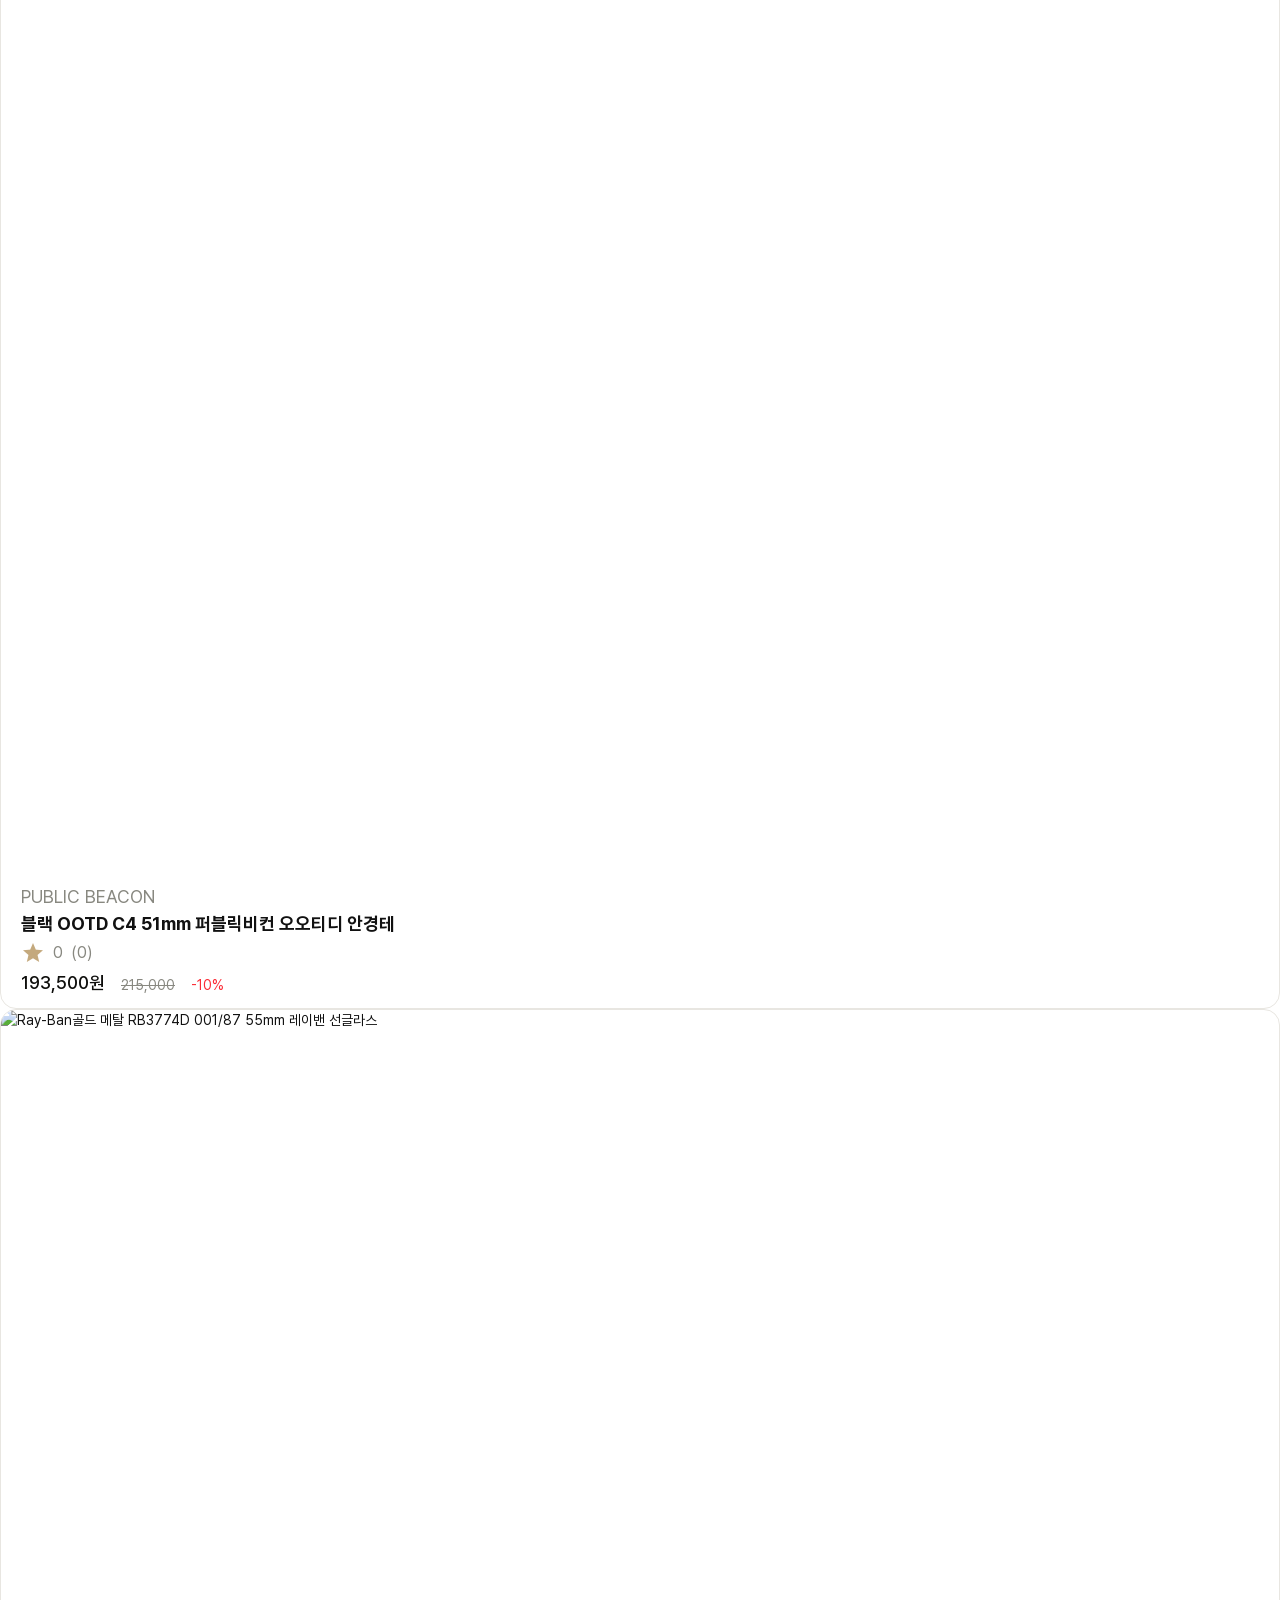
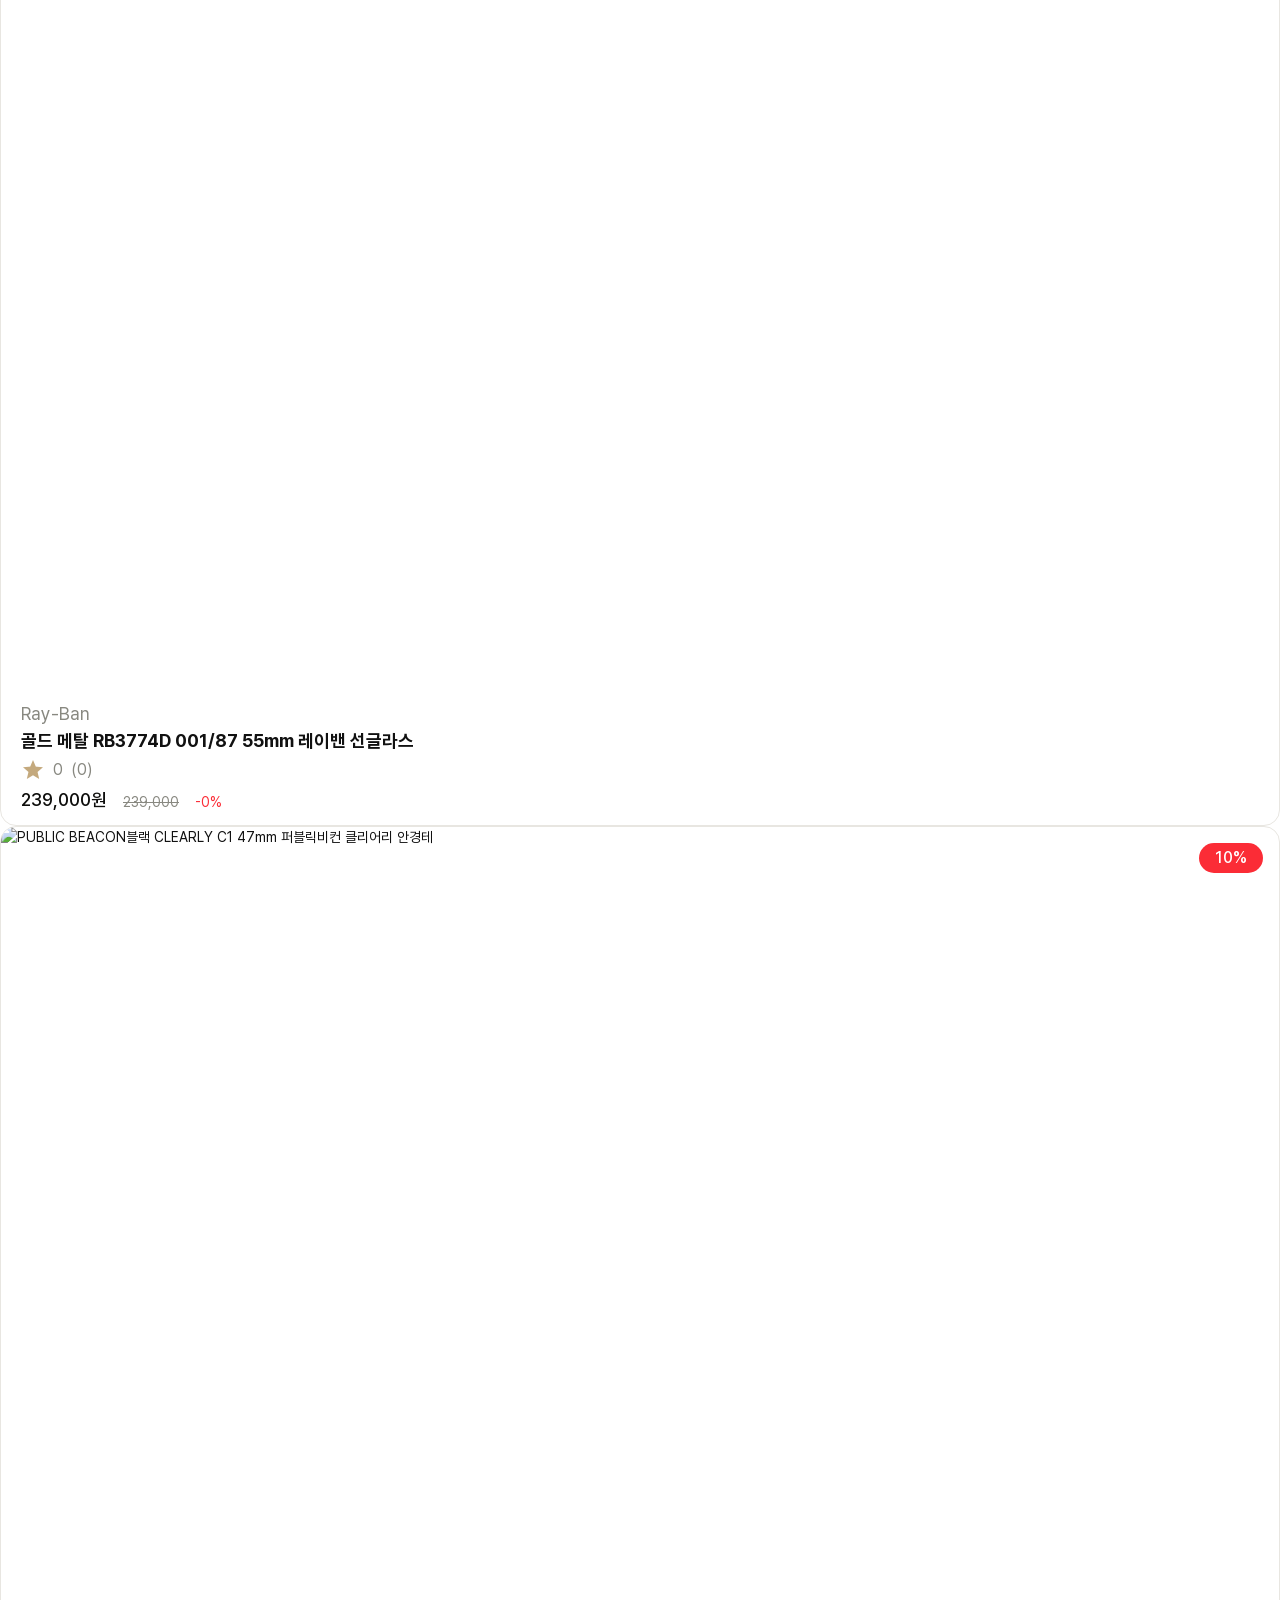
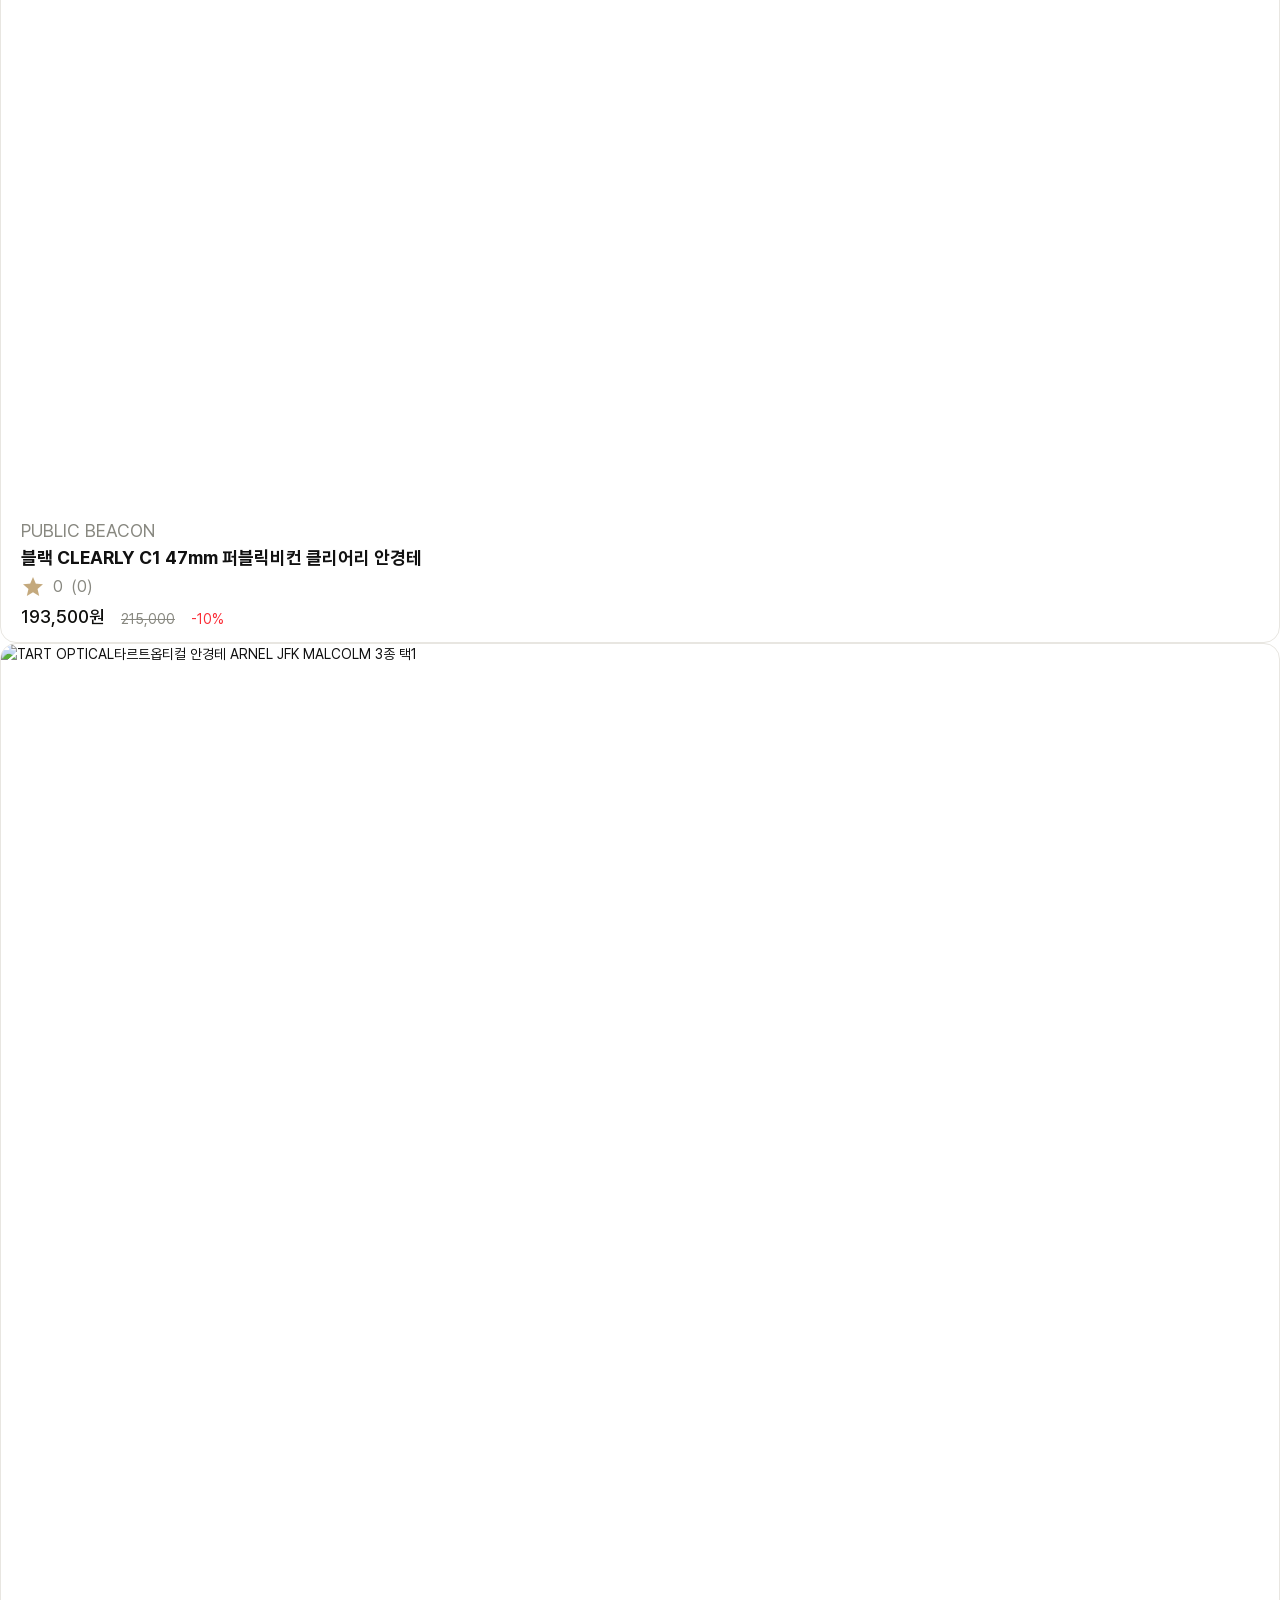
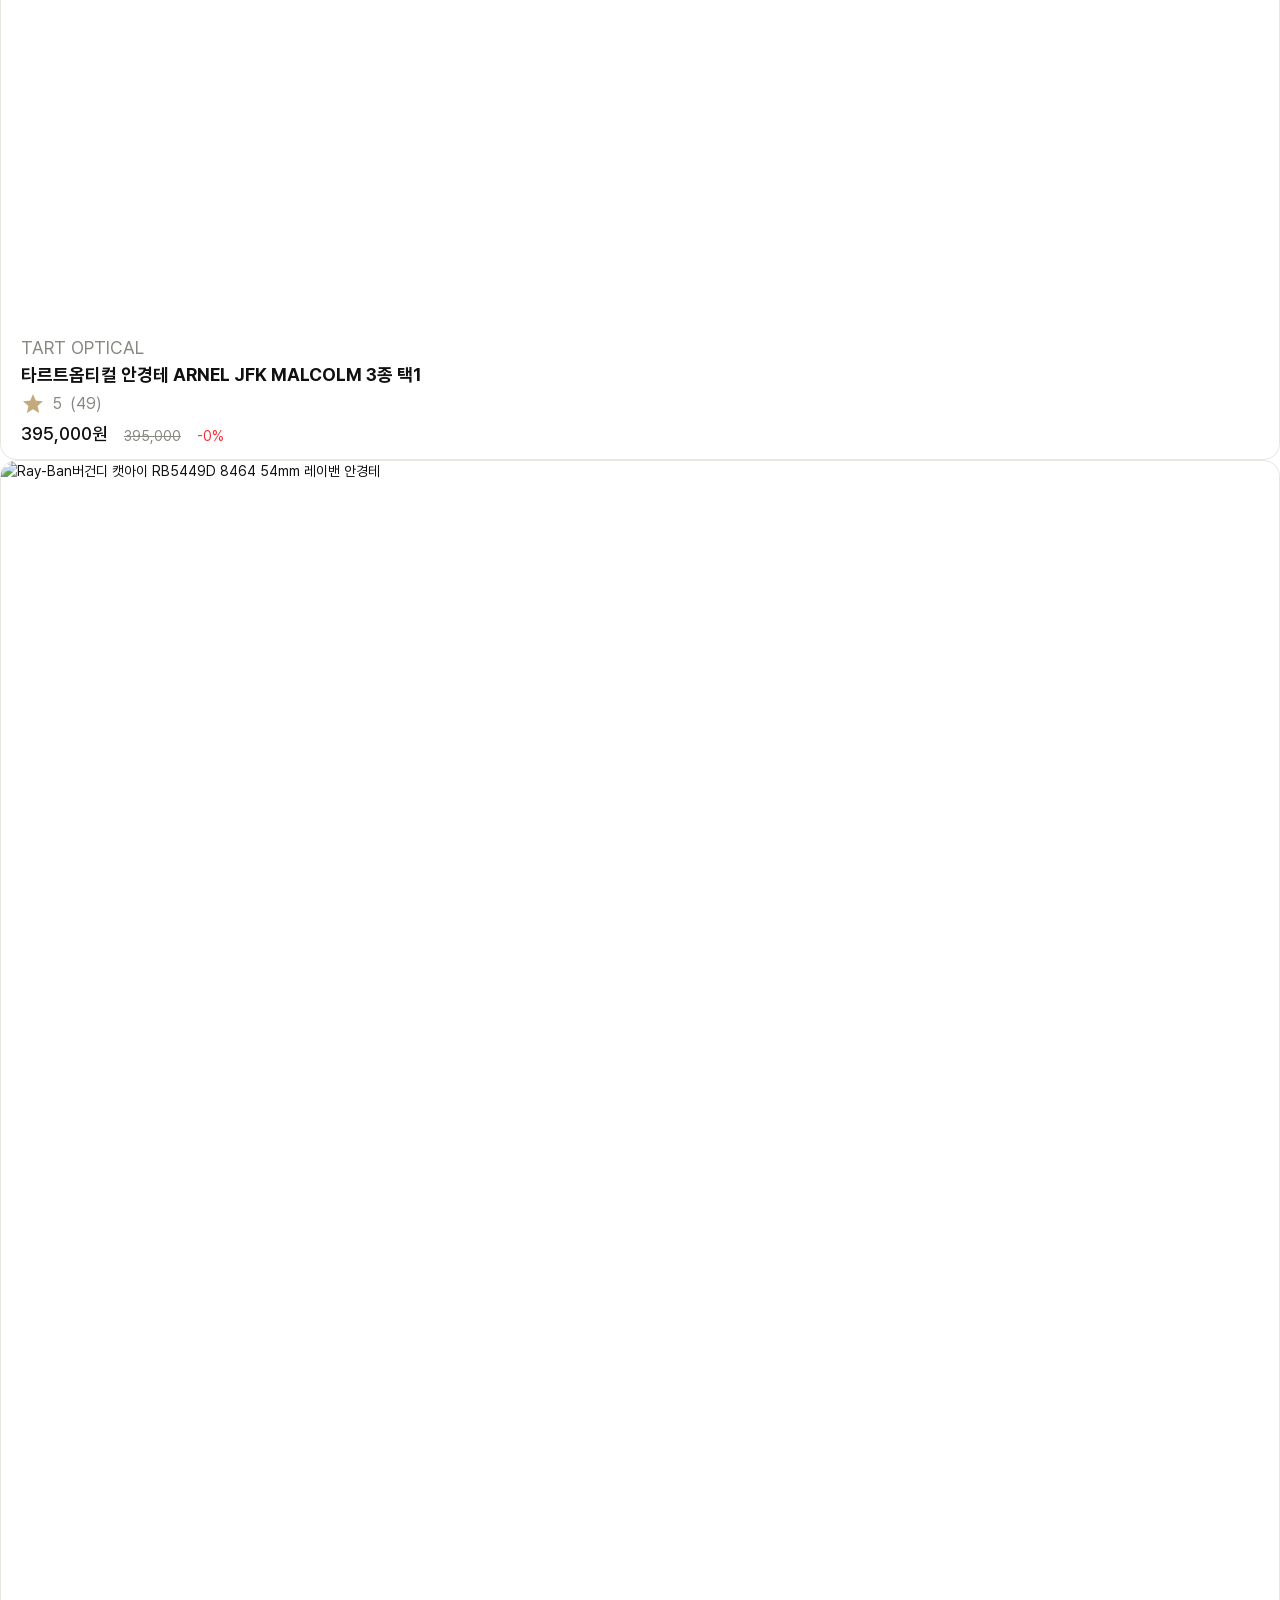
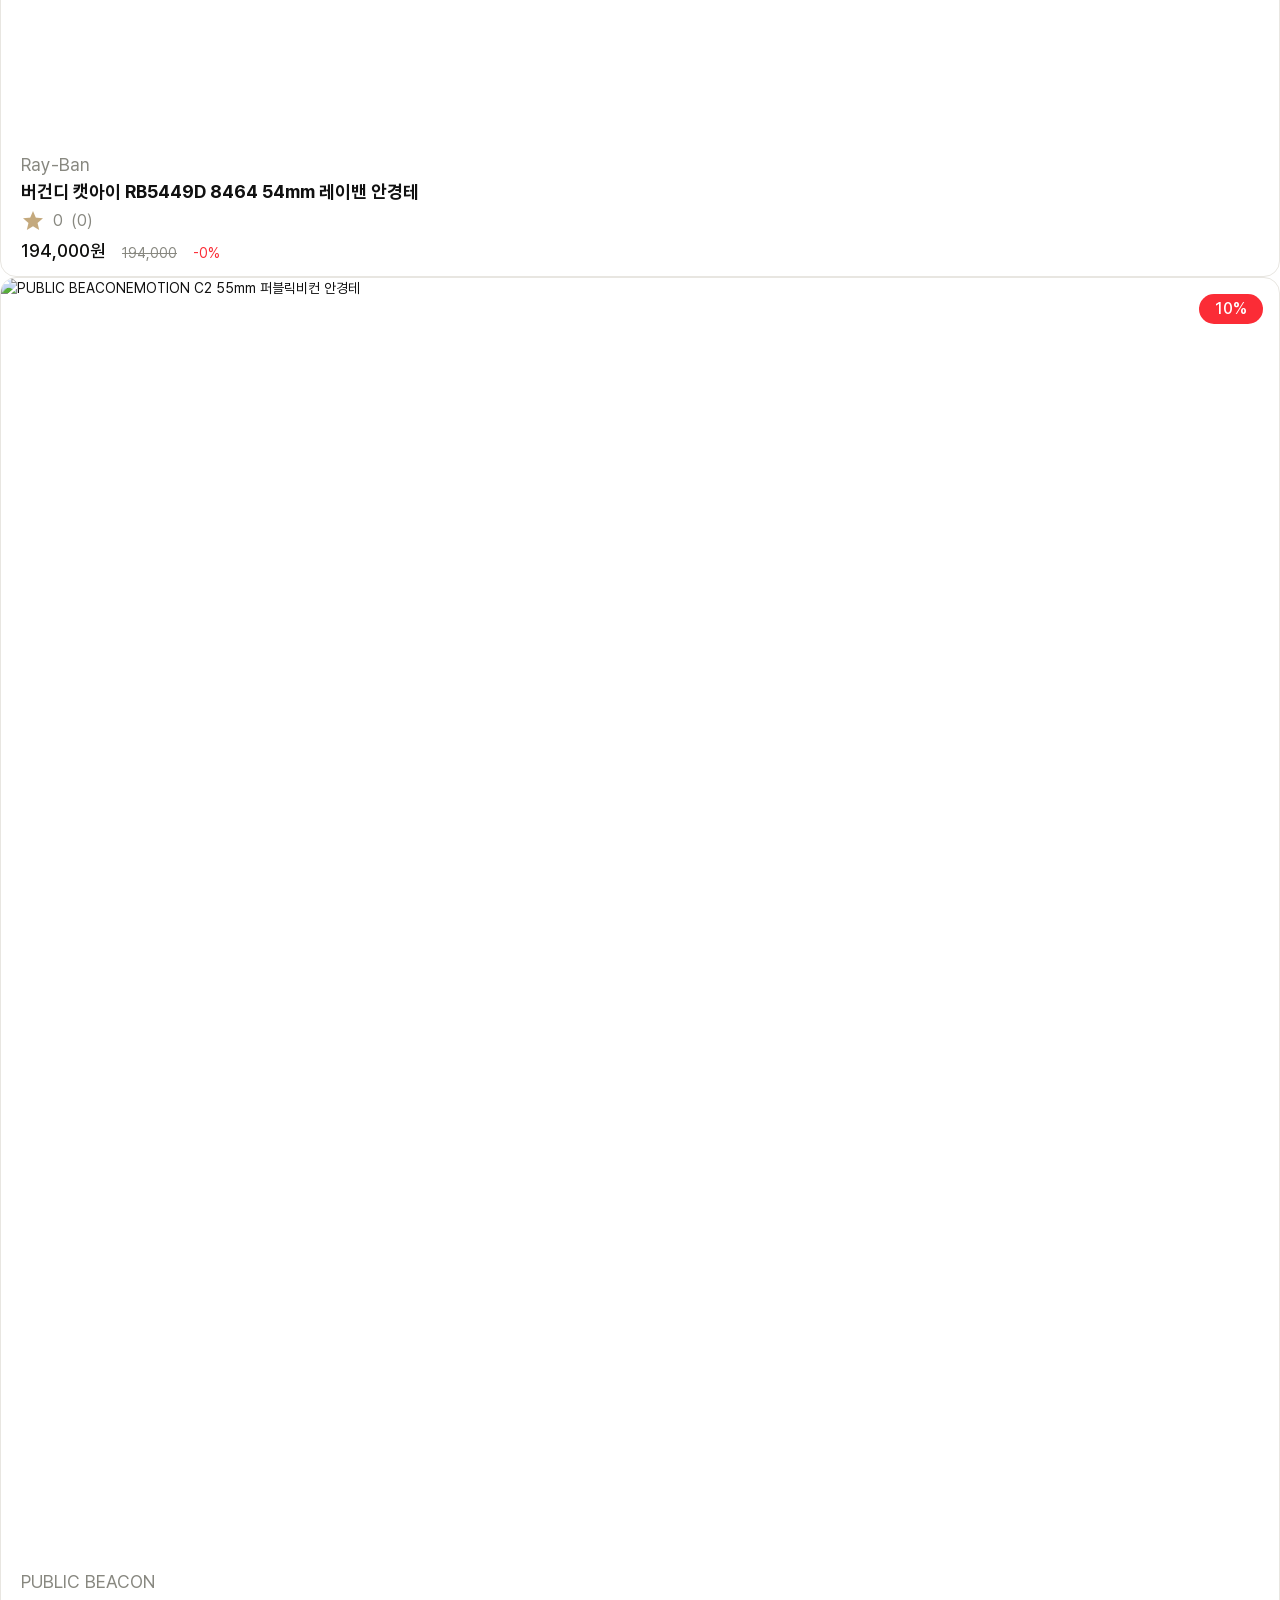
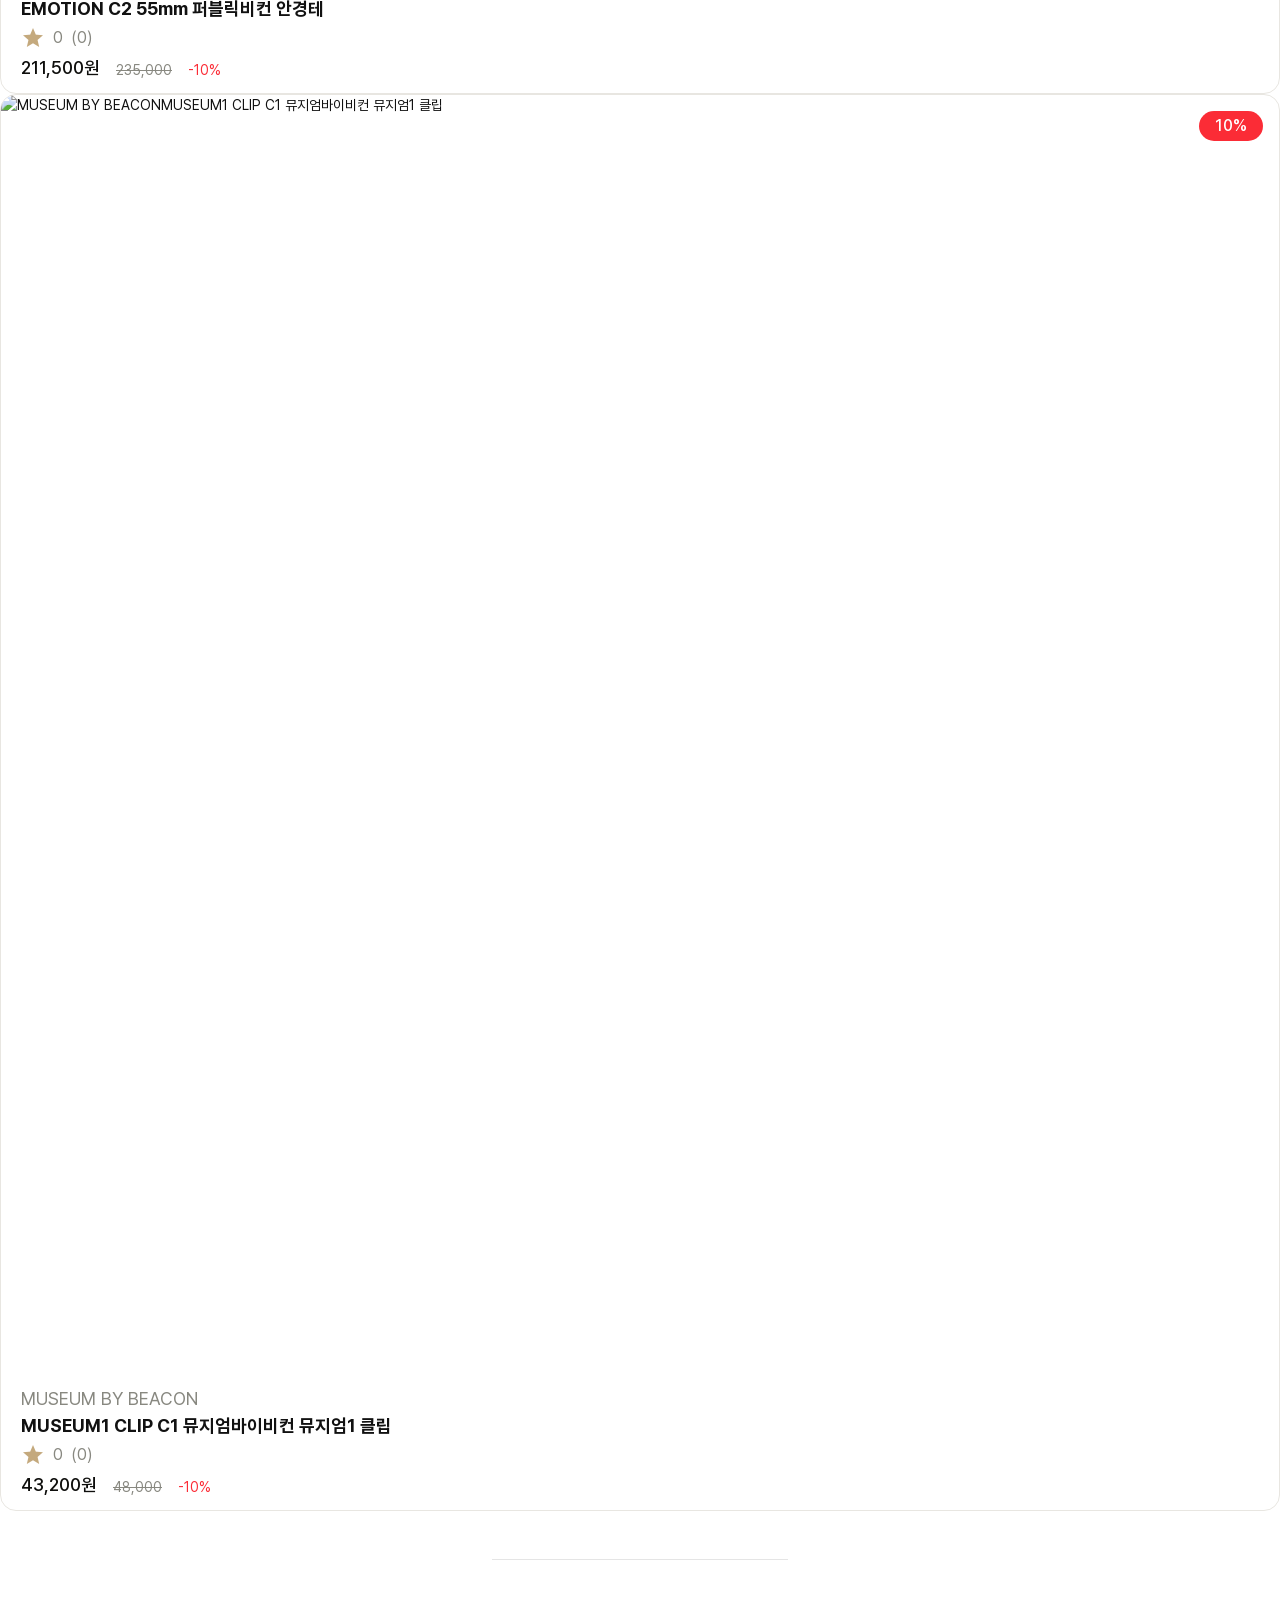
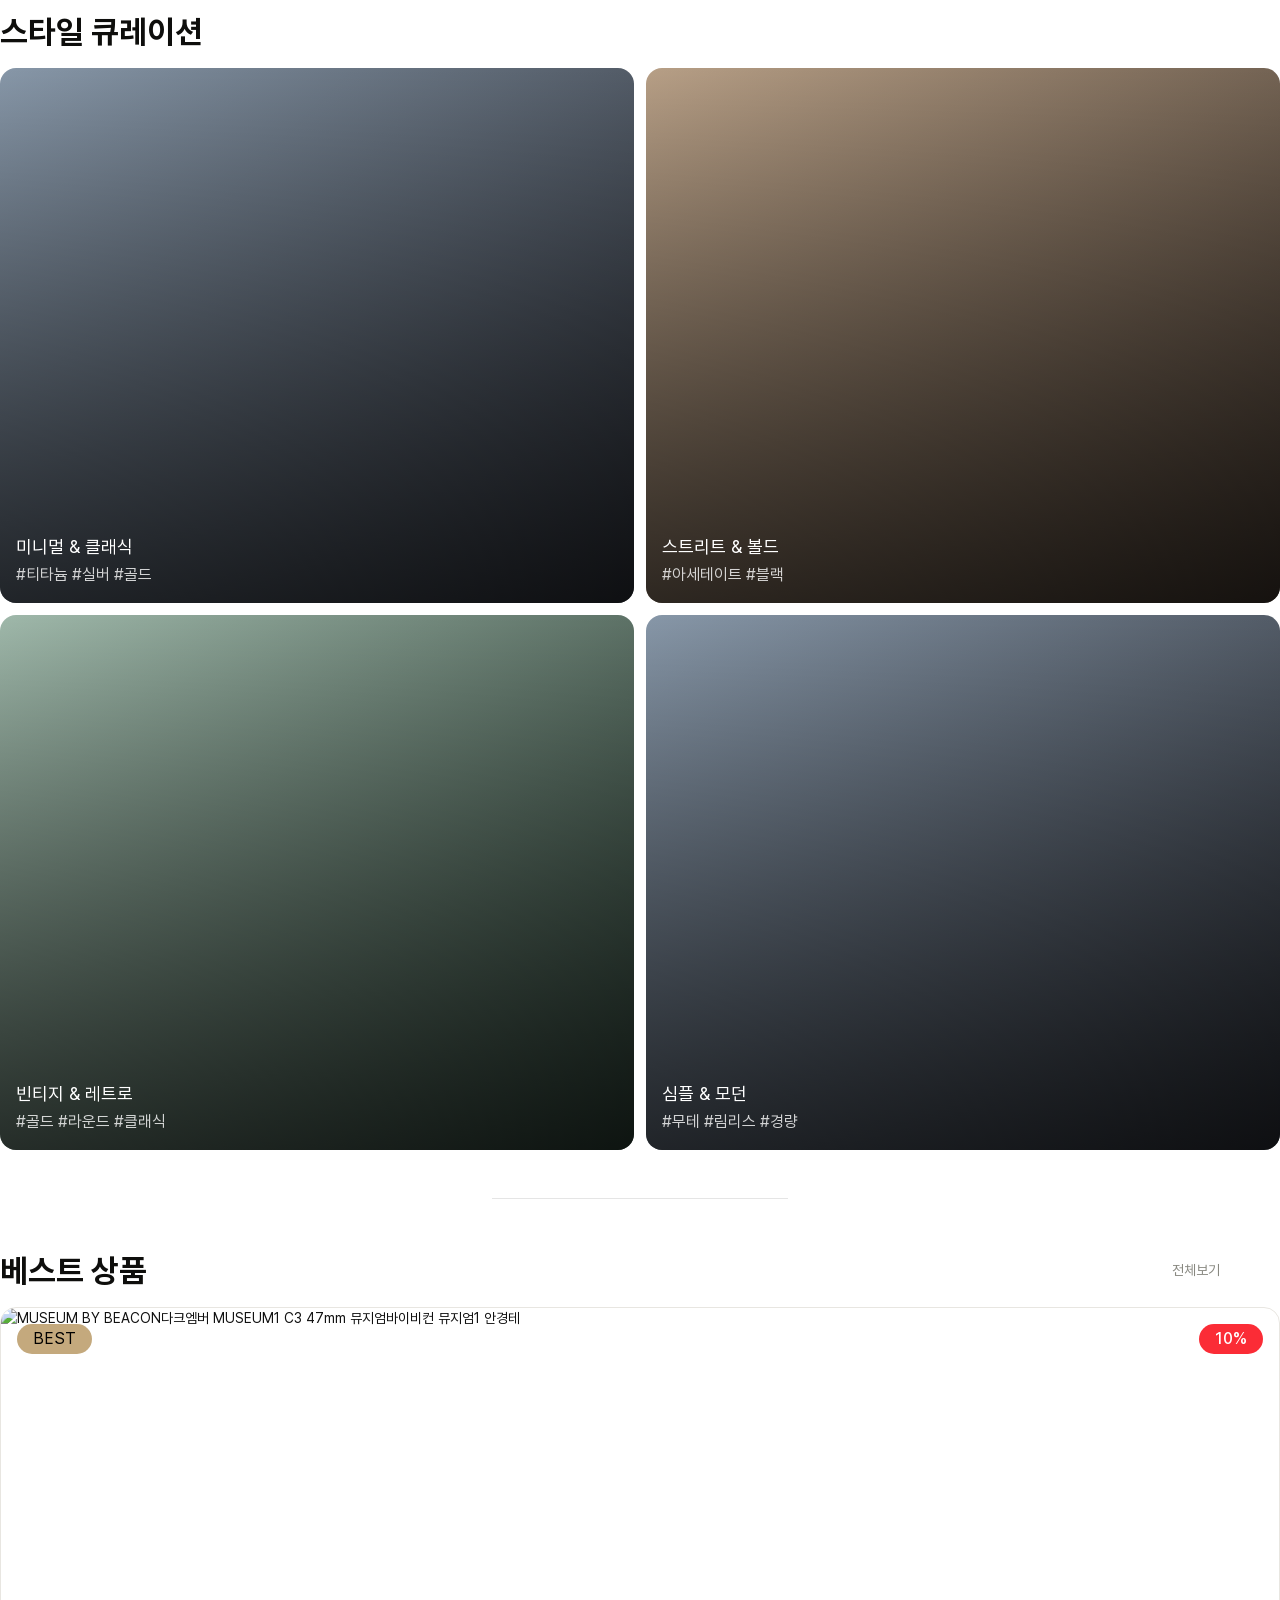
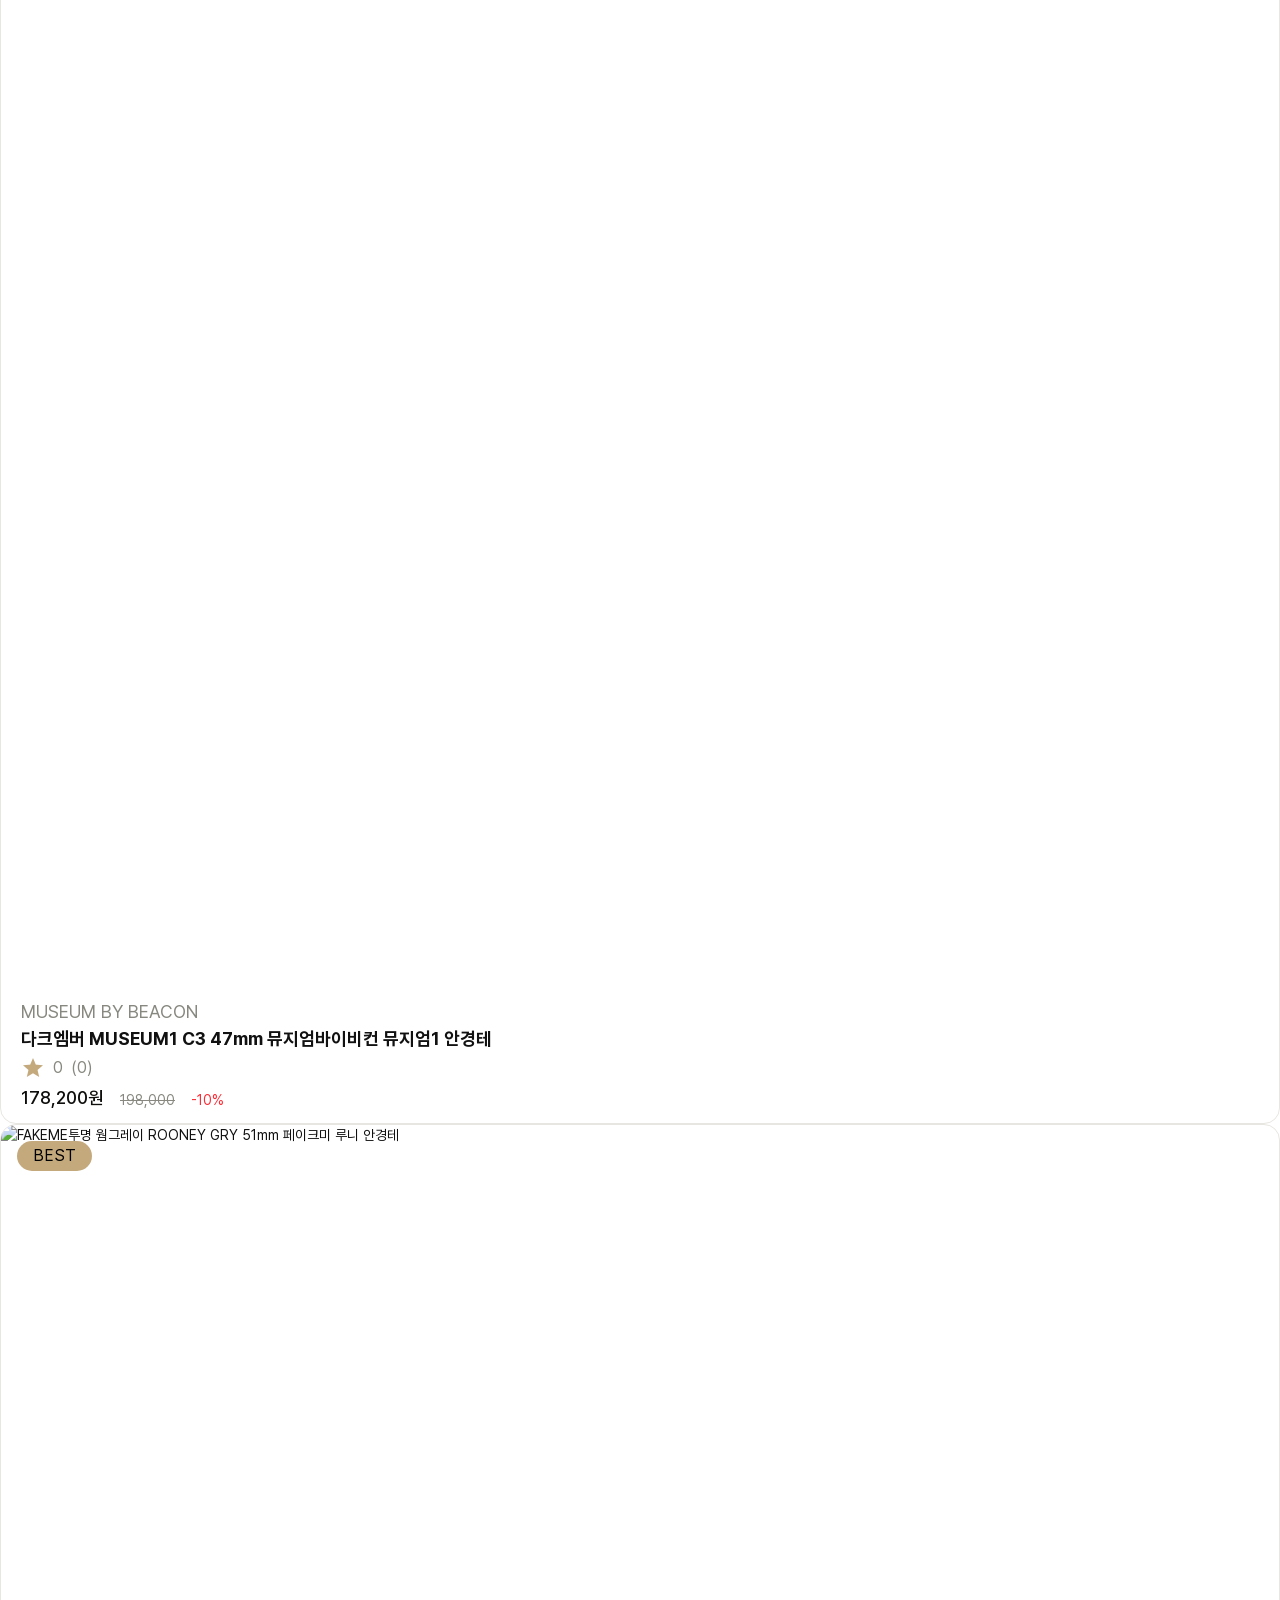
==== commit f05ace5a: "feat/Video" ====
--- a/index.html
+++ b/index.html
@@ -175,19 +175,19 @@
             <h2 id="curation-title">스타일 큐레이션</h2>
           </div>
           <div class="curation-grid">
-            <a class="curation-card" href="product-list.html?shapes=Browline,imless">
+            <a class="curation-card" href="product-list.html?style=minimal">
               <strong class="curation-title">미니멀 &amp; 클래식</strong>
               <p class="curation-tags">#티타늄 #실버 #골드</p>
             </a>
-            <a class="curation-card" href="product-list.html?shapes=Goggle,Oval">
+            <a class="curation-card" href="product-list.html?style=bold">
               <strong class="curation-title">스트리트 &amp; 볼드</strong>
               <p class="curation-tags">#아세테이트 #블랙</p>
             </a>
-            <a class="curation-card" href="product-list.html?brands=Ray-Ban">
+            <a class="curation-card" href="product-list.html?style=vintage">
               <strong class="curation-title">빈티지 &amp; 레트로</strong>
               <p class="curation-tags">#골드 #라운드 #클래식</p>
             </a>
-            <a class="curation-card" href="product-list.html?shapes=Panto,Mixed,Round">
+            <a class="curation-card" href="product-list.html?style=modern">
               <strong class="curation-title">심플 &amp; 모던</strong>
               <p class="curation-tags">#무테 #림리스 #경량</p>
             </a>
@@ -256,8 +256,19 @@
       <section class="video-section section-block" aria-labelledby="video-title">
         <div class="inner">
           <h2 id="video-title" class="sr-only">ROUNZ 브랜드 영상</h2>
-          <div class="video-placeholder" role="img" aria-label="ROUNZ 브랜드 영상 영역">
-            <span class="video-play-icon" aria-hidden="true"></span>
+          <div class="video-wrapper">
+            <video
+              class="brand-video"
+              src="assets/Video/fakeme_sp.mp4"
+              preload="metadata"
+              playsinline
+            ></video>
+            <div class="video-overlay">
+              <button class="video-play-btn" aria-label="영상 재생">
+                <span class="material-icons video-btn-icon" aria-hidden="true">play_arrow</span>
+              </button>
+              <p class="video-caption">rounz 브랜드 스토리</p>
+            </div>
           </div>
         </div>
       </section>
--- a/css/style.css
+++ b/css/style.css
@@ -3005,31 +3005,48 @@
   font-weight: 400;
   justify-self: stretch;
 }
-.index-page .video-placeholder {
+.index-page .video-wrapper {
   position: relative;
-  display: grid;
-  min-height: 184px;
+  width: 100%;
+  height: 194.63px;
+  overflow: hidden;
+  border-radius: 16px;
+}
+.index-page .video-wrapper .brand-video {
+  width: 100%;
+  height: 100%;
+  -o-object-fit: cover;
+     object-fit: cover;
+  display: block;
+}
+.index-page .video-wrapper .video-overlay {
+  position: absolute;
+  inset: 0;
+  display: flex;
+  flex-direction: column;
+  align-items: center;
+  justify-content: center;
+  gap: 16px;
+  background: rgba(0, 0, 0, 0.4);
+}
+.index-page .video-wrapper .video-play-btn {
+  display: grid;
   place-items: center;
-  overflow: hidden;
-  border-radius: 8px;
-  background: linear-gradient(135deg, rgba(17, 17, 17, 0.2), rgba(17, 17, 17, 0.68)), linear-gradient(120deg, #b7c0c8, #5b6671);
-}
-.index-page .video-placeholder .video-play-icon {
-  display: grid;
-  width: 44px;
-  height: 44px;
-  place-items: center;
+  width: 64px;
+  height: 64px;
+  border: 1px solid rgb(196, 169, 125);
   border-radius: 50%;
-  background: rgba(255, 255, 255, 0.92);
-}
-.index-page .video-placeholder .video-play-icon::before {
-  content: "";
-  display: block;
-  width: 0;
-  height: 0;
-  margin-left: 3px;
-  border-block: 9px solid transparent;
-  border-left: 14px solid #111111;
+  background: rgba(255, 255, 255, 0.2);
+  cursor: pointer;
+}
+.index-page .video-wrapper .video-play-btn .video-btn-icon {
+  color: rgb(196, 169, 125);
+  font-size: 32px;
+}
+.index-page .video-wrapper .video-caption {
+  color: rgb(196, 169, 125);
+  font-size: 14px;
+  text-transform: uppercase;
 }
 @media (min-width: 768px) {
   .index-page .hero-slider {
@@ -3109,8 +3126,11 @@
   .index-page .brand-grid .brand-link .mobile-break {
     display: none;
   }
-  .index-page .video-placeholder {
-    min-height: 360px;
+  .index-page .video-wrapper {
+    height: 480px;
+  }
+  .index-page .video-wrapper .video-caption {
+    font-size: 16px;
   }
   .index-page .cta-section .cta-inner {
     gap: 48px;
@@ -3265,8 +3285,11 @@
   .index-page .app-cta .app-cta-description {
     font-size: 18px;
   }
-  .index-page .video-placeholder {
-    min-height: 600px;
+  .index-page .video-wrapper {
+    height: 960px;
+  }
+  .index-page .video-wrapper .video-caption {
+    font-size: 18px;
   }
   .index-page .partner-cta .partner-cta-title {
     font-size: 32px;
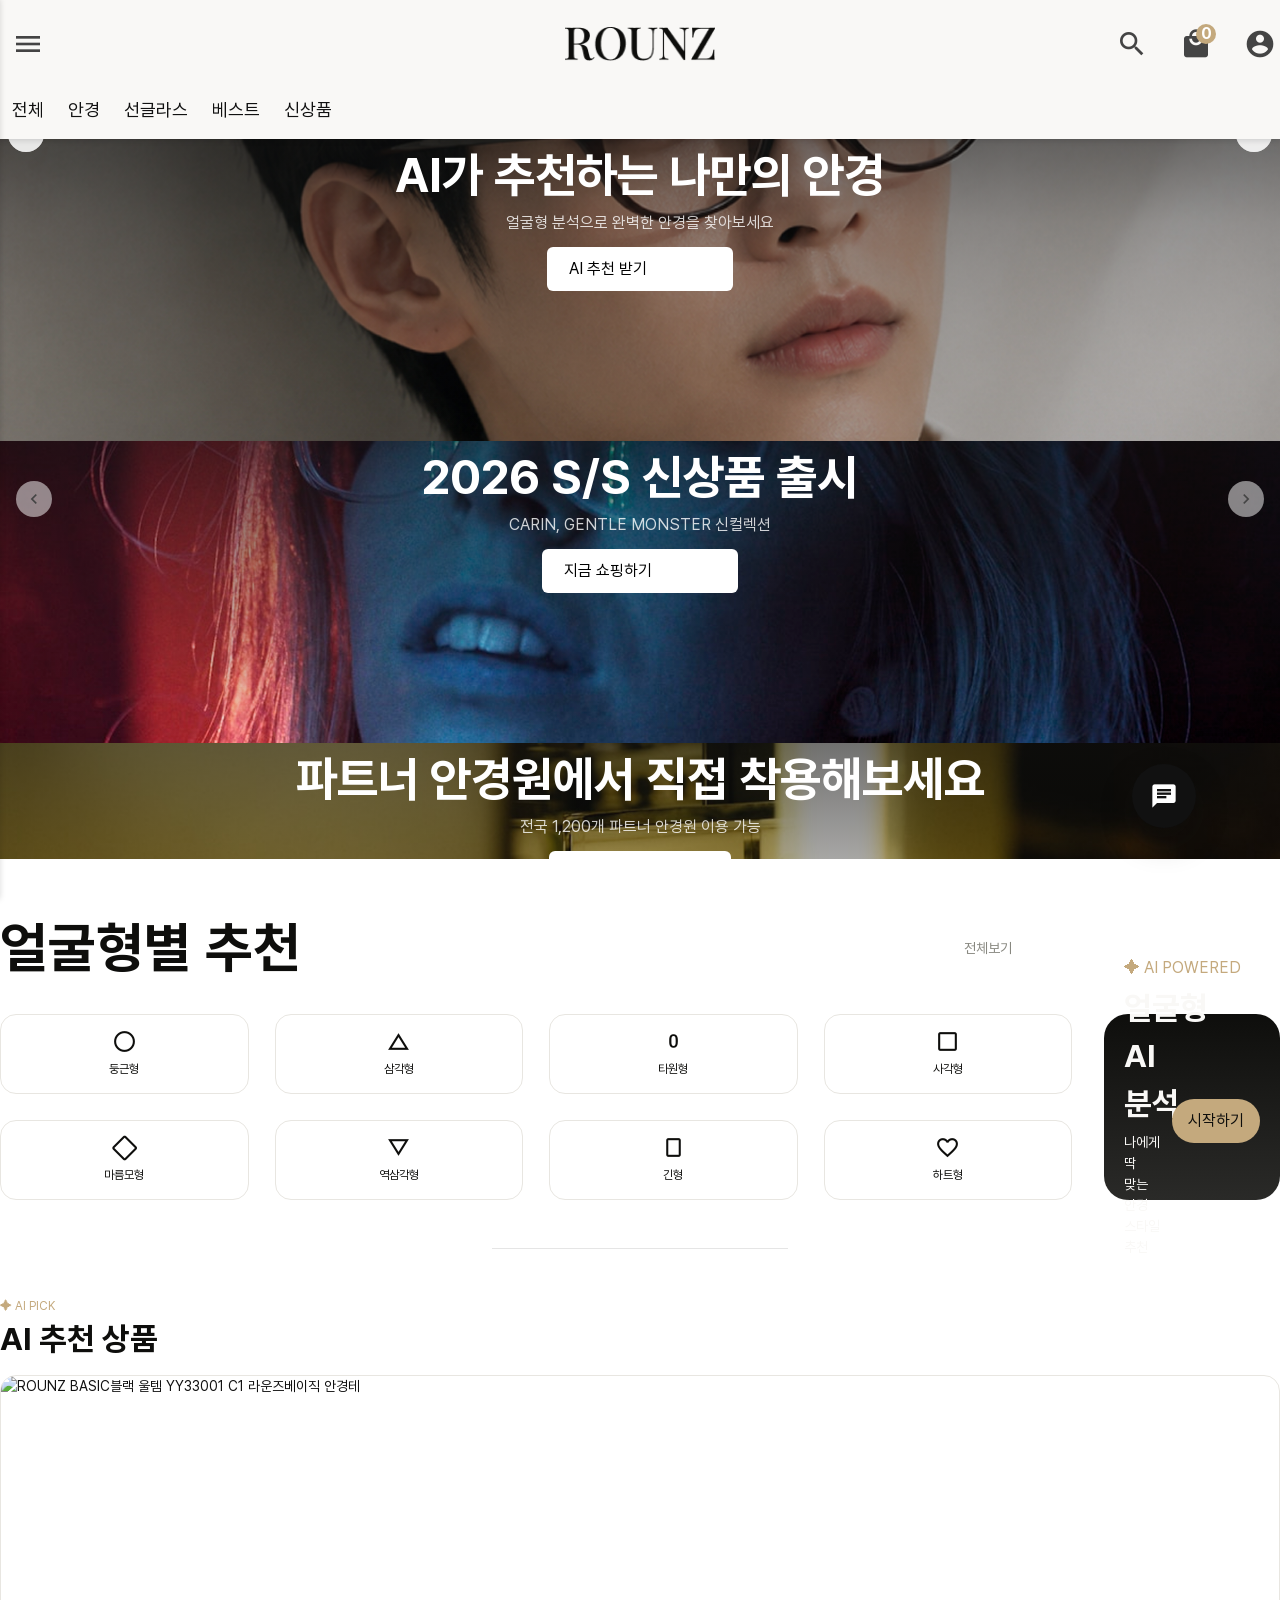
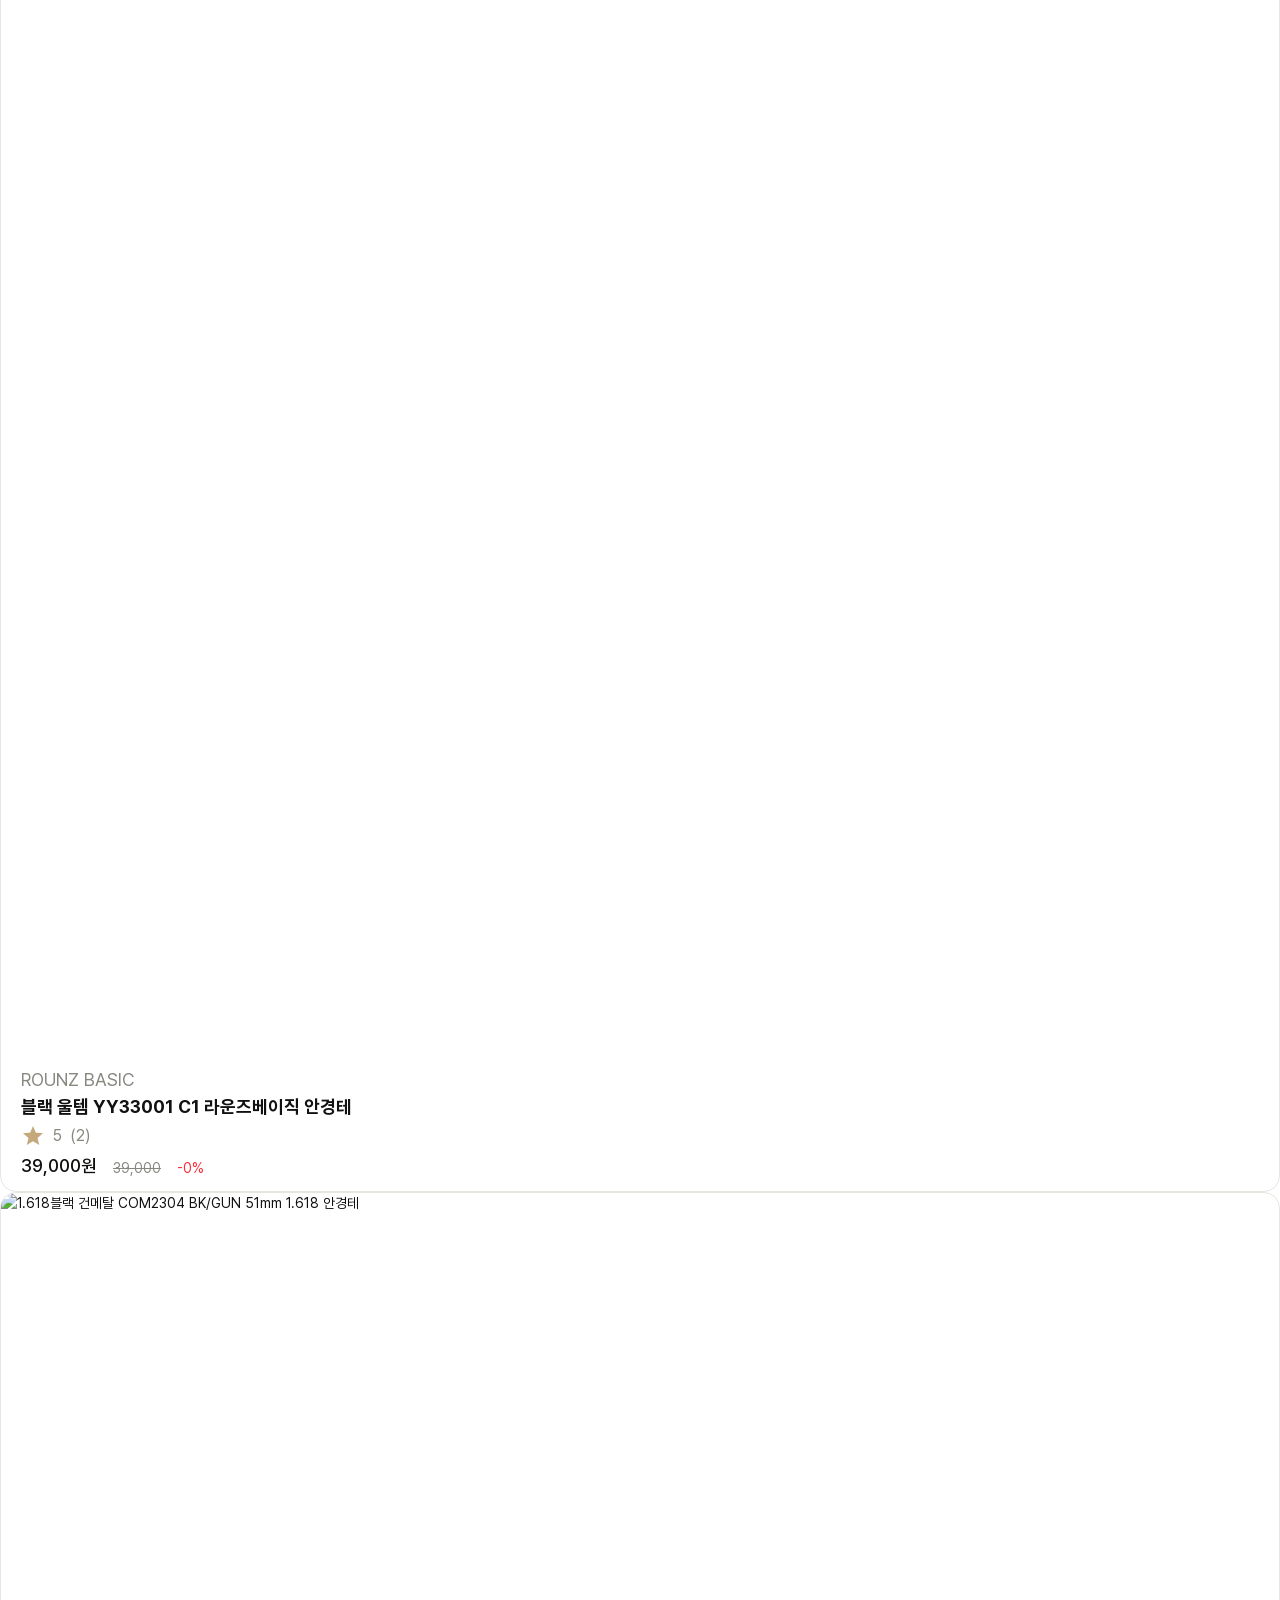
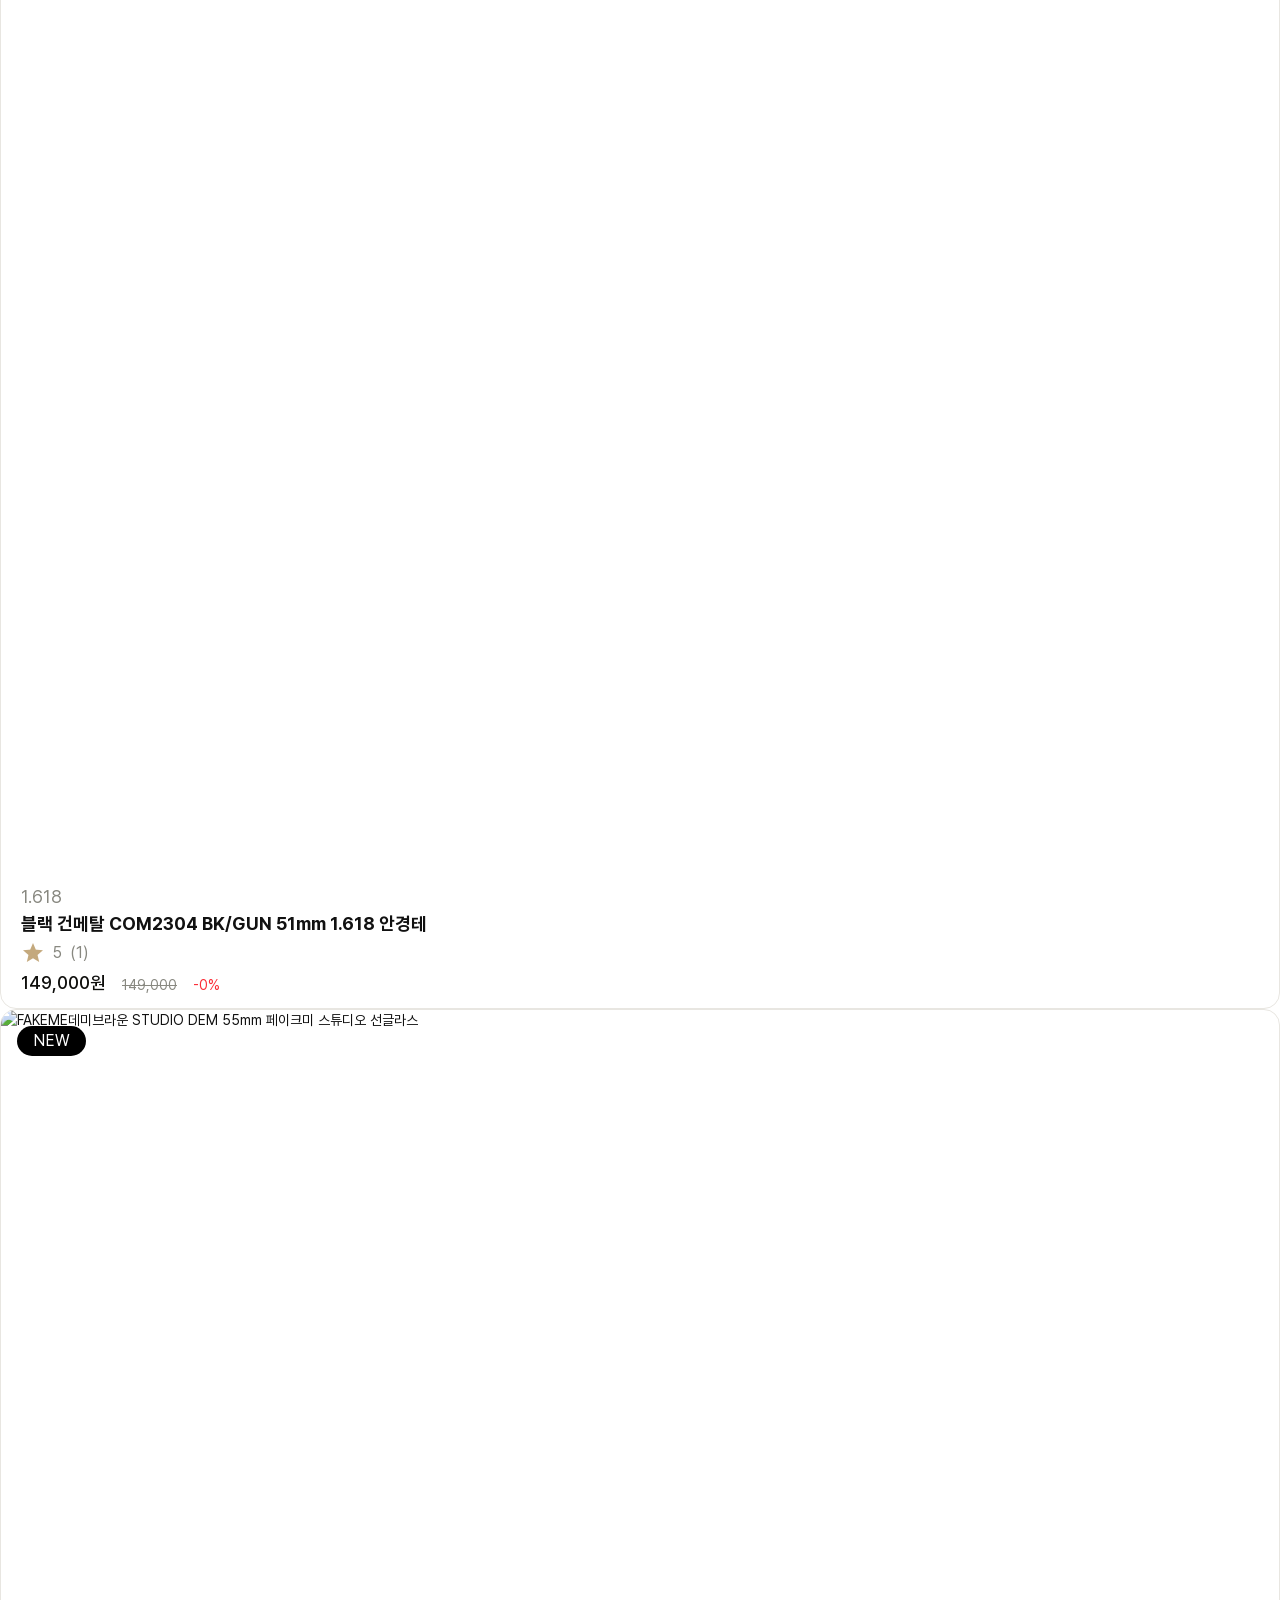
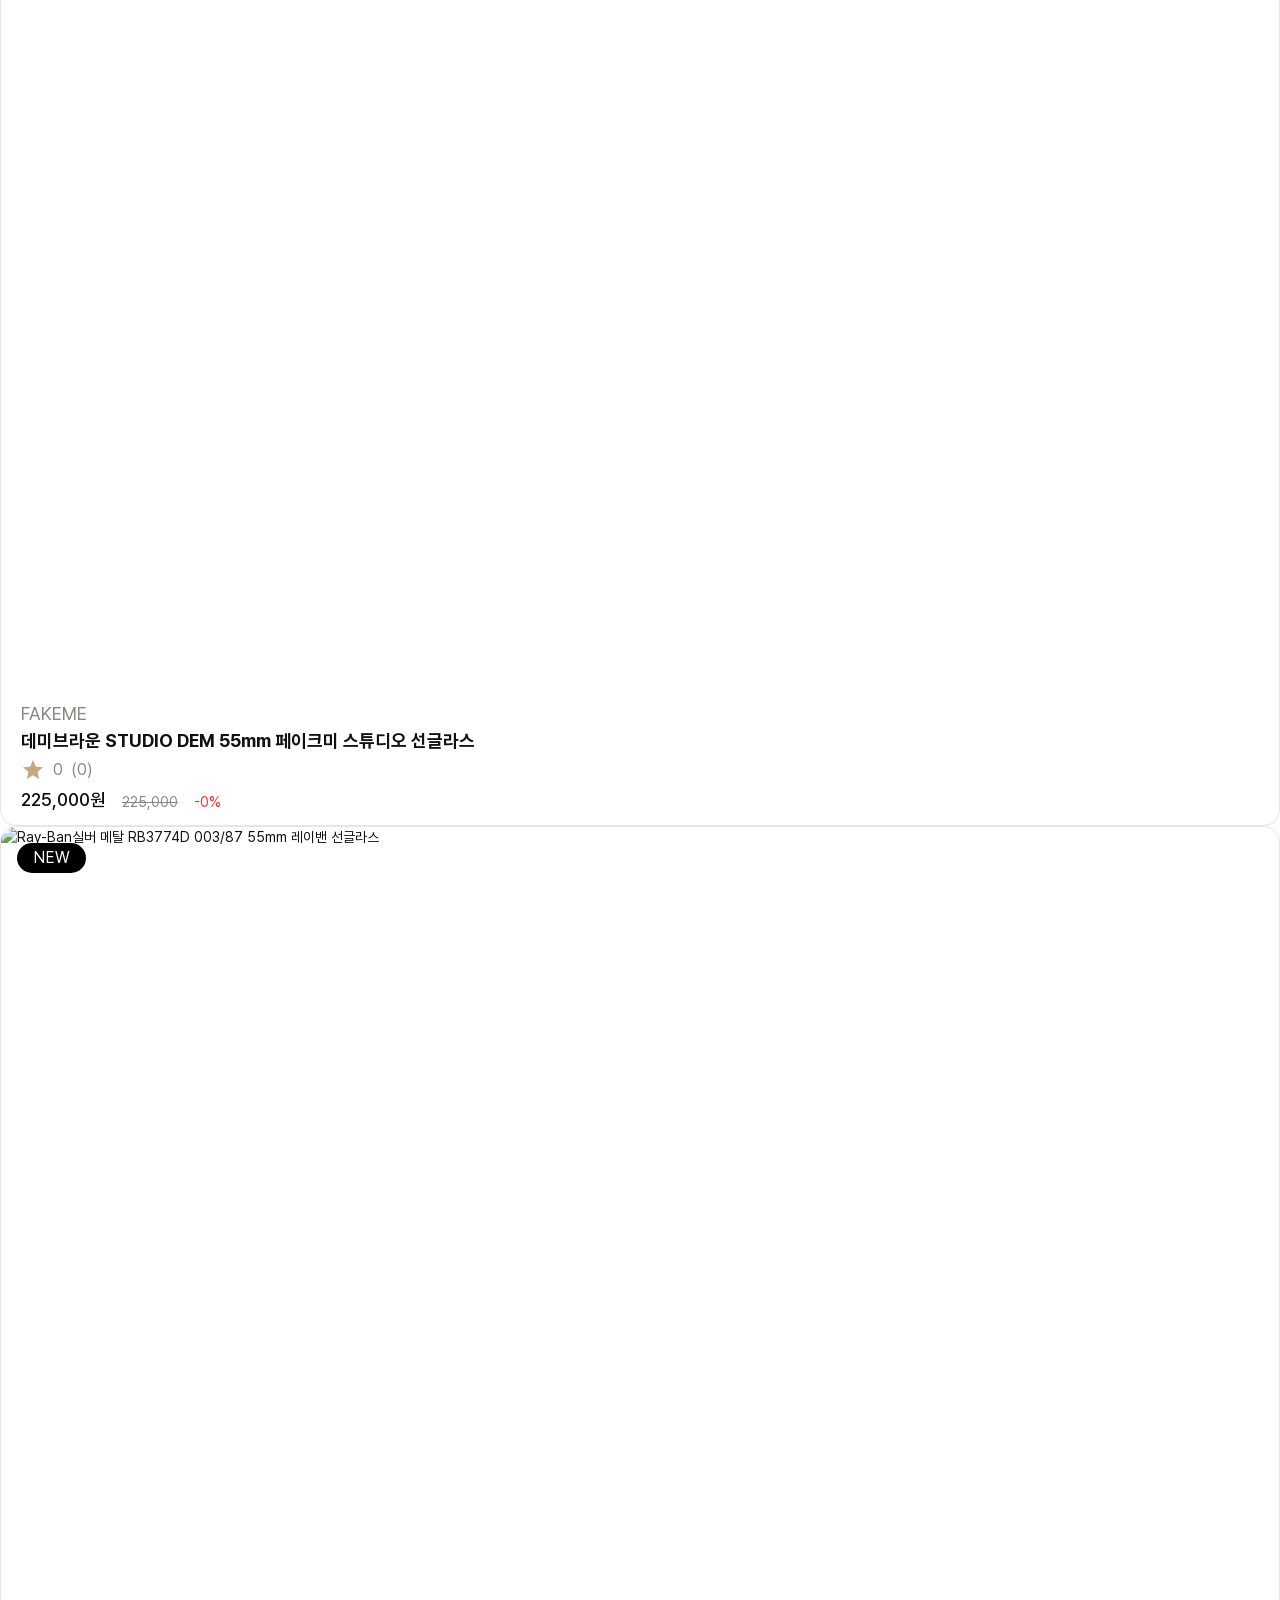
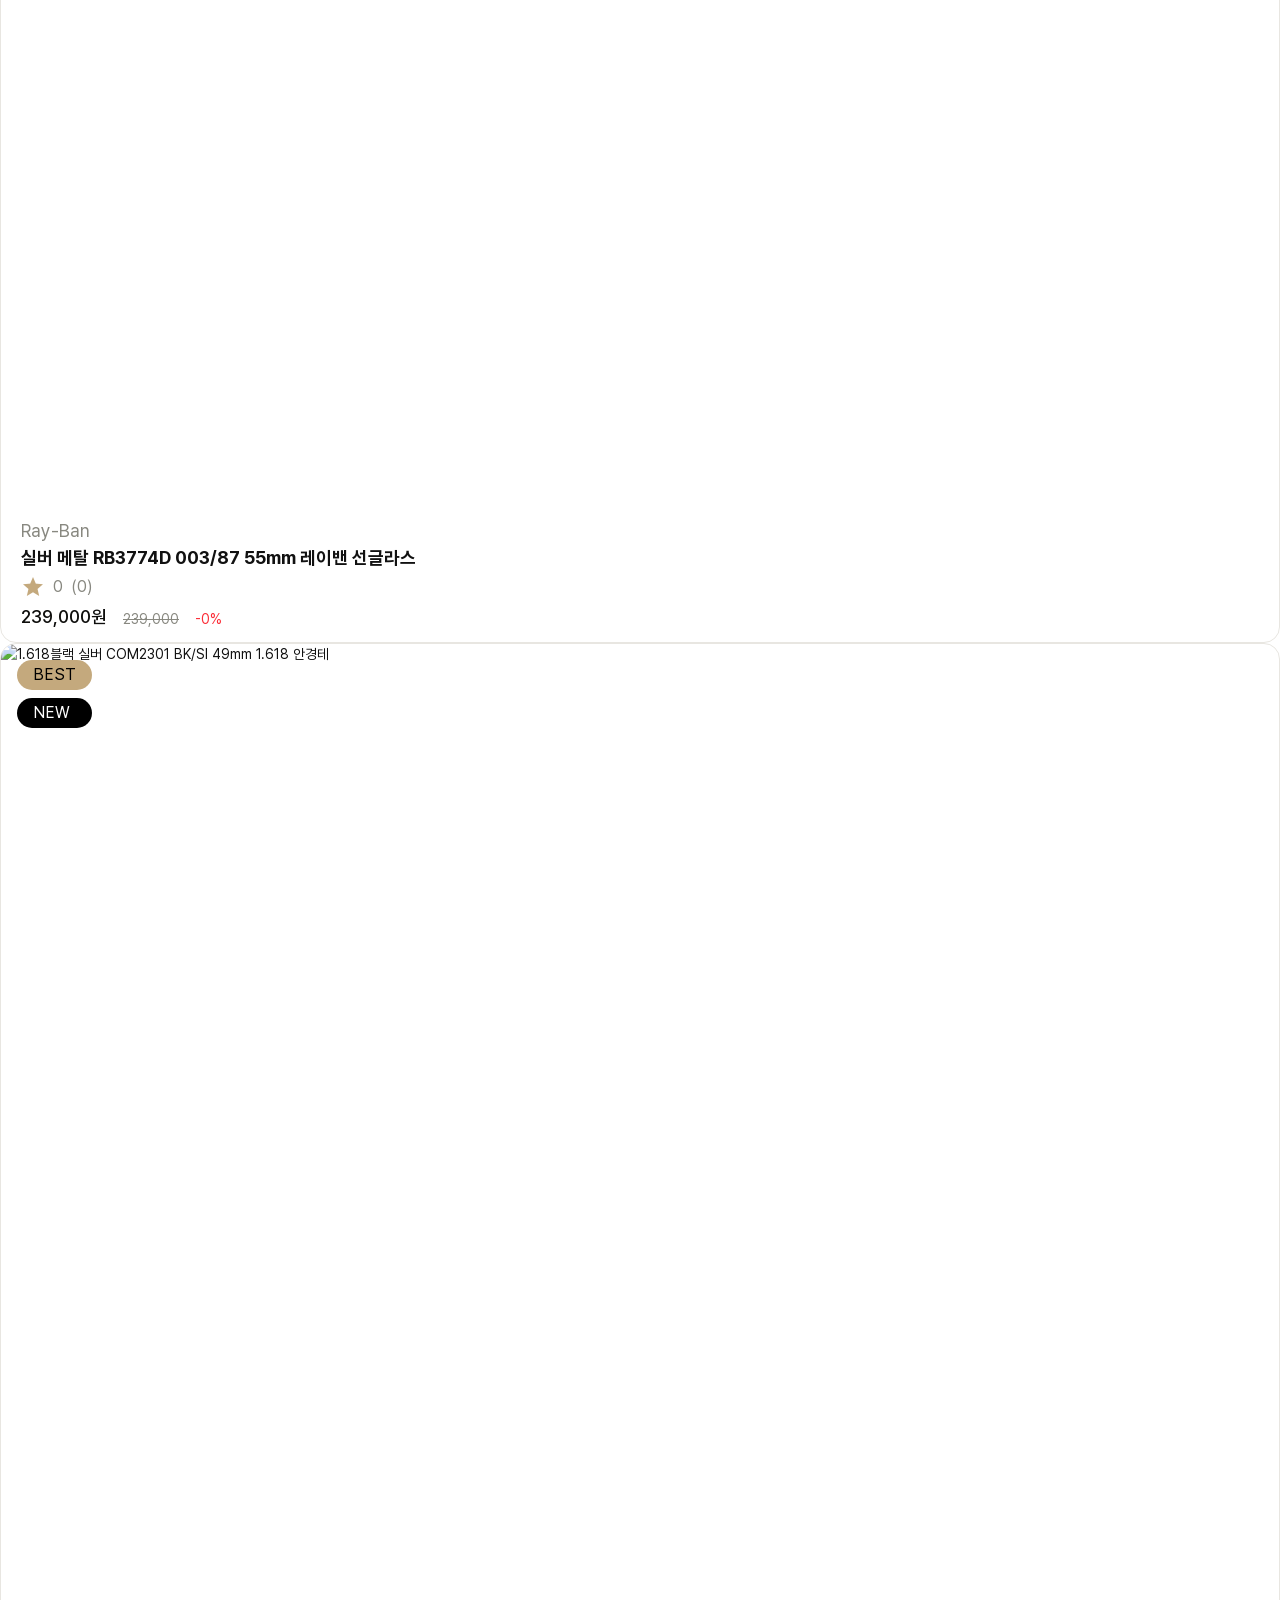
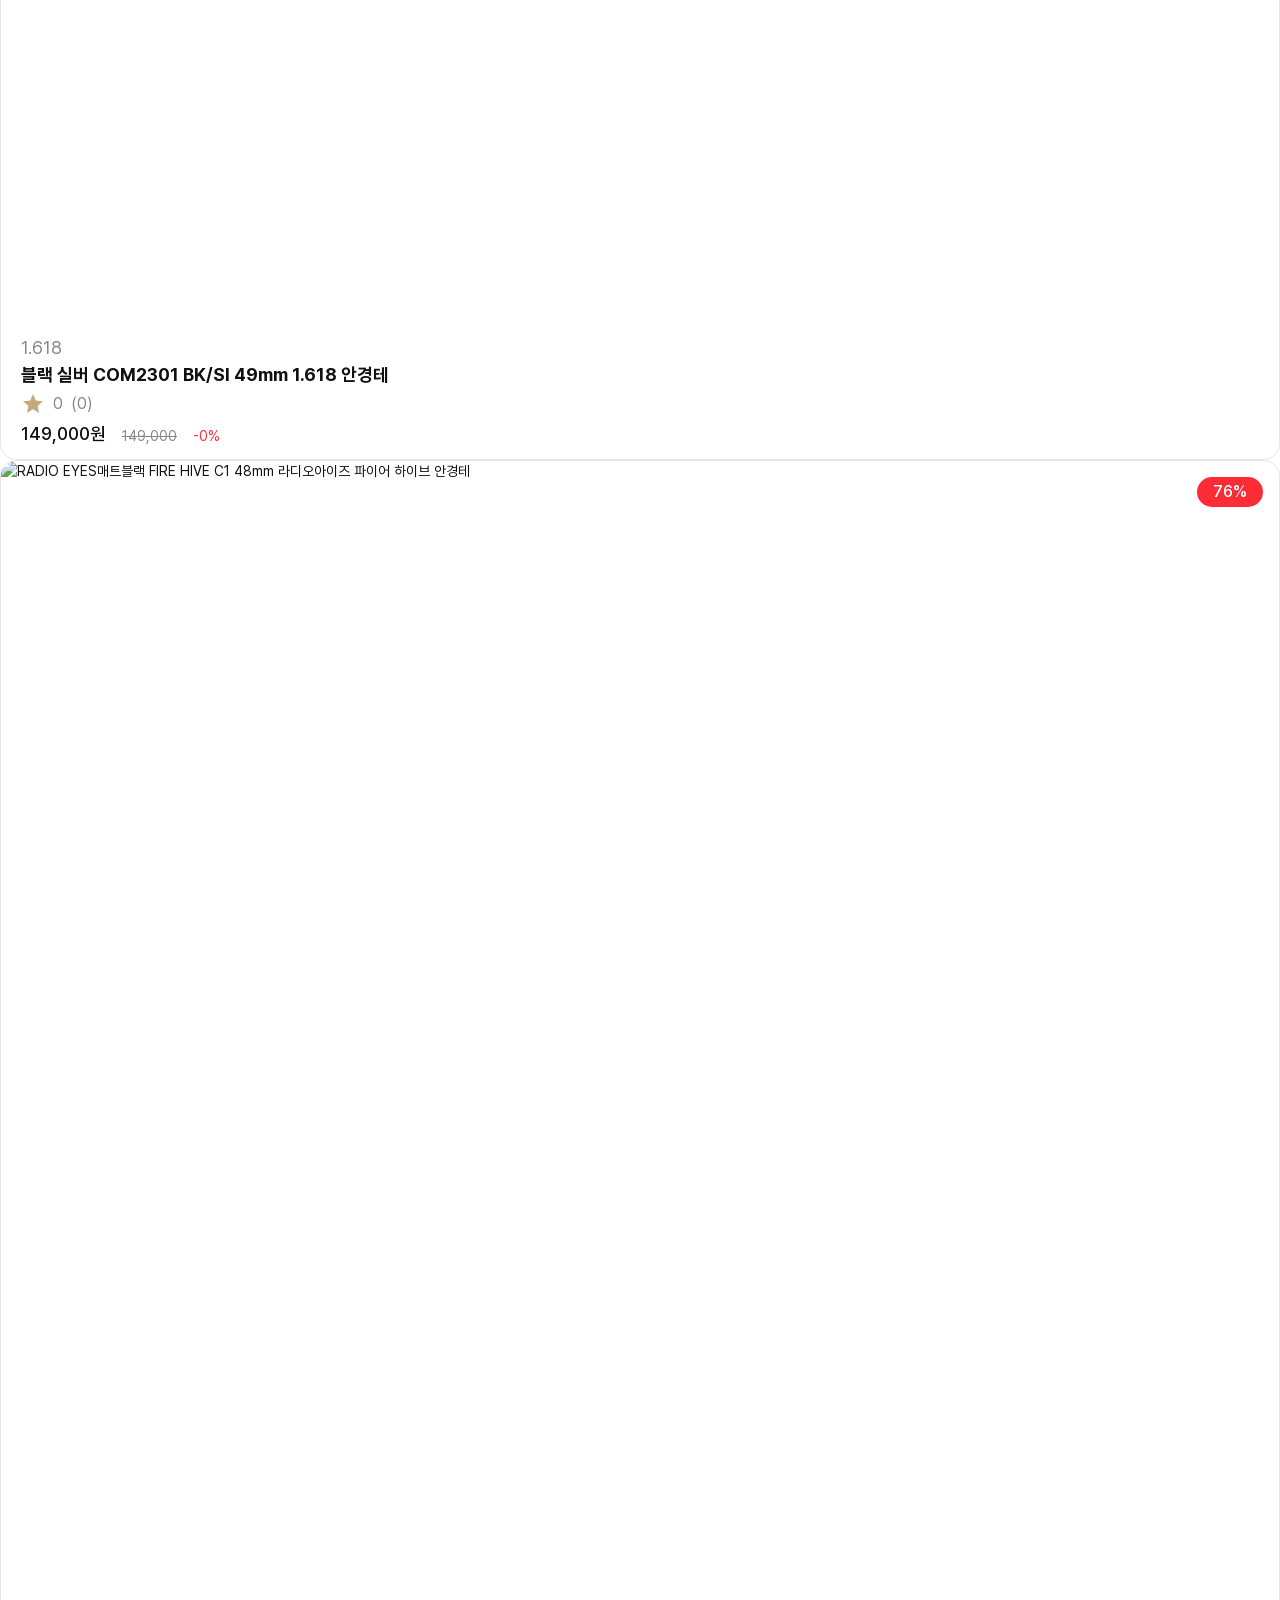
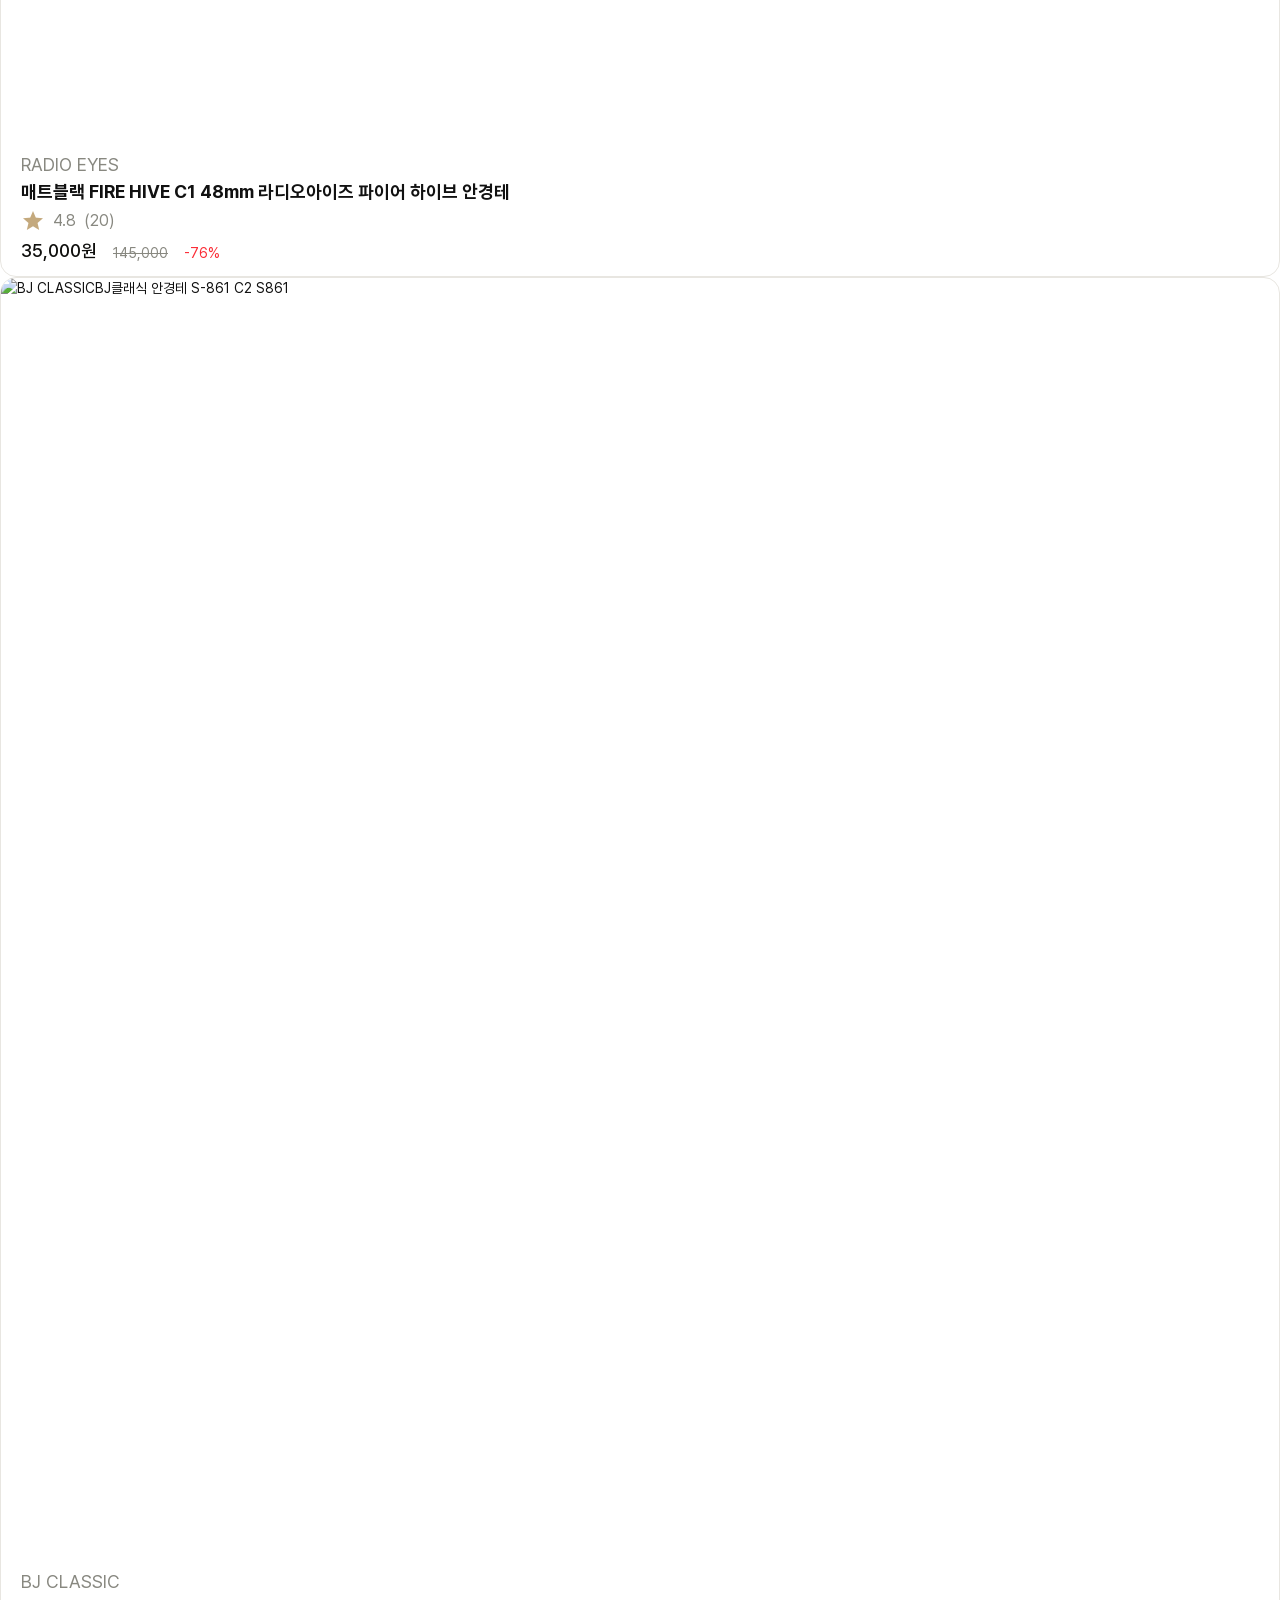
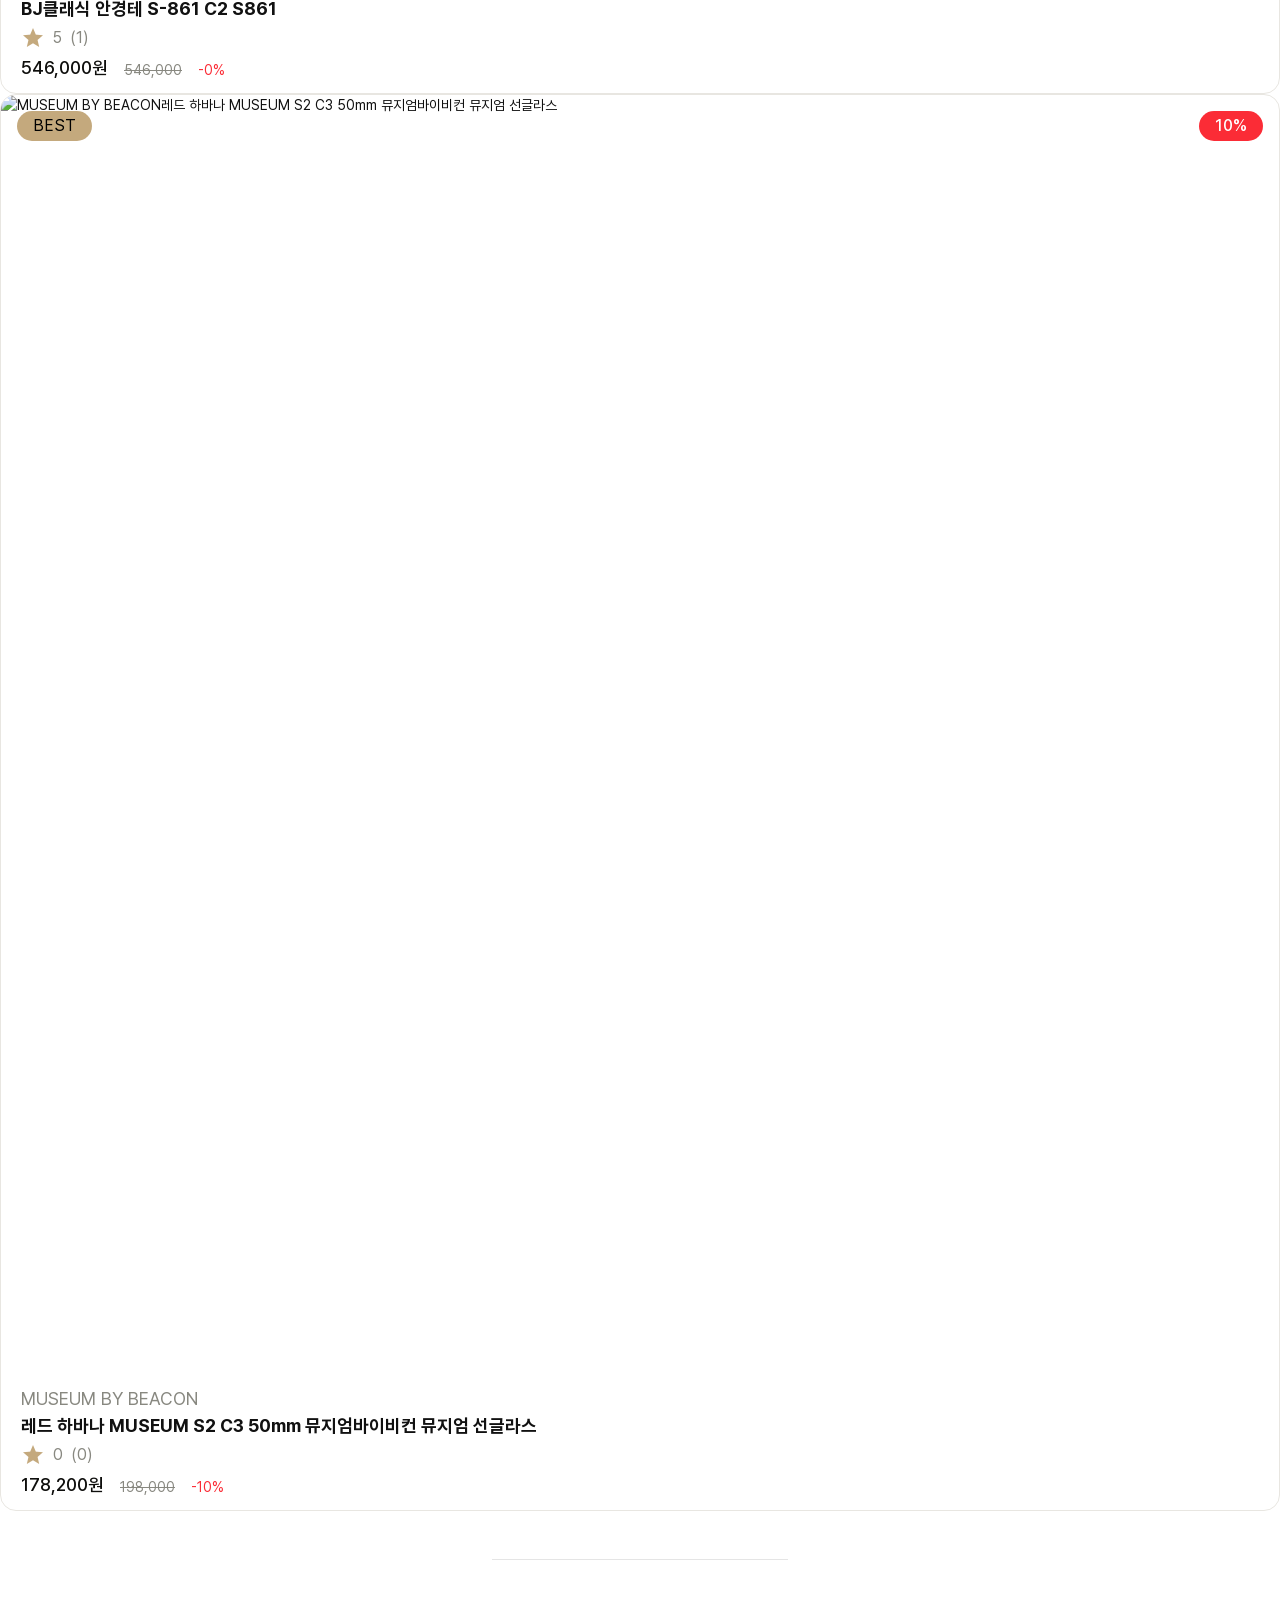
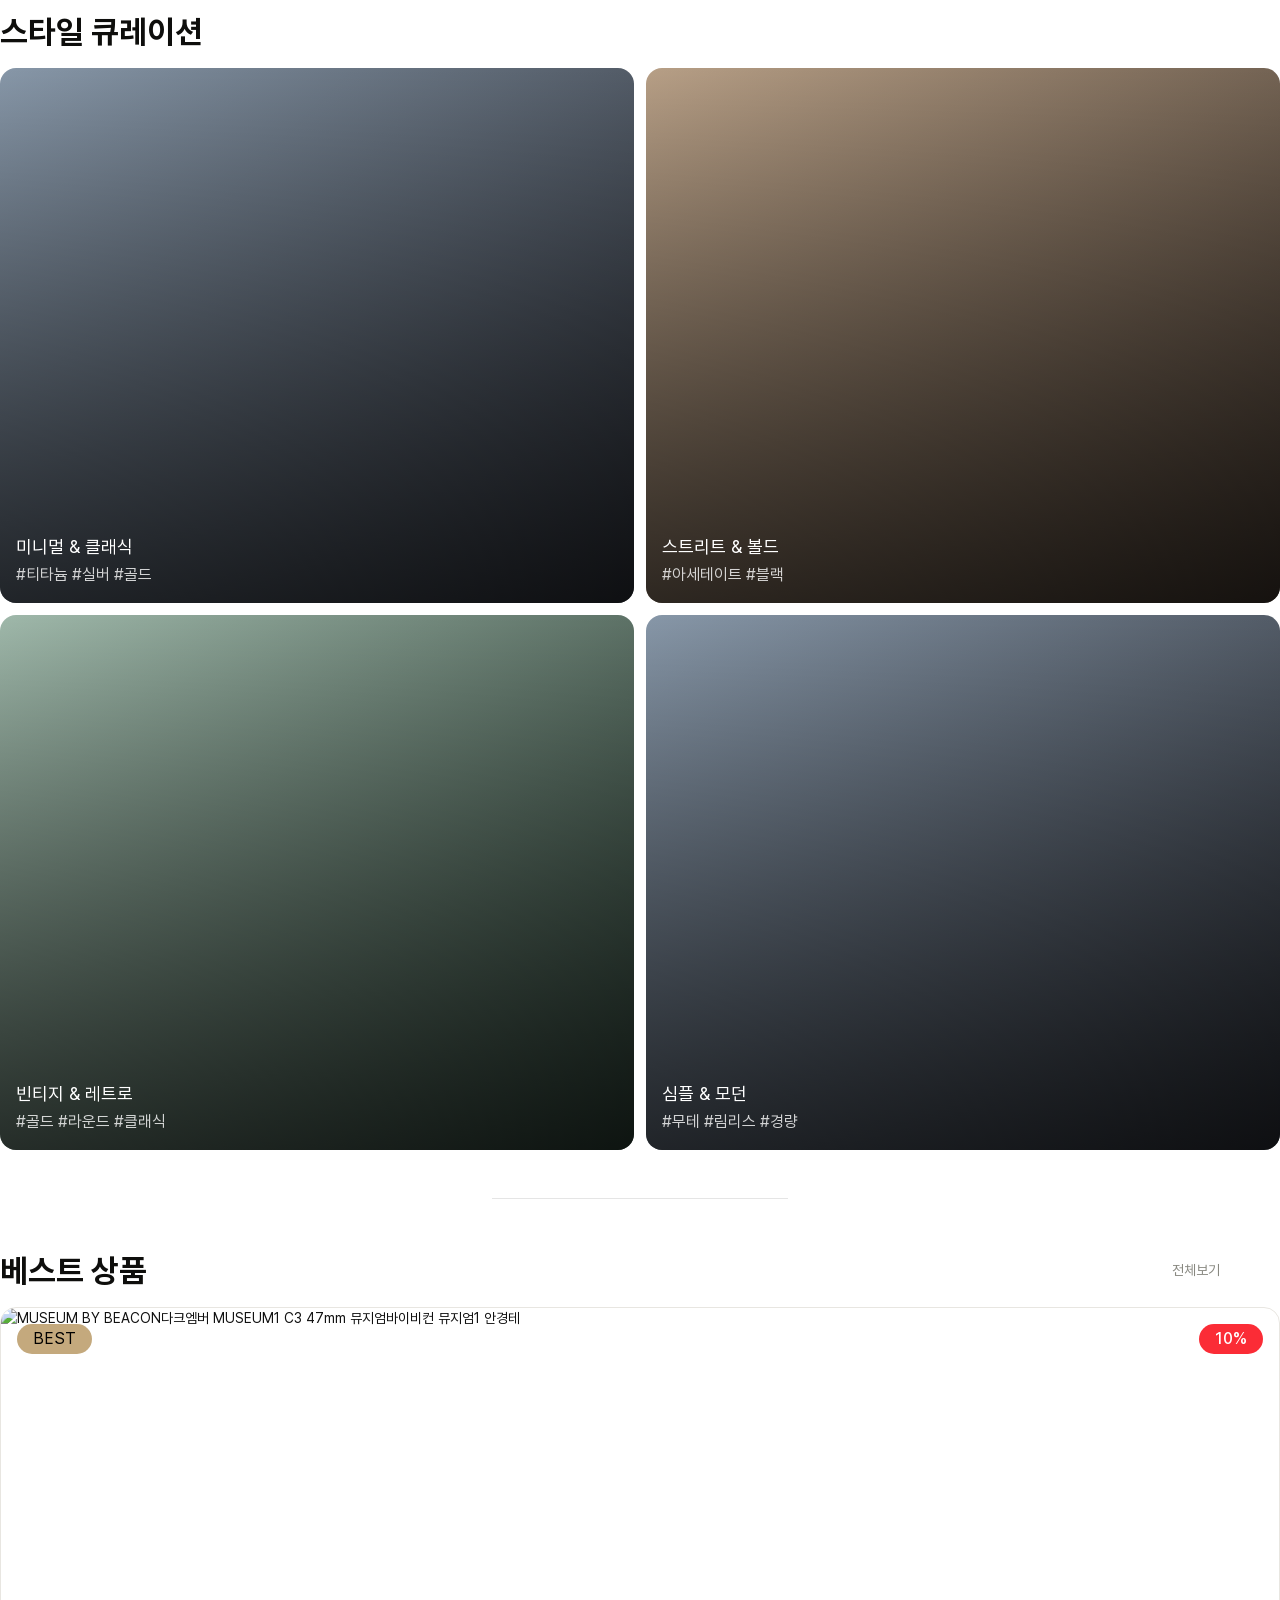
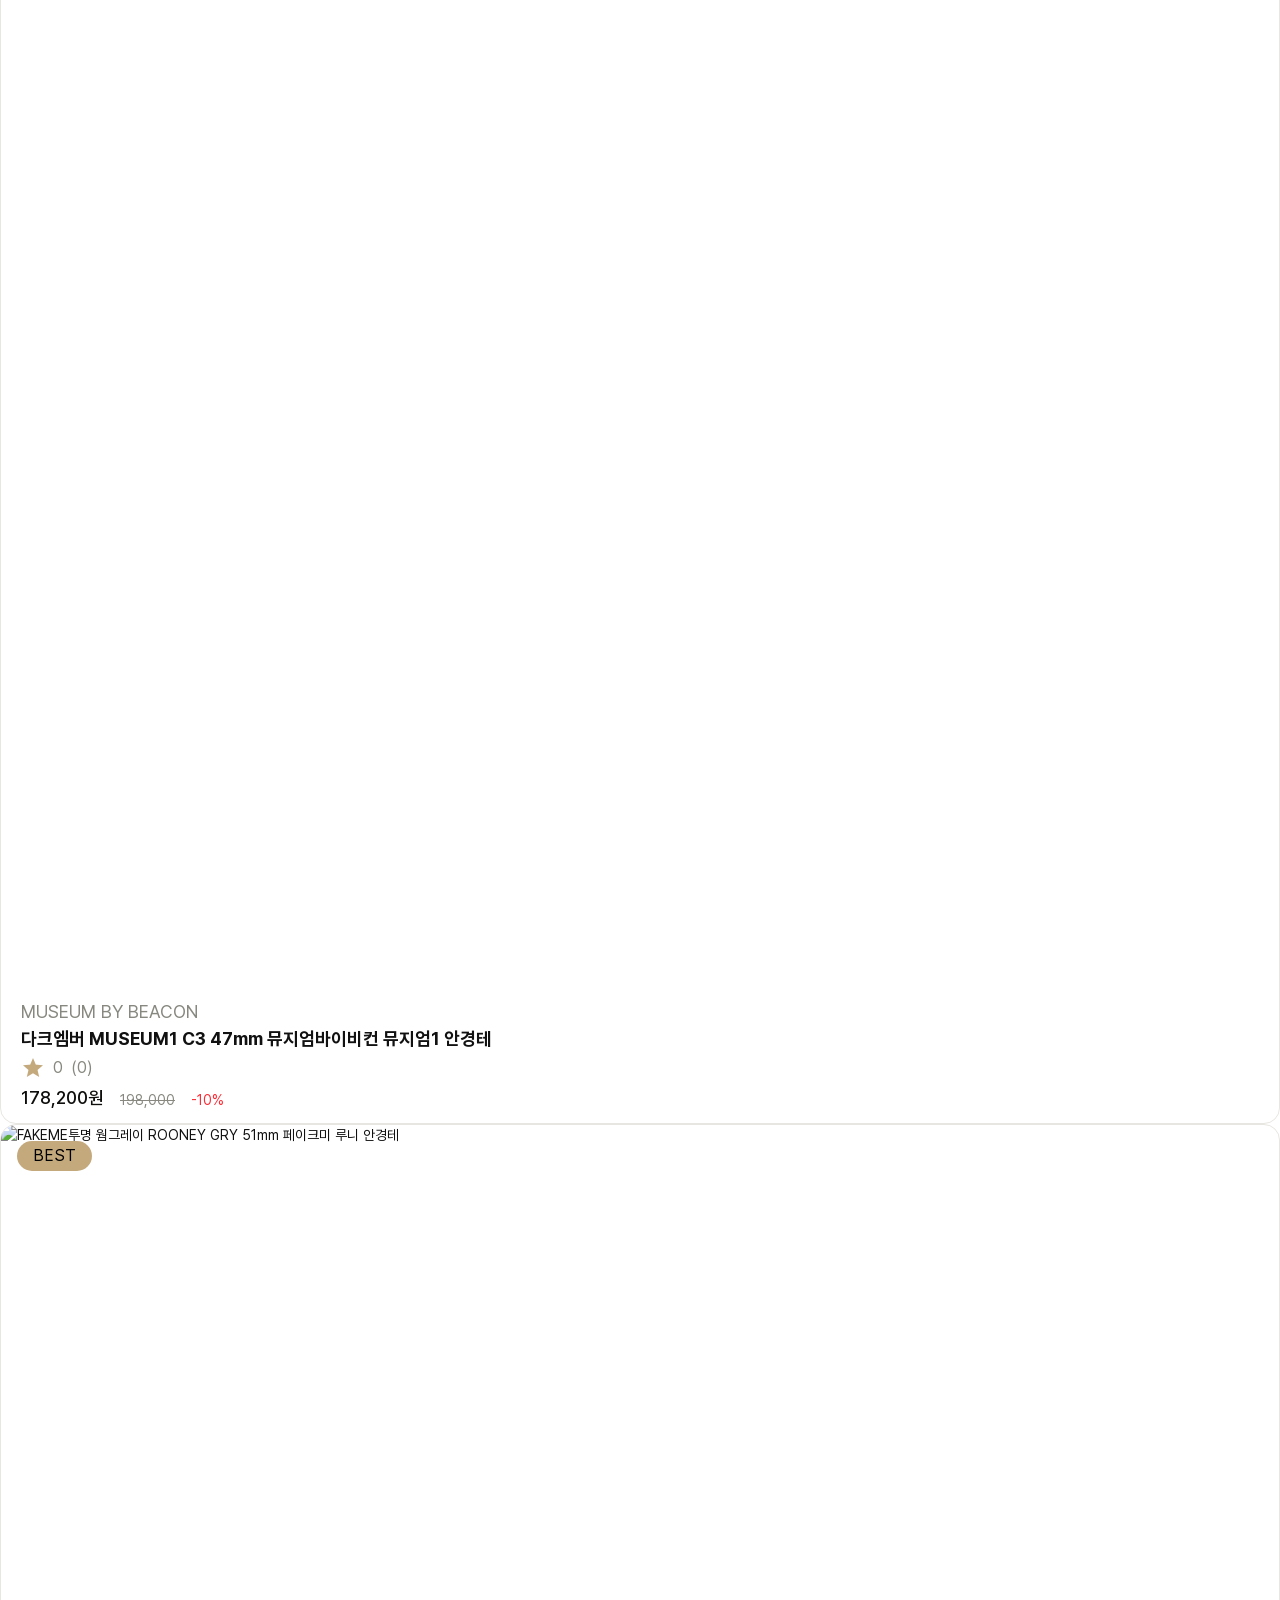
==== commit d9f8d248: "Merge branch 'main' into feat/Video" ====
--- a/index.html
+++ b/index.html
@@ -175,19 +175,19 @@
             <h2 id="curation-title">스타일 큐레이션</h2>
           </div>
           <div class="curation-grid">
-            <a class="curation-card" href="product-list.html?style=minimal">
+            <a class="curation-card" href="product-list.html?shapes=Browline,imless">
               <strong class="curation-title">미니멀 &amp; 클래식</strong>
               <p class="curation-tags">#티타늄 #실버 #골드</p>
             </a>
-            <a class="curation-card" href="product-list.html?style=bold">
+            <a class="curation-card" href="product-list.html?shapes=Goggle,Oval">
               <strong class="curation-title">스트리트 &amp; 볼드</strong>
               <p class="curation-tags">#아세테이트 #블랙</p>
             </a>
-            <a class="curation-card" href="product-list.html?style=vintage">
+            <a class="curation-card" href="product-list.html?brands=Ray-Ban">
               <strong class="curation-title">빈티지 &amp; 레트로</strong>
               <p class="curation-tags">#골드 #라운드 #클래식</p>
             </a>
-            <a class="curation-card" href="product-list.html?style=modern">
+            <a class="curation-card" href="product-list.html?shapes=Panto,Mixed,Round">
               <strong class="curation-title">심플 &amp; 모던</strong>
               <p class="curation-tags">#무테 #림리스 #경량</p>
             </a>
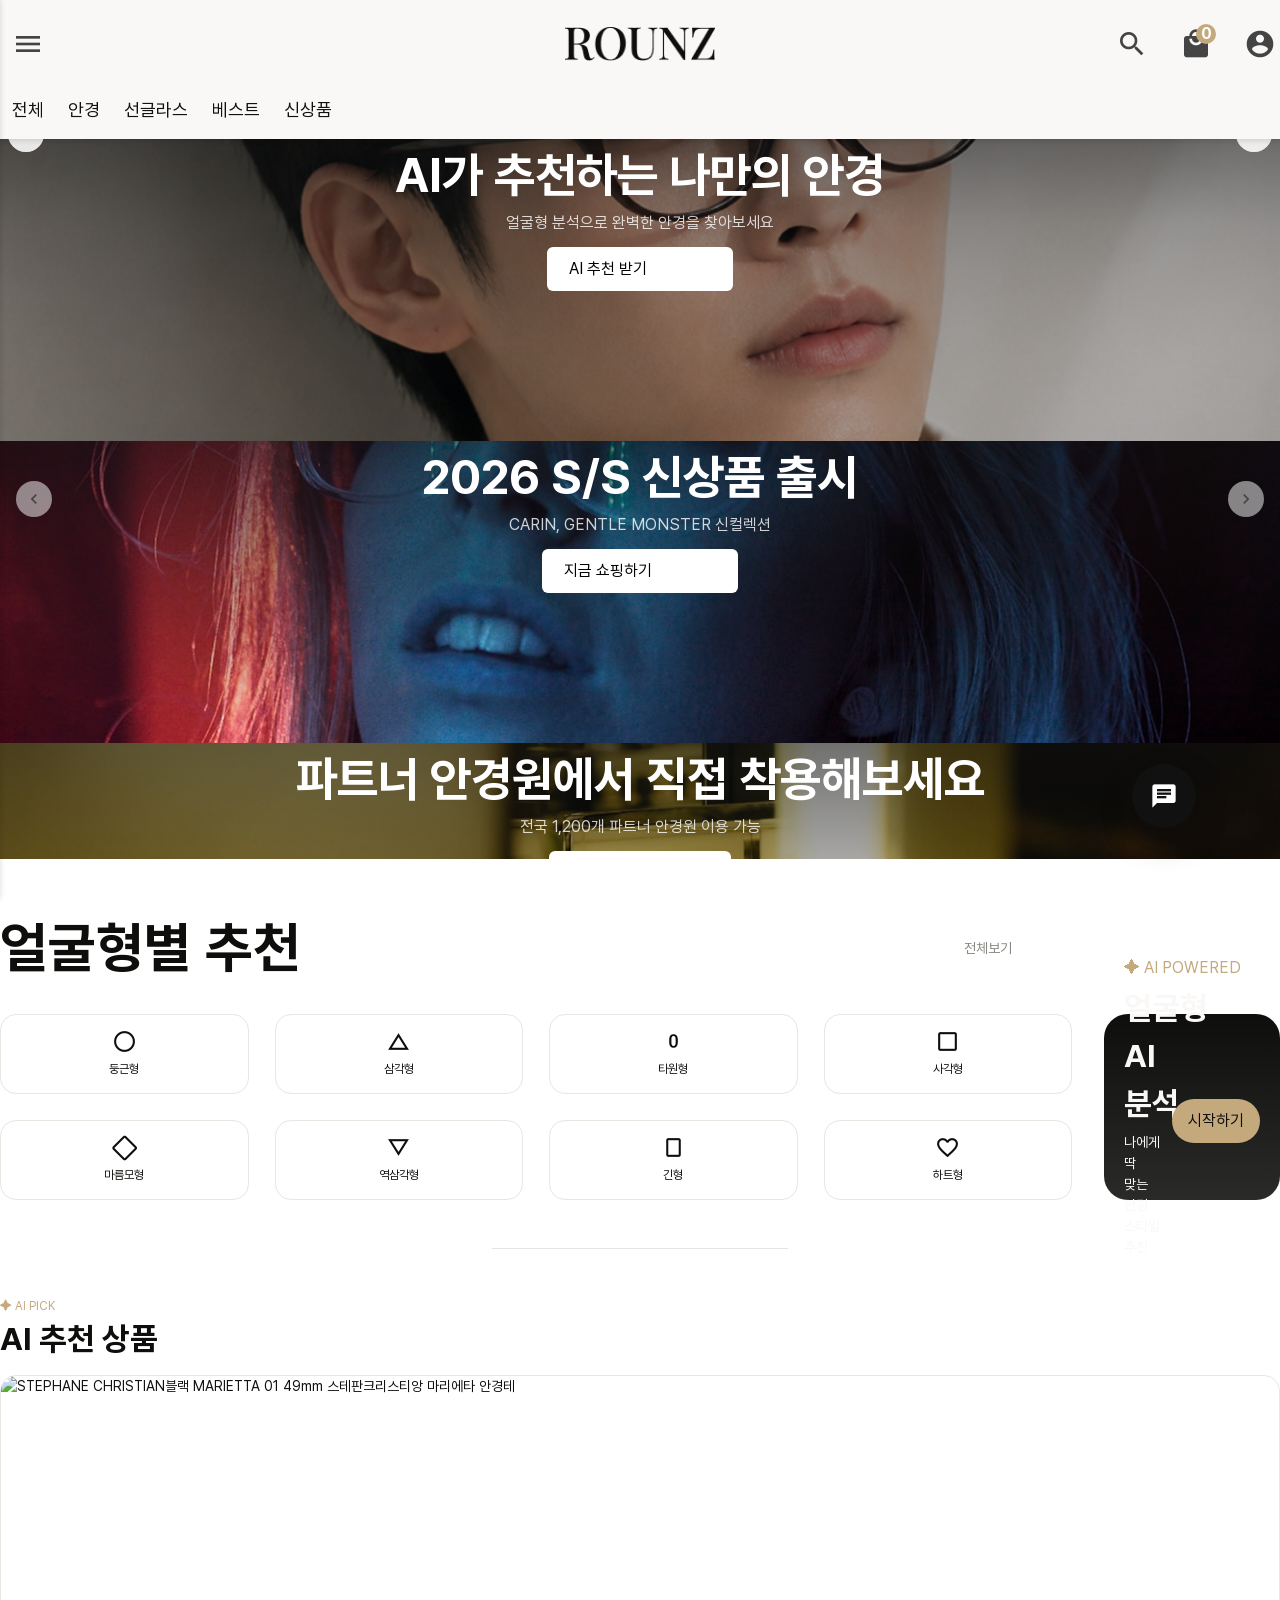
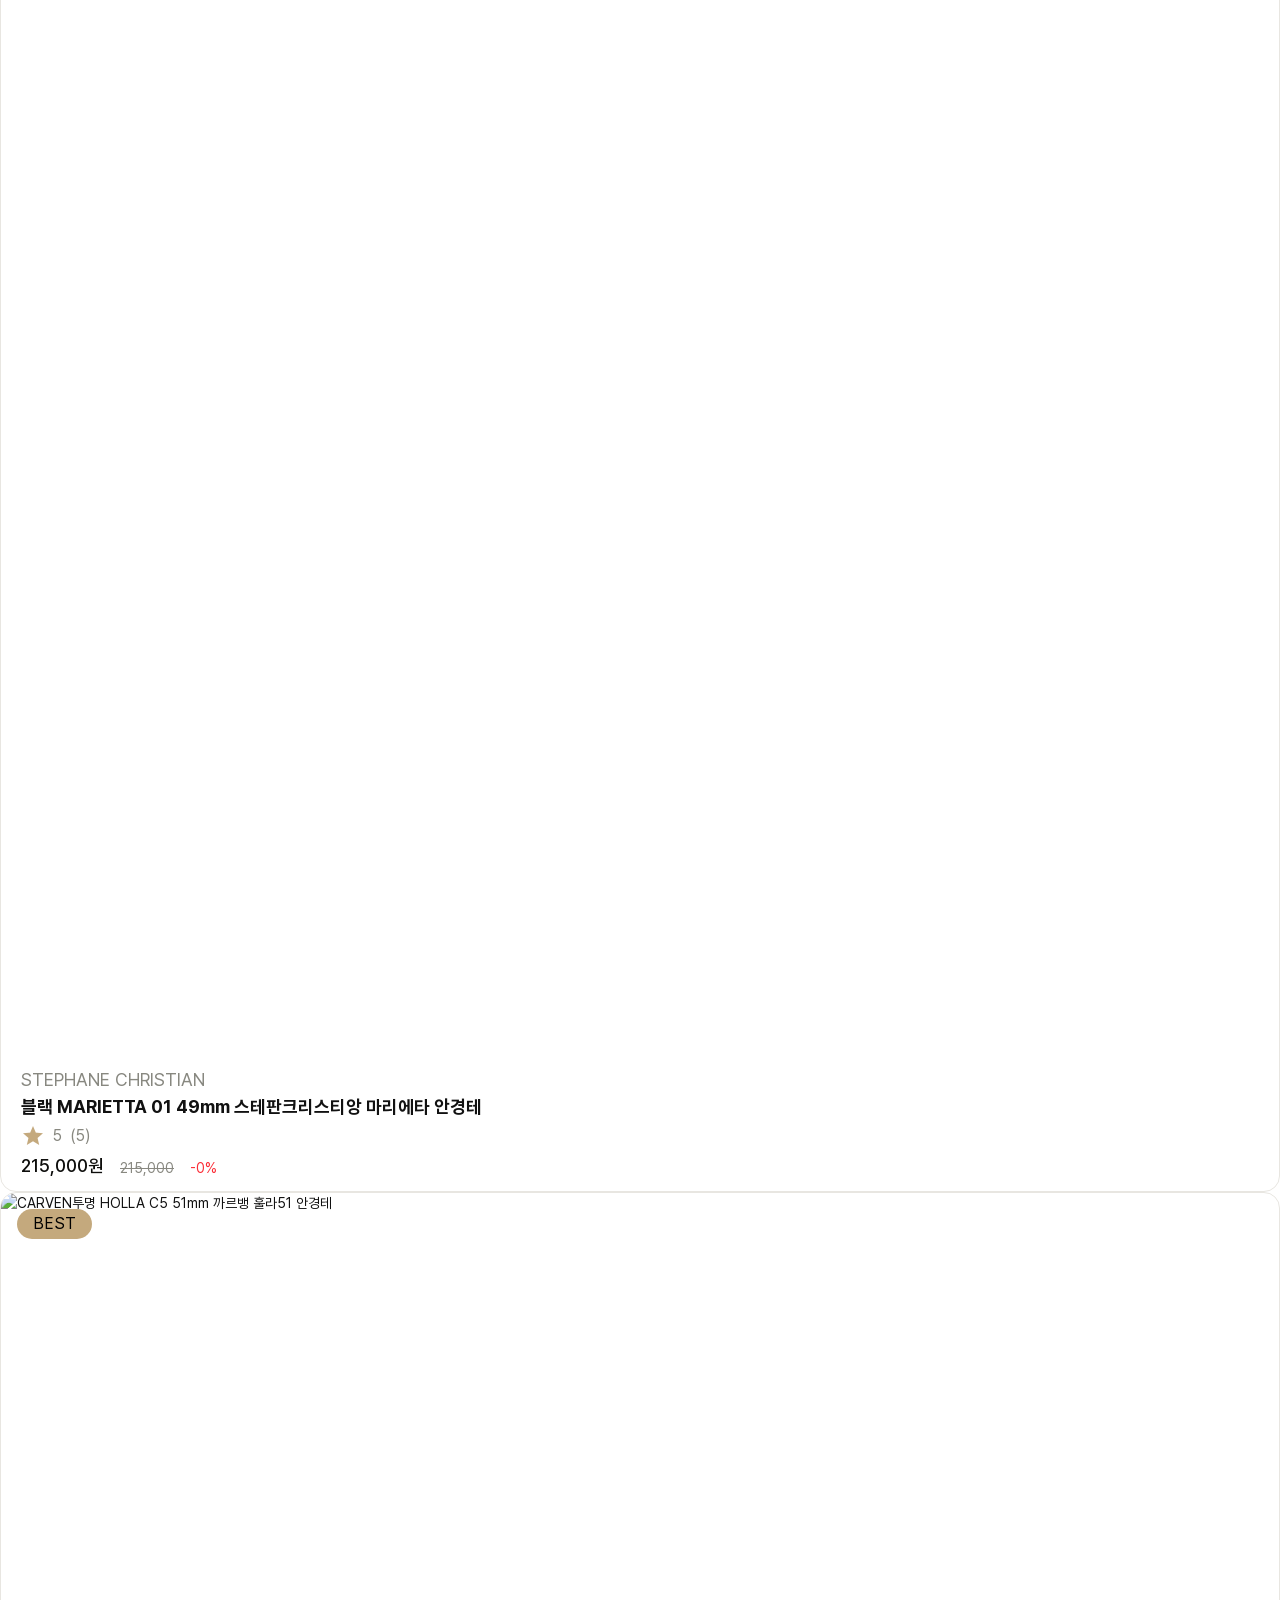
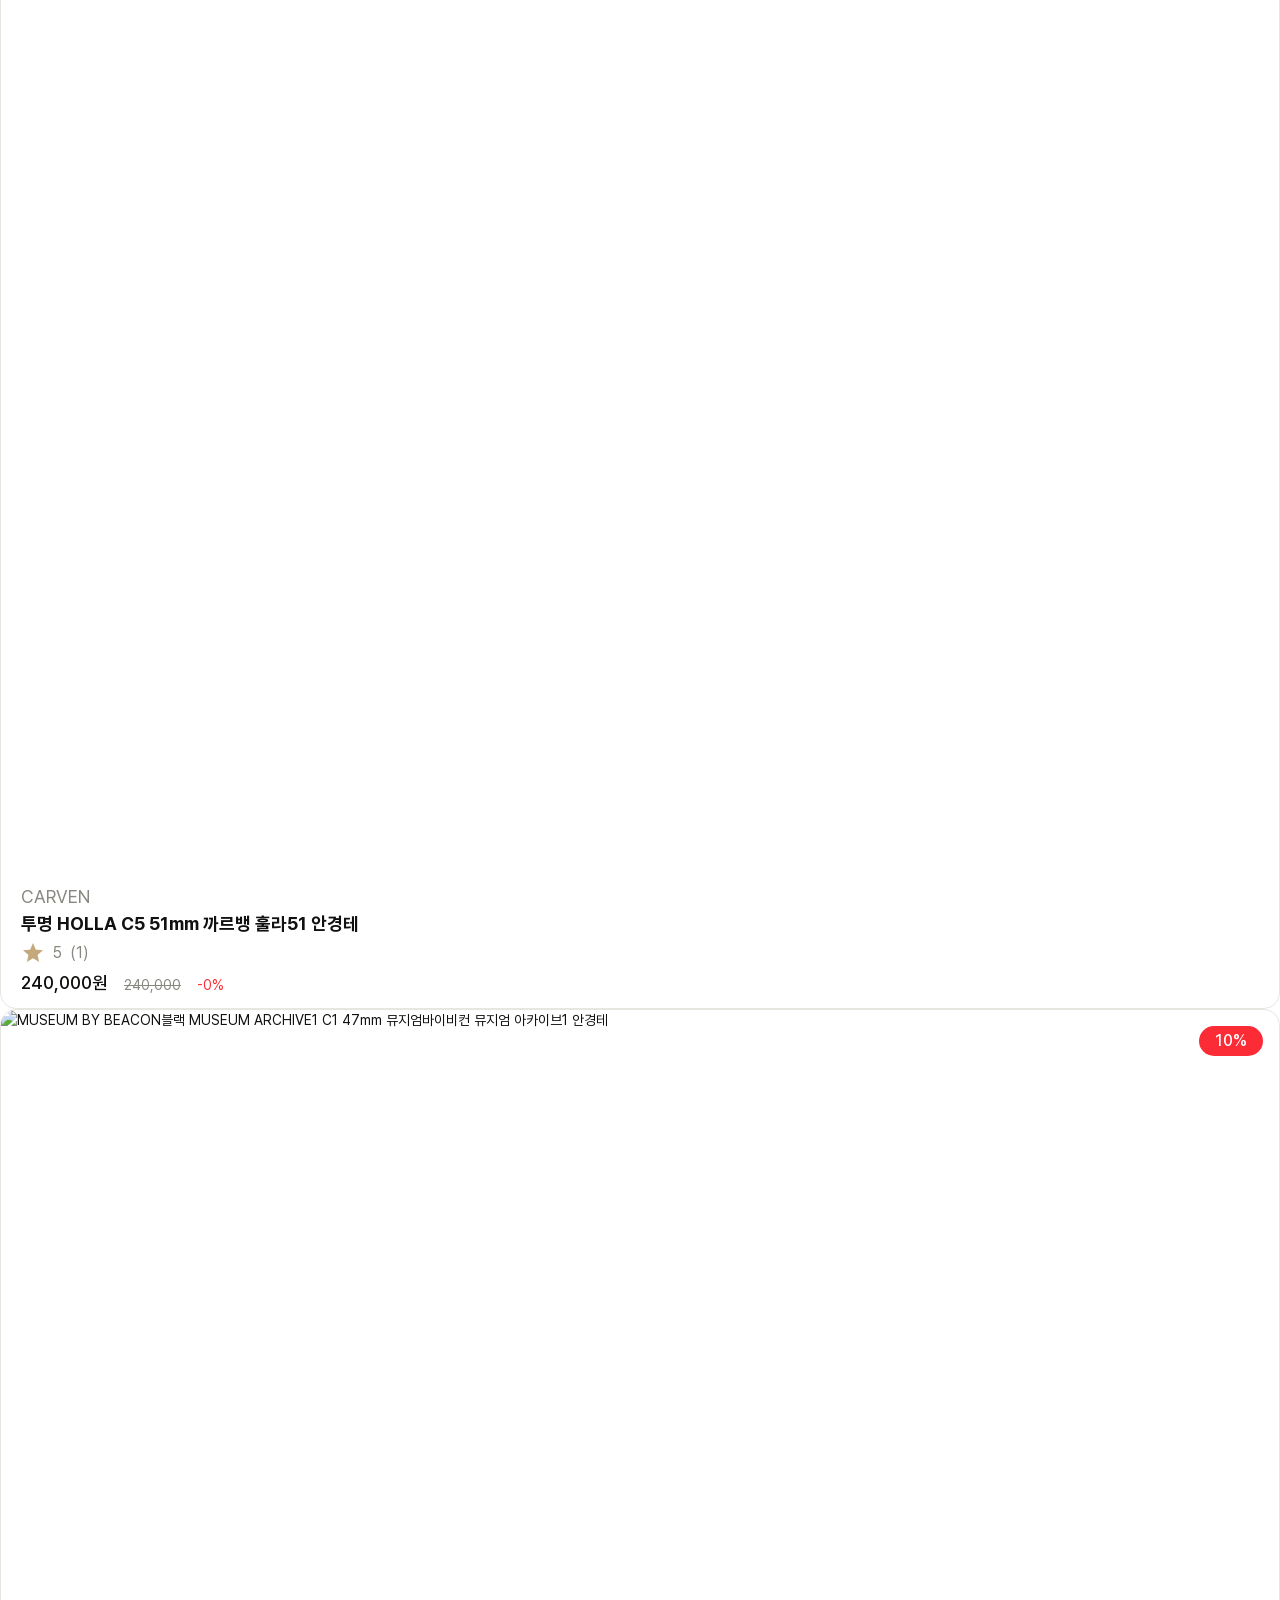
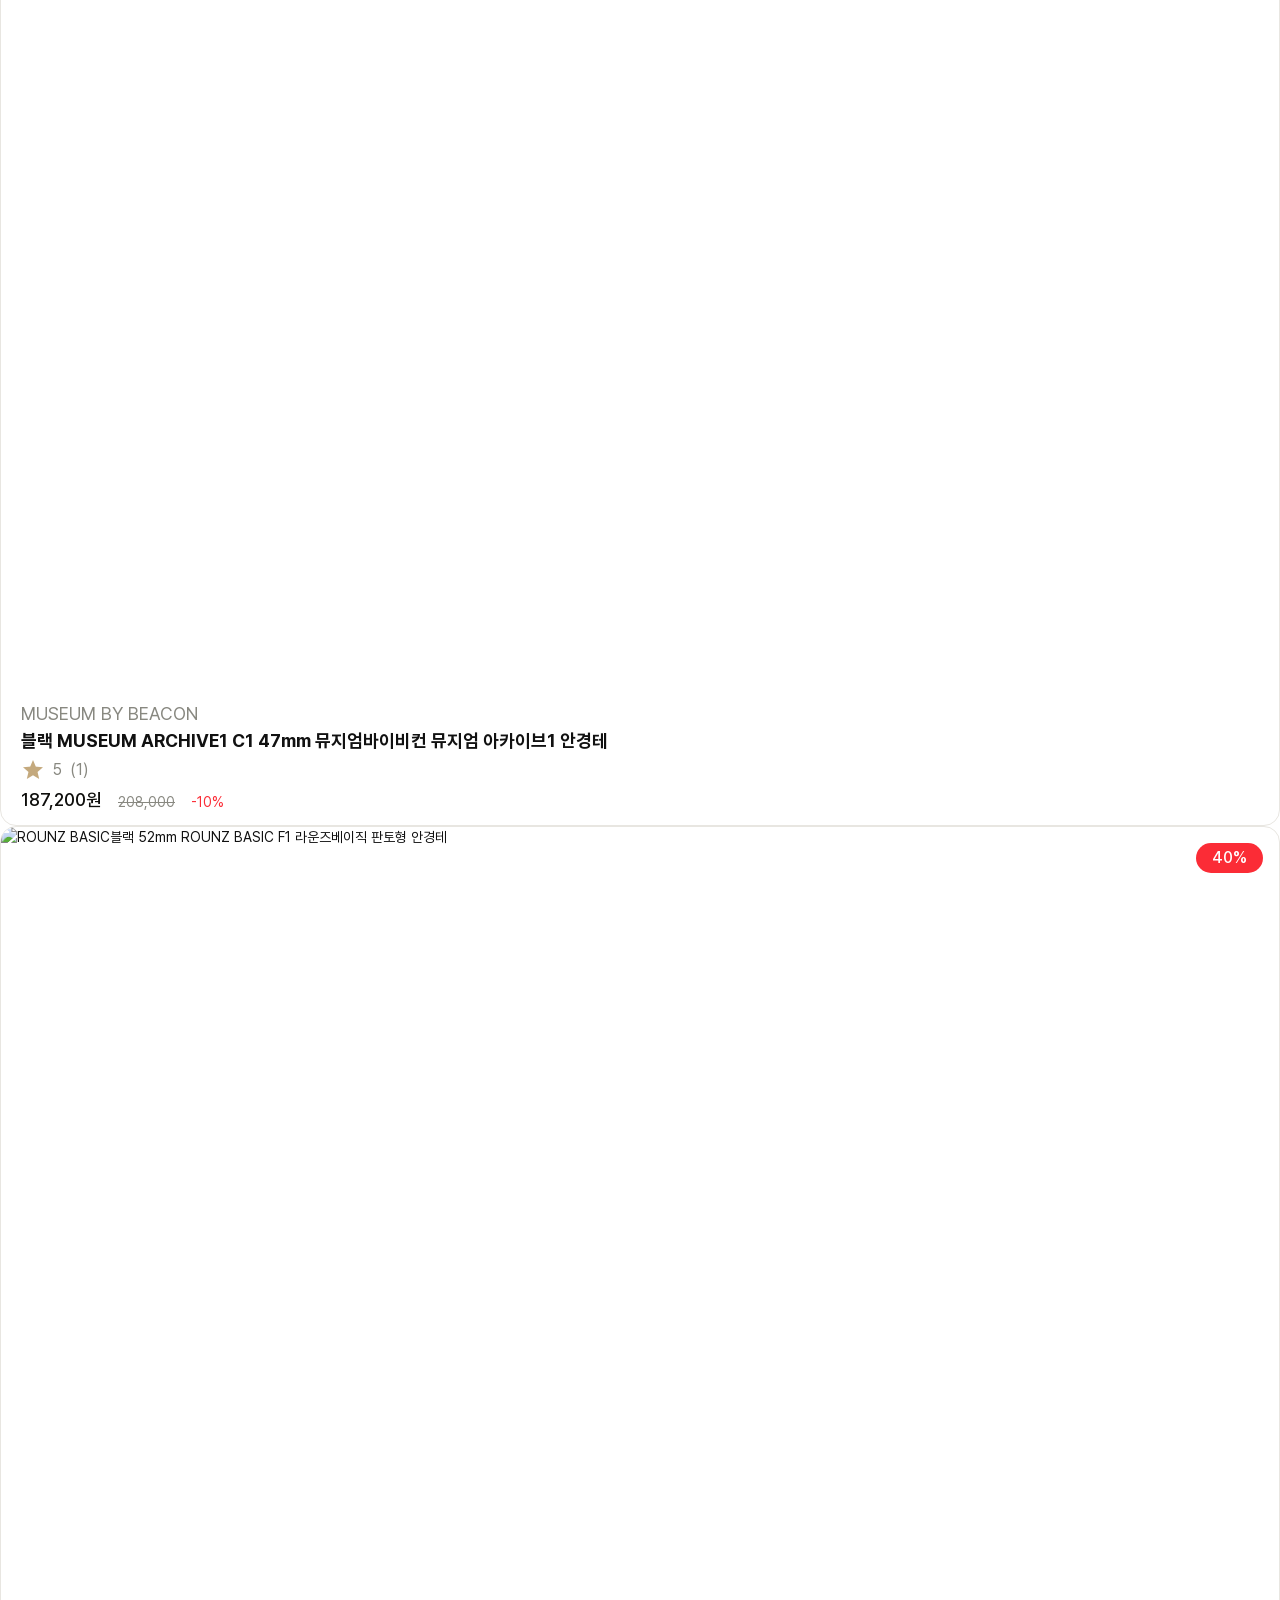
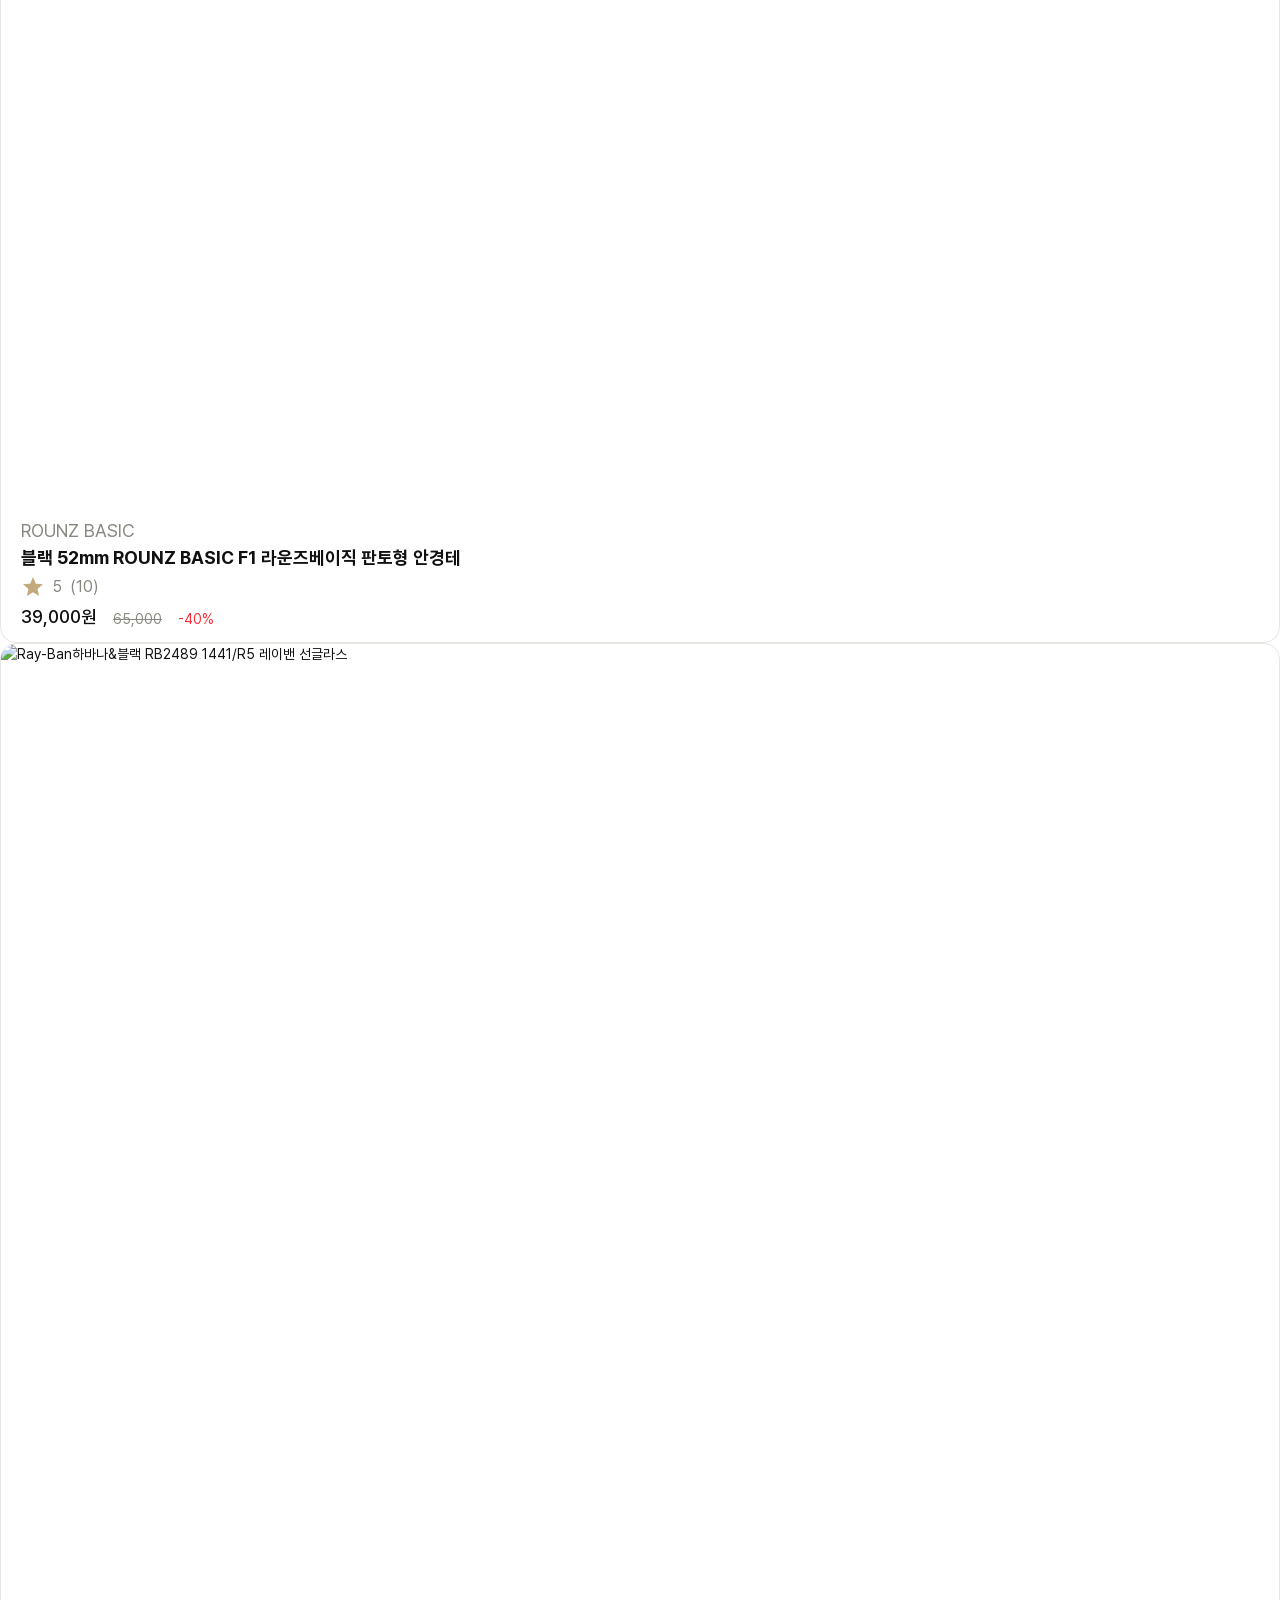
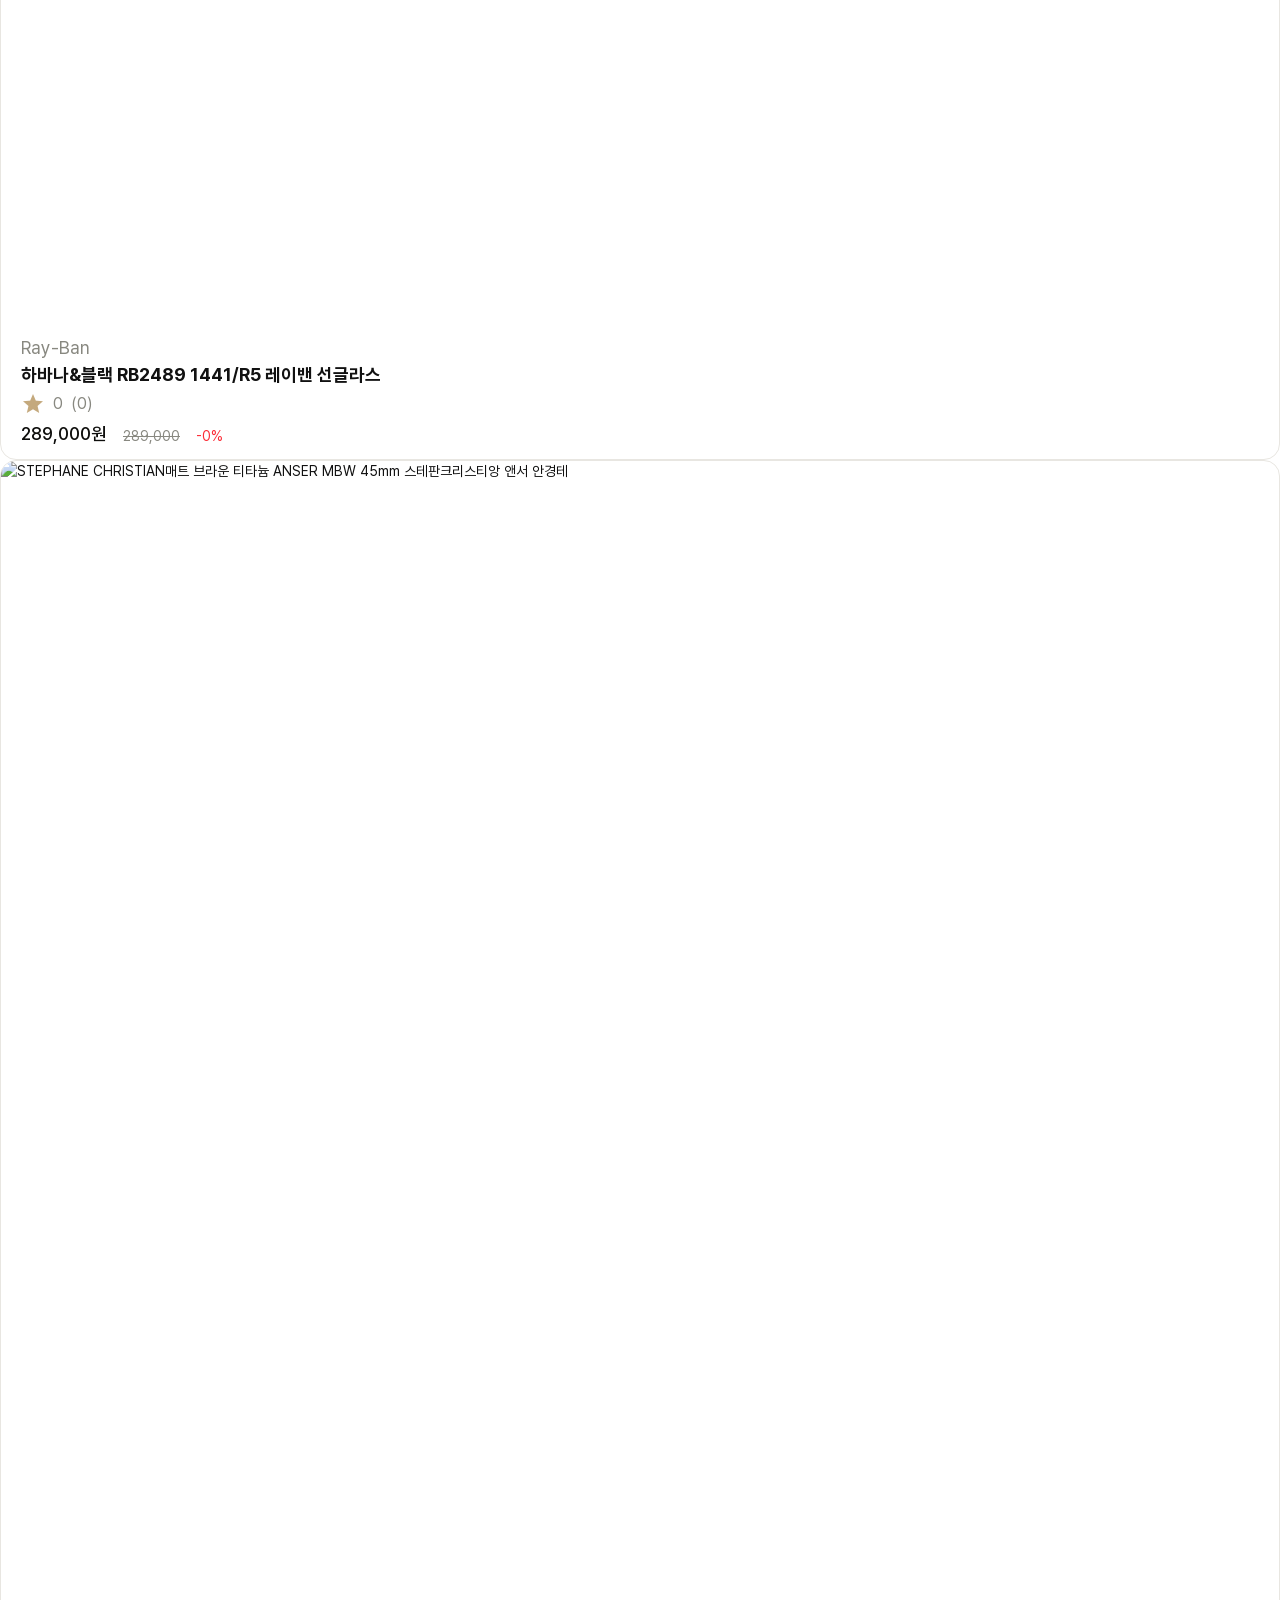
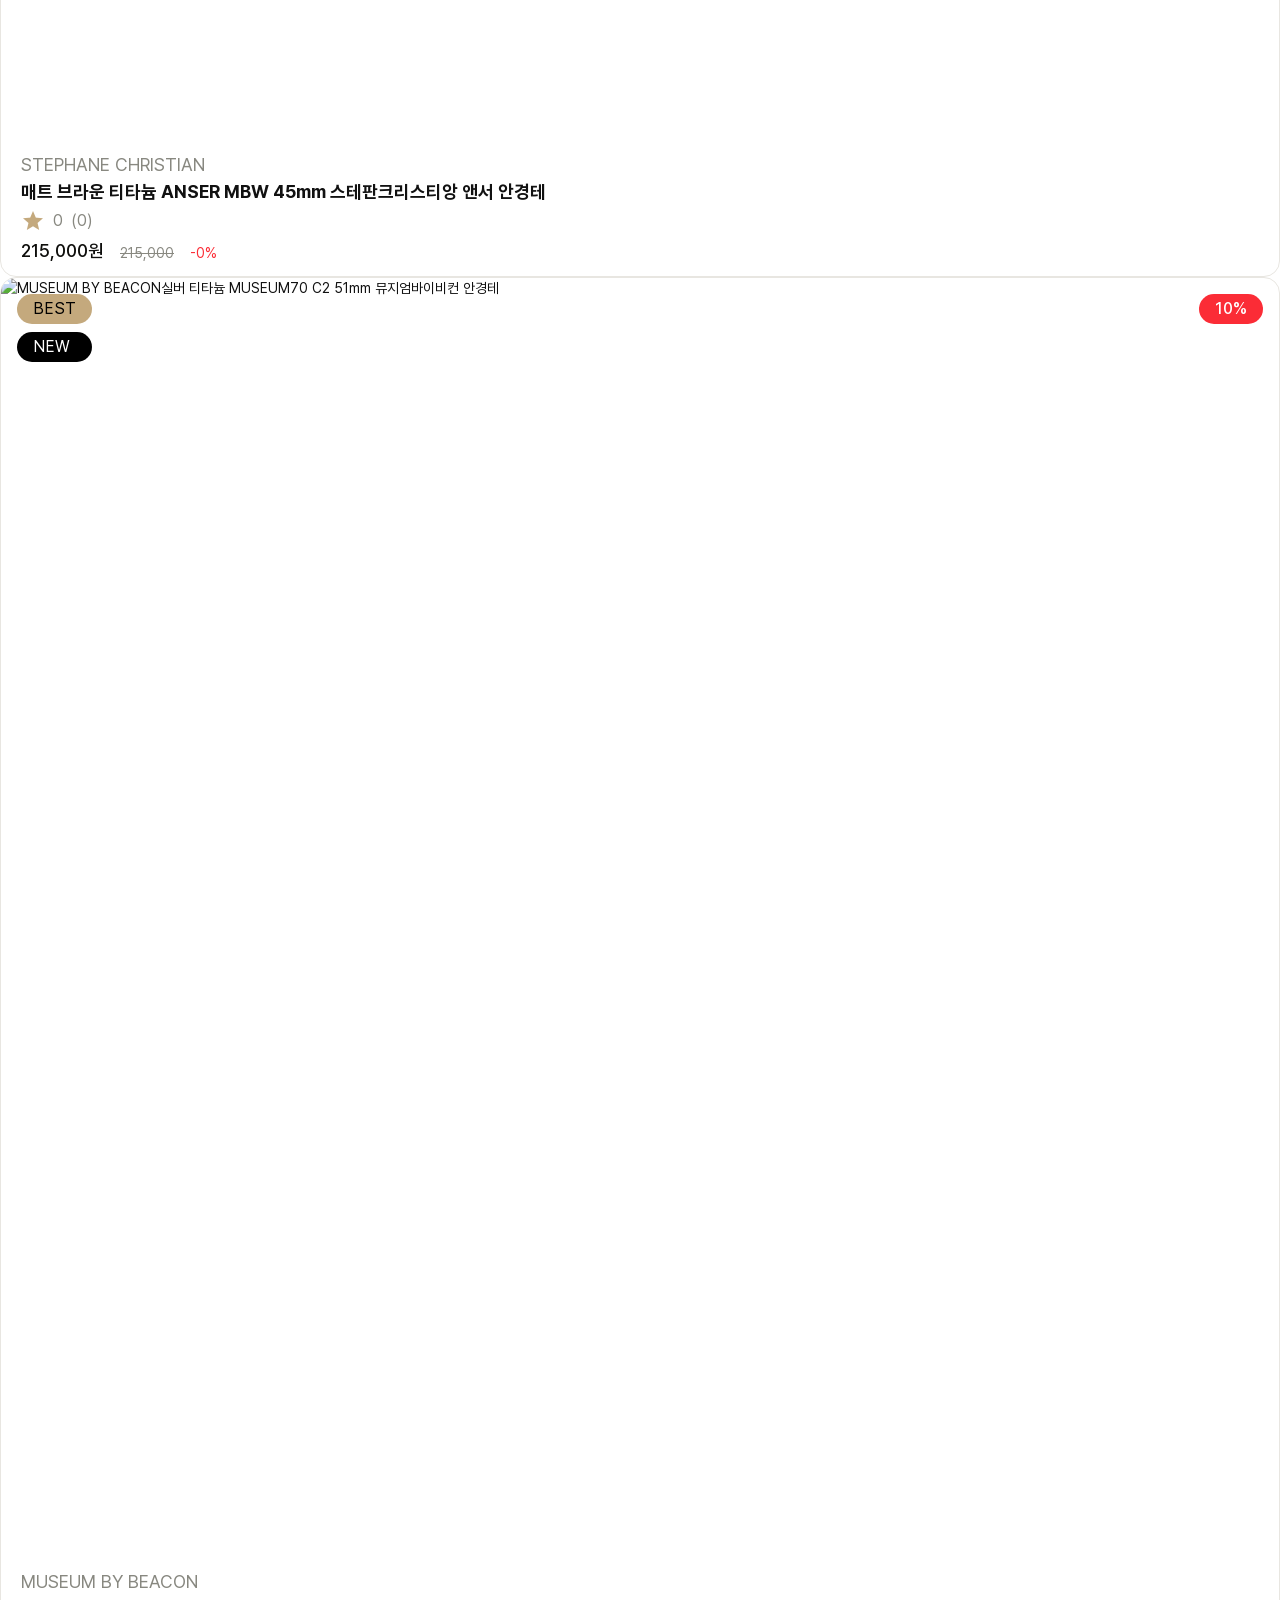
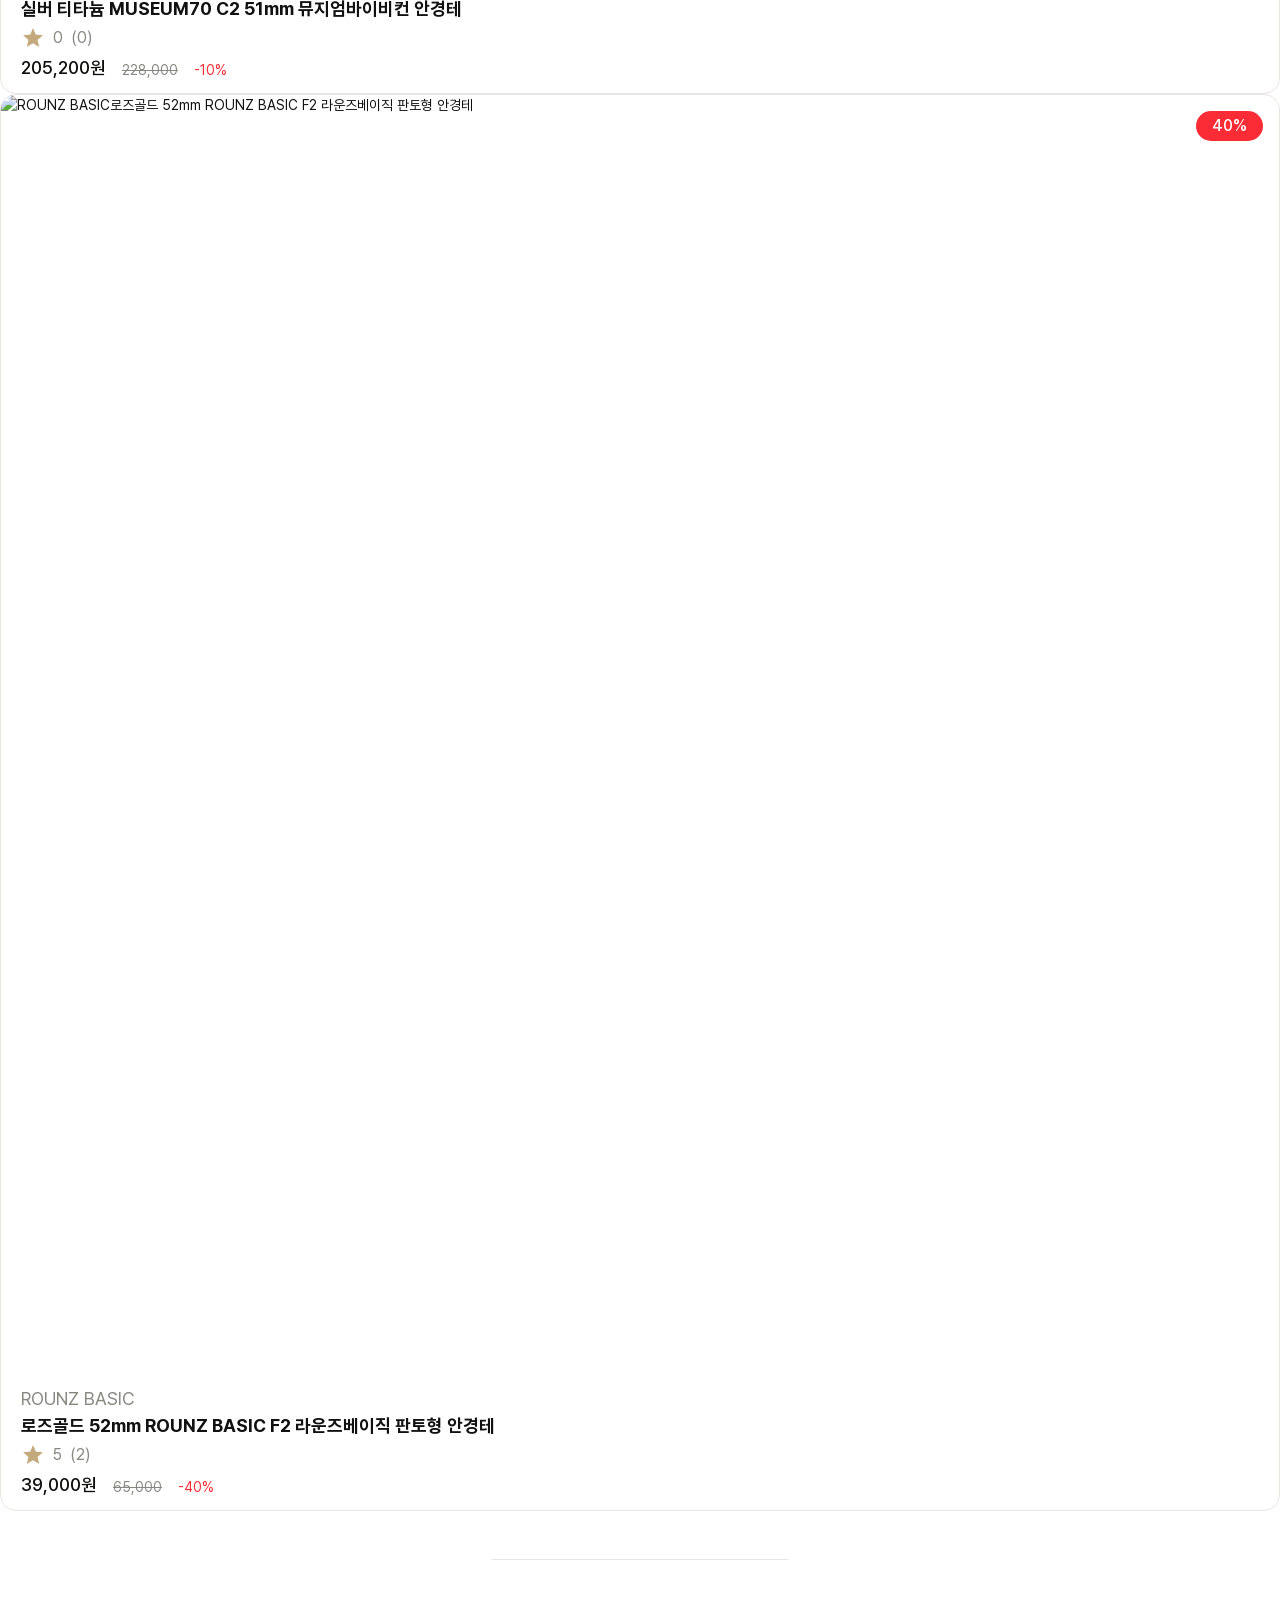
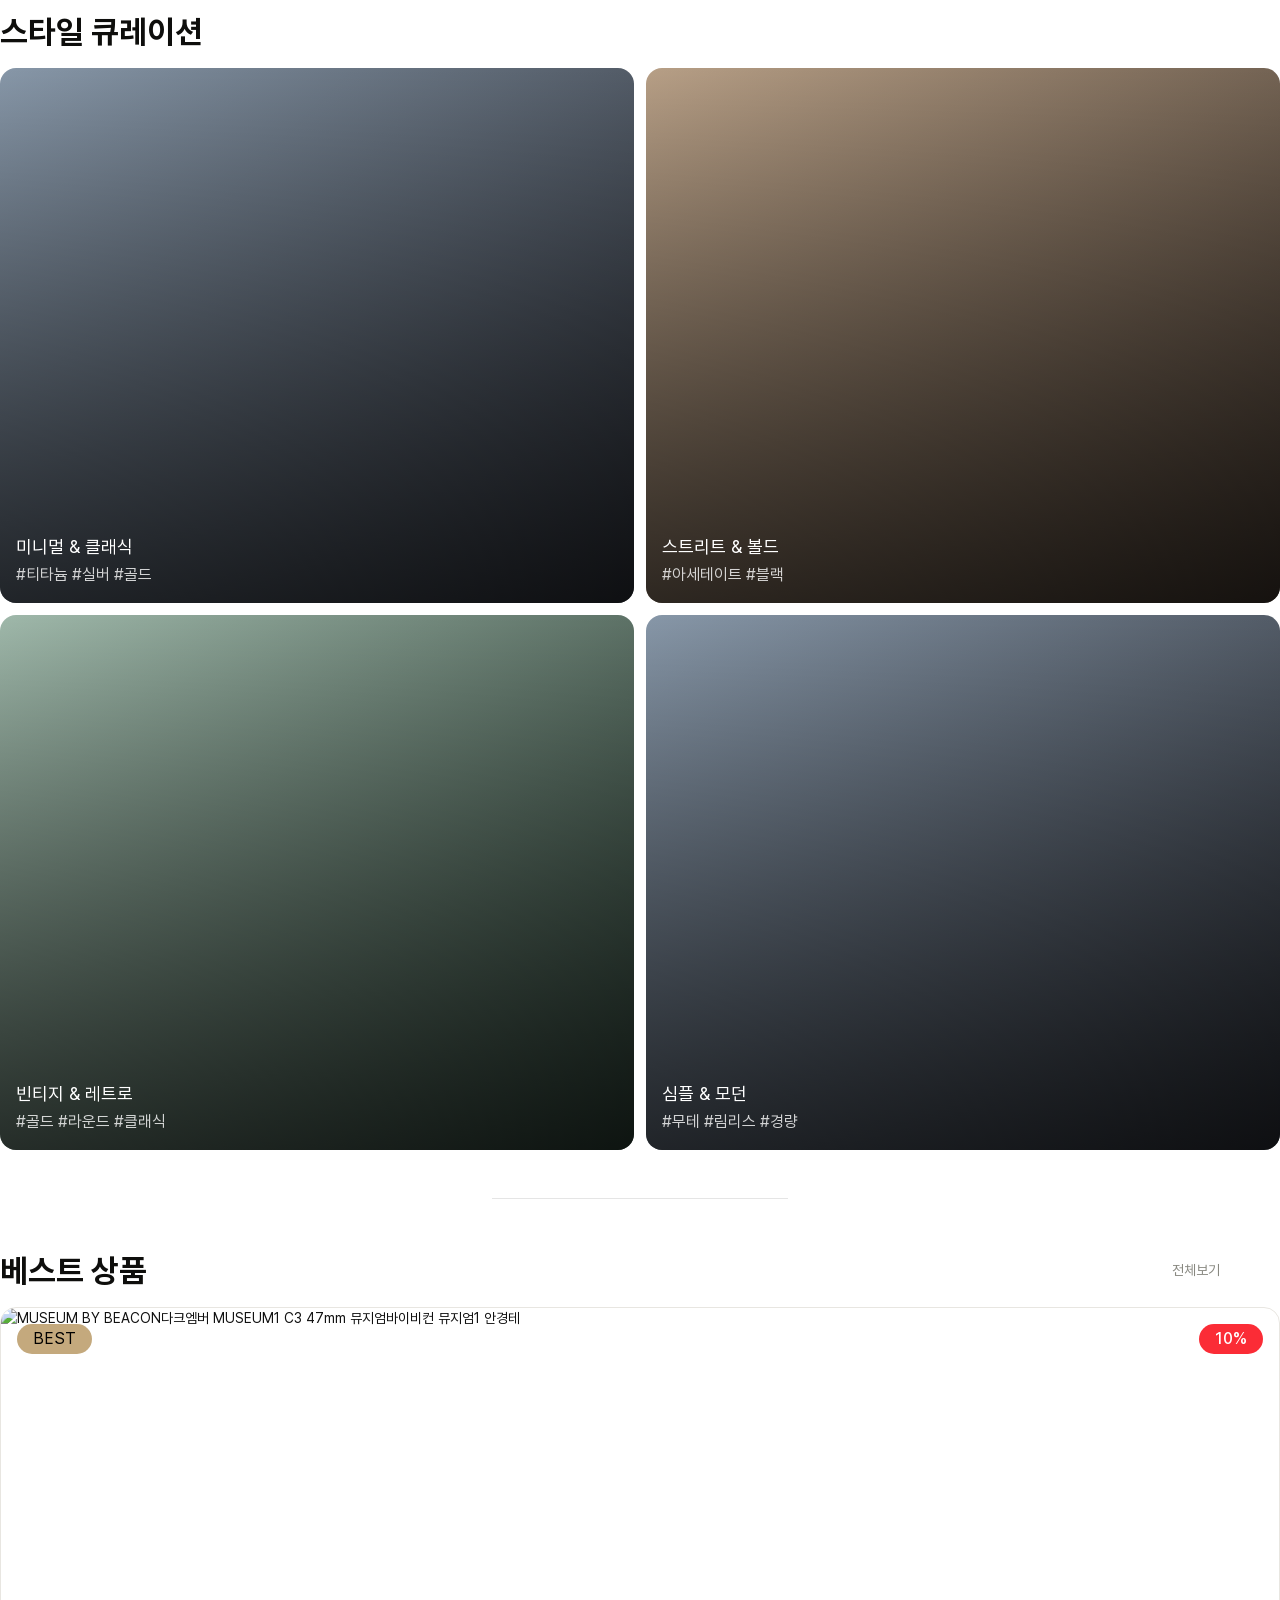
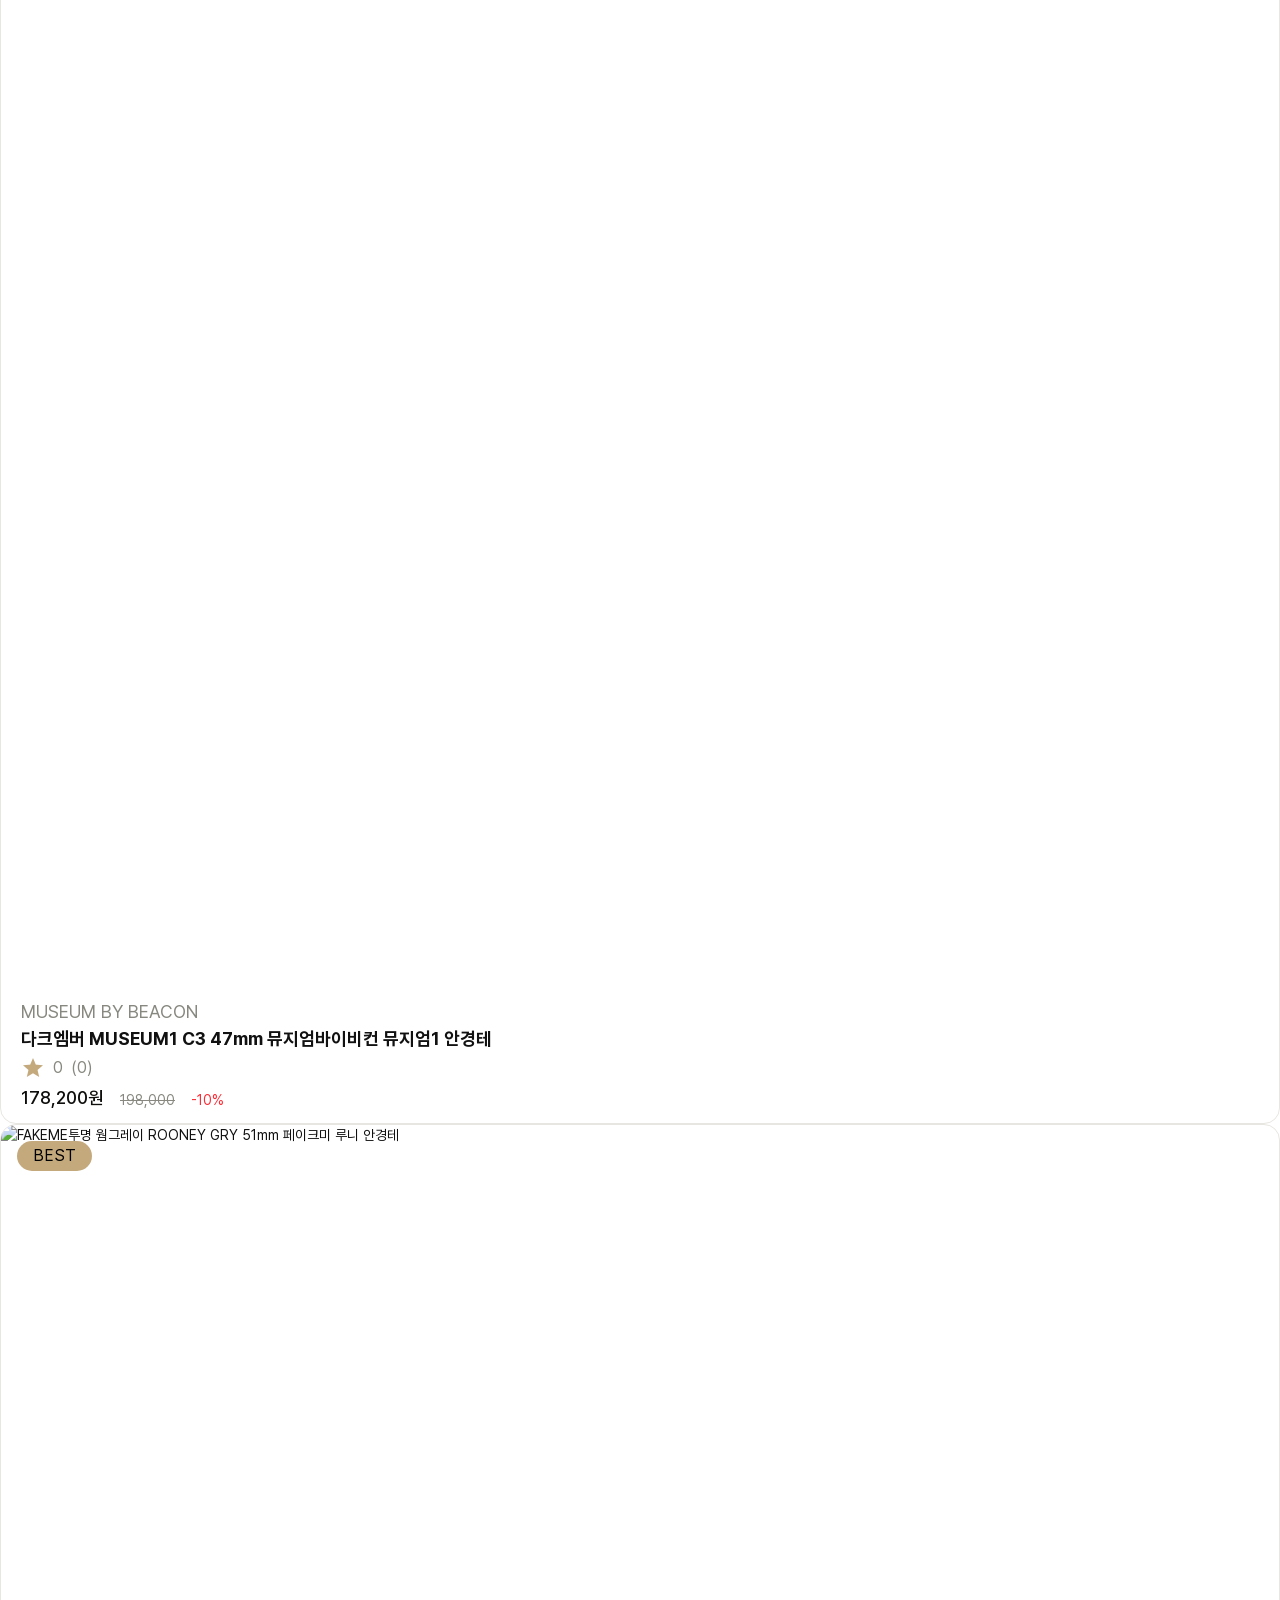
==== commit 76019fa6: "feat: favicon 파비콘 추가" ====
--- a/index.html
+++ b/index.html
@@ -6,6 +6,7 @@
     <link href="https://fonts.googleapis.com/icon?family=Material+Icons" rel="stylesheet" />
     <link rel="stylesheet" href="https://cdn.jsdelivr.net/npm/swiper@12/swiper-bundle.min.css" />
     <link rel="stylesheet" href="css/style.css" />
+    <link rel="icon" href="assets/icons/favicon_rounz.svg" />
     <title>ROUNZ | AI 안경 추천</title>
   </head>
   <body class="index-page">
@@ -256,19 +257,8 @@
       <section class="video-section section-block" aria-labelledby="video-title">
         <div class="inner">
           <h2 id="video-title" class="sr-only">ROUNZ 브랜드 영상</h2>
-          <div class="video-wrapper">
-            <video
-              class="brand-video"
-              src="assets/Video/fakeme_sp.mp4"
-              preload="metadata"
-              playsinline
-            ></video>
-            <div class="video-overlay">
-              <button class="video-play-btn" aria-label="영상 재생">
-                <span class="material-icons video-btn-icon" aria-hidden="true">play_arrow</span>
-              </button>
-              <p class="video-caption">rounz 브랜드 스토리</p>
-            </div>
+          <div class="video-placeholder" role="img" aria-label="ROUNZ 브랜드 영상 영역">
+            <span class="video-play-icon" aria-hidden="true"></span>
           </div>
         </div>
       </section>
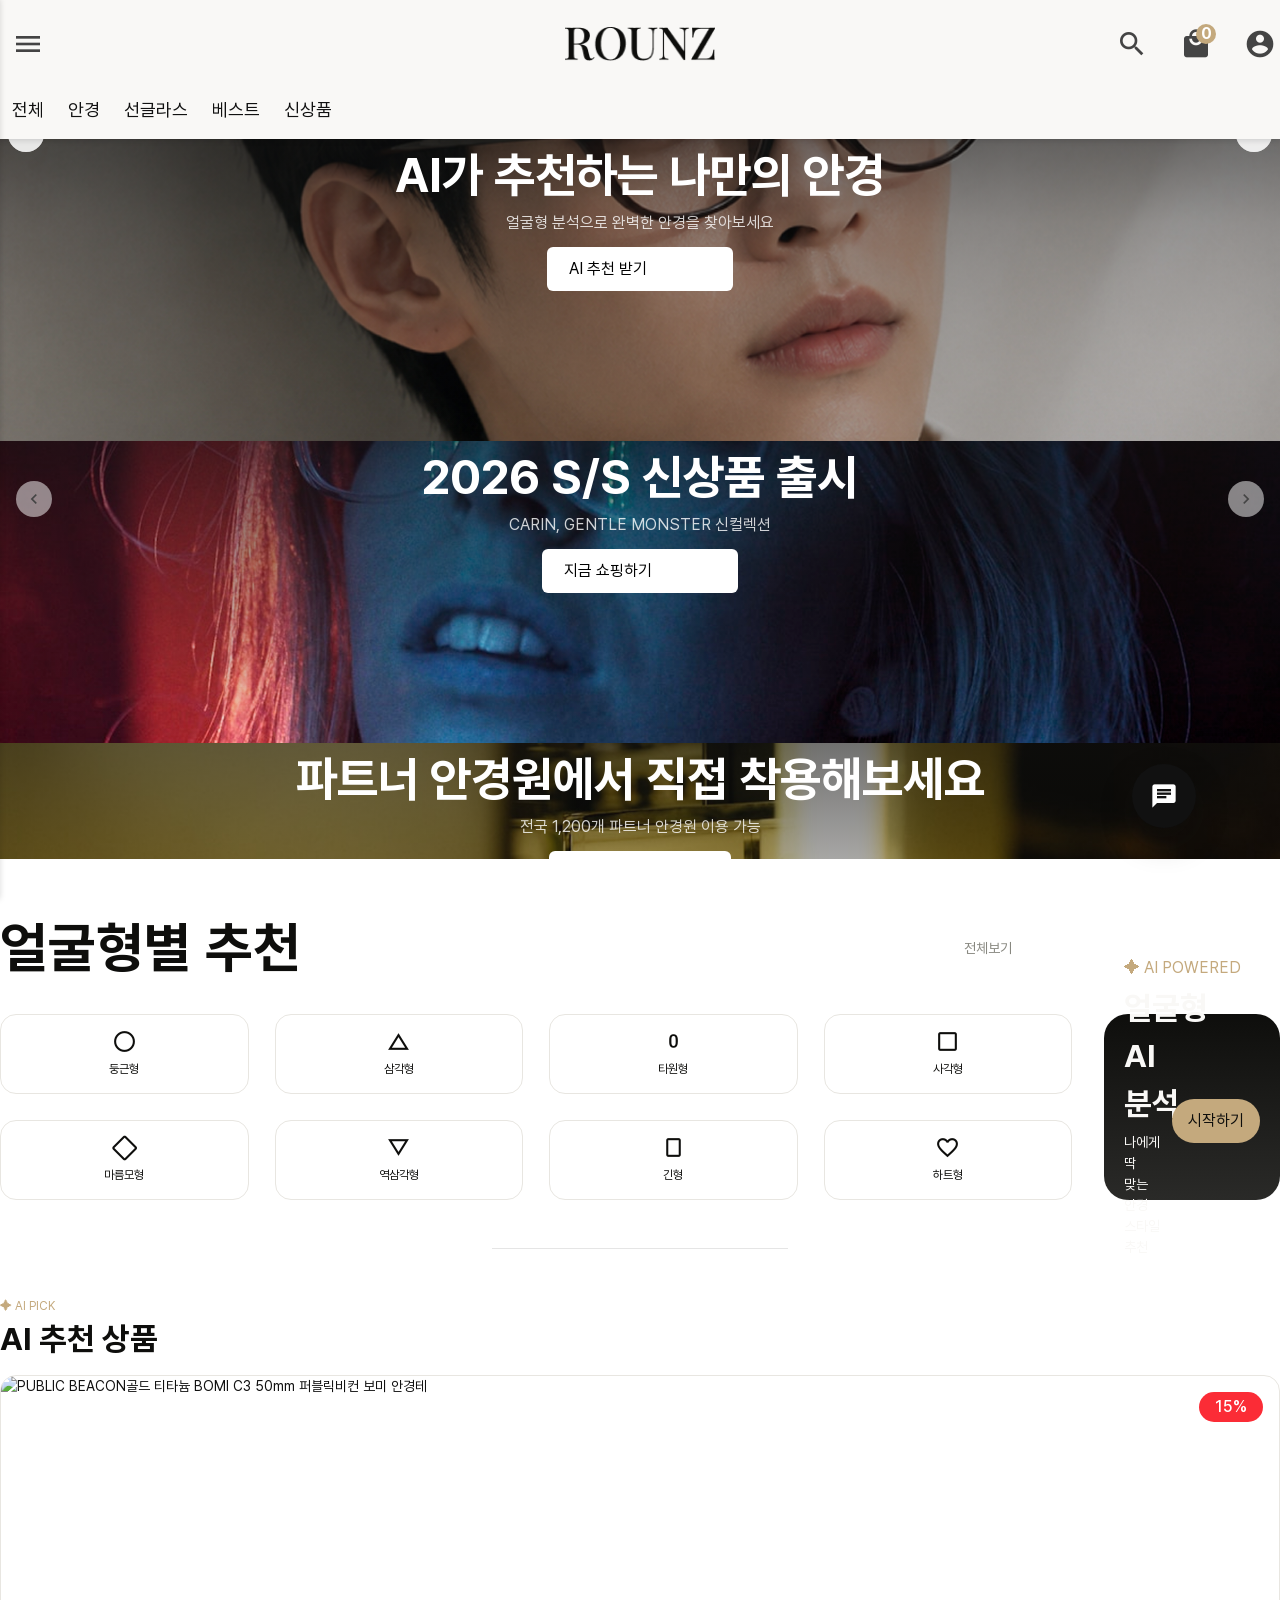
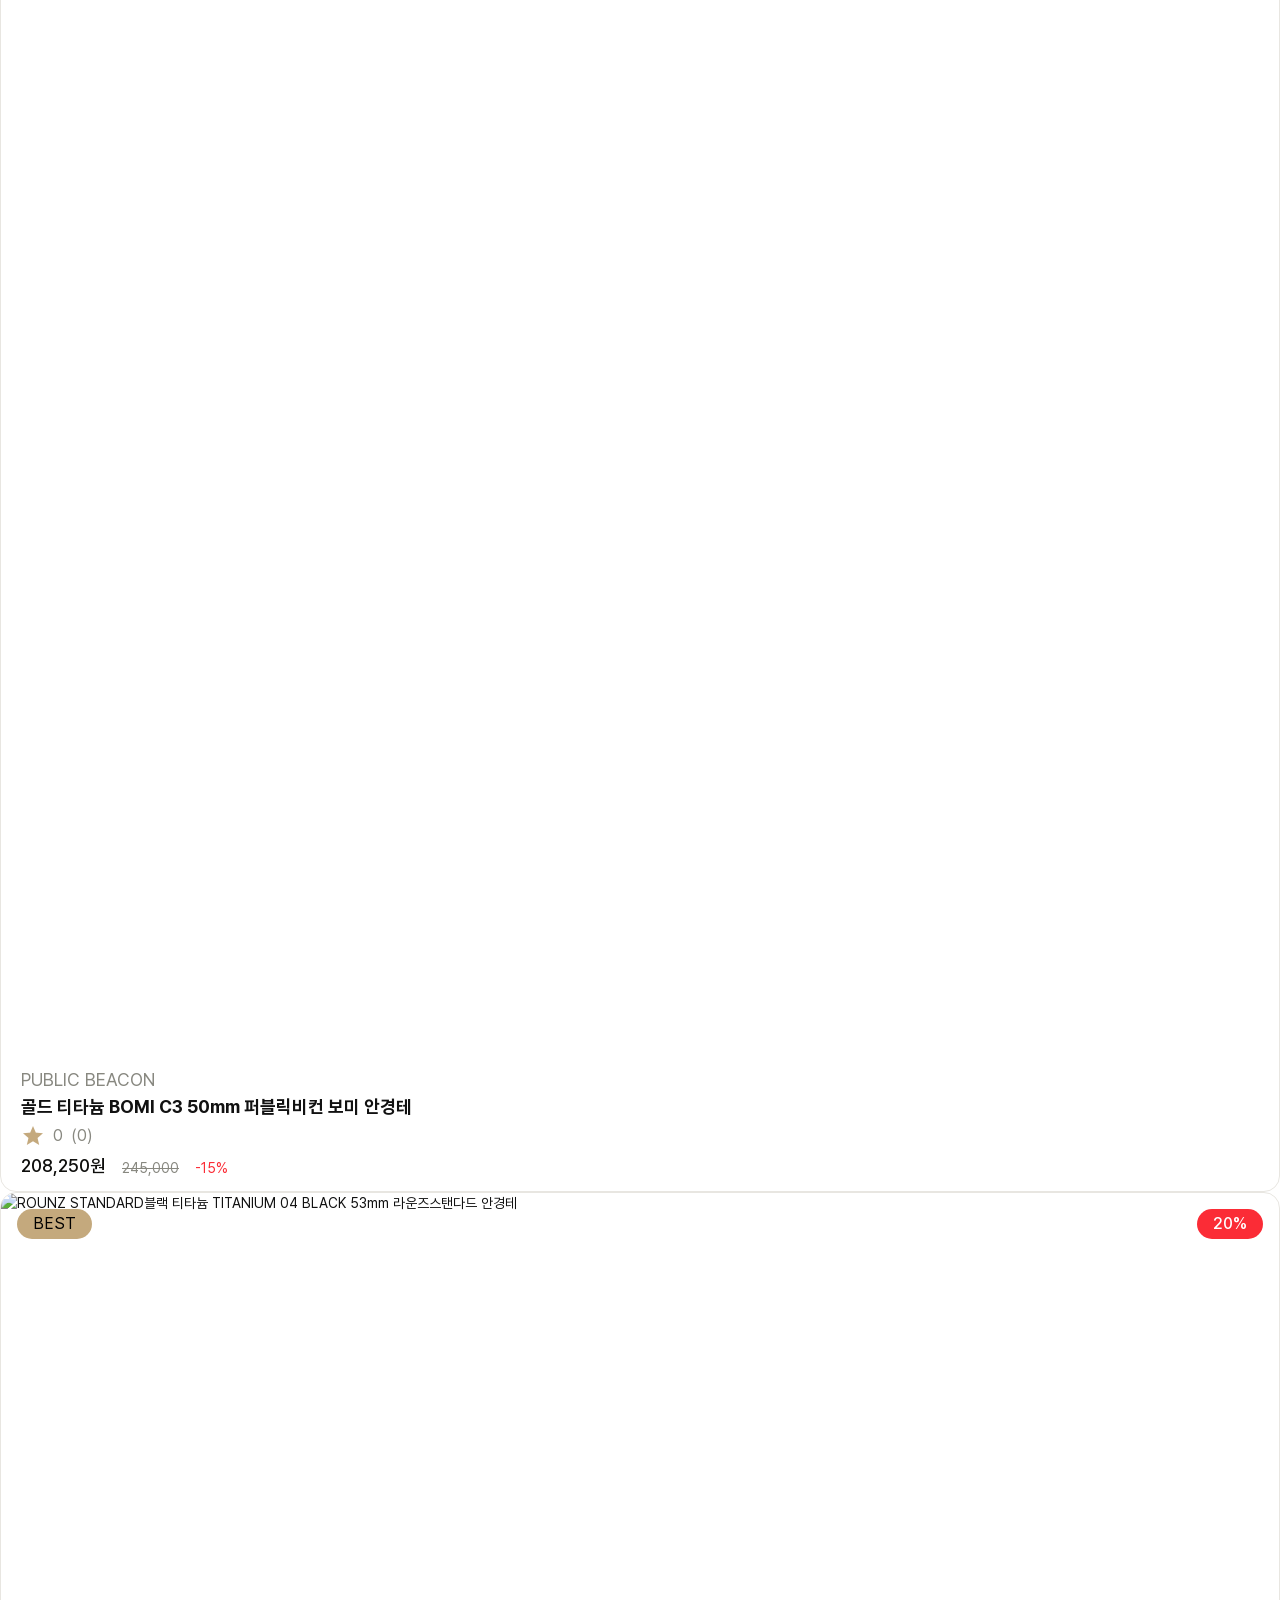
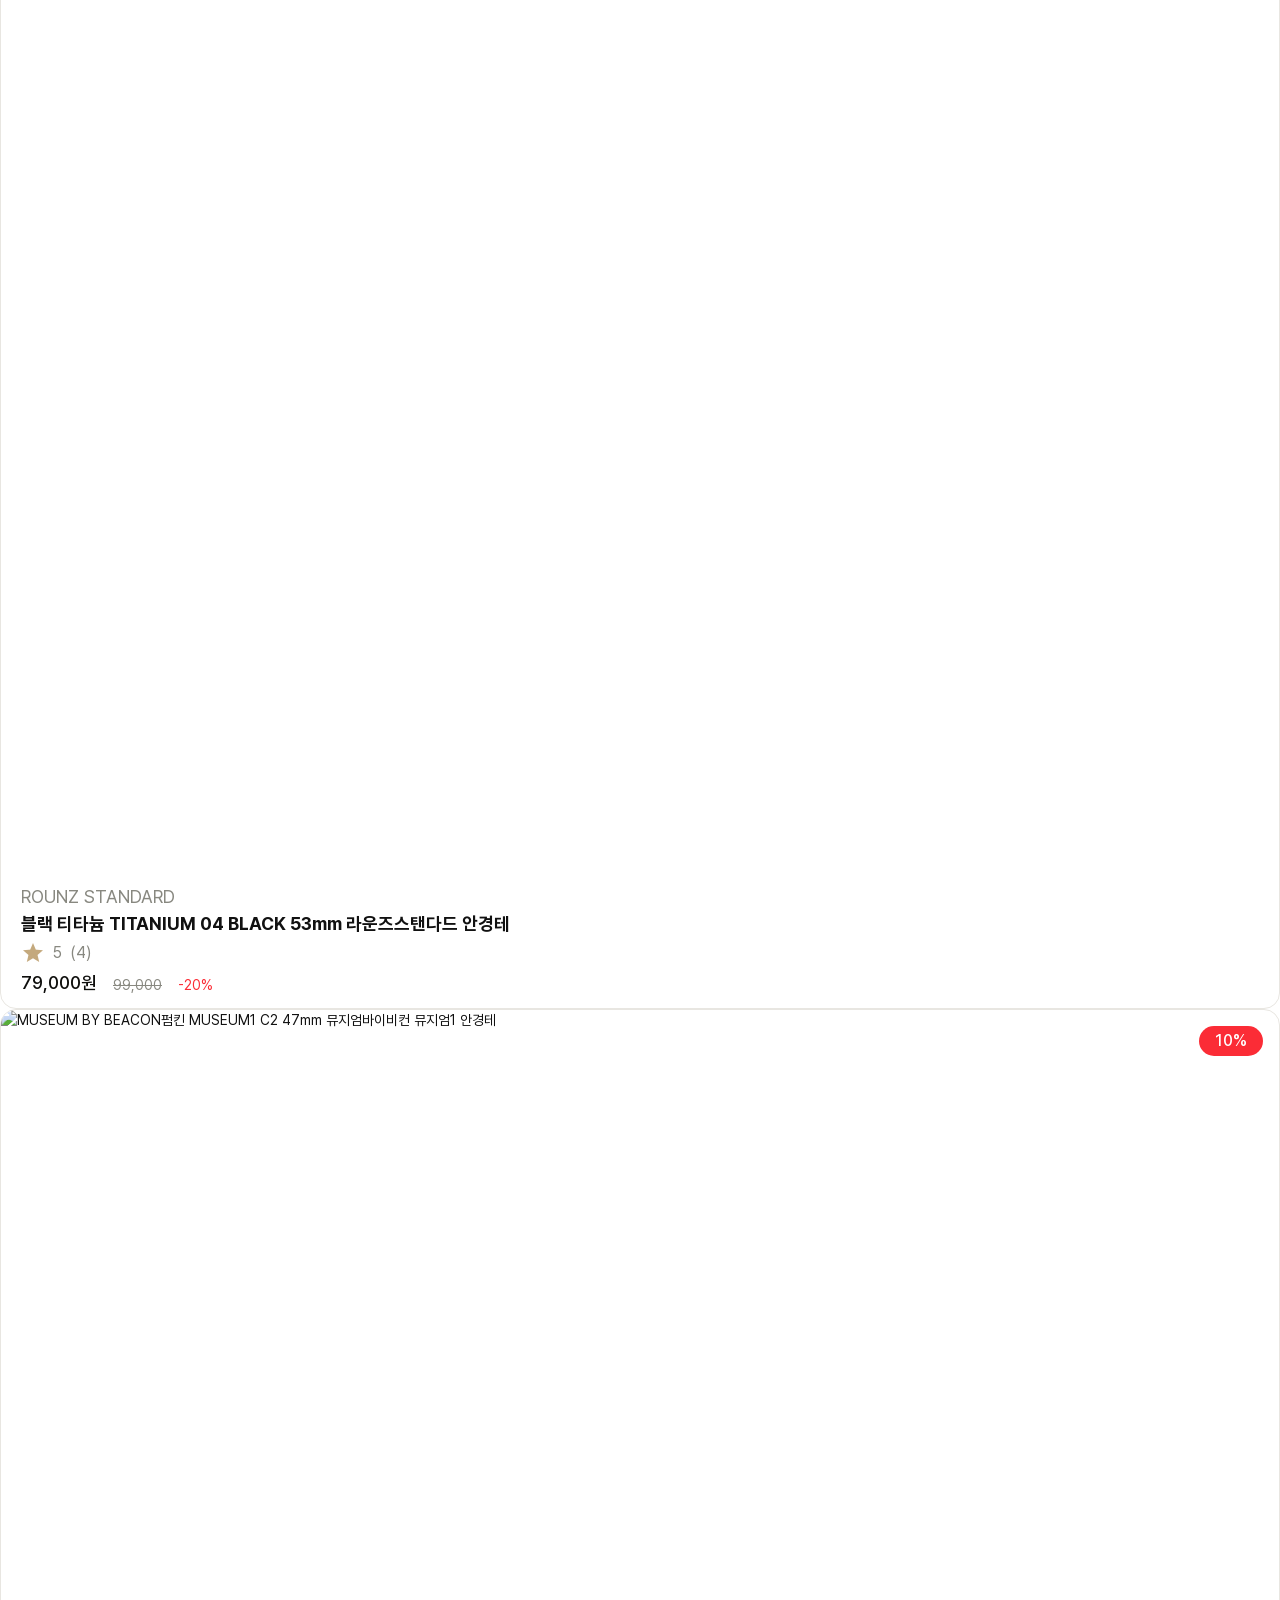
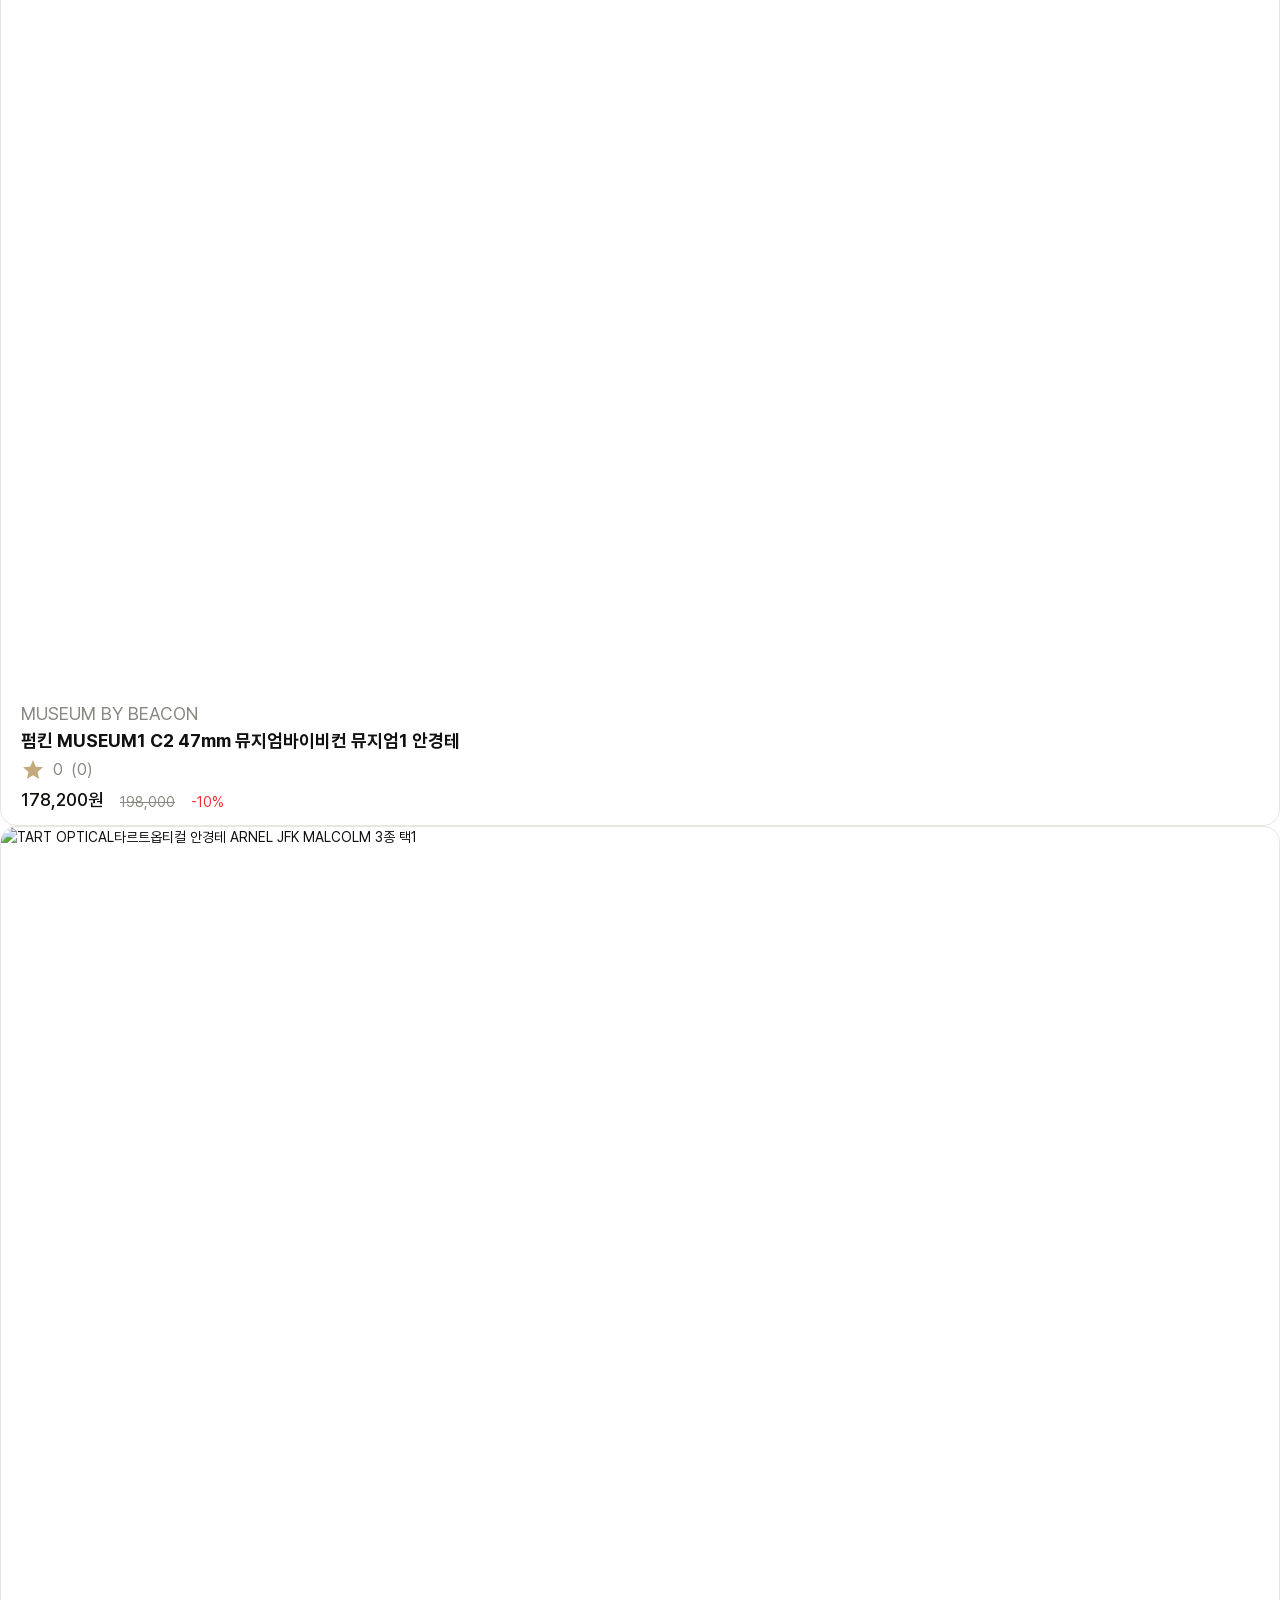
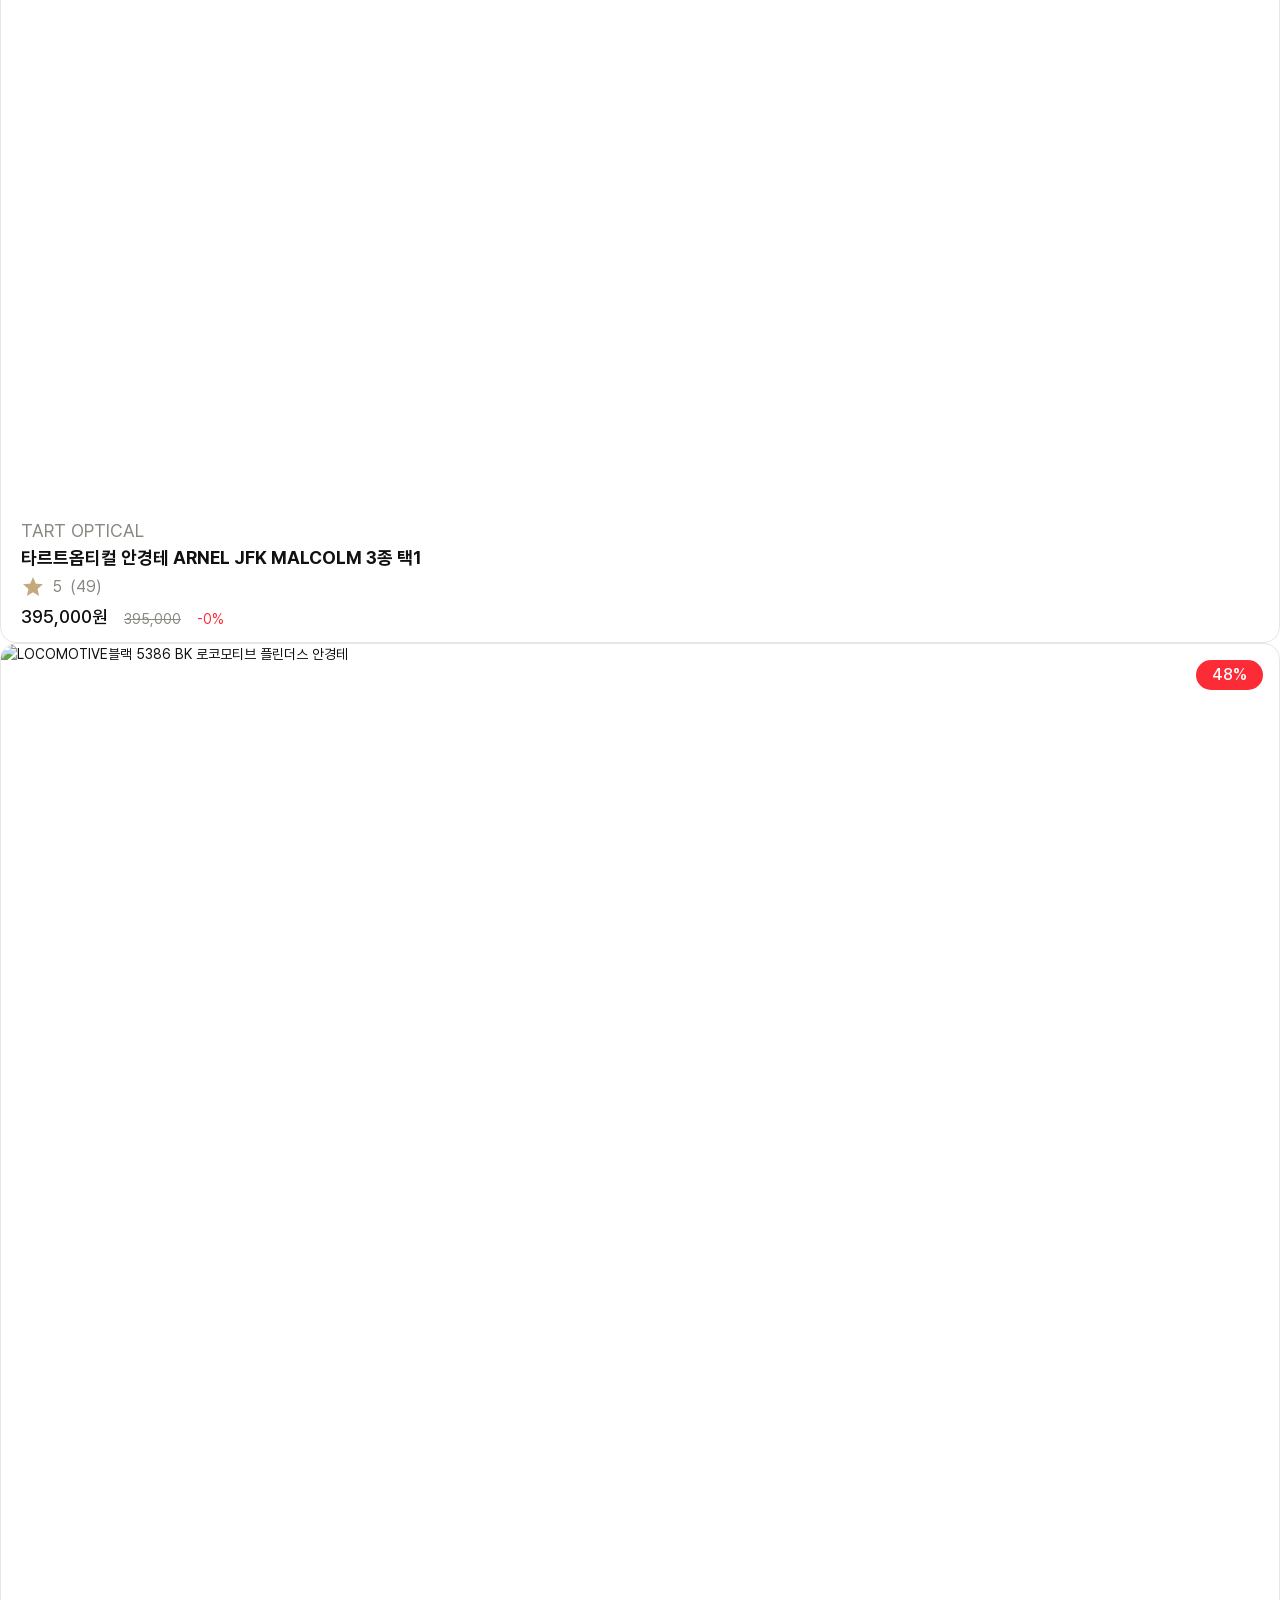
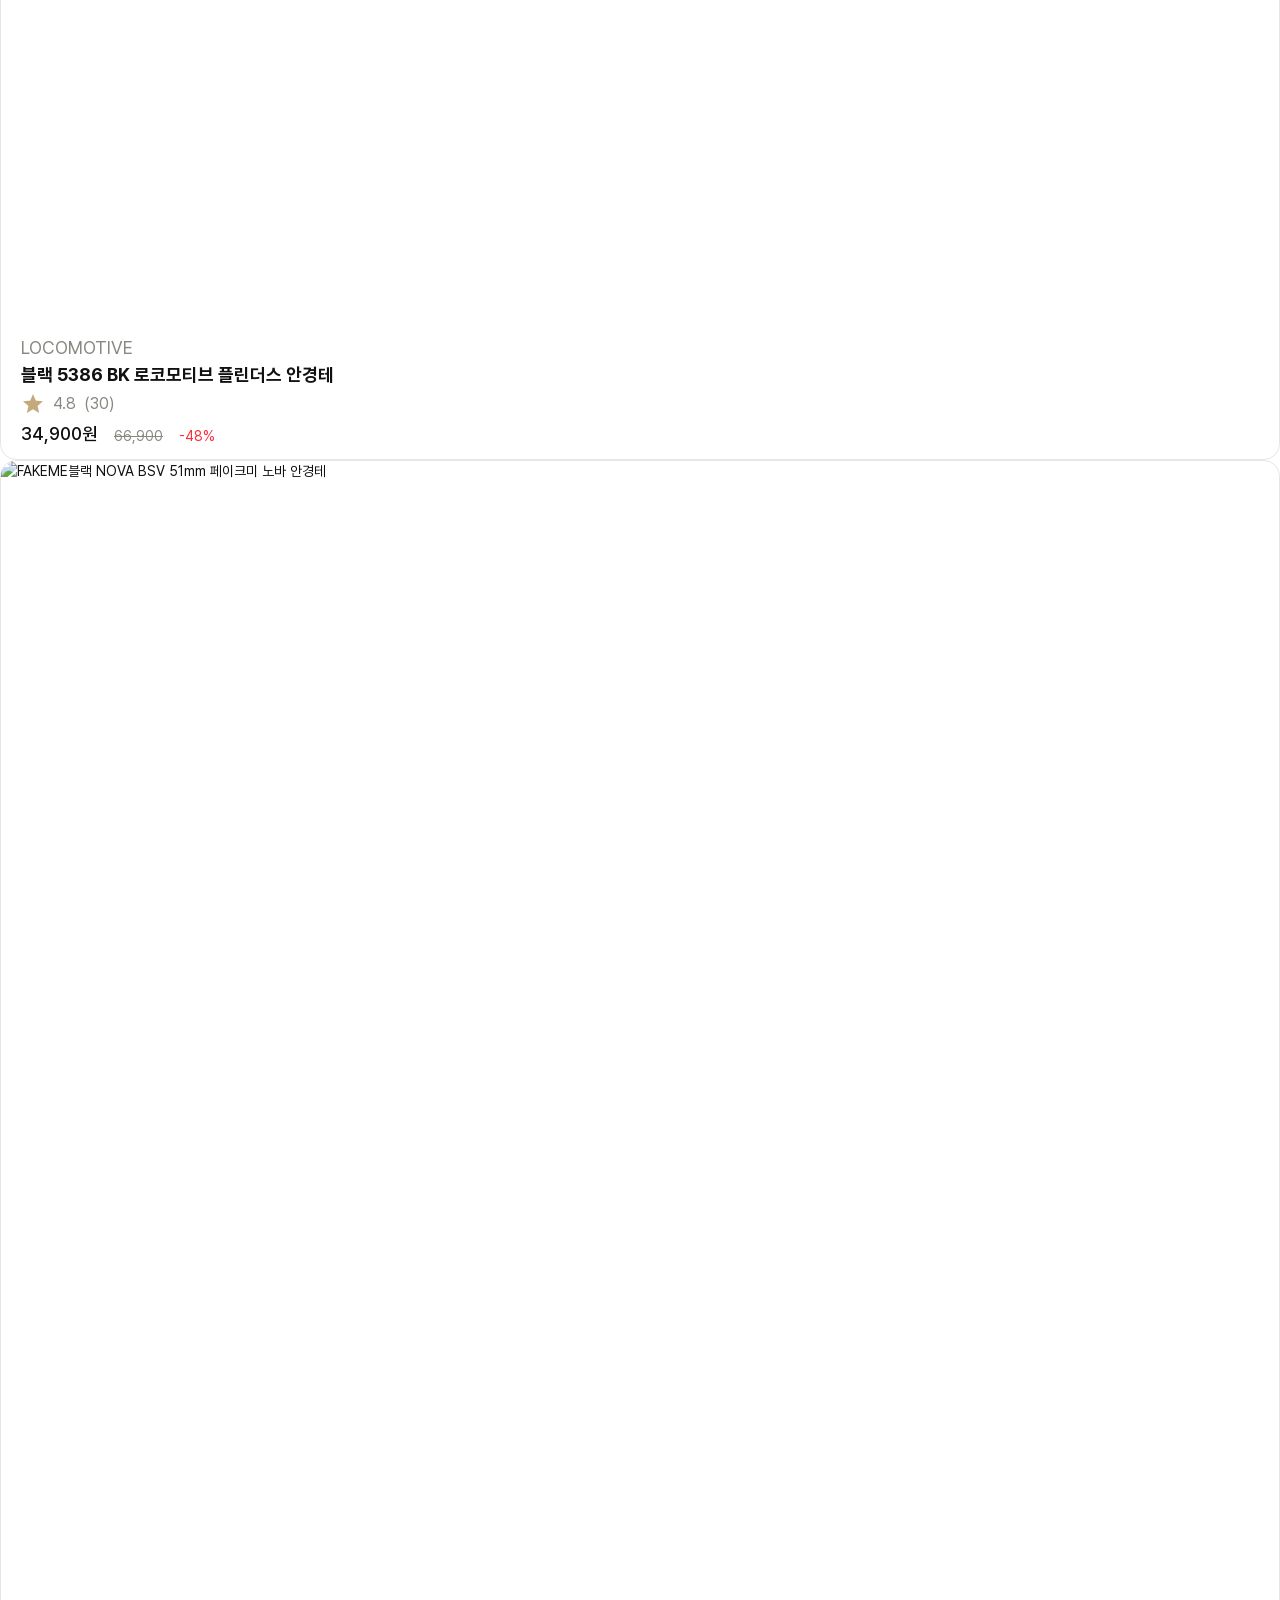
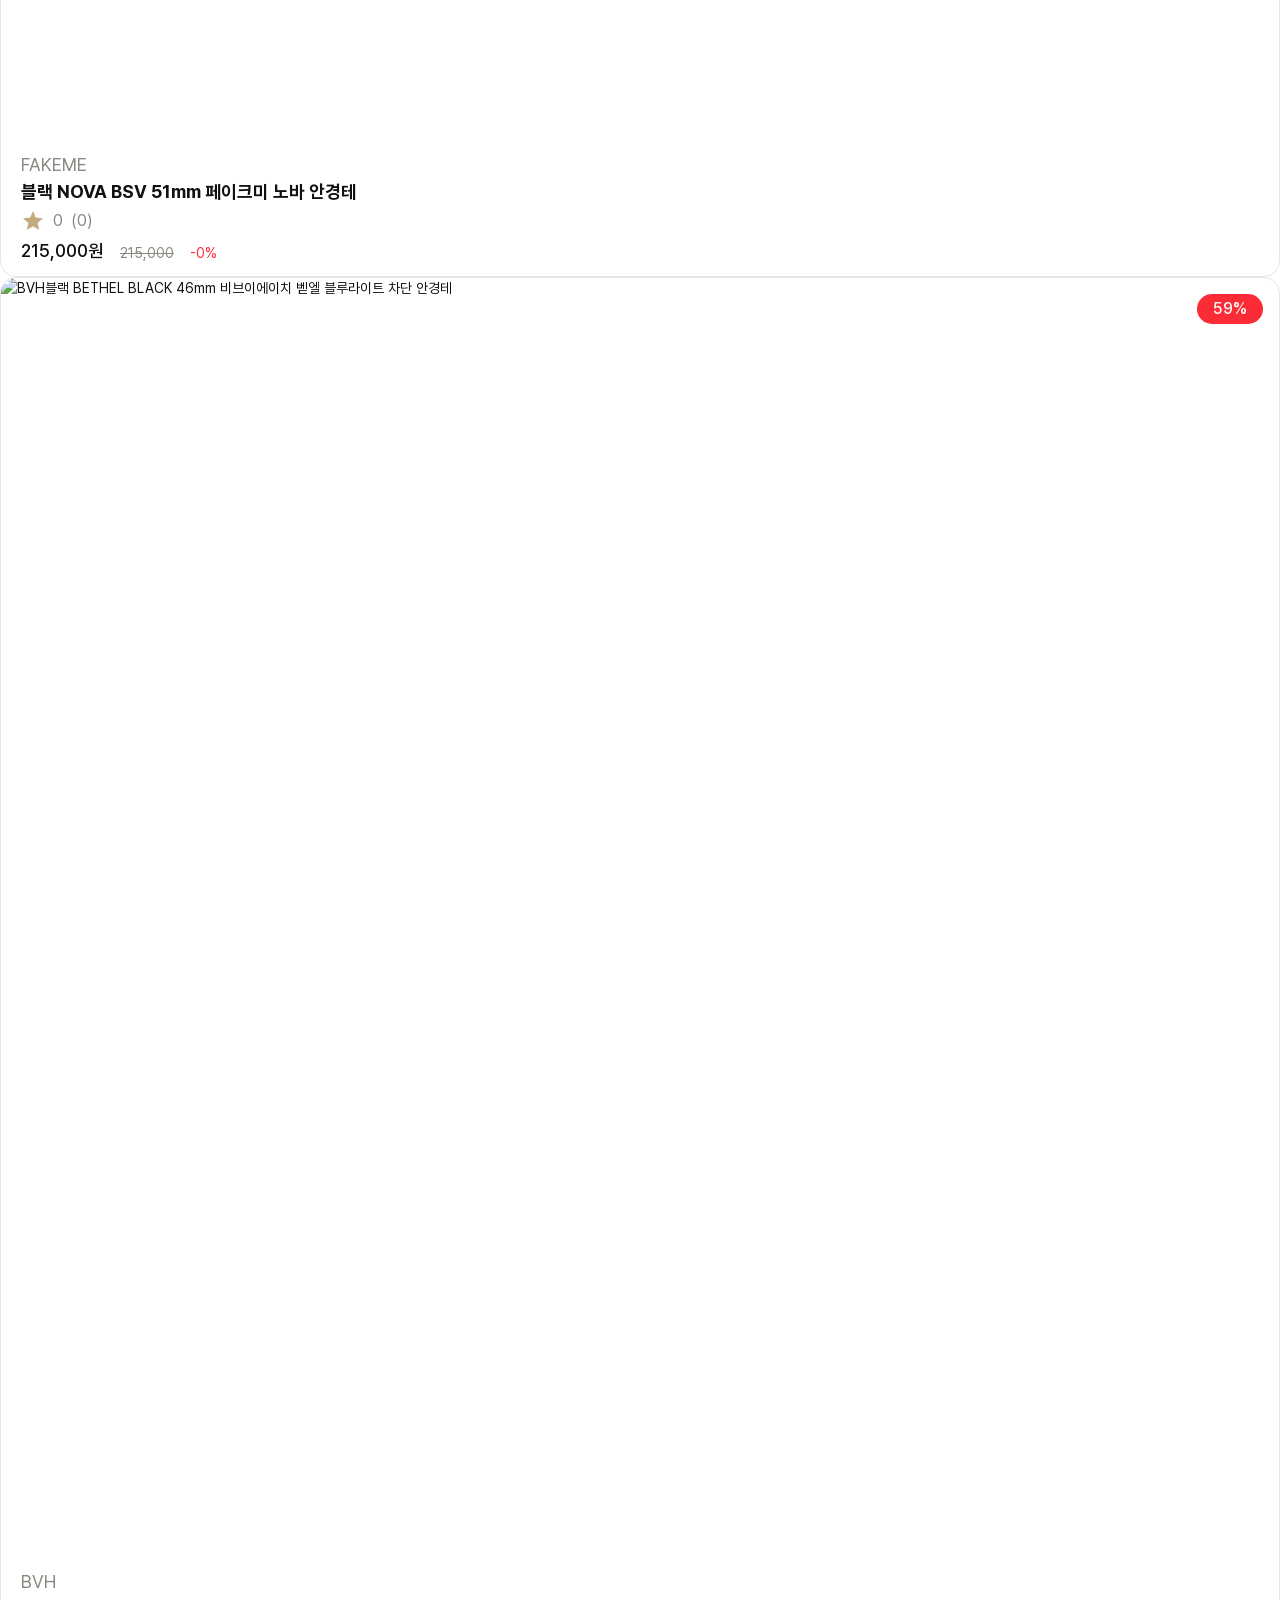
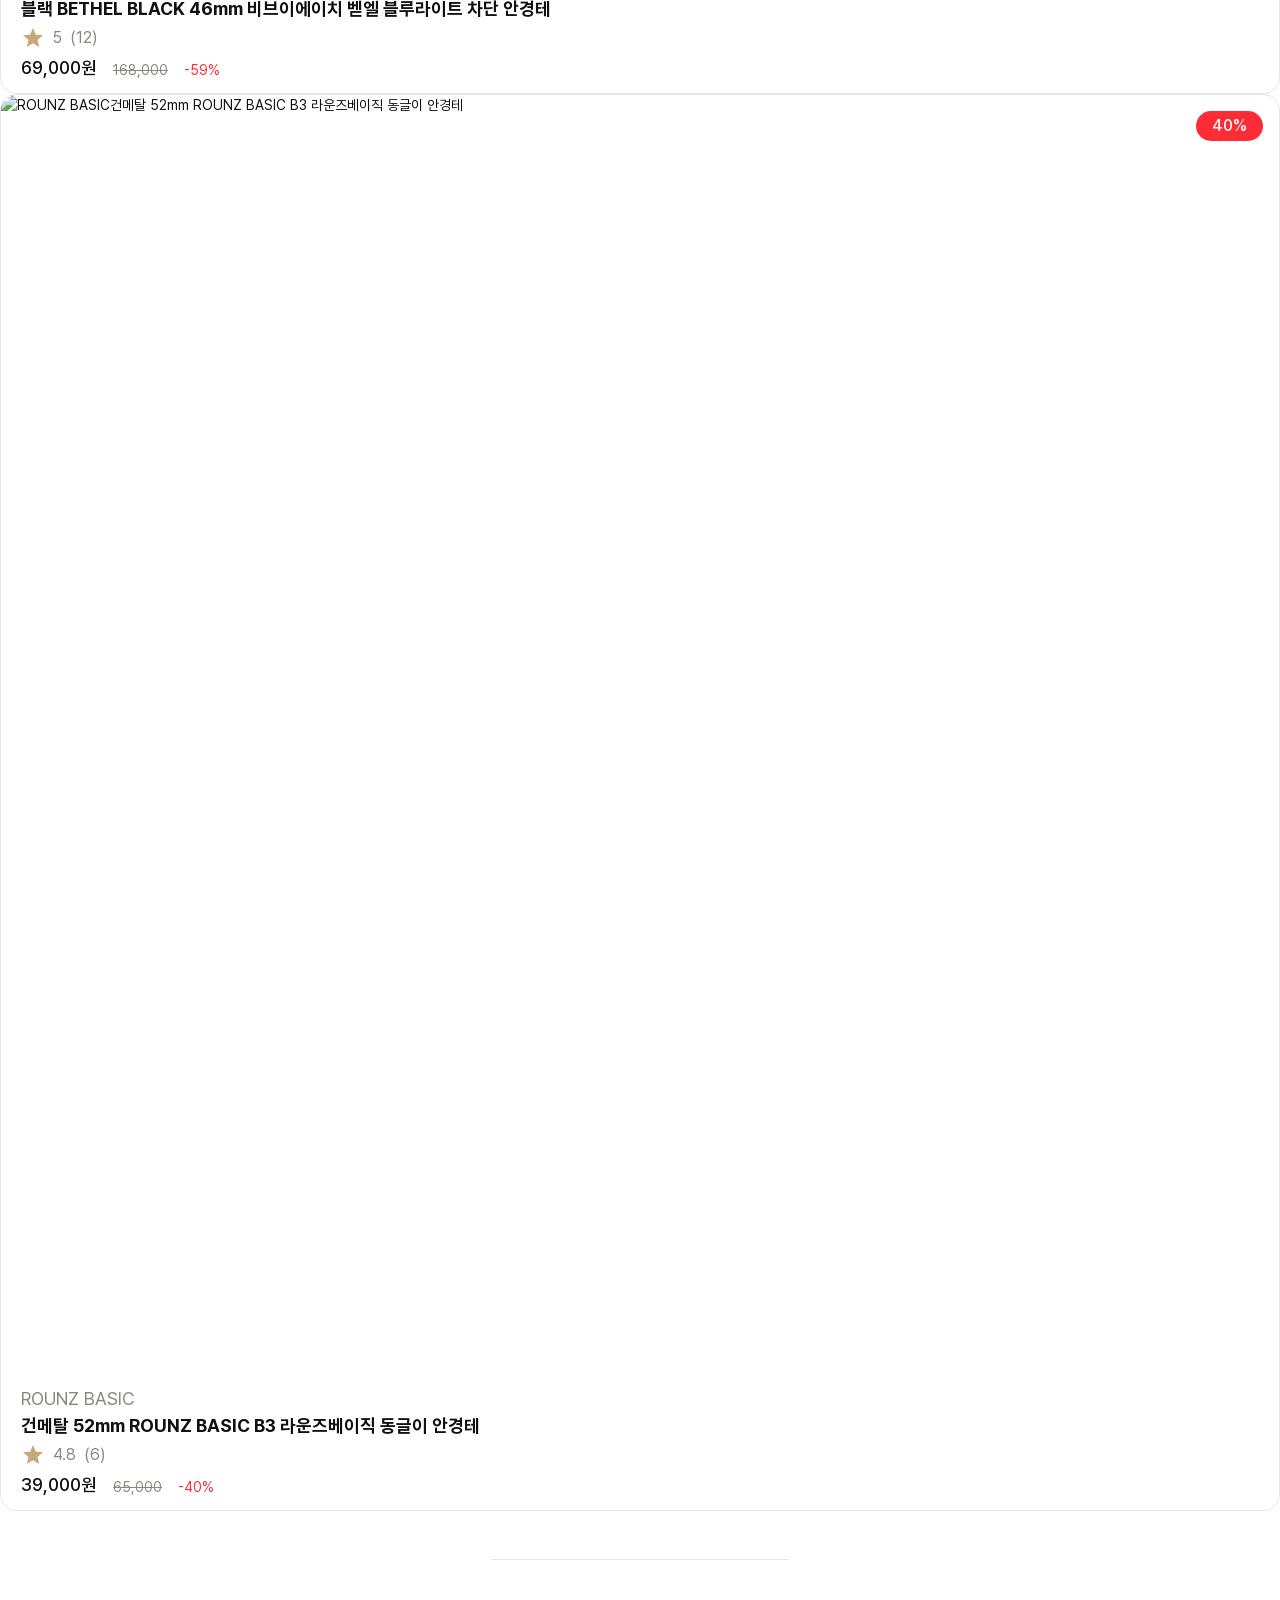
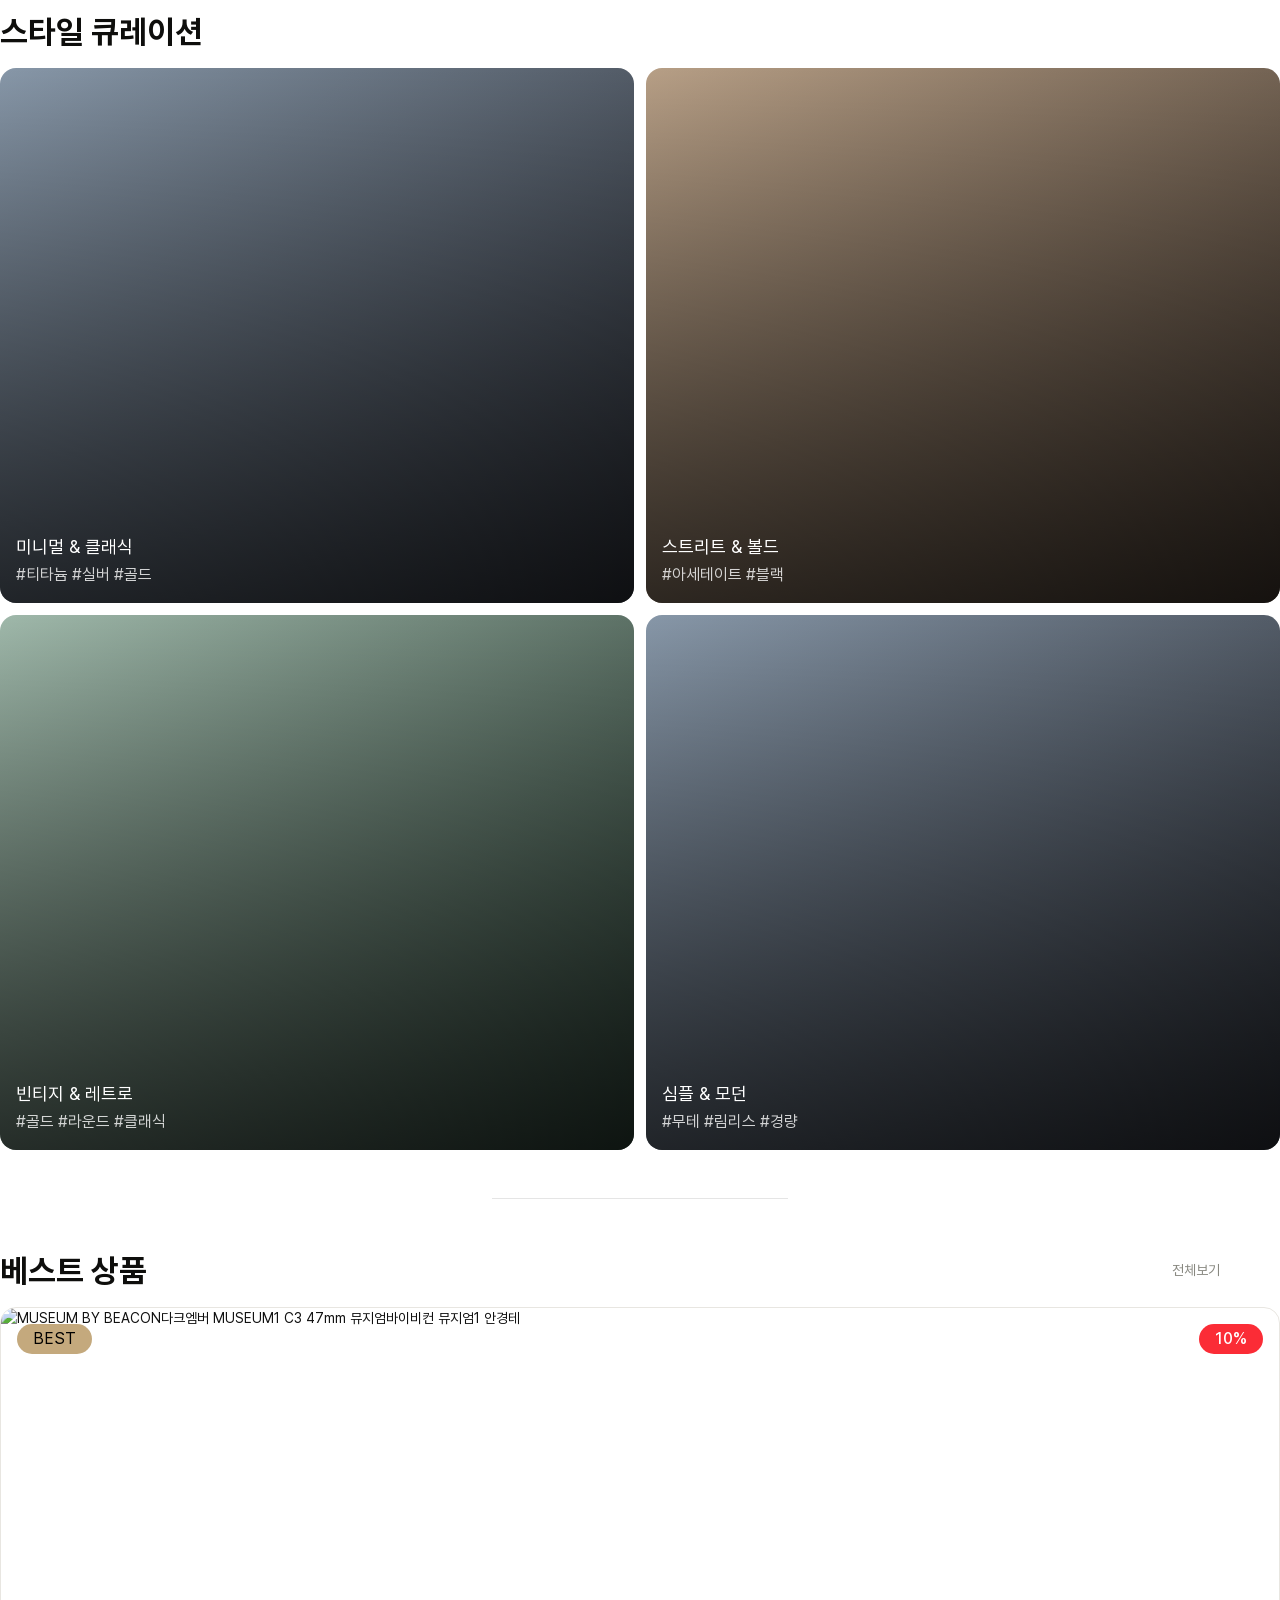
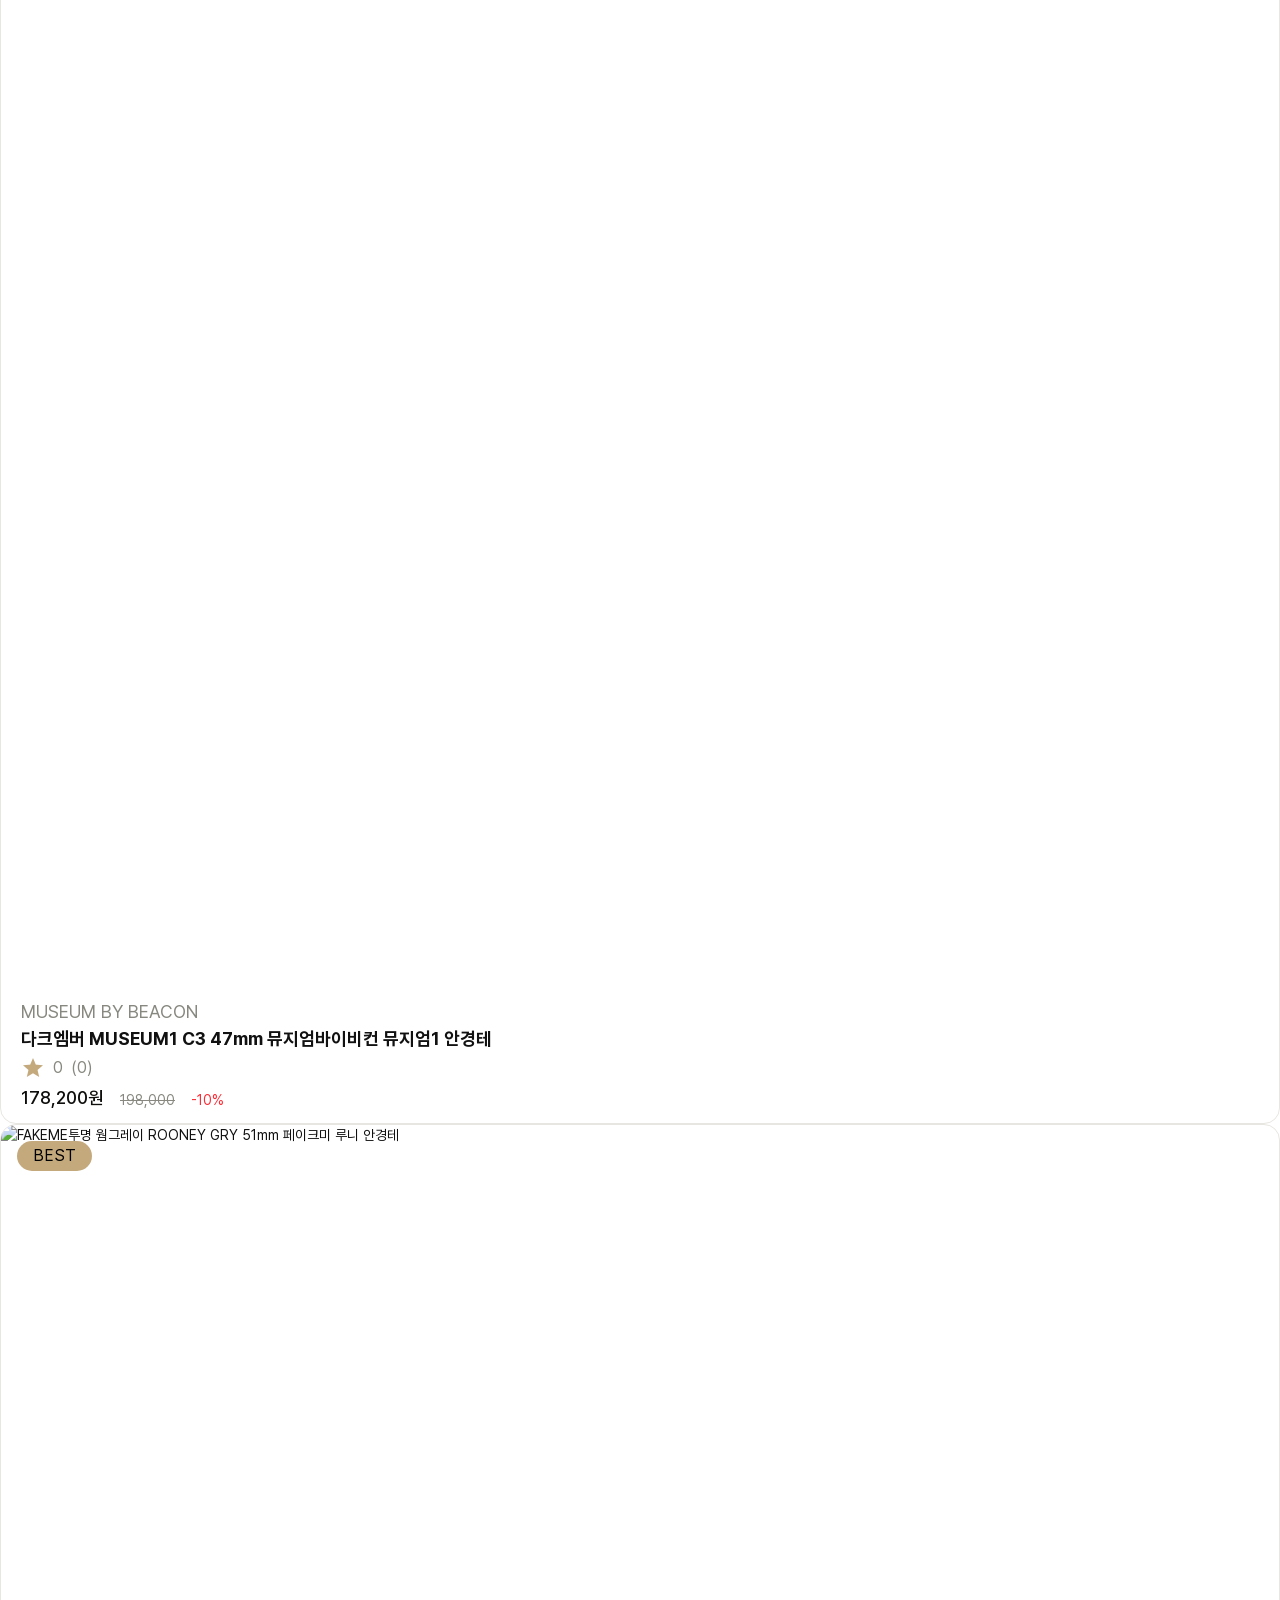
==== commit f292764b: "Merge pull request #115 from ckck912ck-lang/fix/project feat: favicon" ====
--- a/index.html
+++ b/index.html
@@ -257,8 +257,19 @@
       <section class="video-section section-block" aria-labelledby="video-title">
         <div class="inner">
           <h2 id="video-title" class="sr-only">ROUNZ 브랜드 영상</h2>
-          <div class="video-placeholder" role="img" aria-label="ROUNZ 브랜드 영상 영역">
-            <span class="video-play-icon" aria-hidden="true"></span>
+          <div class="video-wrapper">
+            <video
+              class="brand-video"
+              src="assets/Video/fakeme_sp.mp4"
+              preload="metadata"
+              playsinline
+            ></video>
+            <div class="video-overlay">
+              <button class="video-play-btn" aria-label="영상 재생">
+                <span class="material-icons video-btn-icon" aria-hidden="true">play_arrow</span>
+              </button>
+              <p class="video-caption">rounz 브랜드 스토리</p>
+            </div>
           </div>
         </div>
       </section>
